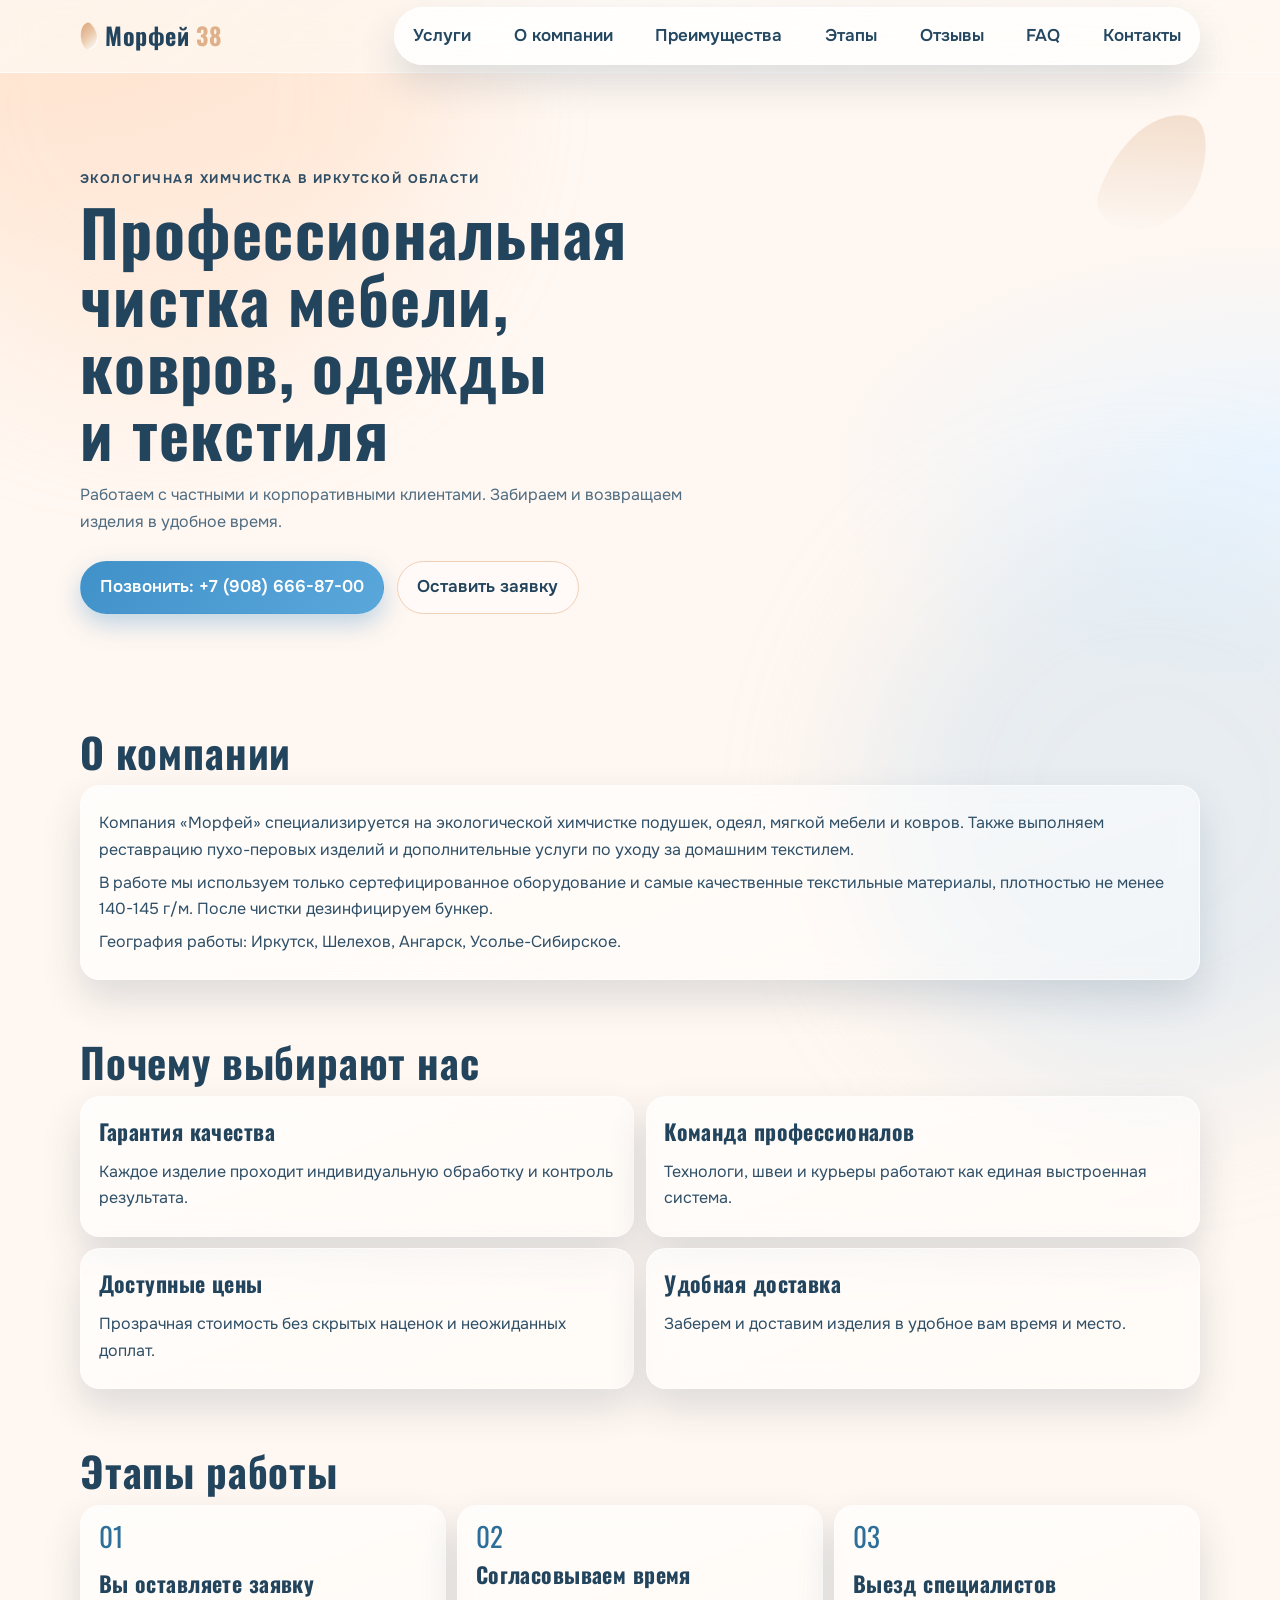
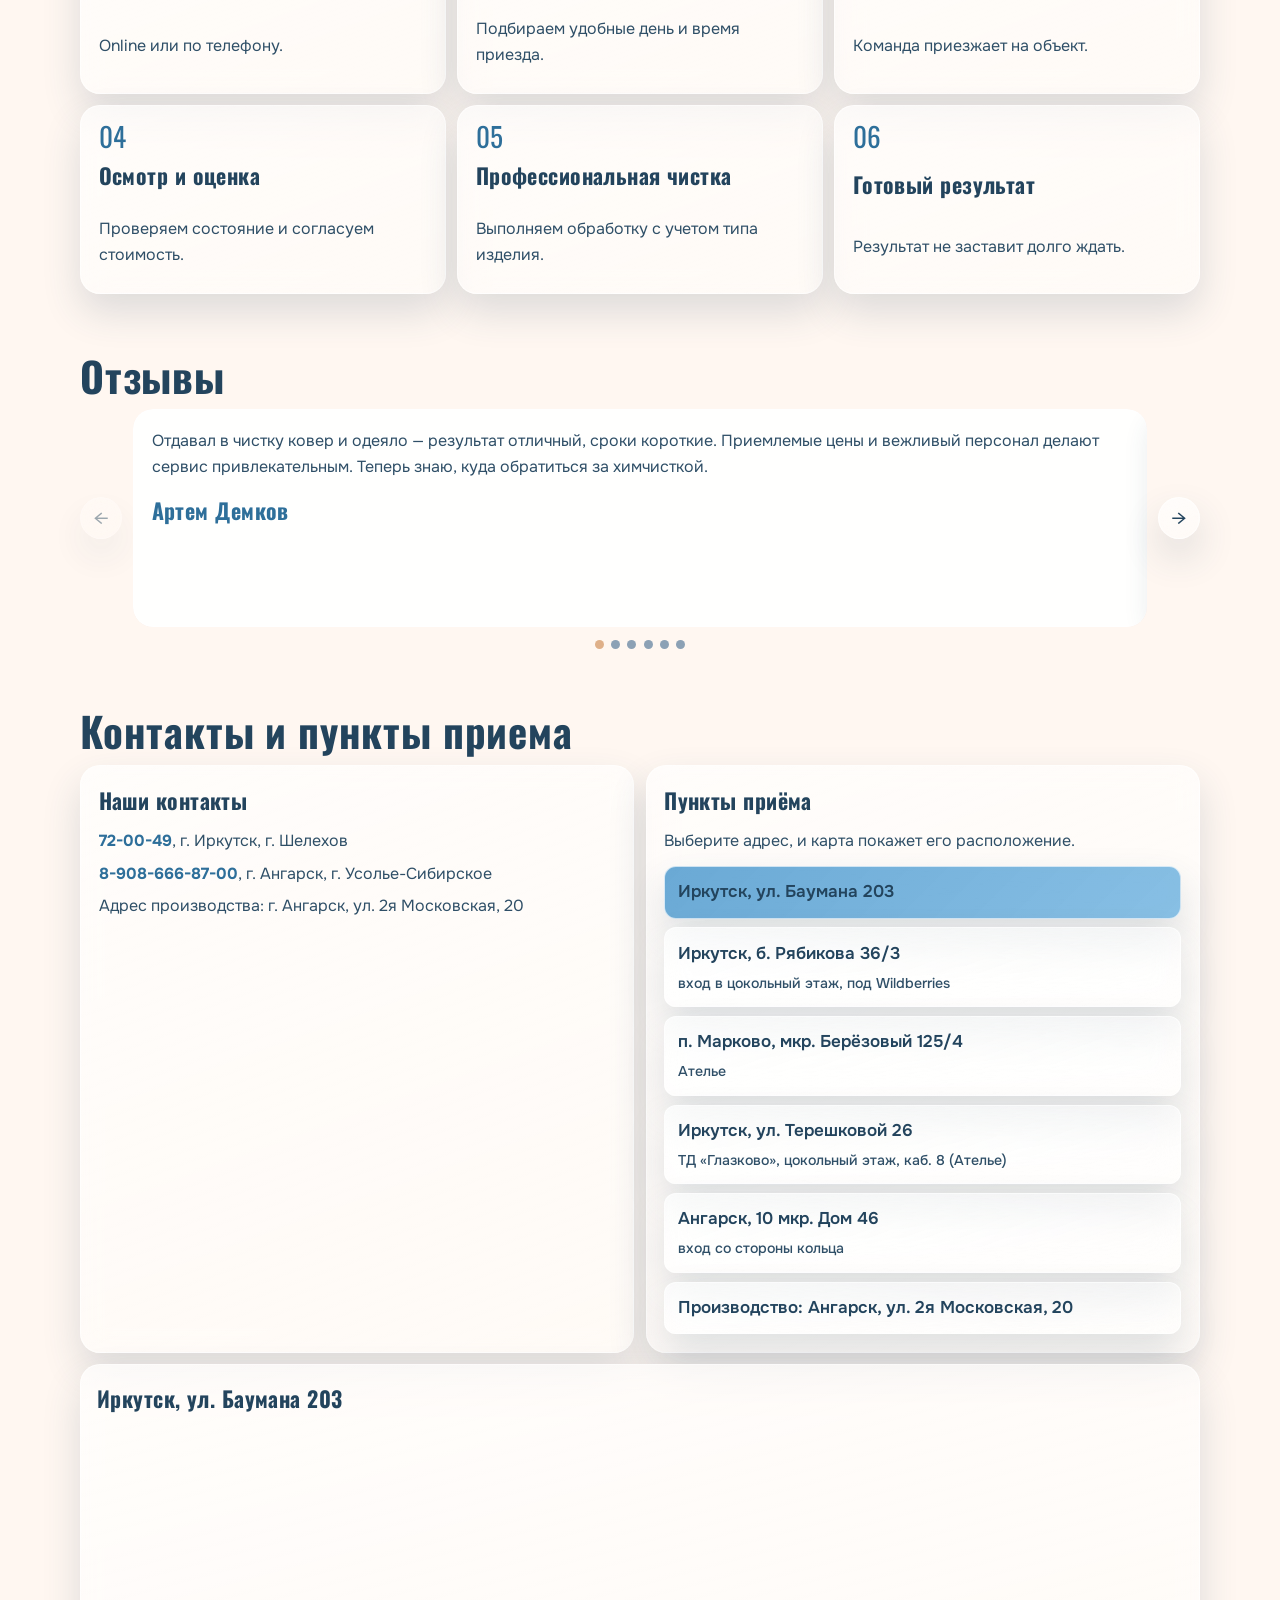
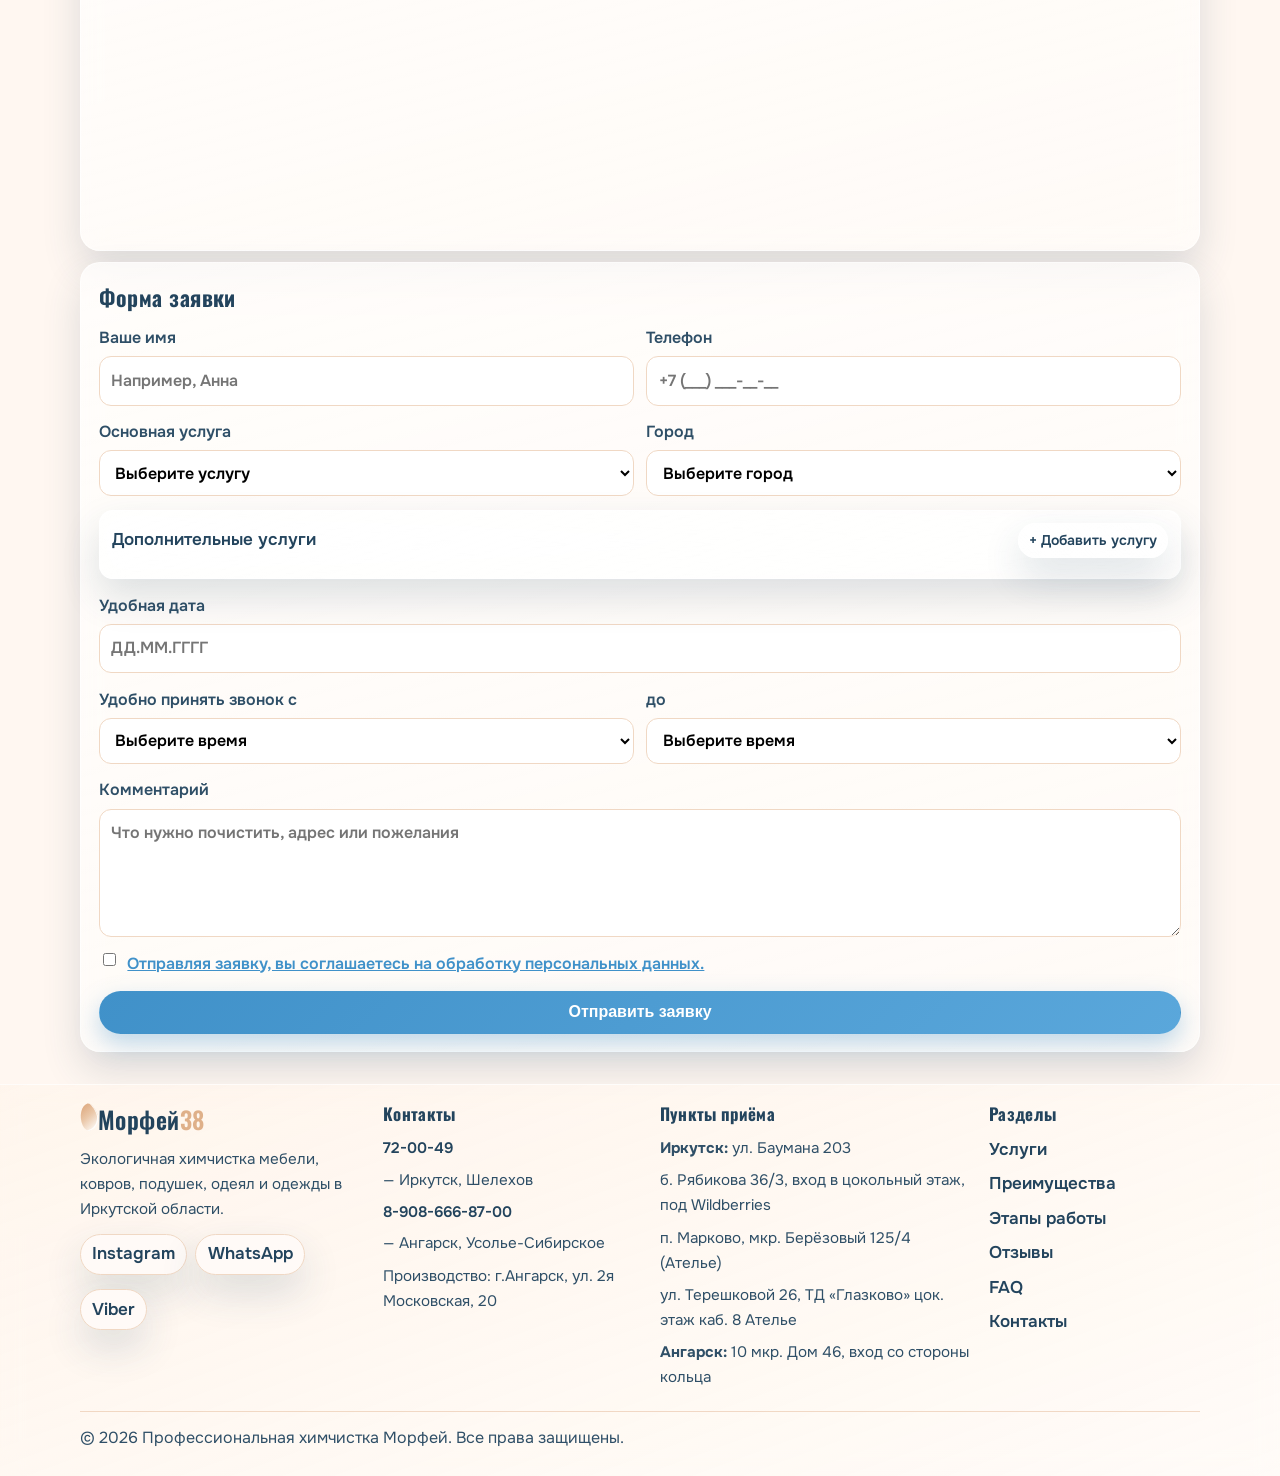
==== index.html @ 0c9a87d3 "Add files via upload" ====
﻿<!doctype html>
<html lang="ru">
<head>
  <meta charset="UTF-8">
  <meta name="viewport" content="width=device-width, initial-scale=1.0">
  <title>Морфей | Химчистка в Иркутской области</title>
  <link rel="icon" type="image/svg+xml" href="data:image/svg+xml,%3Csvg xmlns='http://www.w3.org/2000/svg' viewBox='0 0 64 64'%3E%3Crect width='64' height='64' rx='14' fill='%234091c9'/%3E%3Cpath d='M38 10c-8 4-16 18-16 30 0 7 4 12 10 12 9 0 14-11 14-24 0-5-1-11-8-18z' fill='%23f8e1cd'/%3E%3Cpath d='M31 21c2 7 2 18-2 25' stroke='%23ffffff' stroke-width='2' stroke-linecap='round'/%3E%3C/svg%3E">
  <meta name="description" content="Профессиональная химчистка мебели, ковров, одежды и текстиля. Пункты приема в Иркутске, Ангарске, Шелехове и Усолье-Сибирском.">
  <link rel="preconnect" href="https://fonts.googleapis.com">
  <link rel="preconnect" href="https://fonts.gstatic.com" crossorigin>
  <link href="https://fonts.googleapis.com/css2?family=Oswald:wght@400;500;700&family=Onest:wght@400;500;600;700&display=swap" rel="stylesheet">
  <link rel="stylesheet" href="styles.css">
</head>
<body>
  <div class="bg-layer bg-layer--one" aria-hidden="true"></div>
  <div class="bg-layer bg-layer--two" aria-hidden="true"></div>

  <header class="header" id="top">
    <div class="container nav-wrap">
      <a class="brand" href="#top"><span class="brand-feather" aria-hidden="true"></span>Морфей<span>38</span></a>
      <button class="nav-toggle" aria-expanded="false" aria-controls="menu" aria-label="Открыть меню">Меню</button>
      <nav class="menu" id="menu">
        <a href="services.html">Услуги</a>
        <a href="#about">О компании</a>
        <a href="#advantages">Преимущества</a>
        <a href="#stages">Этапы</a>
        <a href="#reviews">Отзывы</a>
        <a href="faq.html">FAQ</a>
        <a href="#contact">Контакты</a>
      </nav>
    </div>
  </header>

  <main>
    <section class="hero container reveal">
      <div class="feather-mark" aria-hidden="true"></div>
      <p class="kicker">Экологичная химчистка в Иркутской области</p>
      <h1>Профессиональная чистка мебели, ковров, одежды и текстиля</h1>
      <p class="lead">Работаем с частными и корпоративными клиентами. Забираем и возвращаем изделия в удобное время.</p>
      <div class="hero-actions">
        <a class="btn btn-primary" href="tel:+79086668700">Позвонить: +7 (908) 666-87-00</a>
        <a class="btn btn-light" href="#request">Оставить заявку</a>
      </div>
    </section><section class="section container reveal" id="about">
      <div class="section-head">
        <h2>О компании</h2>
      </div>
      <div class="about-box card">
        <p>Компания «Морфей» специализируется на экологической химчистке подушек, одеял, мягкой мебели и ковров. Также выполняем реставрацию пухо-перовых изделий и дополнительные услуги по уходу за домашним текстилем.</p>
        <p>В работе мы используем только сертефицированное оборудование и самые качественные текстильные материалы, плотностью не менее 140-145 г/м. После чистки дезинфицируем бункер.</p>
        <p>География работы: Иркутск, Шелехов, Ангарск, Усолье-Сибирское.</p>
      </div>
    </section>

    <section class="section container reveal" id="advantages">
      <div class="section-head">
        <h2>Почему выбирают нас</h2>
      </div>
      <div class="grid advantages-grid">
        <article class="card"><h3>Гарантия качества</h3><p>Каждое изделие проходит индивидуальную обработку и контроль результата.</p></article>
        <article class="card"><h3>Команда профессионалов</h3><p>Технологи, швеи и курьеры работают как единая выстроенная система.</p></article>
        <article class="card"><h3>Доступные цены</h3><p>Прозрачная стоимость без скрытых наценок и неожиданных доплат.</p></article>
        <article class="card"><h3>Удобная доставка</h3><p>Заберем и доставим изделия в удобное вам время и место.</p></article>
      </div>
    </section>

    <section class="section container reveal" id="stages">
      <div class="section-head">
        <h2>Этапы работы</h2>
      </div>
      <div class="grid stages-grid">
        <article class="card step-card"><span class="step-num">01</span><h3>Вы оставляете заявку</h3><p>Online или по телефону.</p></article>
        <article class="card step-card"><span class="step-num">02</span><h3>Согласовываем время</h3><p>Подбираем удобные день и время приезда.</p></article>
        <article class="card step-card"><span class="step-num">03</span><h3>Выезд специалистов</h3><p>Команда приезжает на объект.</p></article>
        <article class="card step-card"><span class="step-num">04</span><h3>Осмотр и оценка</h3><p>Проверяем состояние и согласуем стоимость.</p></article>
        <article class="card step-card"><span class="step-num">05</span><h3>Профессиональная чистка</h3><p>Выполняем обработку с учетом типа изделия.</p></article>
        <article class="card step-card"><span class="step-num">06</span><h3>Готовый результат</h3><p>Результат не заставит долго ждать.</p></article>
      </div>
    </section>

    <section class="section container reveal" id="reviews">
      <div class="section-head">
        <h2>Отзывы</h2>
      </div>
      <div class="reviews-slider" id="reviews-slider">
        <button class="reviews-arrow" type="button" id="reviews-prev" aria-label="Предыдущий отзыв">←</button>
        <div class="reviews-viewport">
          <div class="reviews-track" id="reviews-track">
            <article class="card testimonial-card">
              <p>Отдавал в чистку ковер и одеяло — результат отличный, сроки короткие. Приемлемые цены и вежливый персонал делают сервис привлекательным. Теперь знаю, куда обратиться за химчисткой.</p>
              <h3>Артем Демков</h3>
            </article>
            <article class="card testimonial-card">
              <p>Спасибо спасибо спасибо 🔥 таких ковровых покрытий, какие нам привезли после химчистки, мы не видели даже в магазине 😁 настоящее открытие, смотрели и не верили своим глазам. Цены по бюджету полностью устроили. Благодарим от всей души 🤝</p>
              <h3>Полина Лендинёва</h3>
            </article>
            <article class="card testimonial-card">
              <p>Отдавала ковер на чистку, отлично почистили, по приятной цене, также хочу отметить клиентоориентированность - произошло небольшое недопонимание по срокам, но очень быстро решили вопрос, плюс сделали скидку, спасибо 🙏</p>
              <h3>Арина Васильева</h3>
            </article>
            <article class="card testimonial-card">
              <p>Отдавала почистить утеплённое пальто, сделали в кратчайшие сроки и недорого (вышло 2000 рублей). Изначально говорили, что могут взять больше из-за степени загрязнения, но в итоге взяли минимум.
Претензий к чистоте изделия нет, всё выполнено аккуратно и профессионально.
Есть одно НО, пальто еще пару дней пахло каким-то машинными отходами, ночами приходилось вывешивать на балкон. Оценку за это снижать не буду.
В целом первый опыт обращения в химчистку положительный, заведение рекомендую 👍</p>
              <h3>Любовь Стельмах</h3>
            </article>
            <article class="card testimonial-card">
              <p>Офигенная чистка! Постоянно сдаю пуховики зимние, неделя ожидания и курочки как новые. Чистые и пышные.
Пиджак тоже хорошо почистили. Спасибо!</p>
              <h3>Маргарита Александрова</h3>
            </article>
            <article class="card testimonial-card">
              <p>Очень хорошо почистили ковролин, который лежал на кухне) забрали, привезли. Даже не ожидали, что будет такой чистый и мягкий как новый)) Благодарим за работу!</p>
              <h3>Николай Коваленко</h3>
            </article>
          </div>
        </div>
        <button class="reviews-arrow" type="button" id="reviews-next" aria-label="Следующий отзыв">→</button>
      </div>
      <div class="reviews-dots" id="reviews-dots" aria-label="Навигация по отзывам"></div>
    </section>

<section class="section container reveal" id="contact">
      <div class="section-head">
        <h2>Контакты и пункты приема</h2>
      </div>
      <div class="grid contact-grid">        <article class="card contact-main">
          <h3>Наши контакты</h3>
          <p><a href="tel:+73952720049">72-00-49</a>, г. Иркутск, г. Шелехов</p>
          <p><a href="tel:+79086668700">8-908-666-87-00</a>, г. Ангарск, г. Усолье-Сибирское</p>
          <p>Адрес производства: г. Ангарск, ул. 2я Московская, 20</p>
        </article>

        <article class="card contact-points">
          <h3>Пункты приёма</h3>
          <p class="contact-points__hint">Выберите адрес, и карта покажет его расположение.</p>
          <div class="pickup-list" id="pickup-list">
            <button type="button" class="pickup-item is-active" data-address="Иркутск, улица Баумана, 203" aria-pressed="true">
              Иркутск, ул. Баумана 203
            </button>
            <button type="button" class="pickup-item" data-address="Иркутск, бульвар Рябикова, 36/3" aria-pressed="false">
              Иркутск, б. Рябикова 36/3
              <small>вход в цокольный этаж, под Wildberries</small>
            </button>
            <button type="button" class="pickup-item" data-address="Иркутский район, Маркова, микрорайон Березовый, 125/4" aria-pressed="false">
              п. Марково, мкр. Берёзовый 125/4
              <small>Ателье</small>
            </button>
            <button type="button" class="pickup-item" data-address="Иркутск, улица Терешковой, 26" aria-pressed="false">
              Иркутск, ул. Терешковой 26
              <small>ТД «Глазково», цокольный этаж, каб. 8 (Ателье)</small>
            </button>
            <button type="button" class="pickup-item" data-address="Ангарск, 10-й микрорайон, 46" aria-pressed="false">
              Ангарск, 10 мкр. Дом 46
              <small>вход со стороны кольца</small>
            </button>
            <button type="button" class="pickup-item" data-address="Иркутск, 2-я Московская улица, 20" aria-pressed="false">
              Производство: Ангарск, ул. 2я Московская, 20
            </button>
          </div>
        </article>

        <article class="card map-card">
          <h3 id="map-title">Иркутск, ул. Баумана 203</h3>
          <iframe
            id="pickup-map"
            class="map-frame"
            title="Карта пунктов приёма"
            loading="lazy"
            referrerpolicy="no-referrer-when-downgrade"
            src="https://yandex.ru/map-widget/v1/?mode=search&text=%D0%98%D1%80%D0%BA%D1%83%D1%82%D1%81%D0%BA%2C%20%D1%83%D0%BB%D0%B8%D1%86%D0%B0%20%D0%91%D0%B0%D1%83%D0%BC%D0%B0%D0%BD%D0%B0%2C%20203">
          </iframe>
        </article>
<article class="card form-card" id="request">
          <h3>Форма заявки</h3>
          <form id="request-form" novalidate>
            <div class="form-row form-row--double">
              <label>
                Ваше имя
                <input type="text" name="name" placeholder="Например, Анна" autocomplete="name" maxlength="40" pattern="[A-Za-zА-Яа-яЁё\\s\\-]{2,40}" title="Только буквы, пробел и дефис (2-40 символов)" required>
              </label>
              <label>
                Телефон
                <input type="tel" name="phone" placeholder="+7 (___) ___-__-__" autocomplete="tel" inputmode="tel" maxlength="18" minlength="18" pattern="\+7 \(\d{3}\) \d{3}-\d{2}-\d{2}" title="Введите телефон в формате +7 (XXX) XXX-XX-XX" required>
              </label>
            </div>

            <div class="form-row form-row--double">
              <label>
                Основная услуга
                <select name="service" id="service-main" required>
                  <option value="">Выберите услугу</option>
                  <option>Чистка подушек</option>
                  <option>Чистка одеял и пледов</option>
                  <option>Чистка ковров</option>
                  <option>Химчистка мебели</option>
                  <option>Химчистка одежды</option>
                  <option>Реставрация одеял</option>
                </select>
              </label>
              <label>
                Город
                <select name="city" required>
                  <option value="">Выберите город</option>
                  <option>Иркутск</option>
                  <option>Ангарск</option>
                  <option>Шелехов</option>
                  <option>Усолье-Сибирское</option>
                </select>
              </label>
            </div>

            <div class="form-row">
              <div class="extra-services" id="extra-services">
                <div class="extra-services__head">
                  <span>Дополнительные услуги</span>
                  <button type="button" class="extra-services__add" id="add-service-btn">+ Добавить услугу</button>
                </div>
                <div class="extra-services__list" id="extra-services-list"></div>
              </div>
            </div>

            <div class="form-row">
              <label>
                Удобная дата
                <input type="text" name="date" placeholder="ДД.ММ.ГГГГ" inputmode="numeric" maxlength="10" pattern="\d{2}\.\d{2}\.\d{4}" title="Введите дату в формате ДД.ММ.ГГГГ" required>
              </label>
            </div>

            <div class="form-row form-row--double">
              <label>
                Удобно принять звонок с
                <select name="callTimeFrom" id="call-time-from" required>
                  <option value="">Выберите время</option>
                </select>
              </label>
              <label>
                до
                <select name="callTimeTo" id="call-time-to" required>
                  <option value="">Выберите время</option>
                </select>
              </label>
            </div>

            <label>
              Комментарий
              <textarea name="comment" rows="4" placeholder="Что нужно почистить, адрес или пожелания" maxlength="300"></textarea>
            </label>

            <label class="consent">
              <input type="checkbox" name="consent" required>
              <span><a href="privacy.html" target="_blank" rel="noopener noreferrer">Отправляя заявку, вы соглашаетесь на обработку персональных данных.</a></span>
            </label>
            <button type="submit" class="btn btn-primary">Отправить заявку</button>
          </form>
        </article>
      </div>
    </section>
  </main>

  <footer class="footer">
    <div class="container footer-shell">
      <div class="footer-top">
        <div class="footer-col footer-col--brand">
          <a class="brand footer-brand-logo" href="#top"><span class="brand-feather" aria-hidden="true"></span>Морфей<span>38</span></a>
          <p>Экологичная химчистка мебели, ковров, подушек, одеял и одежды в Иркутской области.</p>
          <div class="footer-social__list">
            <a class="social-link" href="https://instagram.com/morfey38?utm_medium=copy_link" target="_blank" rel="noopener noreferrer" aria-label="Instagram">
              <span>Instagram</span>
            </a>
            <a class="social-link" href="https://wa.me/+79086668700" target="_blank" rel="noopener noreferrer" aria-label="WhatsApp">
              <span>WhatsApp</span>
            </a>
            <a class="social-link" href="viber://add?number=79086668700" aria-label="Viber">
              <span>Viber</span>
            </a>
          </div>
        </div>

        <div class="footer-col">
          <h3>Контакты</h3>
          <p><a href="tel:+73952720049">72-00-49</a> — Иркутск, Шелехов</p>
          <p><a href="tel:+79086668700">8-908-666-87-00</a> — Ангарск, Усолье-Сибирское</p>
          <p>Производство: г.Ангарск, ул. 2я Московская, 20</p>
        </div>

        <div class="footer-col">
          <h3>Пункты приёма</h3>
          <p><strong>Иркутск:</strong> ул. Баумана 203</p>
          <p>б. Рябикова 36/3, вход в цокольный этаж, под Wildberries</p>
          <p>п. Марково, мкр. Берёзовый 125/4 (Ателье)</p>
          <p>ул. Терешковой 26, ТД «Глазково» цок. этаж каб. 8 Ателье</p>
          <p><strong>Ангарск:</strong> 10 мкр. Дом 46, вход со стороны кольца</p>
        </div>

        <div class="footer-col">
          <h3>Разделы</h3>
          <a href="services.html">Услуги</a>
          <a href="#advantages">Преимущества</a>
          <a href="#stages">Этапы работы</a>
          <a href="#reviews">Отзывы</a>
          <a href="faq.html">FAQ</a>
          <a href="#contact">Контакты</a>
        </div>
      </div>

      <div class="footer-bottom">
        <p>© <span id="year"></span> Профессиональная химчистка Морфей. Все права защищены.</p>
      </div>
    </div>
  </footer>

  <button class="back-to-top" id="back-to-top" type="button" aria-label="Наверх">↑</button>

  <script src="script.js" defer></script>
</body>
</html>
---- styles.css ----
﻿:root {
  --bg: #fff7f1;
  --surface: #ffffff;
  --text: #355f7e;
  --muted: #6f8ea3;
  --accent: #4091c9;
  --accent-dark: #2e6f9a;
  --accent-soft: #dfb089;
  --line: #f0d8c4;
  --shadow: 0 16px 38px rgba(82, 97, 116, 0.14);
}

* {
  box-sizing: border-box;
}

html,
body {
  margin: 0;
  padding: 0;
}

html {
  scroll-behavior: smooth;
}

body {
  font-family: "Onest", sans-serif;
  color: var(--text);
  background: radial-gradient(1100px 500px at 0% 0%, #ffe9d8 0%, rgba(255, 247, 241, 0) 55%), radial-gradient(800px 400px at 100% 10%, #eaf5ff 0%, rgba(255, 247, 241, 0) 60%), var(--bg);
  line-height: 1.55;
  overflow-x: hidden;
}

h1,
h2,
h3,
.brand {
  font-family: "Oswald", sans-serif;
  letter-spacing: 0.02em;
}

a {
  color: inherit;
  text-decoration: none;
}

.container {
  width: min(1120px, 92vw);
  margin: 0 auto;
}

.bg-layer {
  position: fixed;
  z-index: -2;
  width: 36rem;
  height: 36rem;
  border-radius: 50%;
  filter: blur(70px);
  opacity: 0.35;
}

.bg-layer--one {
  background: #ffd8bb;
  top: -12rem;
  left: -8rem;
}

.bg-layer--two {
  background: #bcd9ef;
  right: -10rem;
  bottom: -12rem;
}

.header {
  position: sticky;
  top: 0;
  z-index: 20;
  backdrop-filter: blur(14px);
  background: rgba(255, 247, 241, 0.88);
  border-bottom: 1px solid rgba(223, 176, 137, 0.45);
}

.nav-wrap {
  position: relative;
  display: flex;
  align-items: center;
  justify-content: space-between;
  gap: 1rem;
  min-height: 72px;
}

.brand {
  display: inline-flex;
  align-items: center;
  gap: 0.45rem;
  font-size: 1.5rem;
  font-weight: 700;
}

.brand span {
  color: var(--accent-soft, #dfb089);
}

.brand-feather {
  width: 18px;
  height: 26px;
  display: inline-block;
  border-radius: 70% 30% 70% 30% / 70% 50% 50% 30%;
  background: linear-gradient(160deg, #dca478 0%, #eac7a8 46%, #fff 100%);
  transform: rotate(-22deg);
  box-shadow: inset -1px -1px 0 rgba(255, 255, 255, 0.9);
}

.menu {
  display: flex;
  gap: 1.1rem;
  font-weight: 600;
}

.menu a {
  color: var(--muted);
}

.menu a:hover {
  color: var(--text);
}

.nav-toggle {
  display: none;
  border: 1px solid var(--line);
  background: #fff;
  color: var(--text);
  border-radius: 10px;
  padding: 0.45rem 0.8rem;
  font: inherit;
  font-weight: 600;
}

.hero {
  position: relative;
  padding: 6rem 0 3.5rem;
}

.feather-mark {
  position: absolute;
  right: 0;
  top: 2.2rem;
  width: 92px;
  height: 128px;
  border-radius: 72% 28% 68% 32% / 80% 44% 56% 20%;
  background: linear-gradient(165deg, rgba(223, 176, 137, 0.9), rgba(255, 255, 255, 0.9));
  opacity: 0.42;
  transform: rotate(18deg);
  pointer-events: none;
}

.kicker {
  margin: 0 0 0.5rem;
  text-transform: uppercase;
  letter-spacing: 0.12em;
  color: var(--accent-dark);
  font-weight: 700;
  font-size: 0.78rem;
}

h1 {
  margin: 0;
  font-size: clamp(2rem, 5vw, 4rem);
  line-height: 1.05;
  max-width: 14ch;
}

.lead {
  max-width: 60ch;
  margin: 1rem 0 0;
  color: var(--muted);
}

.hero-actions {
  display: flex;
  flex-wrap: wrap;
  gap: 0.8rem;
  margin: 1.6rem 0 2rem;
}

.btn {
  display: inline-flex;
  align-items: center;
  justify-content: center;
  border-radius: 999px;
  padding: 0.72rem 1.2rem;
  font-weight: 600;
  border: 1px solid transparent;
  cursor: pointer;
}

.btn-primary {
  background: linear-gradient(135deg, var(--accent), #5aa7db);
  color: #fff;
  box-shadow: 0 10px 24px rgba(64, 145, 201, 0.34);
}

.btn-primary:hover {
  background: var(--accent-dark);
}

.btn-light {
  background: #fffaf7;
  border-color: #efcfb6;
}

.metrics {
  display: grid;
  grid-template-columns: repeat(3, minmax(0, 1fr));
  gap: 0.8rem;
}

.metrics article {
  background: linear-gradient(180deg, #fff, #fff8f2);
  border: 1px solid #f2d9c5;
  border-radius: 16px;
  padding: 1rem;
}

.metrics strong {
  display: block;
  font-size: 1.15rem;
}

.metrics span {
  color: var(--muted);
  font-size: 0.92rem;
}

.section {
  padding: 1.5rem 0 3.2rem;
}

.section-head h2 {
  margin: 0;
  font-size: clamp(1.5rem, 3vw, 2.5rem);
}

.section-head p {
  margin: 0.45rem 0 1.2rem;
  color: var(--muted);
}

.grid {
  display: grid;
  gap: 0.9rem;
}

.services-grid,
.advantages-grid {
  grid-template-columns: repeat(2, minmax(0, 1fr));
}

.stages-grid {
  grid-template-columns: repeat(3, minmax(0, 1fr));
}

.reviews-grid {
  grid-template-columns: repeat(4, minmax(0, 1fr));
}

.contact-grid {
  grid-template-columns: 1fr 1fr;
}

.form-card {
  grid-column: 1 / -1;
}

.card {
  background: linear-gradient(180deg, #fff, #fffdfc);
  border: 1px solid #f1dbc8;
  border-radius: 20px;
  padding: 1.1rem;
  box-shadow: var(--shadow);
}

.card h3 {
  margin-top: 0;
  margin-bottom: 0.55rem;
  font-size: 1.28rem;
}

.card p {
  margin: 0.4rem 0;
}

.card ul {
  margin: 0.4rem 0 0;
  padding-left: 1.1rem;
}

.service-card {
  padding: 0;
  overflow: hidden;
}

.service-card img {
  width: 100%;
  aspect-ratio: 16 / 10;
  object-fit: cover;
  display: block;
}

.service-card__body {
  padding: 0.95rem 1.05rem 1.05rem;
}

.service-price-picker {
  margin-top: 1.2rem;
}

.service-price-picker h3 {
  margin: 0 0 0.75rem;
  font-size: 1.2rem;
}

.price-tabs {
  display: flex;
  flex-wrap: wrap;
  gap: 0.55rem;
  margin-bottom: 0.9rem;
}

.price-tab {
  border: 1px solid var(--line);
  background: #fff;
  color: var(--text);
  border-radius: 999px;
  padding: 0.5rem 0.8rem;
  font: inherit;
  font-weight: 600;
  cursor: pointer;
}

.price-tab.is-active {
  background: linear-gradient(135deg, var(--accent), #56a2d6);
  color: #fff;
  border-color: var(--accent);
}

.price-panels {
  position: relative;
}

.price-panel {
  opacity: 0;
  transform: translateY(8px);
  max-height: 0;
  overflow: hidden;
  padding-top: 0;
  padding-bottom: 0;
  transition: opacity 0.28s ease, transform 0.28s ease, max-height 0.32s ease, padding 0.22s ease;
}

.price-panel.is-visible {
  opacity: 1;
  transform: translateY(0);
  max-height: 540px;
  padding-top: 1.1rem;
  padding-bottom: 1.1rem;
}

.price-panel h4 {
  margin: 0 0 0.55rem;
  font-size: 1.1rem;
}

.step-card {
  display: grid;
  gap: 0.45rem;
}

.step-num {
  font-family: "Oswald", sans-serif;
  font-size: 1.7rem;
  line-height: 1;
  color: var(--accent-dark);
}

.review-card {
  padding: 0.55rem;
}

.review-card img {
  display: block;
  width: 100%;
  aspect-ratio: 4 / 7;
  border-radius: 12px;
  object-fit: cover;
}

.reviews-slider {
  display: grid;
  grid-template-columns: auto 1fr auto;
  align-items: center;
  gap: 0.7rem;
}

.reviews-viewport {
  overflow: hidden;
}

.reviews-track {
  display: flex;
  transition: transform 0.35s ease;
}

.testimonial-card {
  min-width: 100%;
  box-shadow: none;
  margin: 0;
}

.testimonial-card p {
  margin: 0 0 0.8rem;
  color: var(--text);
}

.testimonial-card h3 {
  margin: 0;
  font-size: 1.05rem;
  color: var(--accent-dark);
}

.reviews-arrow {
  width: 42px;
  height: 42px;
  border: 1px solid var(--line);
  border-radius: 999px;
  background: #fff;
  color: var(--text);
  font: inherit;
  font-size: 1.25rem;
  cursor: pointer;
}

.reviews-arrow:hover {
  background: #f7fbff;
}

.reviews-arrow:disabled {
  opacity: 0.45;
  cursor: not-allowed;
}

.reviews-dots {
  display: flex;
  justify-content: center;
  gap: 0.45rem;
  margin-top: 0.8rem;
}

.reviews-dot {
  width: 9px;
  height: 9px;
  border-radius: 999px;
  border: 0;
  background: #c8d4e7;
  padding: 0;
  cursor: pointer;
}

.reviews-dot.is-active {
  background: var(--accent-soft, #dfb089);
}

.faq-list {
  display: grid;
  gap: 0.8rem;
}

.faq-item {
  box-shadow: none;
}

.faq-item summary {
  cursor: pointer;
  font-weight: 700;
  list-style: none;
}

.faq-item summary::-webkit-details-marker {
  display: none;
}

.faq-item p {
  margin-top: 0.7rem;
  color: var(--muted);
}

.contact-main a {
  color: var(--accent-dark);
  font-weight: 700;
}

#request-form {
  display: grid;
  gap: 0.85rem;
}

.form-row {
  display: grid;
  gap: 0.75rem;
}

.form-row--double {
  grid-template-columns: repeat(2, minmax(0, 1fr));
}

.extra-services {
  border: 1px dashed var(--line);
  border-radius: 14px;
  padding: 0.75rem;
  background: #fff;
}

.extra-services__head {
  display: flex;
  align-items: center;
  justify-content: space-between;
  gap: 0.6rem;
  margin-bottom: 0.55rem;
  font-weight: 600;
}

.extra-services__add {
  border: 1px solid var(--line);
  background: #fffaf7;
  color: var(--text);
  border-radius: 999px;
  padding: 0.3rem 0.65rem;
  font: inherit;
  font-size: 0.88rem;
  cursor: pointer;
}

.extra-services__list {
  display: grid;
  gap: 0.55rem;
}

.extra-service-item {
  display: grid;
  grid-template-columns: 1fr auto;
  gap: 0.5rem;
  align-items: center;
}

.extra-service-remove {
  border: 1px solid #efcfb6;
  background: #fff6ef;
  color: var(--accent-dark);
  border-radius: 10px;
  padding: 0.55rem 0.65rem;
  font: inherit;
  cursor: pointer;
}

label {
  display: grid;
  gap: 0.3rem;
  font-size: 0.92rem;
  font-weight: 600;
}

input,
textarea,
select {
  width: 100%;
  border: 1px solid var(--line);
  border-radius: 12px;
  padding: 0.65rem 0.72rem;
  font: inherit;
  background: #fff;
}

input:focus,
textarea:focus,
select:focus {
  outline: 2px solid rgba(15, 157, 138, 0.3);
  border-color: var(--accent);
}

textarea {
  resize: vertical;
  min-height: 100px;
}

.consent {
  display: flex;
  align-items: flex-start;
  gap: 0.55rem;
}

.consent input {
  width: auto;
  margin-top: 0.15rem;
}

.consent a {
  color: var(--accent);
  text-decoration: underline;
}

.privacy-note {
  margin: 0;
  font-size: 0.9rem;
}

.privacy-note a {
  color: var(--accent);
}

.form-status {
  min-height: 1.4rem;
  margin: 0;
  font-size: 0.92rem;
  color: var(--accent-dark);
}

.footer {
  border-top: 1px solid rgba(223, 176, 137, 0.5);
  background: rgba(255, 245, 236, 0.9);
}

.footer-shell {
  padding: 1.1rem 0 0.9rem;
}

.footer-top {
  display: grid;
  grid-template-columns: 1.1fr 1fr 1.2fr 0.8fr;
  gap: 1rem;
  padding-bottom: 1rem;
  border-bottom: 1px solid rgba(223, 176, 137, 0.45);
}

.footer-col h3 {
  margin: 0 0 0.55rem;
  font-size: 1.05rem;
}

.footer-col p {
  margin: 0 0 0.45rem;
  color: var(--muted);
  font-size: 0.95rem;
}

.footer-col a {
  display: block;
  margin-bottom: 0.4rem;
  color: var(--text);
  font-weight: 600;
}

.footer-col--brand p {
  margin: 0.5rem 0 0.7rem;
}

.footer-social__list {
  display: flex;
  flex-wrap: wrap;
  justify-content: flex-start;
  gap: 0.5rem;
}

.footer-social__list a {
  font-weight: 600;
  border: 1px solid var(--line);
  border-radius: 999px;
  background: #fffaf7;
  padding: 0.35rem 0.7rem;
}

.social-link {
  display: inline-flex;
  align-items: center;
  gap: 0.4rem;
}

.social-link svg {
  width: 16px;
  height: 16px;
  fill: none;
  stroke: currentColor;
  stroke-width: 1.8;
  stroke-linecap: round;
  stroke-linejoin: round;
  flex: 0 0 auto;
}

.footer-bottom {
  min-height: 52px;
  display: flex;
  align-items: center;
  justify-content: space-between;
  gap: 0.8rem;
}

.footer-bottom p {
  margin: 0;
  color: var(--muted);
}

.footer-bottom a {
  font-weight: 600;
}

.back-to-top {
  position: fixed;
  right: 1.2rem;
  bottom: 1.2rem;
  z-index: 30;
  width: 48px;
  height: 48px;
  border: 0;
  border-radius: 999px;
  background: var(--accent);
  color: #fff;
  font-size: 1.45rem;
  line-height: 1;
  display: inline-flex;
  align-items: center;
  justify-content: center;
  box-shadow: 0 12px 30px rgba(15, 157, 138, 0.35);
  opacity: 0;
  visibility: hidden;
  transform: translateY(14px);
  transition: opacity 0.25s ease, transform 0.25s ease, visibility 0.25s ease, background-color 0.25s ease;
  cursor: pointer;
}

.back-to-top:hover {
  background: var(--accent-dark);
}

.back-to-top.is-visible {
  opacity: 1;
  visibility: visible;
  transform: translateY(0);
}

.reveal {
  opacity: 0;
  transform: translateY(18px);
  transition: opacity 0.6s ease, transform 0.6s ease;
}

.reveal.is-visible {
  opacity: 1;
  transform: translateY(0);
}

@media (max-width: 1100px) {
  .hero {
    padding-top: 5rem;
  }

  .container {
    width: min(1120px, 94vw);
  }
}

@media (max-width: 920px) {
  .contact-grid,
  .services-grid,
  .advantages-grid,
  .stages-grid,
  .metrics,
  .form-row--double {
    grid-template-columns: 1fr;
  }

  .reviews-grid {
    grid-template-columns: repeat(2, minmax(0, 1fr));
  }

  .menu {
    position: absolute;
    right: 0;
    top: 64px;
    width: min(280px, 92vw);
    display: none;
    flex-direction: column;
    background: #fff;
    border: 1px solid var(--line);
    border-radius: 14px;
    padding: 0.9rem;
    box-shadow: var(--shadow);
  }

  .menu.is-open {
    display: flex;
  }

  .nav-toggle {
    display: inline-flex;
  }

  .section {
    padding-bottom: 2.6rem;
  }

  .footer-top {
    grid-template-columns: repeat(2, minmax(0, 1fr));
  }
}

@media (max-width: 640px) {
  .header {
    backdrop-filter: none;
    background: rgba(255, 247, 241, 0.98);
  }

  .nav-wrap {
    min-height: 64px;
  }

  .hero {
    padding: 4.2rem 0 2.5rem;
  }

  .kicker {
    font-size: 0.72rem;
  }

  .hero-actions {
    flex-direction: column;
  }

  .hero-actions .btn {
    width: 100%;
  }

  .card {
    border-radius: 14px;
    padding: 0.95rem;
  }

  .footer-top {
    grid-template-columns: 1fr;
    gap: 0.8rem;
  }

  .footer-bottom {
    min-height: auto;
    padding-top: 0.8rem;
    flex-direction: column;
    align-items: flex-start;
  }

  .reviews-grid {
    grid-template-columns: 1fr;
  }

  .reviews-slider {
    grid-template-columns: 1fr;
    gap: 0.55rem;
  }

  .extra-services__head {
    align-items: flex-start;
    flex-direction: column;
  }

  .extra-services__add {
    width: 100%;
  }

  .extra-service-item {
    grid-template-columns: 1fr;
  }

  .price-tab {
    width: 100%;
    text-align: left;
  }

  .reviews-viewport {
    order: 1;
  }

  .reviews-arrow {
    width: 100%;
    border-radius: 12px;
    height: 40px;
  }

  .back-to-top {
    right: 0.9rem;
    bottom: calc(0.9rem + env(safe-area-inset-bottom));
    width: 44px;
    height: 44px;
    font-size: 1.25rem;
  }

  .feather-mark {
    width: 64px;
    height: 88px;
    right: 0.2rem;
    top: 1.1rem;
  }
}


.contact-points__hint {
  margin: 0;
  color: var(--muted);
}

.pickup-list {
  margin-top: 0.75rem;
  display: grid;
  gap: 0.55rem;
}

.pickup-item {
  width: 100%;
  text-align: left;
  border: 1px solid var(--line);
  background: #fff;
  color: var(--text);
  border-radius: 12px;
  padding: 0.7rem 0.8rem;
  font: inherit;
  font-weight: 600;
  cursor: pointer;
  transition: border-color 0.2s ease, background-color 0.2s ease;
}

.pickup-item small {
  display: block;
  margin-top: 0.25rem;
  font-weight: 500;
  color: var(--muted);
}

.pickup-item:hover {
  background: #f8fbff;
}

.pickup-item.is-active {
  border-color: var(--accent);
  background: #eef7ff;
}

.map-card {
  grid-column: 1 / -1;
  overflow: hidden;
  padding: 0;
}

.map-card h3 {
  padding: 1rem 1rem 0;
  margin: 0;
}

.map-frame {
  width: 100%;
  height: 420px;
  border: 0;
  display: block;
  margin-top: 0.8rem;
}

@media (max-width: 640px) {
  .map-frame {
    height: 320px;
  }
}
/* Final visual tuning (clean) */
:root {
  --text: #23445d;
  --muted: #4f6c81;
  --glass-bg: rgba(255, 255, 255, 0.58);
  --glass-strong: rgba(255, 255, 255, 0.72);
  --glass-border: rgba(255, 255, 255, 0.62);
  --glass-shadow: 0 18px 38px rgba(46, 74, 98, 0.16);
}

body {
  font-size: 17px;
  line-height: 1.65;
}

p,
li,
label,
input,
textarea,
select,
button {
  font-size: 1rem;
}

small,
.kicker,
.faq-item p,
.section-head p,
.card p,
label,
.footer-col p,
.footer-bottom p,
.contact-points__hint,
.pickup-item small,
.privacy-content,
.privacy-note {
  color: #2f4f67;
}

.section {
  padding: 1rem 0 2rem;
}

.section-head p {
  margin: 0.35rem 0 0.85rem;
}

.section-head h2 {
  font-size: clamp(1.65rem, 3.2vw, 2.7rem);
}

.grid {
  gap: 0.7rem;
}

.card h3 {
  font-size: 1.36rem;
}

.reviews-dot {
  background: #8ca1b5;
}

.header {
  background: linear-gradient(145deg, rgba(255,255,255,0.62), rgba(255,247,241,0.5));
  border-bottom: 1px solid var(--glass-border);
  backdrop-filter: blur(16px) saturate(130%);
  -webkit-backdrop-filter: blur(16px) saturate(130%);
}

.nav-wrap {
  padding: 0.45rem 0;
}

.menu {
  background: var(--glass-strong);
  border: 1px solid var(--glass-border);
  box-shadow: var(--glass-shadow);
  backdrop-filter: blur(14px) saturate(130%);
  -webkit-backdrop-filter: blur(14px) saturate(130%);
  padding: 0.35rem;
  border-radius: 999px;
}

.menu a {
  color: #244861;
  padding: 0.45rem 0.72rem;
  border-radius: 999px;
  border: 1px solid transparent;
  transition: background-color 0.2s ease, border-color 0.2s ease, color 0.2s ease;
}

.menu a:hover,
.menu a:focus-visible {
  background: rgba(255, 255, 255, 0.62);
  border-color: rgba(255, 255, 255, 0.68);
  color: #17374e;
}

.card,
.metrics article,
.price-tab,
.extra-services,
.extra-services__add,
.extra-service-remove,
.reviews-arrow,
.social-link,
.pickup-item {
  background: linear-gradient(160deg, rgba(255,255,255,0.7), rgba(255,255,255,0.45));
  border: 1px solid var(--glass-border);
  box-shadow: var(--glass-shadow);
  backdrop-filter: blur(14px) saturate(130%);
  -webkit-backdrop-filter: blur(14px) saturate(130%);
}

.price-tab.is-active,
.pickup-item.is-active {
  background: linear-gradient(135deg, rgba(64,145,201,0.78), rgba(90,167,219,0.72));
  border-color: rgba(255, 255, 255, 0.66);
}

.footer {
  background: linear-gradient(160deg, rgba(255,245,236,0.7), rgba(255,255,255,0.52));
  border-top: 1px solid var(--glass-border);
  backdrop-filter: blur(12px) saturate(125%);
  -webkit-backdrop-filter: blur(12px) saturate(125%);
}

.footer-top {
  gap: 0.8rem;
  padding-bottom: 0.85rem;
}

.footer-shell {
  padding: 0.9rem 0 0.75rem;
}

.map-card,
.form-card {
  background: linear-gradient(165deg, rgba(255,255,255,0.72), rgba(255,255,255,0.5));
}

@media (max-width: 920px) {
  .section {
    padding-bottom: 1.8rem;
  }

  .menu {
    border-radius: 16px;
    padding: 0.75rem;
  }

  .menu a {
    border-radius: 10px;
    padding: 0.55rem 0.7rem;
  }

  .bg-layer {
    display: none;
  }

  .header,
  .footer,
  .card,
  .menu,
  .metrics article,
  .price-tab,
  .extra-services,
  .extra-services__add,
  .extra-service-remove,
  .reviews-arrow,
  .social-link,
  .pickup-item {
    backdrop-filter: none;
    -webkit-backdrop-filter: none;
  }
}

@media (max-width: 640px) {
  body {
    font-size: 16px;
  }

  .section {
    padding: 0.8rem 0 1.4rem;
  }

  .card {
    padding: 0.85rem;
  }

  .header,
  .card,
  .footer,
  .menu {
    backdrop-filter: blur(10px) saturate(120%);
    -webkit-backdrop-filter: blur(10px) saturate(120%);
  }
}

@media (prefers-reduced-motion: reduce) {
  .reveal,
  .reviews-track,
  .back-to-top,
  .price-panel {
    transition: none !important;
  }

  html {
    scroll-behavior: auto;
  }
}


/* Reviews corner artifact fix (glass) */
.reviews-viewport {
  border-radius: 20px;
  overflow: hidden;
  isolation: isolate;
}

.testimonial-card {
  border-radius: 20px;
  overflow: hidden;
  background: rgba(255, 255, 255, 0.92);
  border: 1px solid rgba(255, 255, 255, 0.72);
  box-shadow: 0 10px 24px rgba(46, 74, 98, 0.1);
  backdrop-filter: none !important;
  -webkit-backdrop-filter: none !important;
}

.reviews-track {
  will-change: transform;
}

/* Mobile menu readability */
@media (max-width: 920px) {
  .menu {
    background: rgba(255, 248, 241, 0.97);
    border-color: rgba(214, 187, 164, 0.9);
    box-shadow: 0 14px 30px rgba(41, 66, 88, 0.18);
  }

  .menu a {
    background: rgba(255, 255, 255, 0.88);
  }

  .menu a:hover,
  .menu a:focus-visible {
    background: rgba(255, 255, 255, 0.98);
  }
}
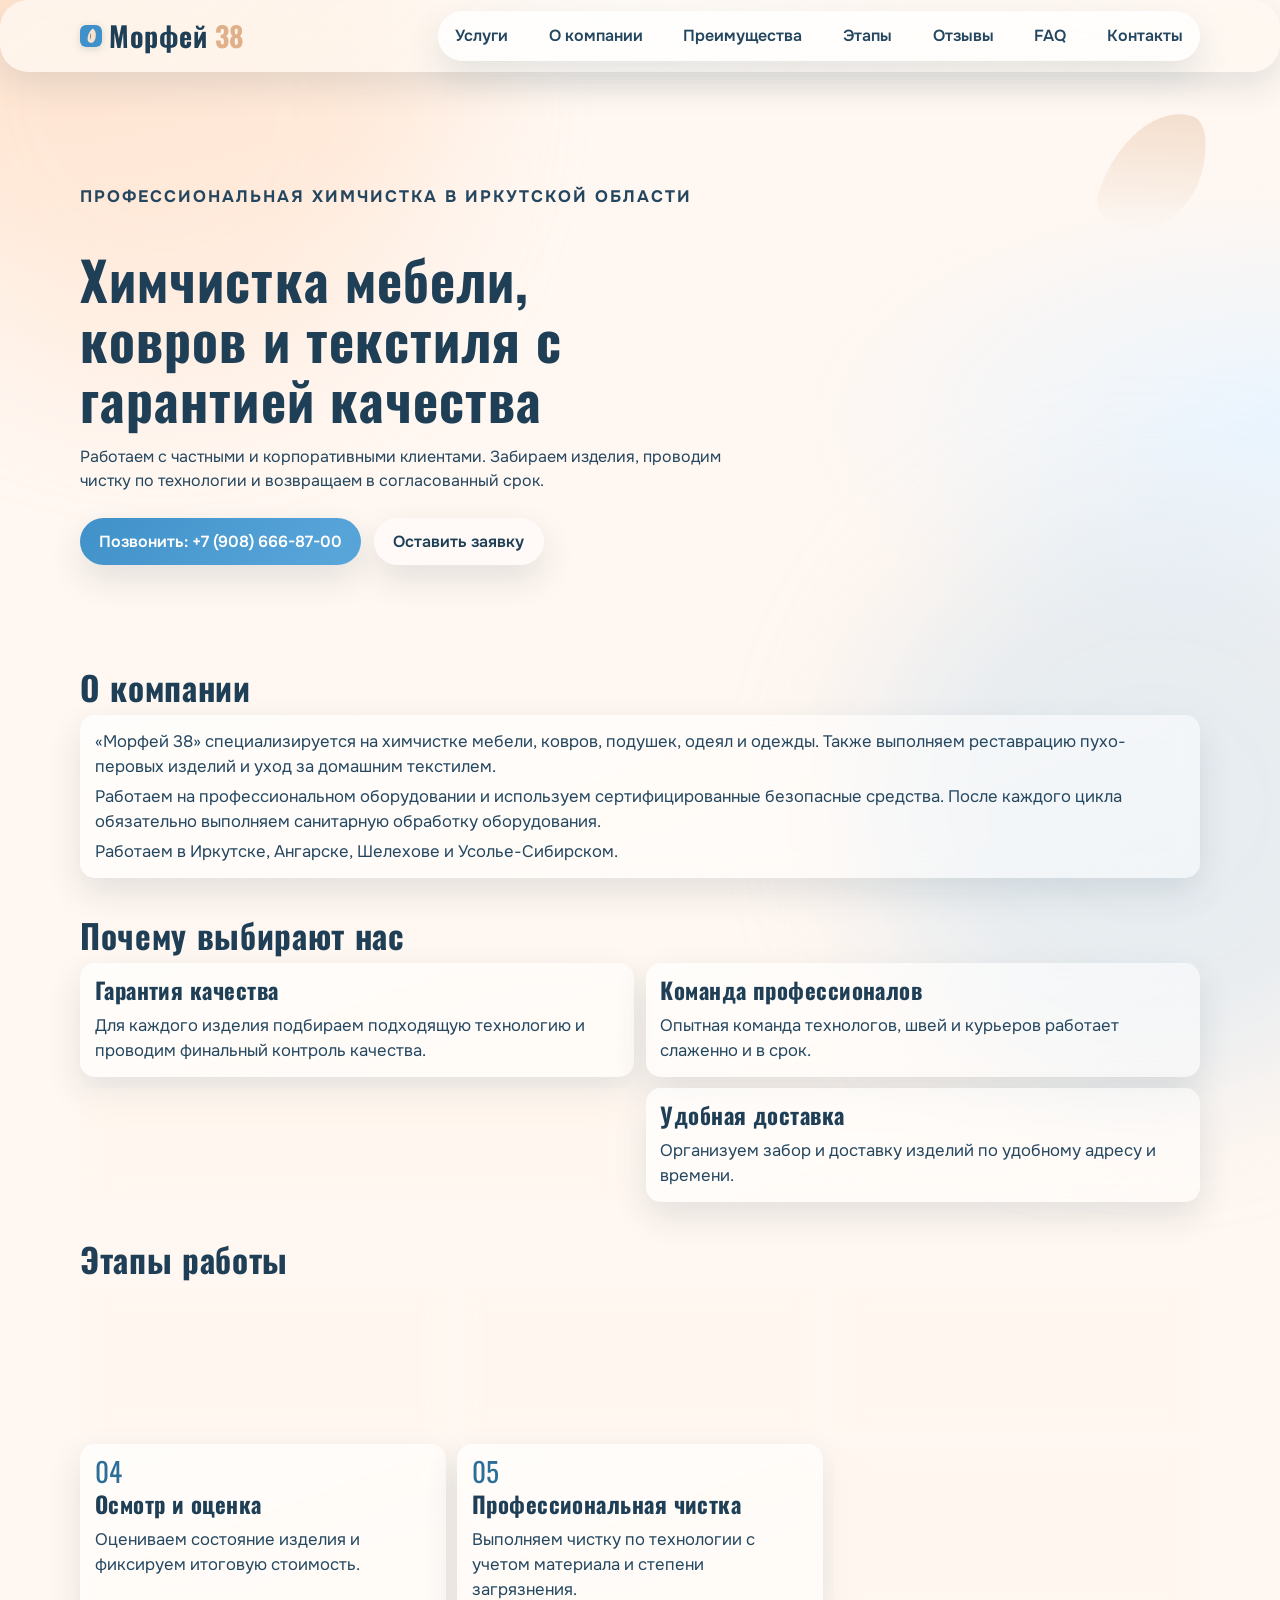
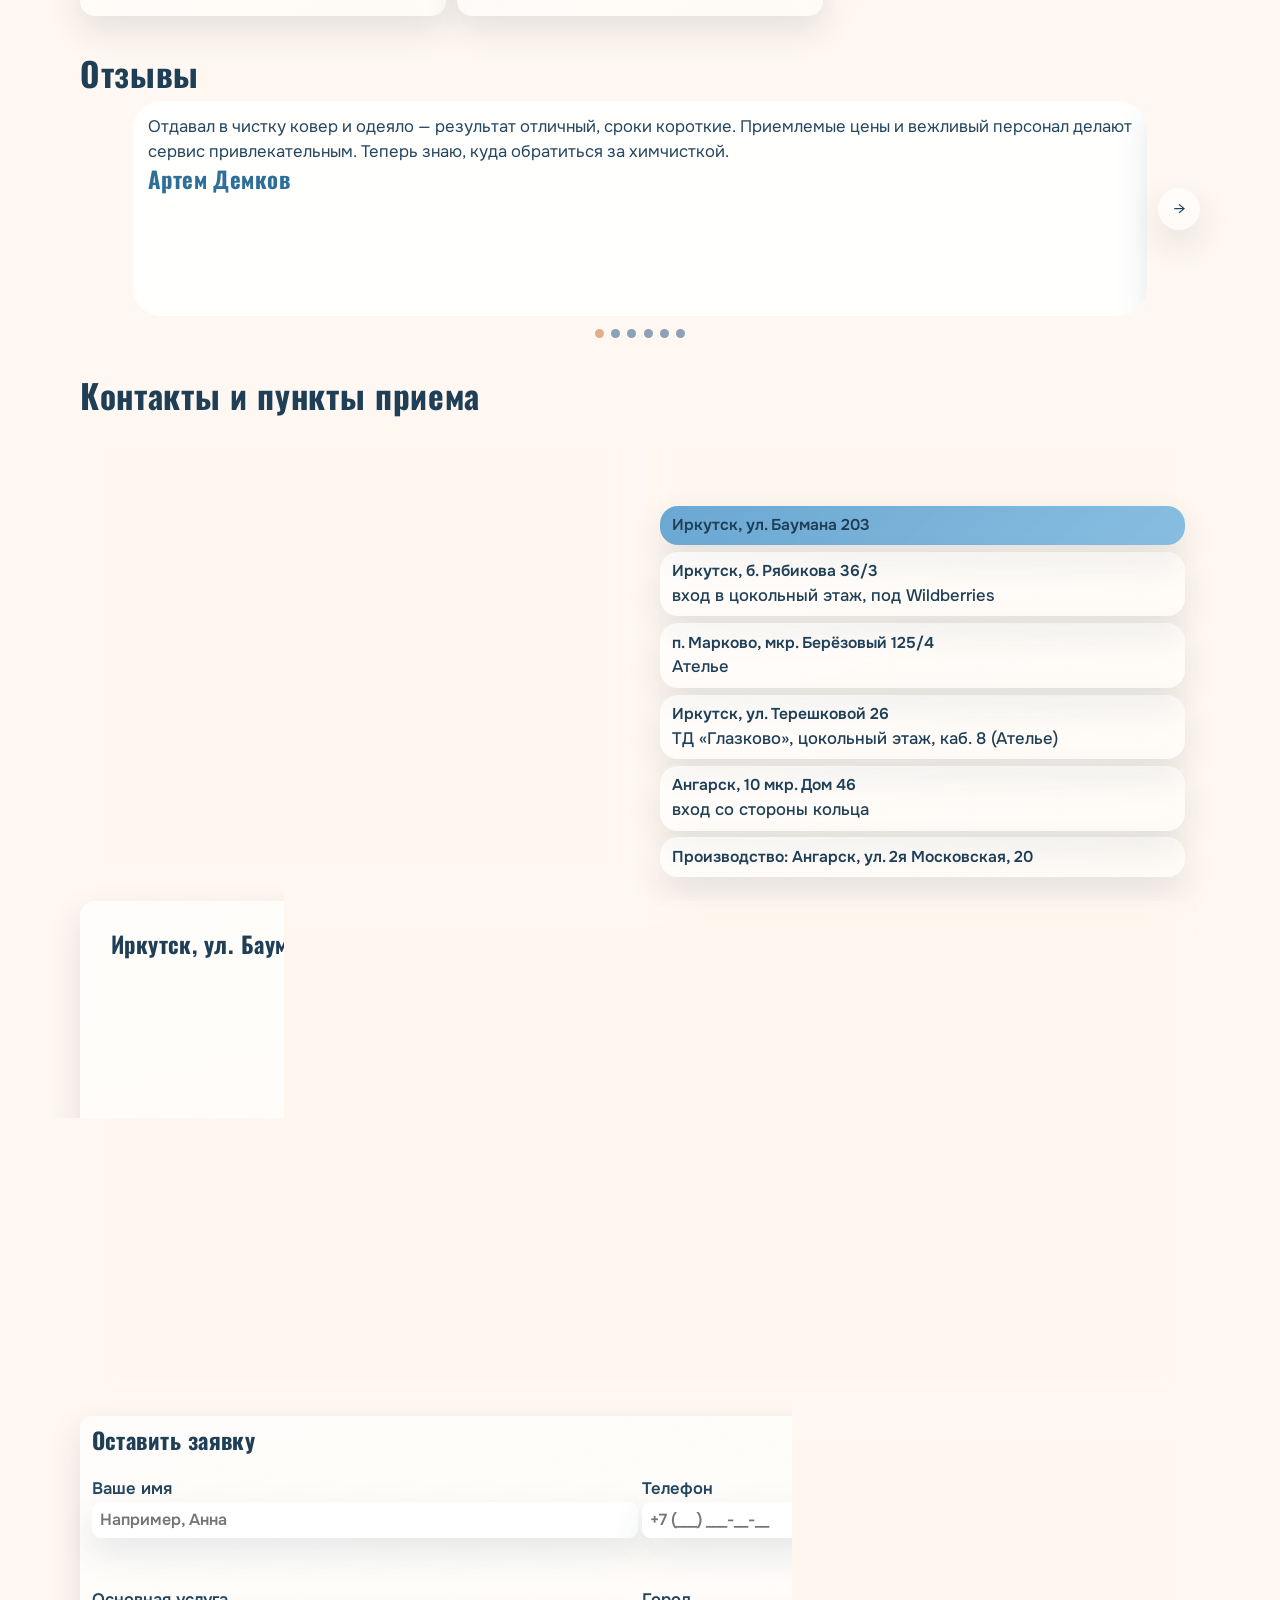
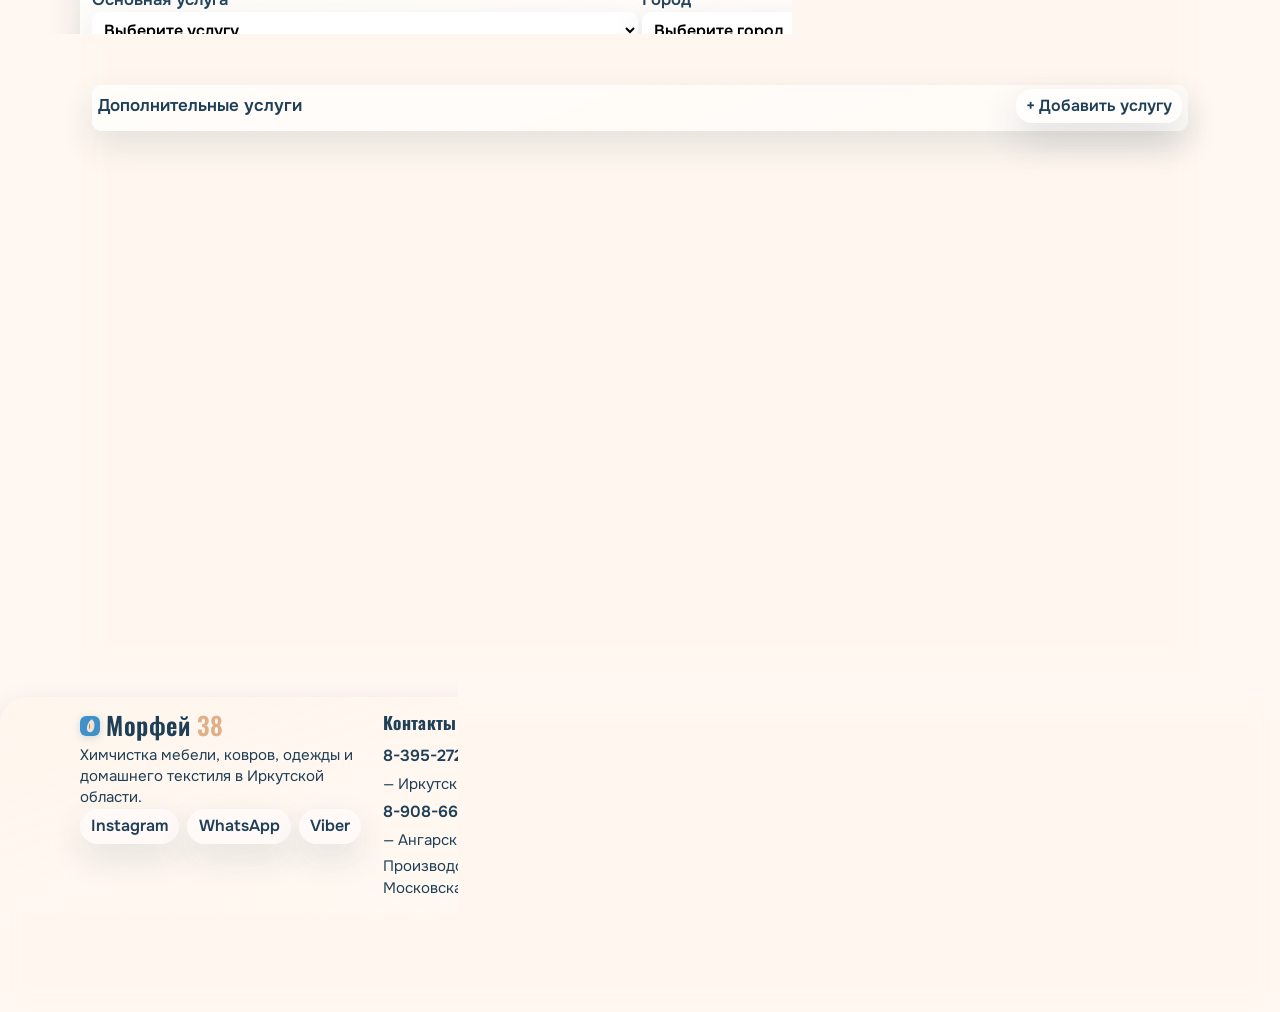
==== commit 016c88b4: "Add files via upload" ====
--- a/index.html
+++ b/index.html
@@ -4,7 +4,11 @@
   <meta charset="UTF-8">
   <meta name="viewport" content="width=device-width, initial-scale=1.0">
   <title>Морфей | Химчистка в Иркутской области</title>
-  <link rel="icon" type="image/svg+xml" href="data:image/svg+xml,%3Csvg xmlns='http://www.w3.org/2000/svg' viewBox='0 0 64 64'%3E%3Crect width='64' height='64' rx='14' fill='%234091c9'/%3E%3Cpath d='M38 10c-8 4-16 18-16 30 0 7 4 12 10 12 9 0 14-11 14-24 0-5-1-11-8-18z' fill='%23f8e1cd'/%3E%3Cpath d='M31 21c2 7 2 18-2 25' stroke='%23ffffff' stroke-width='2' stroke-linecap='round'/%3E%3C/svg%3E">
+    <link rel="icon" href="logo.svg" type="image/svg+xml" sizes="any">
+  <link rel="icon" href="apple-touch-icon.png" type="image/png" sizes="180x180">
+  <link rel="shortcut icon" href="logo.svg" type="image/svg+xml">
+  <link rel="apple-touch-icon" sizes="180x180" href="apple-touch-icon.png">
+  <meta name="theme-color" content="#4091c9">
   <meta name="description" content="Профессиональная химчистка мебели, ковров, одежды и текстиля. Пункты приема в Иркутске, Ангарске, Шелехове и Усолье-Сибирском.">
   <link rel="preconnect" href="https://fonts.googleapis.com">
   <link rel="preconnect" href="https://fonts.gstatic.com" crossorigin>
@@ -17,7 +21,7 @@
 
   <header class="header" id="top">
     <div class="container nav-wrap">
-      <a class="brand" href="#top"><span class="brand-feather" aria-hidden="true"></span>Морфей<span>38</span></a>
+      <a class="brand" href="#top"><img class="brand-mark" src="logo.svg" alt="" aria-hidden="true">Морфей<span>38</span></a>
       <button class="nav-toggle" aria-expanded="false" aria-controls="menu" aria-label="Открыть меню">Меню</button>
       <nav class="menu" id="menu">
         <a href="services.html">Услуги</a>
@@ -34,21 +38,23 @@
   <main>
     <section class="hero container reveal">
       <div class="feather-mark" aria-hidden="true"></div>
-      <p class="kicker">Экологичная химчистка в Иркутской области</p>
-      <h1>Профессиональная чистка мебели, ковров, одежды и текстиля</h1>
-      <p class="lead">Работаем с частными и корпоративными клиентами. Забираем и возвращаем изделия в удобное время.</p>
+      <p class="kicker">Профессиональная химчистка в Иркутской области</p>
+      <h1>Химчистка мебели, ковров и текстиля с гарантией качества</h1>
+      <p class="lead">Работаем с частными и корпоративными клиентами. Забираем изделия, проводим чистку по технологии и возвращаем в согласованный срок.</p>
       <div class="hero-actions">
         <a class="btn btn-primary" href="tel:+79086668700">Позвонить: +7 (908) 666-87-00</a>
         <a class="btn btn-light" href="#request">Оставить заявку</a>
       </div>
-    </section><section class="section container reveal" id="about">
+    </section>
+
+    <section class="section container reveal" id="about">
       <div class="section-head">
         <h2>О компании</h2>
       </div>
       <div class="about-box card">
-        <p>Компания «Морфей» специализируется на экологической химчистке подушек, одеял, мягкой мебели и ковров. Также выполняем реставрацию пухо-перовых изделий и дополнительные услуги по уходу за домашним текстилем.</p>
-        <p>В работе мы используем только сертефицированное оборудование и самые качественные текстильные материалы, плотностью не менее 140-145 г/м. После чистки дезинфицируем бункер.</p>
-        <p>География работы: Иркутск, Шелехов, Ангарск, Усолье-Сибирское.</p>
+        <p>«Морфей 38» специализируется на химчистке мебели, ковров, подушек, одеял и одежды. Также выполняем реставрацию пухо-перовых изделий и уход за домашним текстилем.</p>
+        <p>Работаем на профессиональном оборудовании и используем сертифицированные безопасные средства. После каждого цикла обязательно выполняем санитарную обработку оборудования.</p>
+        <p>Работаем в Иркутске, Ангарске, Шелехове и Усолье-Сибирском.</p>
       </div>
     </section>
 
@@ -57,10 +63,10 @@
         <h2>Почему выбирают нас</h2>
       </div>
       <div class="grid advantages-grid">
-        <article class="card"><h3>Гарантия качества</h3><p>Каждое изделие проходит индивидуальную обработку и контроль результата.</p></article>
-        <article class="card"><h3>Команда профессионалов</h3><p>Технологи, швеи и курьеры работают как единая выстроенная система.</p></article>
-        <article class="card"><h3>Доступные цены</h3><p>Прозрачная стоимость без скрытых наценок и неожиданных доплат.</p></article>
-        <article class="card"><h3>Удобная доставка</h3><p>Заберем и доставим изделия в удобное вам время и место.</p></article>
+        <article class="card"><h3>Гарантия качества</h3><p>Для каждого изделия подбираем подходящую технологию и проводим финальный контроль качества.</p></article>
+        <article class="card"><h3>Команда профессионалов</h3><p>Опытная команда технологов, швей и курьеров работает слаженно и в срок.</p></article>
+        <article class="card"><h3>Доступные цены</h3><p>Понятный прайс без скрытых платежей: стоимость согласуется до начала работ.</p></article>
+        <article class="card"><h3>Удобная доставка</h3><p>Организуем забор и доставку изделий по удобному адресу и времени.</p></article>
       </div>
     </section>
 
@@ -69,12 +75,12 @@
         <h2>Этапы работы</h2>
       </div>
       <div class="grid stages-grid">
-        <article class="card step-card"><span class="step-num">01</span><h3>Вы оставляете заявку</h3><p>Online или по телефону.</p></article>
-        <article class="card step-card"><span class="step-num">02</span><h3>Согласовываем время</h3><p>Подбираем удобные день и время приезда.</p></article>
-        <article class="card step-card"><span class="step-num">03</span><h3>Выезд специалистов</h3><p>Команда приезжает на объект.</p></article>
-        <article class="card step-card"><span class="step-num">04</span><h3>Осмотр и оценка</h3><p>Проверяем состояние и согласуем стоимость.</p></article>
-        <article class="card step-card"><span class="step-num">05</span><h3>Профессиональная чистка</h3><p>Выполняем обработку с учетом типа изделия.</p></article>
-        <article class="card step-card"><span class="step-num">06</span><h3>Готовый результат</h3><p>Результат не заставит долго ждать.</p></article>
+        <article class="card step-card"><span class="step-num">01</span><h3>Вы оставляете заявку</h3><p>На сайте или по телефону.</p></article>
+        <article class="card step-card"><span class="step-num">02</span><h3>Согласовываем время</h3><p>Уточняем детали и согласовываем дату.</p></article>
+        <article class="card step-card"><span class="step-num">03</span><h3>Выезд специалистов</h3><p>Специалисты выезжают на адрес или забирают изделие в пункте приема.</p></article>
+        <article class="card step-card"><span class="step-num">04</span><h3>Осмотр и оценка</h3><p>Оцениваем состояние изделия и фиксируем итоговую стоимость.</p></article>
+        <article class="card step-card"><span class="step-num">05</span><h3>Профессиональная чистка</h3><p>Выполняем чистку по технологии с учетом материала и степени загрязнения.</p></article>
+        <article class="card step-card"><span class="step-num">06</span><h3>Готовый результат</h3><p>Вы получаете чистое изделие в согласованный срок.</p></article>
       </div>
     </section>
 
@@ -99,15 +105,11 @@
               <h3>Арина Васильева</h3>
             </article>
             <article class="card testimonial-card">
-              <p>Отдавала почистить утеплённое пальто, сделали в кратчайшие сроки и недорого (вышло 2000 рублей). Изначально говорили, что могут взять больше из-за степени загрязнения, но в итоге взяли минимум.
-Претензий к чистоте изделия нет, всё выполнено аккуратно и профессионально.
-Есть одно НО, пальто еще пару дней пахло каким-то машинными отходами, ночами приходилось вывешивать на балкон. Оценку за это снижать не буду.
-В целом первый опыт обращения в химчистку положительный, заведение рекомендую 👍</p>
+              <p>Отдавала почистить утеплённое пальто, сделали в кратчайшие сроки и недорого (вышло 2000 рублей). Изначально говорили, что могут взять больше из-за степени загрязнения, но в итоге взяли минимум.<br>Претензий к чистоте изделия нет, всё выполнено аккуратно и профессионально.<br>Есть одно НО, пальто еще пару дней пахло каким-то машинными отходами, ночами приходилось вывешивать на балкон. Оценку за это снижать не буду.<br>В целом первый опыт обращения в химчистку положительный, заведение рекомендую 👍</p>
               <h3>Любовь Стельмах</h3>
             </article>
             <article class="card testimonial-card">
-              <p>Офигенная чистка! Постоянно сдаю пуховики зимние, неделя ожидания и курочки как новые. Чистые и пышные.
-Пиджак тоже хорошо почистили. Спасибо!</p>
+              <p>Офигенная чистка! Постоянно сдаю пуховики зимние, неделя ожидания и курточки как новые. Чистые и пышные.<br>Пиджак тоже хорошо почистили. Спасибо!</p>
               <h3>Маргарита Александрова</h3>
             </article>
             <article class="card testimonial-card">
@@ -125,16 +127,17 @@
       <div class="section-head">
         <h2>Контакты и пункты приема</h2>
       </div>
-      <div class="grid contact-grid">        <article class="card contact-main">
+      <div class="grid contact-grid">
+        <article class="card contact-main">
           <h3>Наши контакты</h3>
-          <p><a href="tel:+73952720049">72-00-49</a>, г. Иркутск, г. Шелехов</p>
+          <p><a href="tel:+73952720049">8-395-272-00-49</a>, г. Иркутск, г. Шелехов</p>
           <p><a href="tel:+79086668700">8-908-666-87-00</a>, г. Ангарск, г. Усолье-Сибирское</p>
           <p>Адрес производства: г. Ангарск, ул. 2я Московская, 20</p>
         </article>
 
         <article class="card contact-points">
           <h3>Пункты приёма</h3>
-          <p class="contact-points__hint">Выберите адрес, и карта покажет его расположение.</p>
+          <p class="contact-points__hint">Выберите адрес, и карта сразу покажет нужный пункт приема.</p>
           <div class="pickup-list" id="pickup-list">
             <button type="button" class="pickup-item is-active" data-address="Иркутск, улица Баумана, 203" aria-pressed="true">
               Иркутск, ул. Баумана 203
@@ -155,7 +158,7 @@
               Ангарск, 10 мкр. Дом 46
               <small>вход со стороны кольца</small>
             </button>
-            <button type="button" class="pickup-item" data-address="Иркутск, 2-я Московская улица, 20" aria-pressed="false">
+            <button type="button" class="pickup-item" data-address="Ангарск, 2-я Московская улица, 20" aria-pressed="false">
               Производство: Ангарск, ул. 2я Московская, 20
             </button>
           </div>
@@ -173,7 +176,7 @@
           </iframe>
         </article>
 <article class="card form-card" id="request">
-          <h3>Форма заявки</h3>
+          <h3>Оставить заявку</h3>
           <form id="request-form" novalidate>
             <div class="form-row form-row--double">
               <label>
@@ -230,7 +233,7 @@
 
             <div class="form-row form-row--double">
               <label>
-                Удобно принять звонок с
+                Когда удобно принять звонок: с
                 <select name="callTimeFrom" id="call-time-from" required>
                   <option value="">Выберите время</option>
                 </select>
@@ -244,13 +247,13 @@
             </div>
 
             <label>
-              Комментарий
-              <textarea name="comment" rows="4" placeholder="Что нужно почистить, адрес или пожелания" maxlength="300"></textarea>
+              Комментарий к заявке
+              <textarea name="comment" rows="4" placeholder="Укажите детали: что нужно почистить, адрес или пожелания" maxlength="300"></textarea>
             </label>
 
             <label class="consent">
               <input type="checkbox" name="consent" required>
-              <span><a href="privacy.html" target="_blank" rel="noopener noreferrer">Отправляя заявку, вы соглашаетесь на обработку персональных данных.</a></span>
+              <span><a href="privacy.html" target="_blank" rel="noopener noreferrer">Нажимая «Отправить заявку», вы соглашаетесь на обработку персональных данных.</a></span>
             </label>
             <button type="submit" class="btn btn-primary">Отправить заявку</button>
           </form>
@@ -263,8 +266,8 @@
     <div class="container footer-shell">
       <div class="footer-top">
         <div class="footer-col footer-col--brand">
-          <a class="brand footer-brand-logo" href="#top"><span class="brand-feather" aria-hidden="true"></span>Морфей<span>38</span></a>
-          <p>Экологичная химчистка мебели, ковров, подушек, одеял и одежды в Иркутской области.</p>
+          <a class="brand footer-brand-logo" href="#top"><img class="brand-mark" src="logo.svg" alt="" aria-hidden="true"> Морфей <span>38</span></a>
+          <p>Химчистка мебели, ковров, одежды и домашнего текстиля в Иркутской области.</p>
           <div class="footer-social__list">
             <a class="social-link" href="https://instagram.com/morfey38?utm_medium=copy_link" target="_blank" rel="noopener noreferrer" aria-label="Instagram">
               <span>Instagram</span>
@@ -280,9 +283,9 @@
 
         <div class="footer-col">
           <h3>Контакты</h3>
-          <p><a href="tel:+73952720049">72-00-49</a> — Иркутск, Шелехов</p>
+          <p><a href="tel:+73952720049">8-395-272-00-49</a> — Иркутск, Шелехов</p>
           <p><a href="tel:+79086668700">8-908-666-87-00</a> — Ангарск, Усолье-Сибирское</p>
-          <p>Производство: г.Ангарск, ул. 2я Московская, 20</p>
+          <p>Производство: Ангарск, ул. 2я Московская, 20</p>
         </div>
 
         <div class="footer-col">
@@ -322,3 +325,12 @@
 
 
 
+
+
+
+
+
+
+
+
+
--- a/styles.css
+++ b/styles.css
@@ -102,15 +102,6 @@
   color: var(--accent-soft, #dfb089);
 }
 
-.brand-feather {
-  width: 18px;
-  height: 26px;
-  display: inline-block;
-  border-radius: 70% 30% 70% 30% / 70% 50% 50% 30%;
-  background: linear-gradient(160deg, #dca478 0%, #eac7a8 46%, #fff 100%);
-  transform: rotate(-22deg);
-  box-shadow: inset -1px -1px 0 rgba(255, 255, 255, 0.9);
-}
 
 .menu {
   display: flex;
@@ -261,9 +252,6 @@
   grid-template-columns: repeat(3, minmax(0, 1fr));
 }
 
-.reviews-grid {
-  grid-template-columns: repeat(4, minmax(0, 1fr));
-}
 
 .contact-grid {
   grid-template-columns: 1fr 1fr;
@@ -312,65 +300,14 @@
   padding: 0.95rem 1.05rem 1.05rem;
 }
 
-.service-price-picker {
-  margin-top: 1.2rem;
-}
-
-.service-price-picker h3 {
-  margin: 0 0 0.75rem;
-  font-size: 1.2rem;
-}
-
-.price-tabs {
-  display: flex;
-  flex-wrap: wrap;
-  gap: 0.55rem;
-  margin-bottom: 0.9rem;
-}
-
-.price-tab {
-  border: 1px solid var(--line);
-  background: #fff;
-  color: var(--text);
-  border-radius: 999px;
-  padding: 0.5rem 0.8rem;
-  font: inherit;
-  font-weight: 600;
-  cursor: pointer;
-}
-
-.price-tab.is-active {
-  background: linear-gradient(135deg, var(--accent), #56a2d6);
-  color: #fff;
-  border-color: var(--accent);
-}
-
-.price-panels {
-  position: relative;
-}
-
-.price-panel {
-  opacity: 0;
-  transform: translateY(8px);
-  max-height: 0;
-  overflow: hidden;
-  padding-top: 0;
-  padding-bottom: 0;
-  transition: opacity 0.28s ease, transform 0.28s ease, max-height 0.32s ease, padding 0.22s ease;
-}
-
-.price-panel.is-visible {
-  opacity: 1;
-  transform: translateY(0);
-  max-height: 540px;
-  padding-top: 1.1rem;
-  padding-bottom: 1.1rem;
-}
-
-.price-panel h4 {
-  margin: 0 0 0.55rem;
-  font-size: 1.1rem;
-}
+
+
+
+
+
+
+
+
 
 .step-card {
   display: grid;
@@ -384,17 +321,7 @@
   color: var(--accent-dark);
 }
 
-.review-card {
-  padding: 0.55rem;
-}
-
-.review-card img {
-  display: block;
-  width: 100%;
-  aspect-ratio: 4 / 7;
-  border-radius: 12px;
-  object-fit: cover;
-}
+
 
 .reviews-slider {
   display: grid;
@@ -609,21 +536,8 @@
   text-decoration: underline;
 }
 
-.privacy-note {
-  margin: 0;
-  font-size: 0.9rem;
-}
-
-.privacy-note a {
-  color: var(--accent);
-}
-
-.form-status {
-  min-height: 1.4rem;
-  margin: 0;
-  font-size: 0.92rem;
-  color: var(--accent-dark);
-}
+
+
 
 .footer {
   border-top: 1px solid rgba(223, 176, 137, 0.5);
@@ -778,10 +692,7 @@
     grid-template-columns: 1fr;
   }
 
-  .reviews-grid {
-    grid-template-columns: repeat(2, minmax(0, 1fr));
-  }
-
+  
   .menu {
     position: absolute;
     right: 0;
@@ -856,10 +767,7 @@
     align-items: flex-start;
   }
 
-  .reviews-grid {
-    grid-template-columns: 1fr;
-  }
-
+  
   .reviews-slider {
     grid-template-columns: 1fr;
     gap: 0.55rem;
@@ -878,11 +786,7 @@
     grid-template-columns: 1fr;
   }
 
-  .price-tab {
-    width: 100%;
-    text-align: left;
-  }
-
+  
   .reviews-viewport {
     order: 1;
   }
@@ -1011,9 +915,6 @@
 .contact-points__hint,
 .pickup-item small,
 .privacy-content,
-.privacy-note {
-  color: #2f4f67;
-}
 
 .section {
   padding: 1rem 0 2rem;
@@ -1077,7 +978,6 @@
 
 .card,
 .metrics article,
-.price-tab,
 .extra-services,
 .extra-services__add,
 .extra-service-remove,
@@ -1091,7 +991,6 @@
   -webkit-backdrop-filter: blur(14px) saturate(130%);
 }
 
-.price-tab.is-active,
 .pickup-item.is-active {
   background: linear-gradient(135deg, rgba(64,145,201,0.78), rgba(90,167,219,0.72));
   border-color: rgba(255, 255, 255, 0.66);
@@ -1142,7 +1041,6 @@
   .card,
   .menu,
   .metrics article,
-  .price-tab,
   .extra-services,
   .extra-services__add,
   .extra-service-remove,
@@ -1179,16 +1077,14 @@
 @media (prefers-reduced-motion: reduce) {
   .reveal,
   .reviews-track,
-  .back-to-top,
-  .price-panel {
+  .back-to-top {
     transition: none !important;
   }
 
   html {
     scroll-behavior: auto;
   }
-}
-
+}
 
 /* Reviews corner artifact fix (glass) */
 .reviews-viewport {
@@ -1228,3 +1124,1769 @@
     background: rgba(255, 255, 255, 0.98);
   }
 }
+
+.brand-mark {
+  width: 22px;
+  height: 22px;
+  border-radius: 6px;
+  flex: 0 0 auto;
+  box-shadow: 0 2px 8px rgba(31, 72, 101, 0.18);
+}
+
+.footer-brand-logo .brand-mark {
+  width: 20px;
+  height: 20px;
+}
+
+/* Soft borderless UI */
+:root {
+  --soft-radius-xl: 28px;
+  --soft-radius-lg: 22px;
+  --soft-radius-md: 16px;
+  --soft-radius-sm: 12px;
+  --soft-shadow: 0 14px 34px rgba(34, 64, 86, 0.12);
+}
+
+.header,
+.footer,
+.menu,
+.card,
+.metrics article,
+.map-card,
+.form-card,
+.extra-services,
+.pickup-item,
+.reviews-arrow,
+.social-link,
+.extra-services__add,
+.extra-service-remove,
+.btn,
+input,
+select,
+textarea {
+  border: none !important;
+}
+
+.header,
+.footer,
+.menu,
+.card,
+.metrics article,
+.map-card,
+.form-card,
+.extra-services,
+.pickup-item,
+.reviews-arrow,
+.social-link,
+.btn,
+input,
+select,
+textarea {
+  box-shadow: var(--soft-shadow);
+}
+
+.header,
+.footer,
+.menu,
+.card,
+.metrics article,
+.map-card,
+.form-card,
+.extra-services {
+  border-radius: var(--soft-radius-xl);
+}
+
+.btn,
+.pickup-item,
+.reviews-arrow,
+.social-link {
+  border-radius: 999px;
+}
+
+input,
+select,
+textarea,
+.extra-service-remove,
+.extra-services__add {
+  border-radius: var(--soft-radius-md);
+}
+
+.reviews-viewport,
+.testimonial-card,
+.map-frame {
+  border-radius: var(--soft-radius-xl);
+}
+
+.btn,
+.pickup-item,
+.reviews-arrow,
+.extra-services__add,
+.extra-service-remove,
+.social-link {
+  transition: transform 0.2s ease, box-shadow 0.2s ease, background-color 0.2s ease;
+}
+
+.btn:hover,
+.pickup-item:hover,
+.reviews-arrow:hover,
+.extra-services__add:hover,
+.extra-service-remove:hover,
+.social-link:hover {
+  transform: translateY(-1px);
+  box-shadow: 0 16px 30px rgba(34, 64, 86, 0.16);
+}
+
+.menu a {
+  border: none !important;
+  border-radius: 999px;
+}
+
+.menu a:hover,
+.menu a:focus-visible {
+  box-shadow: 0 10px 20px rgba(34, 64, 86, 0.12);
+}
+
+input:focus,
+textarea:focus,
+select:focus,
+.btn:focus-visible,
+.pickup-item:focus-visible,
+.reviews-arrow:focus-visible,
+.menu a:focus-visible {
+  outline: 2px solid rgba(64, 145, 201, 0.55);
+  outline-offset: 2px;
+}
+
+@media (max-width: 640px) {
+  .header,
+  .footer,
+  .menu,
+  .card,
+  .metrics article,
+  .map-card,
+  .form-card,
+  .extra-services,
+  .reviews-viewport,
+  .testimonial-card,
+  .map-frame {
+    border-radius: var(--soft-radius-lg);
+  }
+
+  .btn,
+  .pickup-item,
+  .reviews-arrow,
+  .social-link,
+  .menu a {
+    border-radius: 999px;
+  }
+}
+
+
+
+
+/* Fix text blocks + compact spacing */
+.section {
+  padding: 0.8rem 0 1.4rem;
+}
+
+.card {
+  padding: 0.85rem 0.95rem;
+  border-radius: 20px;
+}
+
+.card p,
+.faq-item p,
+.service-card__body p,
+.about-box p {
+  margin: 0.25rem 0;
+  line-height: 1.5;
+}
+
+.section-head p {
+  margin: 0.25rem 0 0.65rem;
+}
+
+.grid > .card,
+.advantages-grid .card,
+.stages-grid .card,
+.services-grid .card,
+.contact-grid .card {
+  height: 100%;
+}
+
+/* Mobile: menu button without outline/border */
+@media (max-width: 920px) {
+  .nav-toggle {
+    border: none;
+    outline: none;
+    box-shadow: 0 10px 22px rgba(34, 64, 86, 0.14);
+    background: rgba(255, 255, 255, 0.92);
+    border-radius: 999px;
+    padding: 0.5rem 0.9rem;
+  }
+
+  .nav-toggle:focus-visible {
+    outline: 2px solid rgba(64, 145, 201, 0.55);
+    outline-offset: 2px;
+  }
+}
+
+@media (max-width: 640px) {
+  .card {
+    padding: 0.78rem 0.84rem;
+    border-radius: 16px;
+  }
+}
+
+/* Contact list compact spacing */
+.contact-points h3 {
+  margin-bottom: 0.35rem;
+}
+
+.contact-points__hint {
+  margin: 0 0 0.45rem;
+  line-height: 1.35;
+}
+
+.pickup-list {
+  margin-top: 0.45rem;
+  gap: 0.42rem;
+}
+
+.pickup-item {
+  display: block;
+  padding: 0.52rem 0.72rem;
+  line-height: 1.3;
+  border-radius: 18px;
+}
+
+.pickup-item small {
+  margin-top: 0.12rem;
+  line-height: 1.3;
+}
+
+/* Global compact typography */
+body {
+  line-height: 1.45;
+}
+
+p {
+  margin: 0;
+  line-height: 1.4;
+}
+
+p + p {
+  margin-top: 0;
+}
+
+.section-head p,
+.card p,
+.faq-item p,
+.testimonial-card p,
+.footer-col p,
+.footer-bottom p,
+.contact-points__hint,
+.pickup-item small,
+.privacy-content p,
+.privacy-content li {
+  margin: 0;
+  line-height: 1.35;
+}
+
+h1,
+h2,
+h3,
+h4,
+h5,
+h6 {
+  margin-top: 0;
+  margin-bottom: 0.35rem;
+  line-height: 1.18;
+}
+
+ul,
+ol {
+  margin-top: 0.3rem;
+  margin-bottom: 0;
+}
+
+/* Global compact blocks */
+.card,
+.faq-item,
+.testimonial-card,
+.contact-main,
+.contact-points,
+.map-card,
+.form-card,
+.extra-services,
+.metrics article,
+.privacy-content {
+  padding: 0.65rem 0.78rem !important;
+  border-radius: 14px !important;
+}
+
+.section {
+  padding: 0.65rem 0 1.1rem !important;
+}
+
+.grid {
+  gap: 0.5rem !important;
+}
+
+@media (max-width: 640px) {
+  .card,
+  .faq-item,
+  .testimonial-card,
+  .contact-main,
+  .contact-points,
+  .map-card,
+  .form-card,
+  .extra-services,
+  .metrics article,
+  .privacy-content {
+    padding: 0.56rem 0.68rem !important;
+    border-radius: 12px !important;
+  }
+
+  .section {
+    padding: 0.55rem 0 0.95rem !important;
+  }
+}
+
+/* Hard fix: remove large paragraph gaps everywhere */
+.about-box,
+.card,
+.faq-item,
+.testimonial-card,
+.privacy-content,
+.footer-col,
+.footer-bottom,
+.contact-main,
+.contact-points {
+  display: block !important;
+}
+
+.about-box p,
+.card p,
+.faq-item p,
+.testimonial-card p,
+.privacy-content p,
+.footer-col p,
+.footer-bottom p,
+.contact-main p,
+.contact-points p,
+.contact-points__hint,
+.pickup-item small {
+  margin: 0 !important;
+  padding: 0 !important;
+  line-height: 1.32 !important;
+}
+
+.about-box p + p,
+.card p + p,
+.faq-item p + p,
+.testimonial-card p + p,
+.privacy-content p + p,
+.footer-col p + p,
+.footer-bottom p + p,
+.contact-main p + p,
+.contact-points p + p {
+  margin-top: 0.22rem !important;
+}
+
+/* Compact request form spacing */
+#request-form {
+  gap: 0.45rem !important;
+}
+
+#request-form .form-row {
+  gap: 0.42rem !important;
+  margin: 0 !important;
+}
+
+#request-form .form-row--double {
+  gap: 0.42rem !important;
+}
+
+#request-form label {
+  gap: 0.18rem !important;
+  margin: 0 !important;
+  line-height: 1.25 !important;
+}
+
+#request-form input,
+#request-form select,
+#request-form textarea {
+  margin: 0 !important;
+  padding: 0.5rem 0.62rem !important;
+}
+
+#request-form textarea {
+  min-height: 76px !important;
+}
+
+#request-form .extra-services {
+  padding: 0.48rem 0.56rem !important;
+}
+
+#request-form .extra-services__head {
+  margin-bottom: 0.35rem !important;
+}
+
+#request-form .extra-services__list {
+  gap: 0.35rem !important;
+}
+
+#request-form .consent {
+  gap: 0.35rem !important;
+  margin: 0 !important;
+}
+
+#request-form .btn {
+  margin-top: 0.2rem !important;
+  padding-top: 0.58rem !important;
+  padding-bottom: 0.58rem !important;
+}
+
+@media (max-width: 640px) {
+  #request-form {
+    gap: 0.38rem !important;
+  }
+
+  #request-form .form-row,
+  #request-form .form-row--double {
+    gap: 0.34rem !important;
+  }
+
+  #request-form input,
+  #request-form select,
+  #request-form textarea {
+    padding: 0.46rem 0.56rem !important;
+  }
+}
+
+/* Typography boost + stronger FAQ contrast */
+:root {
+  --text: #183a52;
+  --muted: #355972;
+}
+
+body {
+  font-size: 19px !important;
+  line-height: 1.5 !important;
+  color: var(--text) !important;
+}
+
+p,
+li,
+label,
+input,
+textarea,
+select,
+button {
+  font-size: 1.03rem !important;
+}
+
+small,
+.kicker,
+.section-head p,
+.card p,
+.footer-col p,
+.footer-bottom p,
+.contact-points__hint,
+.pickup-item small,
+.privacy-content {
+  font-size: 0.98rem !important;
+  color: var(--muted) !important;
+}
+
+.faq-item {
+  background: rgba(255, 255, 255, 0.94) !important;
+}
+
+.faq-item summary {
+  color: #173c56 !important;
+  font-size: 1.08rem !important;
+  line-height: 1.34 !important;
+  font-weight: 700 !important;
+}
+
+.faq-item[open] summary {
+  color: #0f3048 !important;
+}
+
+.faq-item p {
+  color: #2b5069 !important;
+  font-size: 1rem !important;
+  line-height: 1.4 !important;
+}
+
+@media (max-width: 920px) {
+  body {
+    font-size: 18px !important;
+  }
+
+  p,
+  li,
+  label,
+  input,
+  textarea,
+  select,
+  button {
+    font-size: 1rem !important;
+  }
+
+  small,
+  .kicker,
+  .section-head p,
+  .card p,
+  .footer-col p,
+  .footer-bottom p,
+  .contact-points__hint,
+  .pickup-item small,
+  .privacy-content {
+    font-size: 0.95rem !important;
+  }
+}
+
+/* FINAL readability override: larger blocks and text */
+body {
+  font-size: 20px !important;
+  line-height: 1.6 !important;
+}
+
+p,
+li,
+label,
+input,
+textarea,
+select,
+button,
+a {
+  font-size: 1.06rem !important;
+  line-height: 1.55 !important;
+}
+
+small,
+.kicker,
+.section-head p,
+.card p,
+.footer-col p,
+.footer-bottom p,
+.contact-points__hint,
+.pickup-item small,
+.privacy-content,
+.faq-item p {
+  font-size: 1rem !important;
+  line-height: 1.52 !important;
+}
+
+.card,
+.faq-item,
+.testimonial-card,
+.contact-main,
+.contact-points,
+.map-card,
+.form-card,
+.extra-services,
+.metrics article,
+.privacy-content {
+  padding: 1rem 1.1rem !important;
+  border-radius: 18px !important;
+}
+
+.section {
+  padding: 1rem 0 1.8rem !important;
+}
+
+.grid {
+  gap: 0.9rem !important;
+}
+
+.about-box p,
+.card p,
+.faq-item p,
+.testimonial-card p,
+.privacy-content p,
+.footer-col p,
+.footer-bottom p,
+.contact-main p,
+.contact-points p {
+  margin: 0 !important;
+}
+
+.about-box p + p,
+.card p + p,
+.faq-item p + p,
+.testimonial-card p + p,
+.privacy-content p + p,
+.footer-col p + p,
+.footer-bottom p + p,
+.contact-main p + p,
+.contact-points p + p {
+  margin-top: 0.5rem !important;
+}
+
+.faq-item {
+  background: rgba(255, 255, 255, 0.98) !important;
+}
+
+.faq-item summary {
+  font-size: 1.14rem !important;
+  line-height: 1.45 !important;
+  color: #102f45 !important;
+}
+
+.faq-item p {
+  color: #20475f !important;
+}
+
+@media (max-width: 920px) {
+  body {
+    font-size: 18px !important;
+  }
+
+  p,
+  li,
+  label,
+  input,
+  textarea,
+  select,
+  button,
+  a {
+    font-size: 1rem !important;
+  }
+
+  .card,
+  .faq-item,
+  .testimonial-card,
+  .contact-main,
+  .contact-points,
+  .map-card,
+  .form-card,
+  .extra-services,
+  .metrics article,
+  .privacy-content {
+    padding: 0.88rem 0.92rem !important;
+    border-radius: 16px !important;
+  }
+
+  .grid {
+    gap: 0.7rem !important;
+  }
+}
+
+/* FINAL++ readability override */
+body {
+  font-size: 22px !important;
+  line-height: 1.68 !important;
+}
+
+p,
+li,
+label,
+input,
+textarea,
+select,
+button,
+a {
+  font-size: 1.12rem !important;
+  line-height: 1.62 !important;
+}
+
+small,
+.kicker,
+.section-head p,
+.card p,
+.footer-col p,
+.footer-bottom p,
+.contact-points__hint,
+.pickup-item small,
+.privacy-content,
+.faq-item p {
+  font-size: 1.06rem !important;
+  line-height: 1.58 !important;
+}
+
+h1 { font-size: clamp(2.4rem, 5.2vw, 4.4rem) !important; }
+h2 { font-size: clamp(2rem, 3.8vw, 3rem) !important; }
+h3,
+.faq-item summary {
+  font-size: 1.24rem !important;
+  line-height: 1.5 !important;
+}
+
+.card,
+.faq-item,
+.testimonial-card,
+.contact-main,
+.contact-points,
+.map-card,
+.form-card,
+.extra-services,
+.metrics article,
+.privacy-content {
+  padding: 1.18rem 1.28rem !important;
+  border-radius: 20px !important;
+}
+
+.section {
+  padding: 1.2rem 0 2.2rem !important;
+}
+
+.grid {
+  gap: 1rem !important;
+}
+
+.about-box p + p,
+.card p + p,
+.faq-item p + p,
+.testimonial-card p + p,
+.privacy-content p + p,
+.footer-col p + p,
+.footer-bottom p + p,
+.contact-main p + p,
+.contact-points p + p {
+  margin-top: 0.62rem !important;
+}
+
+.faq-item {
+  background: rgba(255,255,255,0.99) !important;
+}
+
+.faq-item summary {
+  color: #0d2e45 !important;
+  font-weight: 700 !important;
+}
+
+.faq-item p {
+  color: #1d465f !important;
+}
+
+@media (max-width: 920px) {
+  body { font-size: 19px !important; }
+
+  p,
+  li,
+  label,
+  input,
+  textarea,
+  select,
+  button,
+  a { font-size: 1.04rem !important; }
+
+  small,
+  .kicker,
+  .section-head p,
+  .card p,
+  .footer-col p,
+  .footer-bottom p,
+  .contact-points__hint,
+  .pickup-item small,
+  .privacy-content,
+  .faq-item p { font-size: 1rem !important; }
+
+  .card,
+  .faq-item,
+  .testimonial-card,
+  .contact-main,
+  .contact-points,
+  .map-card,
+  .form-card,
+  .extra-services,
+  .metrics article,
+  .privacy-content {
+    padding: 1rem 1.02rem !important;
+    border-radius: 16px !important;
+  }
+}
+
+/* Balance override: reduce oversized text/blocks */
+body {
+  font-size: 18px !important;
+  line-height: 1.52 !important;
+}
+
+p,
+li,
+label,
+input,
+textarea,
+select,
+button,
+a {
+  font-size: 1rem !important;
+  line-height: 1.48 !important;
+}
+
+small,
+.kicker,
+.section-head p,
+.card p,
+.footer-col p,
+.footer-bottom p,
+.contact-points__hint,
+.pickup-item small,
+.privacy-content,
+.faq-item p {
+  font-size: 0.94rem !important;
+  line-height: 1.42 !important;
+}
+
+h1 { font-size: clamp(2rem, 4.6vw, 3.8rem) !important; }
+h2 { font-size: clamp(1.7rem, 3.2vw, 2.5rem) !important; }
+h3,
+.faq-item summary {
+  font-size: 1.08rem !important;
+  line-height: 1.38 !important;
+}
+
+.card,
+.faq-item,
+.testimonial-card,
+.contact-main,
+.contact-points,
+.map-card,
+.form-card,
+.extra-services,
+.metrics article,
+.privacy-content {
+  padding: 0.8rem 0.9rem !important;
+  border-radius: 16px !important;
+}
+
+.section {
+  padding: 0.85rem 0 1.45rem !important;
+}
+
+.grid {
+  gap: 0.62rem !important;
+}
+
+.about-box p + p,
+.card p + p,
+.faq-item p + p,
+.testimonial-card p + p,
+.privacy-content p + p,
+.footer-col p + p,
+.footer-bottom p + p,
+.contact-main p + p,
+.contact-points p + p {
+  margin-top: 0.3rem !important;
+}
+
+@media (max-width: 920px) {
+  body { font-size: 16px !important; }
+
+  p,
+  li,
+  label,
+  input,
+  textarea,
+  select,
+  button,
+  a { font-size: 0.96rem !important; }
+
+  small,
+  .kicker,
+  .section-head p,
+  .card p,
+  .footer-col p,
+  .footer-bottom p,
+  .contact-points__hint,
+  .pickup-item small,
+  .privacy-content,
+  .faq-item p { font-size: 0.9rem !important; }
+
+  .card,
+  .faq-item,
+  .testimonial-card,
+  .contact-main,
+  .contact-points,
+  .map-card,
+  .form-card,
+  .extra-services,
+  .metrics article,
+  .privacy-content {
+    padding: 0.72rem 0.76rem !important;
+    border-radius: 14px !important;
+  }
+}
+
+/* Brand text bigger in header and footer */
+.header .brand {
+  font-size: 1.75rem !important;
+  line-height: 1.1 !important;
+}
+
+.footer-brand-logo {
+  font-size: 1.55rem !important;
+  line-height: 1.1 !important;
+}
+
+@media (max-width: 920px) {
+  .header .brand {
+    font-size: 1.58rem !important;
+  }
+
+  .footer-brand-logo {
+    font-size: 1.42rem !important;
+  }
+}
+
+/* Main only: bigger small text + smaller blocks (header/footer untouched) */
+main small,
+main .kicker,
+main .section-head p,
+main .card p,
+main .faq-item p,
+main .contact-points__hint,
+main .pickup-item small,
+main label {
+  font-size: 1rem !important;
+  line-height: 1.45 !important;
+}
+
+main .card,
+main .faq-item,
+main .testimonial-card,
+main .contact-main,
+main .contact-points,
+main .map-card,
+main .form-card,
+main .extra-services,
+main .metrics article,
+main .privacy-content {
+  padding: 0.66rem 0.76rem !important;
+  border-radius: 14px !important;
+}
+
+main .section {
+  padding: 0.72rem 0 1.18rem !important;
+}
+
+main .grid {
+  gap: 0.52rem !important;
+}
+
+@media (max-width: 920px) {
+  main small,
+  main .kicker,
+  main .section-head p,
+  main .card p,
+  main .faq-item p,
+  main .contact-points__hint,
+  main .pickup-item small,
+  main label {
+    font-size: 0.96rem !important;
+  }
+
+  main .card,
+  main .faq-item,
+  main .testimonial-card,
+  main .contact-main,
+  main .contact-points,
+  main .map-card,
+  main .form-card,
+  main .extra-services,
+  main .metrics article,
+  main .privacy-content {
+    padding: 0.6rem 0.68rem !important;
+    border-radius: 12px !important;
+  }
+}
+
+/* Tighter gap between section heading and blocks */
+main .section-head {
+  margin-bottom: 0.32rem !important;
+}
+
+main .section-head h2,
+main .section-head h1 {
+  margin-bottom: 0.18rem !important;
+}
+
+main .section-head p {
+  margin-bottom: 0.22rem !important;
+}
+
+main .section-head + .grid,
+main .section-head + .faq-list,
+main .section-head + .about-box {
+  margin-top: 0.08rem !important;
+}
+
+/* Reviews swipe support on mobile */
+.reviews-slider,
+.reviews-viewport {
+  touch-action: pan-y;
+}
+
+/* Bigger block subheadings */
+main .card h3,
+main .map-card h3,
+main .service-card__body h3,
+main .testimonial-card h3,
+main .step-card h3,
+main .contact-main h3,
+main .contact-points h3,
+main .form-card h3 {
+  font-size: 1.28rem !important;
+  line-height: 1.3 !important;
+  margin-bottom: 0.42rem !important;
+}
+
+main .faq-item summary {
+  font-size: 1.2rem !important;
+  line-height: 1.36 !important;
+}
+
+@media (max-width: 920px) {
+  main .card h3,
+  main .map-card h3,
+  main .service-card__body h3,
+  main .testimonial-card h3,
+  main .step-card h3,
+  main .contact-main h3,
+  main .contact-points h3,
+  main .form-card h3 {
+    font-size: 1.18rem !important;
+  }
+
+  main .faq-item summary {
+    font-size: 1.12rem !important;
+  }
+}
+
+/* Internal block titles only */
+main .card > h3,
+main .card > h4,
+main .faq-item > summary,
+main .service-card__body > h3,
+main .form-card > h3,
+main .contact-main > h3,
+main .contact-points > h3,
+main .map-card > h3,
+main .testimonial-card > h3,
+main .step-card > h3 {
+  font-size: 1.34rem !important;
+  line-height: 1.28 !important;
+  font-weight: 700 !important;
+  margin: 0 0 0.5rem !important;
+}
+
+@media (max-width: 920px) {
+  main .card > h3,
+  main .card > h4,
+  main .faq-item > summary,
+  main .service-card__body > h3,
+  main .form-card > h3,
+  main .contact-main > h3,
+  main .contact-points > h3,
+  main .map-card > h3,
+  main .testimonial-card > h3,
+  main .step-card > h3 {
+    font-size: 1.2rem !important;
+    margin-bottom: 0.42rem !important;
+  }
+}
+
+/* Bigger body text inside blocks */
+main .card p,
+main .card li,
+main .faq-item p,
+main .service-card__body p,
+main .testimonial-card p,
+main .contact-main p,
+main .contact-points p,
+main .privacy-content p,
+main .privacy-content li,
+main .pickup-item,
+main .pickup-item small {
+  font-size: 1.08rem !important;
+  line-height: 1.56 !important;
+}
+
+@media (max-width: 920px) {
+  main .card p,
+  main .card li,
+  main .faq-item p,
+  main .service-card__body p,
+  main .testimonial-card p,
+  main .contact-main p,
+  main .contact-points p,
+  main .privacy-content p,
+  main .privacy-content li,
+  main .pickup-item,
+  main .pickup-item small {
+    font-size: 1rem !important;
+    line-height: 1.5 !important;
+  }
+}
+
+/* Larger internal block titles (extra) */
+main .card > h3,
+main .card > h4,
+main .faq-item > summary,
+main .service-card__body > h3,
+main .form-card > h3,
+main .contact-main > h3,
+main .contact-points > h3,
+main .map-card > h3,
+main .testimonial-card > h3,
+main .step-card > h3 {
+  font-size: 1.48rem !important;
+  line-height: 1.26 !important;
+  margin-bottom: 0.56rem !important;
+}
+
+@media (max-width: 920px) {
+  main .card > h3,
+  main .card > h4,
+  main .faq-item > summary,
+  main .service-card__body > h3,
+  main .form-card > h3,
+  main .contact-main > h3,
+  main .contact-points > h3,
+  main .map-card > h3,
+  main .testimonial-card > h3,
+  main .step-card > h3 {
+    font-size: 1.3rem !important;
+    line-height: 1.28 !important;
+  }
+}
+
+/* Compact request form design (no typography changes) */
+main .form-card#request {
+  max-width: 920px !important;
+  margin-inline: auto !important;
+  padding: 0.72rem 0.78rem !important;
+  border-radius: 14px !important;
+}
+
+main #request-form {
+  gap: 0.34rem !important;
+}
+
+main #request-form .form-row,
+main #request-form .form-row--double {
+  gap: 0.3rem !important;
+  margin: 0 !important;
+}
+
+main #request-form label {
+  margin: 0 !important;
+}
+
+main #request-form input,
+main #request-form select,
+main #request-form textarea {
+  min-height: 40px !important;
+  padding: 0.42rem 0.56rem !important;
+  border-radius: 10px !important;
+}
+
+main #request-form textarea {
+  min-height: 72px !important;
+}
+
+main #request-form .extra-services {
+  padding: 0.4rem 0.48rem !important;
+  border-radius: 10px !important;
+}
+
+main #request-form .extra-services__head {
+  margin-bottom: 0.24rem !important;
+}
+
+main #request-form .extra-services__list {
+  gap: 0.26rem !important;
+}
+
+main #request-form .extra-service-item {
+  gap: 0.3rem !important;
+}
+
+main #request-form .consent {
+  gap: 0.3rem !important;
+  margin: 0 !important;
+}
+
+main #request-form .btn {
+  margin-top: 0.14rem !important;
+  min-height: 40px !important;
+  padding: 0.42rem 0.62rem !important;
+}
+
+@media (max-width: 920px) {
+  main .form-card#request {
+    max-width: 100% !important;
+    padding: 0.62rem 0.66rem !important;
+    border-radius: 12px !important;
+  }
+
+  main #request-form {
+    gap: 0.28rem !important;
+  }
+
+  main #request-form .form-row,
+  main #request-form .form-row--double {
+    gap: 0.24rem !important;
+  }
+
+  main #request-form input,
+  main #request-form select,
+  main #request-form textarea {
+    min-height: 38px !important;
+    padding: 0.38rem 0.5rem !important;
+    border-radius: 9px !important;
+  }
+
+  main #request-form textarea {
+    min-height: 64px !important;
+  }
+}
+
+/* Fix: keep normal width, compact only by height */
+main .form-card#request {
+  max-width: none !important;
+  width: 100% !important;
+  margin-inline: 0 !important;
+  padding-top: 0.56rem !important;
+  padding-bottom: 0.56rem !important;
+  padding-left: 0.78rem !important;
+  padding-right: 0.78rem !important;
+}
+
+main #request-form {
+  gap: 0.24rem !important;
+}
+
+main #request-form .form-row,
+main #request-form .form-row--double {
+  gap: 0.2rem !important;
+}
+
+main #request-form label {
+  gap: 0.12rem !important;
+}
+
+main #request-form input,
+main #request-form select {
+  min-height: 36px !important;
+  padding-top: 0.32rem !important;
+  padding-bottom: 0.32rem !important;
+}
+
+main #request-form textarea {
+  min-height: 58px !important;
+  padding-top: 0.34rem !important;
+  padding-bottom: 0.34rem !important;
+}
+
+main #request-form .extra-services {
+  padding-top: 0.3rem !important;
+  padding-bottom: 0.3rem !important;
+}
+
+main #request-form .btn {
+  min-height: 36px !important;
+  padding-top: 0.34rem !important;
+  padding-bottom: 0.34rem !important;
+}
+
+@media (max-width: 920px) {
+  main .form-card#request {
+    width: 100% !important;
+    max-width: none !important;
+    padding-top: 0.5rem !important;
+    padding-bottom: 0.5rem !important;
+  }
+}
+
+/* === Final adaptive baseline (desktop + mobile) === */
+:root {
+  --text: #1f3f57;
+  --muted: #4a667a;
+}
+
+body {
+  font-size: 17px !important;
+  line-height: 1.5 !important;
+  color: var(--text) !important;
+}
+
+main .section {
+  padding: 0.95rem 0 1.45rem !important;
+}
+
+main .section-head {
+  margin-bottom: 0.5rem !important;
+}
+
+main .section-head h2 {
+  font-size: clamp(1.55rem, 2.6vw, 2.25rem) !important;
+  line-height: 1.18 !important;
+  margin-bottom: 0.3rem !important;
+}
+
+main .section-head p {
+  margin: 0 !important;
+  font-size: 0.98rem !important;
+  color: var(--muted) !important;
+}
+
+main .grid {
+  gap: 0.7rem !important;
+}
+
+main .card,
+main .faq-item,
+main .testimonial-card,
+main .form-card,
+main .map-card,
+main .contact-main,
+main .contact-points,
+main .extra-services,
+main .privacy-content {
+  padding: 0.82rem 0.92rem !important;
+  border-radius: 15px !important;
+}
+
+main .card > h3,
+main .faq-item > summary,
+main .service-card__body > h3,
+main .form-card > h3,
+main .map-card > h3,
+main .contact-main > h3,
+main .contact-points > h3,
+main .testimonial-card > h3,
+main .step-card > h3 {
+  font-size: 1.18rem !important;
+  line-height: 1.3 !important;
+  margin: 0 0 0.38rem !important;
+}
+
+main .card p,
+main .card li,
+main .faq-item p,
+main .service-card__body p,
+main .testimonial-card p,
+main .contact-main p,
+main .contact-points p,
+main .privacy-content p,
+main .privacy-content li,
+main .pickup-item,
+main .pickup-item small,
+main label {
+  font-size: 0.98rem !important;
+  line-height: 1.45 !important;
+}
+
+main .card p + p,
+main .faq-item p + p,
+main .contact-main p + p,
+main .contact-points p + p,
+main .privacy-content p + p {
+  margin-top: 0.3rem !important;
+}
+
+main .form-card#request {
+  width: 100% !important;
+  max-width: none !important;
+  margin-inline: 0 !important;
+}
+
+main #request-form {
+  gap: 0.4rem !important;
+}
+
+main #request-form .form-row,
+main #request-form .form-row--double {
+  gap: 0.34rem !important;
+}
+
+main #request-form input,
+main #request-form select,
+main #request-form textarea {
+  min-height: 40px !important;
+  padding: 0.44rem 0.58rem !important;
+  border-radius: 10px !important;
+}
+
+main #request-form textarea {
+  min-height: 76px !important;
+}
+
+@media (max-width: 920px) {
+  body {
+    font-size: 16px !important;
+  }
+
+  main .section {
+    padding: 0.75rem 0 1.2rem !important;
+  }
+
+  main .section-head h2 {
+    font-size: clamp(1.4rem, 5.2vw, 1.9rem) !important;
+  }
+
+  main .grid {
+    gap: 0.55rem !important;
+  }
+
+  main .card,
+  main .faq-item,
+  main .testimonial-card,
+  main .form-card,
+  main .map-card,
+  main .contact-main,
+  main .contact-points,
+  main .extra-services,
+  main .privacy-content {
+    padding: 0.68rem 0.74rem !important;
+    border-radius: 12px !important;
+  }
+
+  main .card > h3,
+  main .faq-item > summary,
+  main .service-card__body > h3,
+  main .form-card > h3,
+  main .map-card > h3,
+  main .contact-main > h3,
+  main .contact-points > h3,
+  main .testimonial-card > h3,
+  main .step-card > h3 {
+    font-size: 1.08rem !important;
+    margin-bottom: 0.3rem !important;
+  }
+
+  main .card p,
+  main .card li,
+  main .faq-item p,
+  main .service-card__body p,
+  main .testimonial-card p,
+  main .contact-main p,
+  main .contact-points p,
+  main .privacy-content p,
+  main .privacy-content li,
+  main .pickup-item,
+  main .pickup-item small,
+  main label {
+    font-size: 0.94rem !important;
+    line-height: 1.4 !important;
+  }
+
+  main #request-form {
+    gap: 0.32rem !important;
+  }
+
+  main #request-form .form-row,
+  main #request-form .form-row--double {
+    gap: 0.26rem !important;
+  }
+
+  main #request-form input,
+  main #request-form select,
+  main #request-form textarea {
+    min-height: 38px !important;
+    padding: 0.4rem 0.52rem !important;
+  }
+
+  main #request-form textarea {
+    min-height: 66px !important;
+  }
+}
+
+/* Higher contrast for small text everywhere */
+:root {
+  --muted: #2f4f66;
+}
+
+small,
+.kicker,
+.section-head p,
+.card p,
+.faq-item p,
+.footer-col p,
+.footer-bottom p,
+.contact-points__hint,
+.pickup-item small,
+.privacy-content,
+.privacy-content p,
+.privacy-content li,
+label {
+  color: #2f4f66 !important;
+}
+
+.faq-item p,
+.contact-points__hint,
+.pickup-item small,
+.footer-col p,
+.footer-bottom p {
+  color: #2b4a61 !important;
+}
+
+/* Compact hero H1 */
+.hero h1 {
+  font-size: clamp(1.7rem, 3.6vw, 2.85rem) !important;
+  line-height: 1.12 !important;
+  max-width: 18ch !important;
+  margin-bottom: 0.45rem !important;
+}
+
+@media (max-width: 920px) {
+  .hero h1 {
+    font-size: clamp(1.45rem, 6vw, 2.05rem) !important;
+    max-width: 15ch !important;
+    margin-bottom: 0.35rem !important;
+  }
+}
+
+/* Hero H1 slightly larger */
+.hero h1 {
+  font-size: clamp(1.82rem, 3.9vw, 3.05rem) !important;
+}
+
+@media (max-width: 920px) {
+  .hero h1 {
+    font-size: clamp(1.56rem, 6.3vw, 2.2rem) !important;
+  }
+}
+
+/* Hero H1 one more step larger */
+.hero h1 {
+  font-size: clamp(1.95rem, 4.2vw, 3.2rem) !important;
+}
+
+@media (max-width: 920px) {
+  .hero h1 {
+    font-size: clamp(1.66rem, 6.7vw, 2.35rem) !important;
+  }
+}
+
+/* Hero H1 larger again */
+.hero h1 {
+  font-size: clamp(2.08rem, 4.5vw, 3.35rem) !important;
+}
+
+@media (max-width: 920px) {
+  .hero h1 {
+    font-size: clamp(1.76rem, 7.1vw, 2.5rem) !important;
+  }
+}
+
+/* Main-only: bigger small text on all pages (header/footer untouched) */
+main small,
+main .kicker,
+main .section-head p,
+main .card p,
+main .card li,
+main .faq-item p,
+main .service-card__body p,
+main .testimonial-card p,
+main .contact-points__hint,
+main .pickup-item small,
+main .privacy-content,
+main .privacy-content p,
+main .privacy-content li,
+main label {
+  font-size: 1.04rem !important;
+  line-height: 1.52 !important;
+}
+
+@media (max-width: 920px) {
+  main small,
+  main .kicker,
+  main .section-head p,
+  main .card p,
+  main .card li,
+  main .faq-item p,
+  main .service-card__body p,
+  main .testimonial-card p,
+  main .contact-points__hint,
+  main .pickup-item small,
+  main .privacy-content,
+  main .privacy-content p,
+  main .privacy-content li,
+  main label {
+    font-size: 0.98rem !important;
+    line-height: 1.48 !important;
+  }
+}
+
+/* Final: higher contrast for all small/supporting text */
+:root {
+  --muted: #24465f;
+}
+
+small,
+.kicker,
+.section-head p,
+.card p,
+.card li,
+.faq-item p,
+.footer-col p,
+.footer-bottom p,
+.contact-points__hint,
+.pickup-item small,
+.privacy-content,
+.privacy-content p,
+.privacy-content li,
+label,
+.menu a {
+  color: #24465f !important;
+}
+
+.faq-item p,
+.contact-points__hint,
+.pickup-item small,
+.footer-col p,
+.footer-bottom p {
+  color: #1f3f56 !important;
+}
+
+/* Larger internal block titles */
+main .card > h3,
+main .card > h4,
+main .service-card__body > h3,
+main .form-card > h3,
+main .contact-main > h3,
+main .contact-points > h3,
+main .map-card > h3,
+main .testimonial-card > h3,
+main .step-card > h3,
+main .faq-item > summary {
+  font-size: 1.42rem !important;
+  line-height: 1.28 !important;
+  margin-bottom: 0.48rem !important;
+}
+
+@media (max-width: 920px) {
+  main .card > h3,
+  main .card > h4,
+  main .service-card__body > h3,
+  main .form-card > h3,
+  main .contact-main > h3,
+  main .contact-points > h3,
+  main .map-card > h3,
+  main .testimonial-card > h3,
+  main .step-card > h3,
+  main .faq-item > summary {
+    font-size: 1.24rem !important;
+    margin-bottom: 0.4rem !important;
+  }
+}
+
+/* Request form compact layout only (no typography changes) */
+main .form-card#request {
+  padding: 0.62rem 0.72rem !important;
+  border-radius: 12px !important;
+}
+
+main #request-form {
+  gap: 0.26rem !important;
+}
+
+main #request-form .form-row,
+main #request-form .form-row--double {
+  gap: 0.22rem !important;
+  margin: 0 !important;
+}
+
+main #request-form label {
+  margin: 0 !important;
+}
+
+main #request-form input,
+main #request-form select {
+  min-height: 36px !important;
+  padding: 0.34rem 0.5rem !important;
+  border-radius: 9px !important;
+}
+
+main #request-form textarea {
+  min-height: 60px !important;
+  padding: 0.36rem 0.5rem !important;
+  border-radius: 9px !important;
+}
+
+main #request-form .extra-services {
+  padding: 0.3rem 0.38rem !important;
+  border-radius: 9px !important;
+}
+
+main #request-form .extra-services__head {
+  margin-bottom: 0.2rem !important;
+}
+
+main #request-form .extra-services__list {
+  gap: 0.2rem !important;
+}
+
+main #request-form .extra-service-item {
+  gap: 0.22rem !important;
+}
+
+main #request-form .consent {
+  gap: 0.24rem !important;
+  margin: 0 !important;
+}
+
+main #request-form .btn {
+  min-height: 36px !important;
+  margin-top: 0.12rem !important;
+  padding: 0.34rem 0.56rem !important;
+}
+
+@media (max-width: 920px) {
+  main .form-card#request {
+    padding: 0.56rem 0.62rem !important;
+  }
+
+  main #request-form {
+    gap: 0.22rem !important;
+  }
+
+  main #request-form .form-row,
+  main #request-form .form-row--double {
+    gap: 0.18rem !important;
+  }
+
+  main #request-form input,
+  main #request-form select {
+    min-height: 34px !important;
+    padding: 0.3rem 0.46rem !important;
+  }
+
+  main #request-form textarea {
+    min-height: 56px !important;
+    padding: 0.32rem 0.46rem !important;
+  }
+
+  main #request-form .btn {
+    min-height: 34px !important;
+    padding: 0.3rem 0.5rem !important;
+  }
+}
+
+/* FAQ smaller text */
+#faq .faq-item > summary {
+  font-size: 1.08rem !important;
+  line-height: 1.32 !important;
+}
+
+#faq .faq-item p {
+  font-size: 0.92rem !important;
+  line-height: 1.4 !important;
+}
+
+@media (max-width: 920px) {
+  #faq .faq-item > summary {
+    font-size: 1rem !important;
+  }
+
+  #faq .faq-item p {
+    font-size: 0.88rem !important;
+  }
+}
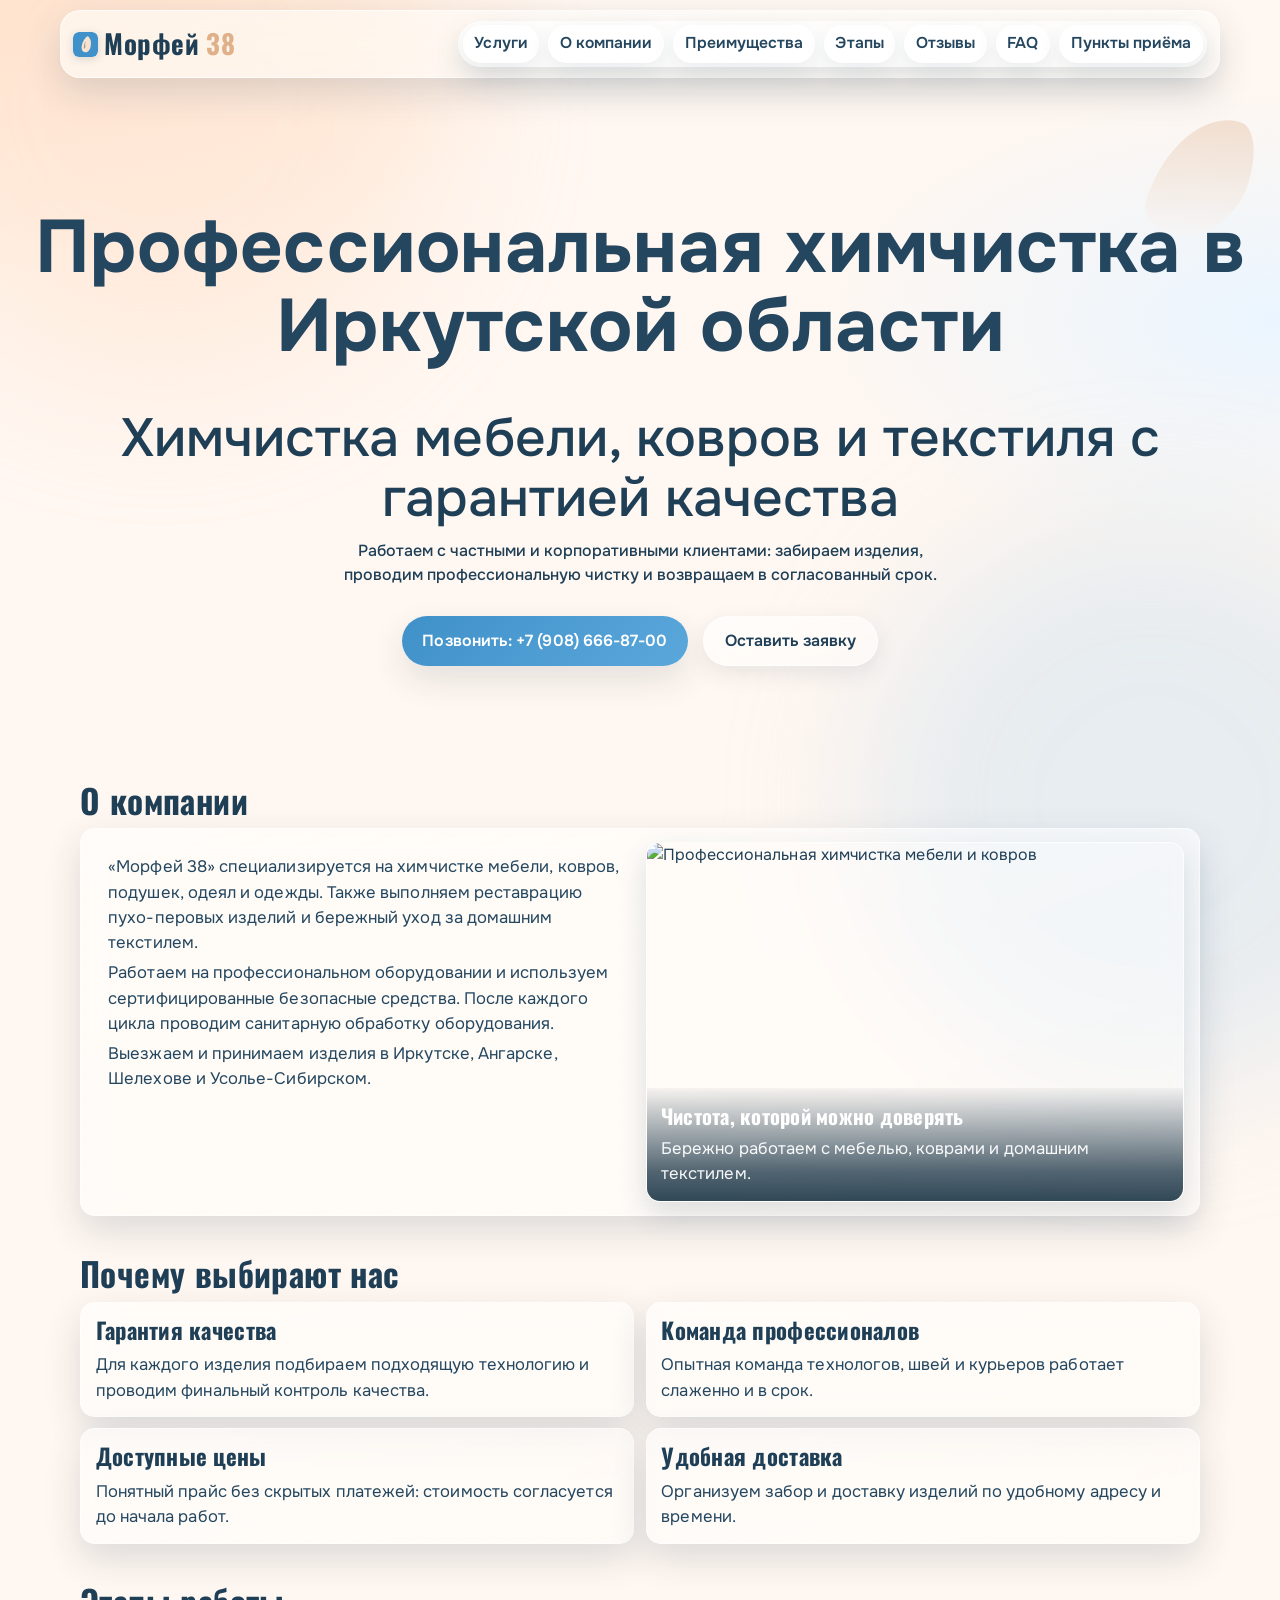
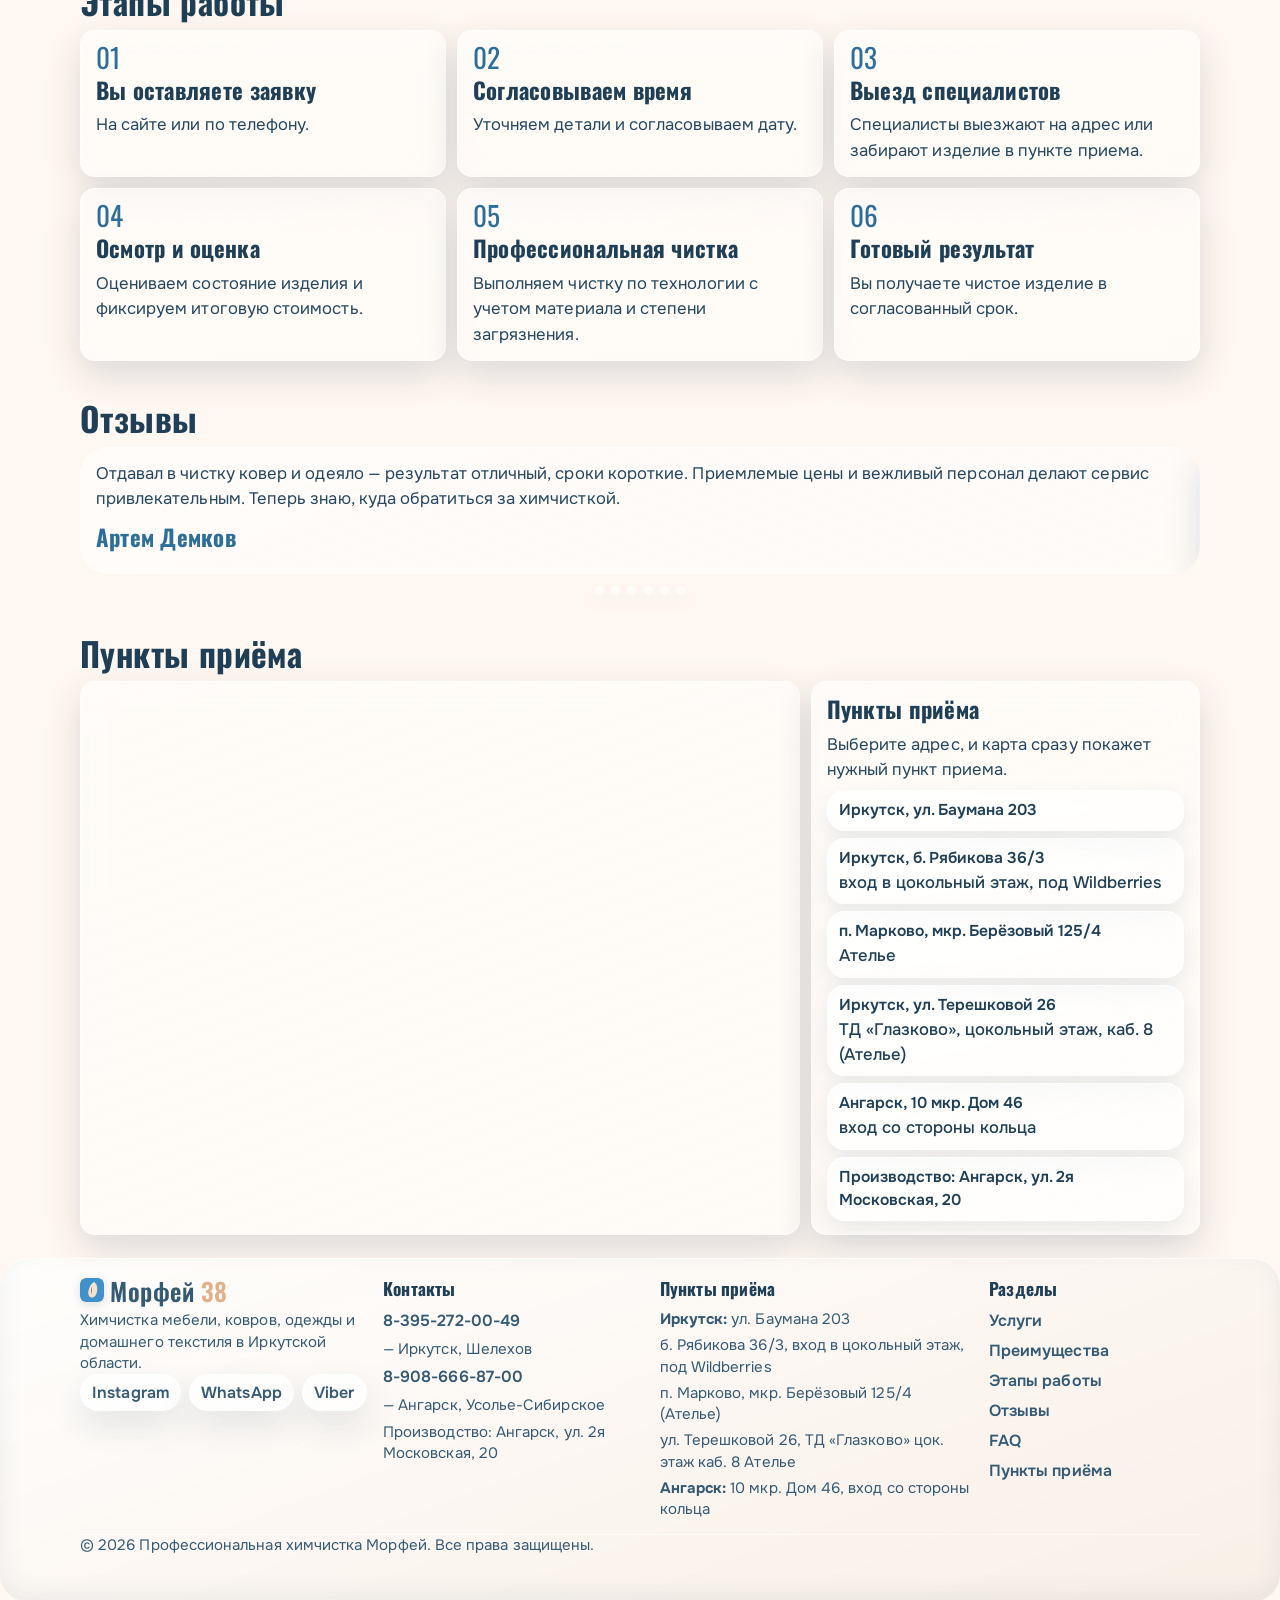
==== commit 79b69e6f: "Add files via upload" ====
--- a/index.html
+++ b/index.html
@@ -12,6 +12,7 @@
   <meta name="description" content="Профессиональная химчистка мебели, ковров, одежды и текстиля. Пункты приема в Иркутске, Ангарске, Шелехове и Усолье-Сибирском.">
   <link rel="preconnect" href="https://fonts.googleapis.com">
   <link rel="preconnect" href="https://fonts.gstatic.com" crossorigin>
+  <link rel="preconnect" href="https://images.unsplash.com" crossorigin>
   <link href="https://fonts.googleapis.com/css2?family=Oswald:wght@400;500;700&family=Onest:wght@400;500;600;700&display=swap" rel="stylesheet">
   <link rel="stylesheet" href="styles.css">
 </head>
@@ -30,7 +31,7 @@
         <a href="#stages">Этапы</a>
         <a href="#reviews">Отзывы</a>
         <a href="faq.html">FAQ</a>
-        <a href="#contact">Контакты</a>
+        <a href="#contact">Пункты приёма</a>
       </nav>
     </div>
   </header>
@@ -38,12 +39,14 @@
   <main>
     <section class="hero container reveal">
       <div class="feather-mark" aria-hidden="true"></div>
-      <p class="kicker">Профессиональная химчистка в Иркутской области</p>
-      <h1>Химчистка мебели, ковров и текстиля с гарантией качества</h1>
-      <p class="lead">Работаем с частными и корпоративными клиентами. Забираем изделия, проводим чистку по технологии и возвращаем в согласованный срок.</p>
+      <div class="hero-heading">
+        <p class="kicker">Профессиональная химчистка в Иркутской области</p>
+        <h1>Химчистка мебели, ковров и текстиля с гарантией качества</h1>
+      </div>
+      <p class="lead">Работаем с частными и корпоративными клиентами: забираем изделия, проводим профессиональную чистку и возвращаем в согласованный срок.</p>
       <div class="hero-actions">
         <a class="btn btn-primary" href="tel:+79086668700">Позвонить: +7 (908) 666-87-00</a>
-        <a class="btn btn-light" href="#request">Оставить заявку</a>
+        <a class="btn btn-light" href="request.html">Оставить заявку</a>
       </div>
     </section>
 
@@ -51,14 +54,31 @@
       <div class="section-head">
         <h2>О компании</h2>
       </div>
-      <div class="about-box card">
-        <p>«Морфей 38» специализируется на химчистке мебели, ковров, подушек, одеял и одежды. Также выполняем реставрацию пухо-перовых изделий и уход за домашним текстилем.</p>
-        <p>Работаем на профессиональном оборудовании и используем сертифицированные безопасные средства. После каждого цикла обязательно выполняем санитарную обработку оборудования.</p>
-        <p>Работаем в Иркутске, Ангарске, Шелехове и Усолье-Сибирском.</p>
-      </div>
-    </section>
-
-    <section class="section container reveal" id="advantages">
+      <div class="card about-shell">
+        <div class="grid about-request-grid">
+          <article class="about-col" id="about-info">
+            <div class="about-box">
+              <p>«Морфей 38» специализируется на химчистке мебели, ковров, подушек, одеял и одежды. Также выполняем реставрацию пухо-перовых изделий и бережный уход за домашним текстилем.</p>
+              <p>Работаем на профессиональном оборудовании и используем сертифицированные безопасные средства. После каждого цикла проводим санитарную обработку оборудования.</p>
+              <p>Выезжаем и принимаем изделия в Иркутске, Ангарске, Шелехове и Усолье-Сибирском.</p>
+            </div>
+          </article>
+          <article class="about-visual" aria-label="Профессиональная химчистка">
+            <img
+              src="https://images.unsplash.com/photo-1563453392212-326f5e854473?auto=format&fit=crop&w=1400&q=80"
+              alt="Профессиональная химчистка мебели и ковров"
+              loading="lazy"
+              decoding="async">
+            <div class="about-visual__overlay">
+              <h3>Чистота, которой можно доверять</h3>
+              <p>Бережно работаем с мебелью, коврами и домашним текстилем.</p>
+            </div>
+          </article>
+        </div>
+      </div>
+    </section>
+
+            <section class="section container reveal" id="advantages">
       <div class="section-head">
         <h2>Почему выбирают нас</h2>
       </div>
@@ -83,13 +103,12 @@
         <article class="card step-card"><span class="step-num">06</span><h3>Готовый результат</h3><p>Вы получаете чистое изделие в согласованный срок.</p></article>
       </div>
     </section>
-
     <section class="section container reveal" id="reviews">
       <div class="section-head">
         <h2>Отзывы</h2>
       </div>
       <div class="reviews-slider" id="reviews-slider">
-        <button class="reviews-arrow" type="button" id="reviews-prev" aria-label="Предыдущий отзыв">←</button>
+        
         <div class="reviews-viewport">
           <div class="reviews-track" id="reviews-track">
             <article class="card testimonial-card">
@@ -109,7 +128,7 @@
               <h3>Любовь Стельмах</h3>
             </article>
             <article class="card testimonial-card">
-              <p>Офигенная чистка! Постоянно сдаю пуховики зимние, неделя ожидания и курточки как новые. Чистые и пышные.<br>Пиджак тоже хорошо почистили. Спасибо!</p>
+              <p>Отличная чистка! Регулярно сдаю зимние пуховики: через неделю забираю вещи чистыми и объемными, как новые.<br>Пиджак тоже почистили очень хорошо. Спасибо!</p>
               <h3>Маргарита Александрова</h3>
             </article>
             <article class="card testimonial-card">
@@ -118,54 +137,17 @@
             </article>
           </div>
         </div>
-        <button class="reviews-arrow" type="button" id="reviews-next" aria-label="Следующий отзыв">→</button>
+        
       </div>
       <div class="reviews-dots" id="reviews-dots" aria-label="Навигация по отзывам"></div>
     </section>
 
 <section class="section container reveal" id="contact">
       <div class="section-head">
-        <h2>Контакты и пункты приема</h2>
+        <h2>Пункты приёма</h2>
       </div>
       <div class="grid contact-grid">
-        <article class="card contact-main">
-          <h3>Наши контакты</h3>
-          <p><a href="tel:+73952720049">8-395-272-00-49</a>, г. Иркутск, г. Шелехов</p>
-          <p><a href="tel:+79086668700">8-908-666-87-00</a>, г. Ангарск, г. Усолье-Сибирское</p>
-          <p>Адрес производства: г. Ангарск, ул. 2я Московская, 20</p>
-        </article>
-
-        <article class="card contact-points">
-          <h3>Пункты приёма</h3>
-          <p class="contact-points__hint">Выберите адрес, и карта сразу покажет нужный пункт приема.</p>
-          <div class="pickup-list" id="pickup-list">
-            <button type="button" class="pickup-item is-active" data-address="Иркутск, улица Баумана, 203" aria-pressed="true">
-              Иркутск, ул. Баумана 203
-            </button>
-            <button type="button" class="pickup-item" data-address="Иркутск, бульвар Рябикова, 36/3" aria-pressed="false">
-              Иркутск, б. Рябикова 36/3
-              <small>вход в цокольный этаж, под Wildberries</small>
-            </button>
-            <button type="button" class="pickup-item" data-address="Иркутский район, Маркова, микрорайон Березовый, 125/4" aria-pressed="false">
-              п. Марково, мкр. Берёзовый 125/4
-              <small>Ателье</small>
-            </button>
-            <button type="button" class="pickup-item" data-address="Иркутск, улица Терешковой, 26" aria-pressed="false">
-              Иркутск, ул. Терешковой 26
-              <small>ТД «Глазково», цокольный этаж, каб. 8 (Ателье)</small>
-            </button>
-            <button type="button" class="pickup-item" data-address="Ангарск, 10-й микрорайон, 46" aria-pressed="false">
-              Ангарск, 10 мкр. Дом 46
-              <small>вход со стороны кольца</small>
-            </button>
-            <button type="button" class="pickup-item" data-address="Ангарск, 2-я Московская улица, 20" aria-pressed="false">
-              Производство: Ангарск, ул. 2я Московская, 20
-            </button>
-          </div>
-        </article>
-
         <article class="card map-card">
-          <h3 id="map-title">Иркутск, ул. Баумана 203</h3>
           <iframe
             id="pickup-map"
             class="map-frame"
@@ -175,90 +157,35 @@
             src="https://yandex.ru/map-widget/v1/?mode=search&text=%D0%98%D1%80%D0%BA%D1%83%D1%82%D1%81%D0%BA%2C%20%D1%83%D0%BB%D0%B8%D1%86%D0%B0%20%D0%91%D0%B0%D1%83%D0%BC%D0%B0%D0%BD%D0%B0%2C%20203">
           </iframe>
         </article>
-<article class="card form-card" id="request">
-          <h3>Оставить заявку</h3>
-          <form id="request-form" novalidate>
-            <div class="form-row form-row--double">
-              <label>
-                Ваше имя
-                <input type="text" name="name" placeholder="Например, Анна" autocomplete="name" maxlength="40" pattern="[A-Za-zА-Яа-яЁё\\s\\-]{2,40}" title="Только буквы, пробел и дефис (2-40 символов)" required>
-              </label>
-              <label>
-                Телефон
-                <input type="tel" name="phone" placeholder="+7 (___) ___-__-__" autocomplete="tel" inputmode="tel" maxlength="18" minlength="18" pattern="\+7 \(\d{3}\) \d{3}-\d{2}-\d{2}" title="Введите телефон в формате +7 (XXX) XXX-XX-XX" required>
-              </label>
-            </div>
-
-            <div class="form-row form-row--double">
-              <label>
-                Основная услуга
-                <select name="service" id="service-main" required>
-                  <option value="">Выберите услугу</option>
-                  <option>Чистка подушек</option>
-                  <option>Чистка одеял и пледов</option>
-                  <option>Чистка ковров</option>
-                  <option>Химчистка мебели</option>
-                  <option>Химчистка одежды</option>
-                  <option>Реставрация одеял</option>
-                </select>
-              </label>
-              <label>
-                Город
-                <select name="city" required>
-                  <option value="">Выберите город</option>
-                  <option>Иркутск</option>
-                  <option>Ангарск</option>
-                  <option>Шелехов</option>
-                  <option>Усолье-Сибирское</option>
-                </select>
-              </label>
-            </div>
-
-            <div class="form-row">
-              <div class="extra-services" id="extra-services">
-                <div class="extra-services__head">
-                  <span>Дополнительные услуги</span>
-                  <button type="button" class="extra-services__add" id="add-service-btn">+ Добавить услугу</button>
-                </div>
-                <div class="extra-services__list" id="extra-services-list"></div>
-              </div>
-            </div>
-
-            <div class="form-row">
-              <label>
-                Удобная дата
-                <input type="text" name="date" placeholder="ДД.ММ.ГГГГ" inputmode="numeric" maxlength="10" pattern="\d{2}\.\d{2}\.\d{4}" title="Введите дату в формате ДД.ММ.ГГГГ" required>
-              </label>
-            </div>
-
-            <div class="form-row form-row--double">
-              <label>
-                Когда удобно принять звонок: с
-                <select name="callTimeFrom" id="call-time-from" required>
-                  <option value="">Выберите время</option>
-                </select>
-              </label>
-              <label>
-                до
-                <select name="callTimeTo" id="call-time-to" required>
-                  <option value="">Выберите время</option>
-                </select>
-              </label>
-            </div>
-
-            <label>
-              Комментарий к заявке
-              <textarea name="comment" rows="4" placeholder="Укажите детали: что нужно почистить, адрес или пожелания" maxlength="300"></textarea>
-            </label>
-
-            <label class="consent">
-              <input type="checkbox" name="consent" required>
-              <span><a href="privacy.html" target="_blank" rel="noopener noreferrer">Нажимая «Отправить заявку», вы соглашаетесь на обработку персональных данных.</a></span>
-            </label>
-            <button type="submit" class="btn btn-primary">Отправить заявку</button>
-          </form>
-        </article>
-      </div>
+
+        <article class="card contact-points">
+          <h3>Пункты приёма</h3>
+          <p class="contact-points__hint">Выберите адрес, и карта сразу покажет нужный пункт приема.</p>
+          <div class="pickup-list" id="pickup-list">
+            <button type="button" class="pickup-item is-active" data-address="Иркутск, улица Баумана, 203" aria-pressed="true">
+              Иркутск, ул. Баумана 203
+            </button>
+            <button type="button" class="pickup-item" data-address="Иркутск, бульвар Рябикова, 36/3" aria-pressed="false">
+              Иркутск, б. Рябикова 36/3
+              <small>вход в цокольный этаж, под Wildberries</small>
+            </button>
+            <button type="button" class="pickup-item" data-address="Иркутский район, Маркова, микрорайон Березовый, 125/4" aria-pressed="false">
+              п. Марково, мкр. Берёзовый 125/4
+              <small>Ателье</small>
+            </button>
+            <button type="button" class="pickup-item" data-address="Иркутск, улица Терешковой, 26" aria-pressed="false">
+              Иркутск, ул. Терешковой 26
+              <small>ТД «Глазково», цокольный этаж, каб. 8 (Ателье)</small>
+            </button>
+            <button type="button" class="pickup-item" data-address="Ангарск, 10-й микрорайон, 46" aria-pressed="false">
+              Ангарск, 10 мкр. Дом 46
+              <small>вход со стороны кольца</small>
+            </button>
+            <button type="button" class="pickup-item" data-address="Ангарск, 2-я Московская улица, 20" aria-pressed="false">
+              Производство: Ангарск, ул. 2я Московская, 20
+            </button>
+          </div>
+        </article></div>
     </section>
   </main>
 
@@ -304,7 +231,7 @@
           <a href="#stages">Этапы работы</a>
           <a href="#reviews">Отзывы</a>
           <a href="faq.html">FAQ</a>
-          <a href="#contact">Контакты</a>
+          <a href="#contact">Пункты приёма</a>
         </div>
       </div>
 
@@ -328,9 +255,30 @@
 
 
 
+
+
+
+
+
+
+
+
+
+
+
+
+
+
+
+
+
+
+
+
+
+
+
+
+
+
 
-
-
-
-
-
--- a/styles.css
+++ b/styles.css
@@ -812,7 +812,7 @@
     top: 1.1rem;
   }
 }
-
+
 
 .contact-points__hint {
   margin: 0;
@@ -1105,7 +1105,7 @@
 
 .reviews-track {
   will-change: transform;
-}
+}
 
 /* Mobile menu readability */
 @media (max-width: 920px) {
@@ -1123,7 +1123,7 @@
   .menu a:focus-visible {
     background: rgba(255, 255, 255, 0.98);
   }
-}
+}
 
 .brand-mark {
   width: 22px;
@@ -1136,7 +1136,7 @@
 .footer-brand-logo .brand-mark {
   width: 20px;
   height: 20px;
-}
+}
 
 /* Soft borderless UI */
 :root {
@@ -1279,10 +1279,10 @@
   .menu a {
     border-radius: 999px;
   }
-}
-
-
-
+}
+
+
+
 
 /* Fix text blocks + compact spacing */
 .section {
@@ -1336,7 +1336,7 @@
     padding: 0.78rem 0.84rem;
     border-radius: 16px;
   }
-}
+}
 
 /* Contact list compact spacing */
 .contact-points h3 {
@@ -1363,7 +1363,7 @@
 .pickup-item small {
   margin-top: 0.12rem;
   line-height: 1.3;
-}
+}
 
 /* Global compact typography */
 body {
@@ -1408,7 +1408,7 @@
 ol {
   margin-top: 0.3rem;
   margin-bottom: 0;
-}
+}
 
 /* Global compact blocks */
 .card,
@@ -1451,7 +1451,7 @@
   .section {
     padding: 0.55rem 0 0.95rem !important;
   }
-}
+}
 
 /* Hard fix: remove large paragraph gaps everywhere */
 .about-box,
@@ -1492,7 +1492,7 @@
 .contact-main p + p,
 .contact-points p + p {
   margin-top: 0.22rem !important;
-}
+}
 
 /* Compact request form spacing */
 #request-form {
@@ -1563,7 +1563,7 @@
   #request-form textarea {
     padding: 0.46rem 0.56rem !important;
   }
-}
+}
 
 /* Typography boost + stronger FAQ contrast */
 :root {
@@ -1647,7 +1647,7 @@
   .privacy-content {
     font-size: 0.95rem !important;
   }
-}
+}
 
 /* FINAL readability override: larger blocks and text */
 body {
@@ -1774,7 +1774,7 @@
   .grid {
     gap: 0.7rem !important;
   }
-}
+}
 
 /* FINAL++ readability override */
 body {
@@ -1899,7 +1899,7 @@
     padding: 1rem 1.02rem !important;
     border-radius: 16px !important;
   }
-}
+}
 
 /* Balance override: reduce oversized text/blocks */
 body {
@@ -2011,7 +2011,7 @@
     padding: 0.72rem 0.76rem !important;
     border-radius: 14px !important;
   }
-}
+}
 
 /* Brand text bigger in header and footer */
 .header .brand {
@@ -2032,7 +2032,7 @@
   .footer-brand-logo {
     font-size: 1.42rem !important;
   }
-}
+}
 
 /* Main only: bigger small text + smaller blocks (header/footer untouched) */
 main small,
@@ -2094,7 +2094,7 @@
     padding: 0.6rem 0.68rem !important;
     border-radius: 12px !important;
   }
-}
+}
 
 /* Tighter gap between section heading and blocks */
 main .section-head {
@@ -2114,13 +2114,13 @@
 main .section-head + .faq-list,
 main .section-head + .about-box {
   margin-top: 0.08rem !important;
-}
+}
 
 /* Reviews swipe support on mobile */
 .reviews-slider,
 .reviews-viewport {
   touch-action: pan-y;
-}
+}
 
 /* Bigger block subheadings */
 main .card h3,
@@ -2156,7 +2156,7 @@
   main .faq-item summary {
     font-size: 1.12rem !important;
   }
-}
+}
 
 /* Internal block titles only */
 main .card > h3,
@@ -2189,7 +2189,7 @@
     font-size: 1.2rem !important;
     margin-bottom: 0.42rem !important;
   }
-}
+}
 
 /* Bigger body text inside blocks */
 main .card p,
@@ -2222,7 +2222,7 @@
     font-size: 1rem !important;
     line-height: 1.5 !important;
   }
-}
+}
 
 /* Larger internal block titles (extra) */
 main .card > h3,
@@ -2254,7 +2254,7 @@
     font-size: 1.3rem !important;
     line-height: 1.28 !important;
   }
-}
+}
 
 /* Compact request form design (no typography changes) */
 main .form-card#request {
@@ -2345,7 +2345,7 @@
   main #request-form textarea {
     min-height: 64px !important;
   }
-}
+}
 
 /* Fix: keep normal width, compact only by height */
 main .form-card#request {
@@ -2402,7 +2402,7 @@
     padding-top: 0.5rem !important;
     padding-bottom: 0.5rem !important;
   }
-}
+}
 
 /* === Final adaptive baseline (desktop + mobile) === */
 :root {
@@ -2596,7 +2596,7 @@
   main #request-form textarea {
     min-height: 66px !important;
   }
-}
+}
 
 /* Higher contrast for small text everywhere */
 :root {
@@ -2625,7 +2625,7 @@
 .footer-col p,
 .footer-bottom p {
   color: #2b4a61 !important;
-}
+}
 
 /* Compact hero H1 */
 .hero h1 {
@@ -2641,7 +2641,7 @@
     max-width: 15ch !important;
     margin-bottom: 0.35rem !important;
   }
-}
+}
 
 /* Hero H1 slightly larger */
 .hero h1 {
@@ -2652,7 +2652,7 @@
   .hero h1 {
     font-size: clamp(1.56rem, 6.3vw, 2.2rem) !important;
   }
-}
+}
 
 /* Hero H1 one more step larger */
 .hero h1 {
@@ -2663,7 +2663,7 @@
   .hero h1 {
     font-size: clamp(1.66rem, 6.7vw, 2.35rem) !important;
   }
-}
+}
 
 /* Hero H1 larger again */
 .hero h1 {
@@ -2674,7 +2674,7 @@
   .hero h1 {
     font-size: clamp(1.76rem, 7.1vw, 2.5rem) !important;
   }
-}
+}
 
 /* Main-only: bigger small text on all pages (header/footer untouched) */
 main small,
@@ -2713,7 +2713,7 @@
     font-size: 0.98rem !important;
     line-height: 1.48 !important;
   }
-}
+}
 
 /* Final: higher contrast for all small/supporting text */
 :root {
@@ -2744,7 +2744,7 @@
 .footer-col p,
 .footer-bottom p {
   color: #1f3f56 !important;
-}
+}
 
 /* Larger internal block titles */
 main .card > h3,
@@ -2776,7 +2776,7 @@
     font-size: 1.24rem !important;
     margin-bottom: 0.4rem !important;
   }
-}
+}
 
 /* Request form compact layout only (no typography changes) */
 main .form-card#request {
@@ -2868,7 +2868,7 @@
     min-height: 34px !important;
     padding: 0.3rem 0.5rem !important;
   }
-}
+}
 
 /* FAQ smaller text */
 #faq .faq-item > summary {
@@ -2889,4 +2889,2010 @@
   #faq .faq-item p {
     font-size: 0.88rem !important;
   }
+}
+
+/* Reviews: arrows inside cards + auto height */
+.reviews-slider {
+  grid-template-columns: 1fr !important;
+}
+
+#reviews-prev,
+#reviews-next {
+  display: none !important;
+}
+
+.reviews-viewport {
+  transition: height 0.35s ease;
+}
+
+.reviews-track {
+  align-items: flex-start;
+}
+
+.testimonial-card {
+  height: auto !important;
+  display: flex;
+  flex-direction: column;
+  align-items: flex-start;
+}
+
+.review-card-controls {
+  margin-top: 0.55rem;
+  display: inline-flex;
+  gap: 0.38rem;
+}
+
+.review-card-arrow {
+  width: 36px;
+  height: 36px;
+  border: 1px solid rgba(36, 70, 95, 0.22);
+  border-radius: 999px;
+  background: rgba(255, 255, 255, 0.88);
+  color: #1f4259;
+  font: inherit;
+  font-size: 1rem;
+  line-height: 1;
+  cursor: pointer;
+}
+
+.review-card-arrow:hover {
+  background: rgba(255, 255, 255, 0.98);
+}
+
+.review-card-arrow:focus-visible {
+  outline: 2px solid rgba(64, 145, 201, 0.55);
+  outline-offset: 2px;
+}
+
+@media (max-width: 920px) {
+  .review-card-arrow {
+    width: 34px;
+    height: 34px;
+  }
+}
+
+/* Contact section layout: map left, pickup points right */
+#contact .contact-grid {
+  grid-template-columns: 1.7fr 0.85fr !important;
+  align-items: start;
+}
+
+#contact .contact-grid .map-card {
+  grid-column: auto !important;
+  order: 1;
+}
+
+#contact .contact-grid .contact-points {
+  order: 2;
+}
+
+#contact .contact-grid .form-card {
+  grid-column: 1 / -1;
+  order: 3;
+}
+
+@media (max-width: 920px) {
+  #contact .contact-grid {
+    grid-template-columns: 1fr !important;
+  }
+#contact .contact-grid .contact-points {
+    order: 1;
+  }
+
+  #contact .contact-grid .map-card {
+    order: 2;
+  }
+
+  #contact .contact-grid .form-card {
+    order: 3;
+  }
+}
+
+/* Compact header width */
+.header .nav-wrap {
+  width: min(980px, 92vw) !important;
+  margin-inline: auto !important;
+}
+
+@media (max-width: 920px) {
+  .header .nav-wrap {
+    width: min(680px, 94vw) !important;
+  }
+}
+
+/* Larger brand in header and footer */
+.header .brand {
+  font-size: 2rem !important;
+}
+
+.header .brand .brand-mark {
+  width: 28px !important;
+  height: 28px !important;
+}
+
+.footer-brand-logo {
+  font-size: 1.8rem !important;
+}
+
+.footer-brand-logo .brand-mark {
+  width: 24px !important;
+  height: 24px !important;
+}
+
+@media (max-width: 920px) {
+  .header .brand {
+    font-size: 1.75rem !important;
+  }
+
+  .header .brand .brand-mark {
+    width: 24px !important;
+    height: 24px !important;
+  }
+
+  .footer-brand-logo {
+    font-size: 1.56rem !important;
+  }
+
+  .footer-brand-logo .brand-mark {
+    width: 21px !important;
+    height: 21px !important;
+  }
+}
+
+/* Revert brand text size, keep enlarged logo icon */
+.header .brand {
+  font-size: 1.75rem !important;
+}
+
+.footer-brand-logo {
+  font-size: 1.55rem !important;
+}
+
+@media (max-width: 920px) {
+  .header .brand {
+    font-size: 1.58rem !important;
+  }
+
+  .footer-brand-logo {
+    font-size: 1.42rem !important;
+  }
+}
+
+/* Reviews arrows: styled and placed in card corners */
+.testimonial-card {
+  position: relative;
+  padding-bottom: 3rem !important;
+}
+
+.review-card-controls {
+  position: absolute;
+  inset: 0;
+  pointer-events: none;
+  margin: 0;
+  display: block;
+}
+
+.review-card-arrow {
+  position: absolute;
+  pointer-events: auto;
+  width: 40px;
+  height: 40px;
+  border: 0;
+  border-radius: 999px;
+  background: linear-gradient(145deg, #4ba0d8, #2f7cb4);
+  color: #fff;
+  font: inherit;
+  font-size: 1.08rem;
+  line-height: 1;
+  box-shadow: 0 10px 20px rgba(30, 84, 122, 0.3);
+  cursor: pointer;
+  transition: transform 0.2s ease, box-shadow 0.2s ease, filter 0.2s ease;
+}
+
+.review-card-arrow--prev {
+  left: 0.72rem;
+  bottom: 0.72rem;
+}
+
+.review-card-arrow--next {
+  right: 0.72rem;
+  bottom: 0.72rem;
+}
+
+.review-card-arrow:hover {
+  transform: translateY(-2px) scale(1.03);
+  filter: brightness(1.06);
+  box-shadow: 0 14px 28px rgba(30, 84, 122, 0.36);
+}
+
+.review-card-arrow:active {
+  transform: translateY(0) scale(0.98);
+}
+
+@media (max-width: 920px) {
+  .testimonial-card {
+    padding-bottom: 2.8rem !important;
+  }
+
+  .review-card-arrow {
+    width: 36px;
+    height: 36px;
+    font-size: 1rem;
+  }
+
+  .review-card-arrow--prev {
+    left: 0.62rem;
+    bottom: 0.62rem;
+  }
+
+  .review-card-arrow--next {
+    right: 0.62rem;
+    bottom: 0.62rem;
+  }
+}
+
+/* Fix review arrows overlap */
+.testimonial-card {
+  padding-bottom: 4.2rem !important;
+}
+
+.testimonial-card p {
+  margin-bottom: 0.7rem !important;
+}
+
+.testimonial-card h3 {
+  margin-bottom: 0 !important;
+}
+
+.review-card-controls {
+  inset: auto 0 0 0;
+  height: 0;
+}
+
+.review-card-arrow--prev {
+  left: 0.9rem;
+  bottom: 0.9rem;
+}
+
+.review-card-arrow--next {
+  right: 0.9rem;
+  bottom: 0.9rem;
+}
+
+@media (max-width: 920px) {
+  .testimonial-card {
+    padding-bottom: 3.6rem !important;
+  }
+
+  .review-card-arrow--prev {
+    left: 0.62rem;
+    bottom: 0.62rem;
+  }
+
+  .review-card-arrow--next {
+    right: 0.62rem;
+    bottom: 0.62rem;
+  }
+}
+
+/* Hard fix: review controls without overlap */
+.testimonial-card {
+  position: relative;
+  display: flex;
+  flex-direction: column;
+  align-items: stretch;
+  padding-bottom: 0.9rem !important;
+}
+
+.review-card-controls {
+  position: static !important;
+  inset: auto !important;
+  height: auto !important;
+  width: 100%;
+  margin-top: 0.8rem !important;
+  display: flex !important;
+  justify-content: space-between !important;
+  align-items: center;
+  pointer-events: auto;
+}
+
+.review-card-arrow {
+  position: static !important;
+}
+
+.review-card-arrow--prev,
+.review-card-arrow--next {
+  left: auto !important;
+  right: auto !important;
+  bottom: auto !important;
+}
+
+/* Reviews controls: hover-reveal on desktop, hidden on mobile */
+@media (min-width: 921px) {
+  .testimonial-card {
+    position: relative;
+    padding-bottom: 4.2rem !important;
+  }
+
+  .review-card-controls {
+    position: absolute !important;
+    left: 0;
+    right: 0;
+    bottom: 0.8rem;
+    width: 100%;
+    padding: 0 0.9rem;
+    margin: 0 !important;
+    display: flex !important;
+    justify-content: space-between !important;
+    align-items: center;
+    opacity: 0;
+    transform: translateY(10px) scale(0.98);
+    transition: opacity 0.22s ease, transform 0.22s ease;
+    pointer-events: none;
+  }
+
+  .testimonial-card:hover .review-card-controls,
+  .testimonial-card:focus-within .review-card-controls {
+    opacity: 1;
+    transform: translateY(0) scale(1);
+    pointer-events: auto;
+  }
+
+  .review-card-arrow {
+    width: 40px;
+    height: 40px;
+  }
+}
+
+@media (max-width: 920px) {
+  .review-card-controls {
+    display: none !important;
+  }
+
+  .testimonial-card {
+    padding-bottom: 0.9rem !important;
+  }
+}
+
+/* Reviews arrows: slide from side walls, flat and compact */
+@media (min-width: 921px) {
+  .testimonial-card {
+    position: relative;
+    overflow: hidden;
+    padding-bottom: 1rem !important;
+  }
+
+  .review-card-controls {
+    position: absolute !important;
+    inset: 0 !important;
+    margin: 0 !important;
+    padding: 0 !important;
+    pointer-events: none;
+    opacity: 1 !important;
+    transform: none !important;
+  }
+
+  .review-card-arrow {
+    position: absolute !important;
+    top: 50%;
+    width: 28px;
+    height: 64px;
+    border: 0;
+    border-radius: 6px;
+    background: rgba(47, 124, 180, 0.92);
+    color: #fff;
+    box-shadow: none;
+    font-size: 1rem;
+    line-height: 1;
+    padding: 0;
+    opacity: 0;
+    pointer-events: auto;
+    transition: transform 0.2s ease, opacity 0.2s ease, background-color 0.2s ease;
+  }
+
+  .review-card-arrow--prev {
+    left: -1px !important;
+    transform: translate(-14px, -50%);
+  }
+
+  .review-card-arrow--next {
+    right: -1px !important;
+    transform: translate(14px, -50%);
+  }
+
+  .testimonial-card:hover .review-card-arrow,
+  .testimonial-card:focus-within .review-card-arrow {
+    opacity: 1;
+  }
+
+  .testimonial-card:hover .review-card-arrow--prev,
+  .testimonial-card:focus-within .review-card-arrow--prev {
+    transform: translate(0, -50%);
+  }
+
+  .testimonial-card:hover .review-card-arrow--next,
+  .testimonial-card:focus-within .review-card-arrow--next {
+    transform: translate(0, -50%);
+  }
+
+  .review-card-arrow:hover {
+    background: #256996;
+    filter: none;
+  }
+}
+
+@media (max-width: 920px) {
+  .review-card-controls,
+  .review-card-arrow {
+    display: none !important;
+  }
+}
+
+/* Review side arrows: glass style and narrower */
+@media (min-width: 921px) {
+  .review-card-arrow {
+    width: 20px !important;
+    height: 58px !important;
+    border-radius: 5px !important;
+    background: linear-gradient(165deg, rgba(255,255,255,0.62), rgba(255,255,255,0.38)) !important;
+    border: 1px solid rgba(255,255,255,0.68) !important;
+    color: #1f4a64 !important;
+    box-shadow: 0 10px 20px rgba(46, 74, 98, 0.18) !important;
+    backdrop-filter: blur(10px) saturate(130%);
+    -webkit-backdrop-filter: blur(10px) saturate(130%);
+    font-size: 0.92rem !important;
+  }
+
+  .review-card-arrow:hover {
+    background: linear-gradient(165deg, rgba(255,255,255,0.76), rgba(255,255,255,0.52)) !important;
+    border-color: rgba(255,255,255,0.82) !important;
+    color: #163f58 !important;
+    box-shadow: 0 12px 24px rgba(46, 74, 98, 0.22) !important;
+  }
+}
+
+/* Header case narrower */
+.header .nav-wrap {
+  width: min(860px, 90vw) !important;
+}
+
+@media (max-width: 920px) {
+  .header .nav-wrap {
+    width: min(620px, 92vw) !important;
+  }
+}
+
+/* Revert header case width to previous */
+.header .nav-wrap {
+  width: min(980px, 92vw) !important;
+}
+
+@media (max-width: 920px) {
+  .header .nav-wrap {
+    width: min(680px, 94vw) !important;
+  }
+}
+
+/* Header edges (corners) only */
+.header {
+  border-radius: 18px !important;
+}
+
+@media (max-width: 920px) {
+  .header {
+    border-radius: 14px !important;
+  }
+}
+
+/* Header with side offsets (not full screen width) */
+.header {
+  width: min(1120px, calc(100% - 28px)) !important;
+  margin: 8px auto 0 !important;
+  top: 8px !important;
+  border-radius: 18px !important;
+}
+
+.header .nav-wrap {
+  width: 100% !important;
+}
+
+@media (max-width: 920px) {
+  .header {
+    width: calc(100% - 16px) !important;
+    margin-top: 6px !important;
+    top: 6px !important;
+    border-radius: 14px !important;
+  }
+}
+
+/* Header inner sizing tuned for narrower header */
+.header .nav-wrap {
+  min-height: 62px !important;
+  padding: 0.36rem 0.62rem !important;
+  gap: 0.65rem !important;
+}
+
+.header .brand {
+  font-size: 1.56rem !important;
+  gap: 0.36rem !important;
+}
+
+.header .brand .brand-mark {
+  width: 23px !important;
+  height: 23px !important;
+}
+
+.header .menu {
+  gap: 0.48rem !important;
+  padding: 0.24rem !important;
+}
+
+.header .menu a {
+  font-size: 0.92rem !important;
+  padding: 0.34rem 0.56rem !important;
+}
+
+.header .nav-toggle {
+  font-size: 0.9rem !important;
+  padding: 0.4rem 0.72rem !important;
+}
+
+@media (max-width: 920px) {
+  .header .nav-wrap {
+    min-height: 58px !important;
+    padding: 0.28rem 0.5rem !important;
+    gap: 0.5rem !important;
+  }
+
+  .header .brand {
+    font-size: 1.36rem !important;
+    gap: 0.32rem !important;
+  }
+
+  .header .brand .brand-mark {
+    width: 20px !important;
+    height: 20px !important;
+  }
+
+  .header .menu {
+    width: min(250px, 90vw) !important;
+    padding: 0.56rem !important;
+    gap: 0.28rem !important;
+  }
+
+  .header .menu a {
+    font-size: 0.92rem !important;
+    padding: 0.48rem 0.6rem !important;
+  }
+
+  .header .nav-toggle {
+    font-size: 0.86rem !important;
+    padding: 0.34rem 0.62rem !important;
+  }
+}
+
+/* Header slightly larger + container adjusted to content */
+.header {
+  width: min(1160px, calc(100% - 24px)) !important;
+  margin-top: 10px !important;
+  top: 10px !important;
+  border-radius: 20px !important;
+}
+
+.header .nav-wrap {
+  min-height: 66px !important;
+  padding: 0.42rem 0.72rem !important;
+  gap: 0.78rem !important;
+}
+
+.header .brand {
+  font-size: 1.68rem !important;
+  gap: 0.42rem !important;
+}
+
+.header .brand .brand-mark {
+  width: 25px !important;
+  height: 25px !important;
+}
+
+.header .menu {
+  gap: 0.56rem !important;
+  padding: 0.28rem !important;
+}
+
+.header .menu a {
+  font-size: 0.98rem !important;
+  padding: 0.4rem 0.66rem !important;
+}
+
+.header .nav-toggle {
+  font-size: 0.94rem !important;
+  padding: 0.42rem 0.76rem !important;
+}
+
+@media (max-width: 920px) {
+  .header {
+    width: calc(100% - 14px) !important;
+    margin-top: 6px !important;
+    top: 6px !important;
+    border-radius: 15px !important;
+  }
+
+  .header .nav-wrap {
+    min-height: 60px !important;
+    padding: 0.32rem 0.56rem !important;
+    gap: 0.56rem !important;
+  }
+
+  .header .brand {
+    font-size: 1.44rem !important;
+  }
+
+  .header .brand .brand-mark {
+    width: 21px !important;
+    height: 21px !important;
+  }
+
+  .header .menu {
+    width: min(270px, 92vw) !important;
+    padding: 0.62rem !important;
+  }
+
+  .header .menu a {
+    font-size: 0.94rem !important;
+    padding: 0.5rem 0.64rem !important;
+  }
+
+  .header .nav-toggle {
+    font-size: 0.9rem !important;
+    padding: 0.36rem 0.66rem !important;
+  }
+}
+
+/* Request form: compact + richer inner UI, card height by content */
+#contact .form-card#request {
+  height: auto !important;
+  min-height: 0 !important;
+  align-self: start;
+  padding: 0.72rem 0.78rem !important;
+}
+
+#contact .contact-grid .form-card {
+  height: auto !important;
+}
+
+#request-form {
+  gap: 0.34rem !important;
+}
+
+#request-form .form-row,
+#request-form .form-row--double {
+  gap: 0.28rem !important;
+  margin: 0 !important;
+}
+
+#request-form .form-row {
+  background: linear-gradient(165deg, rgba(255,255,255,0.56), rgba(255,255,255,0.34));
+  border: 1px solid rgba(255,255,255,0.58);
+  border-radius: 12px;
+  padding: 0.36rem;
+}
+
+#request-form .form-row.form-row--double {
+  grid-template-columns: repeat(2, minmax(0, 1fr));
+}
+
+#request-form label {
+  gap: 0.14rem !important;
+}
+
+#request-form input,
+#request-form select,
+#request-form textarea {
+  min-height: 36px !important;
+  padding: 0.36rem 0.52rem !important;
+  border-radius: 10px !important;
+  background: rgba(255,255,255,0.9) !important;
+  box-shadow: inset 0 1px 0 rgba(255,255,255,0.85);
+}
+
+#request-form textarea {
+  min-height: 64px !important;
+}
+
+#request-form .extra-services {
+  padding: 0.34rem 0.4rem !important;
+  border-radius: 10px !important;
+}
+
+#request-form .extra-services__head {
+  margin-bottom: 0.18rem !important;
+}
+
+#request-form .extra-services__list {
+  gap: 0.2rem !important;
+}
+
+#request-form .extra-service-item {
+  gap: 0.22rem !important;
+}
+
+#request-form .consent {
+  gap: 0.24rem !important;
+  margin: 0 !important;
+}
+
+#request-form .btn {
+  width: 100%;
+  min-height: 38px !important;
+  margin-top: 0.12rem !important;
+  padding: 0.42rem 0.64rem !important;
+}
+
+@media (max-width: 920px) {
+  #contact .form-card#request {
+    padding: 0.62rem 0.66rem !important;
+  }
+
+  #request-form {
+    gap: 0.26rem !important;
+  }
+
+  #request-form .form-row,
+  #request-form .form-row--double {
+    gap: 0.22rem !important;
+    padding: 0.3rem;
+  }
+
+  #request-form .form-row.form-row--double {
+    grid-template-columns: 1fr;
+  }
+
+  #request-form input,
+  #request-form select {
+    min-height: 34px !important;
+    padding: 0.32rem 0.46rem !important;
+  }
+
+  #request-form textarea {
+    min-height: 58px !important;
+    padding: 0.34rem 0.46rem !important;
+  }
+}
+
+/* Request form ultra-compact fix */
+#contact .form-card#request {
+  padding: 0.5rem 0.56rem !important;
+}
+
+#request-form {
+  gap: 0.16rem !important;
+}
+
+#request-form .form-row,
+#request-form .form-row--double {
+  gap: 0.14rem !important;
+  margin: 0 !important;
+  padding: 0 !important;
+  background: transparent !important;
+  border: 0 !important;
+}
+
+#request-form label {
+  gap: 0.08rem !important;
+  margin: 0 !important;
+}
+
+#request-form input,
+#request-form select {
+  min-height: 30px !important;
+  height: 30px !important;
+  padding: 0.22rem 0.42rem !important;
+  border-radius: 8px !important;
+}
+
+#request-form textarea {
+  min-height: 48px !important;
+  padding: 0.24rem 0.42rem !important;
+  border-radius: 8px !important;
+}
+
+#request-form .extra-services {
+  padding: 0.22rem 0.28rem !important;
+  border-radius: 8px !important;
+}
+
+#request-form .extra-services__head {
+  margin-bottom: 0.08rem !important;
+}
+
+#request-form .extra-services__list,
+#request-form .extra-service-item {
+  gap: 0.14rem !important;
+}
+
+#request-form .consent {
+  gap: 0.16rem !important;
+}
+
+#request-form .btn {
+  min-height: 32px !important;
+  height: 32px !important;
+  margin-top: 0.06rem !important;
+  padding: 0.2rem 0.5rem !important;
+}
+
+@media (max-width: 920px) {
+  #contact .form-card#request {
+    padding: 0.44rem 0.48rem !important;
+  }
+
+  #request-form {
+    gap: 0.12rem !important;
+  }
+
+  #request-form .form-row,
+  #request-form .form-row--double {
+    gap: 0.1rem !important;
+  }
+
+  #request-form input,
+  #request-form select {
+    min-height: 28px !important;
+    height: 28px !important;
+    padding: 0.18rem 0.38rem !important;
+  }
+
+  #request-form textarea {
+    min-height: 44px !important;
+    padding: 0.2rem 0.38rem !important;
+  }
+
+  #request-form .btn {
+    min-height: 30px !important;
+    height: 30px !important;
+  }
+}
+
+/* Request form MAX compact (final priority) */
+#contact .form-card#request {
+  max-width: 860px !important;
+  width: 100% !important;
+  margin: 0 auto !important;
+  padding: 0.38rem 0.44rem !important;
+  border-radius: 10px !important;
+}
+
+#contact #request-form {
+  gap: 0.08rem !important;
+}
+
+#contact #request-form .form-row,
+#contact #request-form .form-row--double {
+  display: grid;
+  gap: 0.08rem !important;
+  margin: 0 !important;
+  padding: 0 !important;
+  background: transparent !important;
+  border: 0 !important;
+}
+
+#contact #request-form .form-row--double {
+  grid-template-columns: repeat(2, minmax(0, 1fr));
+}
+
+#contact #request-form label {
+  gap: 0.04rem !important;
+  margin: 0 !important;
+}
+
+#contact #request-form input,
+#contact #request-form select {
+  min-height: 26px !important;
+  height: 26px !important;
+  padding: 0.1rem 0.34rem !important;
+  border-radius: 7px !important;
+  line-height: 1.1 !important;
+}
+
+#contact #request-form textarea {
+  min-height: 40px !important;
+  height: auto !important;
+  padding: 0.12rem 0.34rem !important;
+  border-radius: 7px !important;
+  line-height: 1.15 !important;
+}
+
+#contact #request-form .extra-services {
+  padding: 0.14rem 0.2rem !important;
+  border-radius: 7px !important;
+}
+
+#contact #request-form .extra-services__head {
+  margin-bottom: 0.04rem !important;
+}
+
+#contact #request-form .extra-services__list,
+#contact #request-form .extra-service-item {
+  gap: 0.08rem !important;
+}
+
+#contact #request-form .extra-services__add,
+#contact #request-form .extra-service-remove {
+  min-height: 24px !important;
+  height: 24px !important;
+  padding: 0.08rem 0.34rem !important;
+}
+
+#contact #request-form .consent {
+  gap: 0.1rem !important;
+  margin: 0 !important;
+}
+
+#contact #request-form .consent input {
+  margin-top: 0 !important;
+}
+
+#contact #request-form .btn {
+  min-height: 28px !important;
+  height: 28px !important;
+  margin-top: 0.04rem !important;
+  padding: 0.1rem 0.44rem !important;
+}
+
+@media (max-width: 920px) {
+  #contact .form-card#request {
+    max-width: 100% !important;
+    padding: 0.34rem 0.38rem !important;
+  }
+
+  #contact #request-form .form-row--double {
+    grid-template-columns: 1fr;
+  }
+
+  #contact #request-form {
+    gap: 0.06rem !important;
+  }
+
+  #contact #request-form .form-row,
+  #contact #request-form .form-row--double {
+    gap: 0.06rem !important;
+  }
+
+  #contact #request-form input,
+  #contact #request-form select {
+    min-height: 24px !important;
+    height: 24px !important;
+  }
+
+  #contact #request-form textarea {
+    min-height: 36px !important;
+  }
+
+  #contact #request-form .btn {
+    min-height: 26px !important;
+    height: 26px !important;
+  }
+}
+
+/* Request form ultra-compact hard override */
+#contact .form-card#request {
+  max-width: 760px !important;
+  width: 100% !important;
+  margin: 0 auto !important;
+  padding: 0.24rem 0.3rem !important;
+  border-radius: 8px !important;
+}
+
+#contact .form-card#request > h3 {
+  margin: 0 0 0.16rem !important;
+}
+
+#contact .form-card#request #request-form {
+  gap: 0.04rem !important;
+}
+
+#contact .form-card#request #request-form .form-row,
+#contact .form-card#request #request-form .form-row--double {
+  gap: 0.04rem !important;
+  margin: 0 !important;
+  padding: 0 !important;
+  border: 0 !important;
+  background: transparent !important;
+}
+
+#contact .form-card#request #request-form label {
+  gap: 0.02rem !important;
+  margin: 0 !important;
+  line-height: 1.1 !important;
+}
+
+#contact .form-card#request #request-form input,
+#contact .form-card#request #request-form select {
+  min-height: 22px !important;
+  height: 22px !important;
+  padding: 0.04rem 0.28rem !important;
+  border-radius: 6px !important;
+  line-height: 1.05 !important;
+}
+
+#contact .form-card#request #request-form textarea {
+  min-height: 32px !important;
+  padding: 0.06rem 0.28rem !important;
+  border-radius: 6px !important;
+  line-height: 1.1 !important;
+}
+
+#contact .form-card#request #request-form .extra-services {
+  padding: 0.08rem 0.12rem !important;
+  border-radius: 6px !important;
+}
+
+#contact .form-card#request #request-form .extra-services__head {
+  margin: 0 0 0.02rem !important;
+}
+
+#contact .form-card#request #request-form .extra-services__list,
+#contact .form-card#request #request-form .extra-service-item {
+  gap: 0.04rem !important;
+}
+
+#contact .form-card#request #request-form .extra-services__add,
+#contact .form-card#request #request-form .extra-service-remove {
+  min-height: 20px !important;
+  height: 20px !important;
+  padding: 0 0.26rem !important;
+}
+
+#contact .form-card#request #request-form .consent {
+  gap: 0.06rem !important;
+  margin: 0 !important;
+}
+
+#contact .form-card#request #request-form .consent input {
+  margin-top: 0 !important;
+}
+
+#contact .form-card#request #request-form .btn {
+  min-height: 24px !important;
+  height: 24px !important;
+  margin-top: 0.02rem !important;
+  padding: 0.02rem 0.36rem !important;
+}
+
+@media (max-width: 920px) {
+  #contact .form-card#request {
+    max-width: 100% !important;
+    padding: 0.2rem 0.24rem !important;
+  }
+
+  #contact .form-card#request #request-form .form-row--double {
+    grid-template-columns: 1fr !important;
+  }
+
+  #contact .form-card#request #request-form input,
+  #contact .form-card#request #request-form select {
+    min-height: 20px !important;
+    height: 20px !important;
+  }
+
+  #contact .form-card#request #request-form textarea {
+    min-height: 30px !important;
+  }
+
+  #contact .form-card#request #request-form .btn {
+    min-height: 22px !important;
+    height: 22px !important;
+  }
+}
+
+/* New two-column layout blocks */
+.about-request-grid {
+  grid-template-columns: 1fr 1fr;
+  align-items: start;
+  gap: 0.8rem !important;
+}
+
+.about-request-grid .about-col {
+  height: auto !important;
+}
+
+.about-request-grid .about-col .about-box {
+  border: 0;
+  background: transparent;
+  box-shadow: none;
+  padding: 0;
+  margin: 0;
+}
+
+.about-request-grid .form-card {
+  height: auto !important;
+  align-self: start;
+}
+
+.process-grid {
+  grid-template-columns: 1fr 1fr;
+  align-items: start;
+  gap: 0.8rem !important;
+}
+
+.process-col {
+  height: 100%;
+}
+
+.process-inner-grid {
+  margin-top: 0.4rem;
+  gap: 0.5rem !important;
+}
+
+.process-inner-grid .card {
+  height: auto;
+}
+
+.stages-inner-grid .step-card {
+  gap: 0.3rem;
+}
+
+@media (max-width: 920px) {
+  .about-request-grid,
+  .process-grid {
+    grid-template-columns: 1fr;
+    gap: 0.6rem !important;
+  }
+
+  .process-inner-grid {
+    gap: 0.42rem !important;
+  }
+}
+
+
+
+
+
+
+
+
+
+/* Contact map larger and balanced with pickup list */
+#contact .contact-grid {
+  grid-template-columns: 1.85fr 1fr !important;
+  align-items: stretch !important;
+}
+
+#contact .map-card,
+#contact .contact-points {
+  height: 100%;
+}
+
+#contact .map-card {
+  display: flex;
+  flex-direction: column;
+}
+
+#contact .map-card h3 {
+  padding-bottom: 0.5rem;
+}
+
+#contact .map-frame {
+  flex: 1;
+  width: 100%;
+  min-height: 520px !important;
+  height: 520px !important;
+  margin-top: 0 !important;
+}
+
+@media (max-width: 920px) {
+  #contact .contact-grid {
+    grid-template-columns: 1fr !important;
+    align-items: start !important;
+  }
+
+  #contact .map-frame {
+    min-height: 360px !important;
+    height: 360px !important;
+  }
+}
+
+/* Request page layout: image left, form right */
+.request-page #contact .request-layout {
+  grid-template-columns: 1.15fr 1fr;
+  align-items: stretch;
+  gap: 0.75rem !important;
+}
+
+.request-page #contact .request-visual {
+  position: relative;
+  overflow: hidden;
+  min-height: 560px;
+  padding: 0 !important;
+  border-radius: 16px !important;
+}
+
+.request-page #contact .request-visual img {
+  width: 100%;
+  height: 100%;
+  object-fit: cover;
+  display: block;
+}
+
+.request-page #contact .request-visual__overlay {
+  position: absolute;
+  left: 0;
+  right: 0;
+  bottom: 0;
+  padding: 0.9rem;
+  background: linear-gradient(180deg, rgba(16, 44, 65, 0) 0%, rgba(16, 44, 65, 0.72) 76%, rgba(16, 44, 65, 0.84) 100%);
+  color: #fff;
+}
+
+.request-page #contact .request-visual__overlay h3 {
+  margin: 0 0 0.24rem !important;
+  font-size: 1.28rem !important;
+  line-height: 1.2 !important;
+  color: #fff !important;
+}
+
+.request-page #contact .request-visual__overlay p {
+  margin: 0 !important;
+  color: rgba(255,255,255,0.95) !important;
+}
+
+/* Restore comfortable form sizing on request page */
+.request-page #contact .form-card#request {
+  max-width: none !important;
+  margin: 0 !important;
+  padding: 0.78rem 0.84rem !important;
+  border-radius: 14px !important;
+  align-self: stretch;
+}
+
+.request-page #contact .form-card#request > h3 {
+  margin: 0 0 0.46rem !important;
+}
+
+.request-page #contact #request-form {
+  gap: 0.44rem !important;
+}
+
+.request-page #contact #request-form .form-row,
+.request-page #contact #request-form .form-row--double {
+  gap: 0.34rem !important;
+  padding: 0 !important;
+  border: 0 !important;
+  background: transparent !important;
+}
+
+.request-page #contact #request-form label {
+  gap: 0.14rem !important;
+}
+
+.request-page #contact #request-form input,
+.request-page #contact #request-form select {
+  min-height: 38px !important;
+  height: 38px !important;
+  padding: 0.34rem 0.56rem !important;
+  border-radius: 10px !important;
+}
+
+.request-page #contact #request-form textarea {
+  min-height: 82px !important;
+  padding: 0.4rem 0.56rem !important;
+  border-radius: 10px !important;
+}
+
+.request-page #contact #request-form .extra-services {
+  padding: 0.38rem 0.46rem !important;
+  border-radius: 10px !important;
+}
+
+.request-page #contact #request-form .extra-services__head {
+  margin-bottom: 0.2rem !important;
+}
+
+.request-page #contact #request-form .extra-services__list,
+.request-page #contact #request-form .extra-service-item {
+  gap: 0.26rem !important;
+}
+
+.request-page #contact #request-form .extra-services__add,
+.request-page #contact #request-form .extra-service-remove {
+  min-height: 30px !important;
+  height: 30px !important;
+}
+
+.request-page #contact #request-form .consent {
+  gap: 0.32rem !important;
+}
+
+.request-page #contact #request-form .btn {
+  min-height: 40px !important;
+  height: 40px !important;
+  margin-top: 0.2rem !important;
+}
+
+@media (max-width: 1024px) {
+  .request-page #contact .request-layout {
+    grid-template-columns: 1fr;
+  }
+
+  .request-page #contact .request-visual {
+    min-height: 300px;
+  }
+}
+
+@media (max-width: 920px) {
+  .request-page #contact .request-visual {
+    min-height: 240px;
+  }
+
+  .request-page #contact .form-card#request {
+    padding: 0.66rem 0.72rem !important;
+  }
+
+  .request-page #contact #request-form {
+    gap: 0.34rem !important;
+  }
+
+  .request-page #contact #request-form .form-row,
+  .request-page #contact #request-form .form-row--double {
+    gap: 0.24rem !important;
+  }
+
+  .request-page #contact #request-form .form-row--double {
+    grid-template-columns: 1fr !important;
+  }
+
+  .request-page #contact #request-form input,
+  .request-page #contact #request-form select {
+    min-height: 36px !important;
+    height: 36px !important;
+  }
+
+  .request-page #contact #request-form textarea {
+    min-height: 72px !important;
+  }
+}
+
+/* Request page polish */
+.request-page #contact .section-head {
+  margin-bottom: 0.2rem;
+}
+
+.request-page #contact .section-head h2 {
+  margin-bottom: 0.2rem;
+}
+
+.request-page #contact .section-head p {
+  margin: 0.15rem 0 0.7rem;
+}
+
+.request-page #contact .form-intro {
+  margin: 0 0 0.55rem;
+  color: var(--muted);
+  font-size: 0.96rem;
+  line-height: 1.35;
+}
+
+.request-page #contact .request-benefits {
+  display: flex;
+  flex-wrap: wrap;
+  gap: 0.36rem;
+  margin: 0 0 0.6rem;
+}
+
+.request-page #contact .request-benefits span {
+  display: inline-flex;
+  align-items: center;
+  min-height: 28px;
+  padding: 0.1rem 0.62rem;
+  border-radius: 999px;
+  font-size: 0.83rem;
+  font-weight: 600;
+  color: var(--accent-dark);
+  background: linear-gradient(180deg, rgba(255,255,255,0.95), rgba(255,247,241,0.85));
+  border: 1px solid rgba(223, 176, 137, 0.55);
+}
+
+.request-page #contact .form-card#request > h3 {
+  margin-bottom: 0.28rem !important;
+}
+
+.request-page #contact #request-form {
+  gap: 0.5rem !important;
+}
+
+.request-page #contact #request-form input,
+.request-page #contact #request-form select {
+  min-height: 40px !important;
+  height: 40px !important;
+}
+
+.request-page #contact #request-form .btn {
+  min-height: 42px !important;
+  height: 42px !important;
+}
+
+@media (max-width: 920px) {
+  .request-page #contact .request-benefits {
+    margin-bottom: 0.45rem;
+    gap: 0.28rem;
+  }
+
+  .request-page #contact .request-benefits span {
+    min-height: 26px;
+    font-size: 0.8rem;
+  }
+
+  .request-page #contact .form-intro {
+    font-size: 0.92rem;
+  }
+}
+
+/* Request section as single unified block */
+.request-page #contact .request-shell {
+  padding: 0.72rem !important;
+  border-radius: 20px !important;
+}
+
+.request-page #contact .request-shell .request-layout {
+  gap: 0.62rem !important;
+}
+
+.request-page #contact .request-layout .form-card {
+  grid-column: auto !important;
+}
+
+.request-page #contact .request-shell .request-visual {
+  border: 1px solid rgba(241, 219, 200, 0.9);
+  border-radius: 14px !important;
+}
+
+.request-page #contact .request-shell .form-card {
+  background: transparent !important;
+  border: 0 !important;
+  box-shadow: none !important;
+}
+
+@media (max-width: 1024px) {
+  .request-page #contact .request-shell {
+    padding: 0.62rem !important;
+  }
+}
+
+/* About section visual block */
+.about-request-grid .about-visual {
+  position: relative;
+  overflow: hidden;
+  min-height: 360px;
+  padding: 0 !important;
+  border-radius: 16px !important;
+}
+
+.about-request-grid .about-visual img {
+  width: 100%;
+  height: 100%;
+  object-fit: cover;
+  display: block;
+}
+
+.about-request-grid .about-visual__overlay {
+  position: absolute;
+  left: 0;
+  right: 0;
+  bottom: 0;
+  padding: 0.9rem;
+  background: linear-gradient(180deg, rgba(15, 42, 61, 0.04) 0%, rgba(15, 42, 61, 0.72) 74%, rgba(15, 42, 61, 0.86) 100%);
+  color: #fff;
+}
+
+.about-request-grid .about-visual__overlay h3 {
+  margin: 0 0 0.2rem;
+  color: #fff !important;
+  font-size: 1.28rem;
+  line-height: 1.15;
+}
+
+.about-request-grid .about-visual__overlay p {
+  margin: 0;
+  color: rgba(255, 255, 255, 0.96) !important;
+}
+
+@media (max-width: 920px) {
+  .about-request-grid .about-visual {
+    min-height: 240px;
+  }
+}
+
+/* About shell aligned with request section style */
+.about-shell .about-col {
+  background: transparent !important;
+  border: 0 !important;
+  box-shadow: none !important;
+  padding: 0.78rem !important;
+}
+
+.about-shell .about-col .about-box {
+  background: transparent !important;
+  border: 0 !important;
+  box-shadow: none !important;
+  padding: 0 !important;
+  margin: 0 !important;
+}
+
+.about-shell .about-visual {
+  border: 1px solid rgba(241, 219, 200, 0.9);
+  border-radius: 14px !important;
+}
+
+
+
+/* Hero optimized (single source of truth) */
+.hero.container.reveal {
+  width: min(1240px, 95vw);
+  padding-top: 7.2rem;
+  padding-bottom: 4.2rem;
+  text-align: center;
+}
+
+.hero.container.reveal .hero-heading {
+  text-align: center;
+}
+
+.hero.container.reveal .hero-heading .kicker {
+  font-size: clamp(2.3rem, 3.9vw, 3.2rem);
+  font-weight: 700;
+  line-height: 1.12;
+  letter-spacing: 0.01em;
+  text-transform: none;
+  margin: 0 auto 0.62rem;
+  max-width: 32ch;
+}
+
+.hero.container.reveal .hero-heading h1,
+.hero.container.reveal .lead {
+  font-family: "Onest", sans-serif;
+  color: var(--text);
+  font-size: clamp(0.96rem, 1.25vw, 1.08rem);
+  font-weight: 500;
+  line-height: 1.46;
+  letter-spacing: 0;
+  text-align: center;
+  margin-left: auto;
+  margin-right: auto;
+  max-width: 58ch;
+}
+
+.hero.container.reveal .hero-heading h1 {
+  margin-top: 0;
+  margin-bottom: 0.46rem;
+}
+
+.hero.container.reveal .lead {
+  margin-top: 0.68rem;
+}
+
+.hero.container.reveal .hero-actions {
+  justify-content: center;
+  gap: 0.95rem;
+  margin-top: 1.8rem;
+}
+
+.hero.container.reveal .hero-actions .btn {
+  min-height: 46px;
+  padding: 0.78rem 1.28rem;
+}
+
+@media (max-width: 920px) {
+  .hero.container.reveal {
+    width: min(1120px, 94vw);
+    padding-top: 5.2rem;
+    padding-bottom: 3.2rem;
+  }
+
+  .hero.container.reveal .hero-heading .kicker {
+    max-width: 24ch;
+  }
+
+  .hero.container.reveal .hero-heading h1 {
+    max-width: 19ch;
+  }
+
+  .hero.container.reveal .lead {
+    max-width: 44ch;
+  }
 }
+
+/* Final typography tuning */
+main {
+  font-size: 16px;
+}
+
+main .section-head h2 {
+  font-size: clamp(1.85rem, 2.7vw, 2.45rem);
+  line-height: 1.16;
+}
+
+main .section-head p {
+  font-size: clamp(1rem, 1.2vw, 1.08rem);
+  line-height: 1.5;
+  color: var(--muted);
+}
+
+main .card h3,
+main .faq-item summary {
+  font-size: clamp(1.2rem, 1.7vw, 1.38rem);
+  line-height: 1.24;
+}
+
+main .card p,
+main .card li,
+main .pickup-item,
+main .pickup-item small {
+  font-size: clamp(0.98rem, 1.15vw, 1.06rem);
+  line-height: 1.52;
+}
+
+main .lead {
+  font-size: clamp(1rem, 1.2vw, 1.1rem);
+  line-height: 1.52;
+}
+
+main label,
+main input,
+main select,
+main textarea,
+main button {
+  font-size: 0.98rem;
+  line-height: 1.35;
+}
+
+@media (max-width: 920px) {
+  main .section-head h2 {
+    font-size: clamp(1.6rem, 7vw, 2rem);
+  }
+
+  main .card h3,
+  main .faq-item summary {
+    font-size: clamp(1.08rem, 5.2vw, 1.24rem);
+  }
+
+  main .card p,
+  main .card li,
+  main .pickup-item,
+  main .pickup-item small,
+  main .lead {
+    font-size: clamp(0.95rem, 4vw, 1.02rem);
+  }
+}
+
+/* Hero kicker very large */
+.hero.container.reveal .hero-heading .kicker {
+  font-size: clamp(2.9rem, 5.4vw, 4.4rem) !important;
+  line-height: 1.08 !important;
+}
+
+/* Hero kicker desktop/mobile split */
+.hero.container.reveal .hero-heading .kicker {
+  font-size: clamp(3.2rem, 5.8vw, 4.8rem) !important;
+  line-height: 1.06 !important;
+}
+
+@media (max-width: 920px) {
+  .hero.container.reveal .hero-heading .kicker {
+    font-size: clamp(2rem, 8.2vw, 2.8rem) !important;
+    line-height: 1.1 !important;
+  }
+}
+
+/* Hero title wider */
+.hero.container.reveal .hero-heading h1 {
+  max-width: 34ch !important;
+}
+
+/* Airy typography across the site */
+html {
+  text-rendering: optimizeLegibility;
+  -webkit-font-smoothing: antialiased;
+}
+
+body {
+  line-height: 1.64;
+  letter-spacing: 0.004em;
+}
+
+h1, h2, h3 {
+  line-height: 1.2;
+  letter-spacing: 0.012em;
+}
+
+main .section {
+  padding-top: 2rem;
+  padding-bottom: 3.6rem;
+}
+
+main .section-head h2 {
+  margin-bottom: 0.5rem;
+}
+
+main .section-head p {
+  margin-top: 0.5rem;
+  margin-bottom: 1.35rem;
+}
+
+main .card {
+  padding: 1.25rem;
+}
+
+main .card h3 {
+  margin-bottom: 0.72rem;
+}
+
+main p + p {
+  margin-top: 0.8rem;
+}
+
+main .card ul {
+  margin-top: 0.7rem;
+}
+
+main .card li + li {
+  margin-top: 0.24rem;
+}
+
+main label {
+  line-height: 1.4;
+}
+
+main input,
+main select,
+main textarea {
+  line-height: 1.4;
+}
+
+main .faq-item summary {
+  line-height: 1.34;
+  padding-top: 0.12rem;
+  padding-bottom: 0.12rem;
+}
+
+footer p,
+footer a {
+  line-height: 1.55;
+}
+
+@media (max-width: 920px) {
+  body {
+    line-height: 1.6;
+  }
+
+  main .section {
+    padding-top: 1.5rem;
+    padding-bottom: 2.7rem;
+  }
+
+  main .card {
+    padding: 1.05rem;
+  }
+
+  main p + p {
+    margin-top: 0.66rem;
+  }
+}
+
+/* Global glass effect theme */
+:root {
+  --glass-bg: rgba(255, 255, 255, 0.46);
+  --glass-strong: rgba(255, 255, 255, 0.6);
+  --glass-line: rgba(255, 255, 255, 0.62);
+  --glass-shadow: 0 14px 36px rgba(39, 70, 95, 0.16);
+}
+
+.header,
+.footer-shell,
+.card,
+.map-card,
+.contact-points,
+.request-shell,
+.about-shell {
+  background: linear-gradient(160deg, var(--glass-strong), var(--glass-bg)) !important;
+  backdrop-filter: blur(16px) saturate(135%);
+  -webkit-backdrop-filter: blur(16px) saturate(135%);
+  border: 1px solid var(--glass-line) !important;
+  box-shadow: var(--glass-shadow) !important;
+}
+
+.menu a,
+.nav-toggle,
+.btn-light,
+.pickup-item,
+.reviews-dot,
+.reviews-arrow,
+.review-card-arrow,
+.extra-services,
+.extra-services__add,
+.extra-service-remove,
+input,
+select,
+textarea {
+  background: linear-gradient(160deg, rgba(255,255,255,0.7), rgba(255,255,255,0.42)) !important;
+  border: 1px solid rgba(255,255,255,0.7) !important;
+  backdrop-filter: blur(12px) saturate(135%);
+  -webkit-backdrop-filter: blur(12px) saturate(135%);
+  box-shadow: 0 8px 22px rgba(41, 73, 99, 0.1);
+}
+
+.menu a:hover,
+.btn-light:hover,
+.pickup-item:hover,
+.review-card-arrow:hover,
+.nav-toggle:hover {
+  background: linear-gradient(160deg, rgba(255,255,255,0.86), rgba(255,255,255,0.58)) !important;
+}
+
+.about-visual,
+.request-visual,
+.service-card {
+  border: 1px solid rgba(255, 255, 255, 0.72) !important;
+  box-shadow: 0 12px 28px rgba(36, 68, 93, 0.16) !important;
+}
+
+@media (max-width: 920px) {
+  .menu {
+    background: linear-gradient(165deg, rgba(255,255,255,0.92), rgba(246,252,255,0.82)) !important;
+    border: 1px solid rgba(255,255,255,0.8) !important;
+    backdrop-filter: blur(14px) saturate(130%);
+    -webkit-backdrop-filter: blur(14px) saturate(130%);
+  }
+}
+
+/* Footer fix after global glass theme */
+.footer {
+  background: linear-gradient(180deg, rgba(255, 245, 236, 0.9), rgba(255, 240, 229, 0.95)) !important;
+  border-top: 1px solid rgba(223, 176, 137, 0.5) !important;
+}
+
+.footer-shell {
+  background: transparent !important;
+  border: 0 !important;
+  box-shadow: none !important;
+  backdrop-filter: none !important;
+  -webkit-backdrop-filter: none !important;
+  padding-top: 1.1rem !important;
+  padding-bottom: 0.9rem !important;
+}
+
+.footer-top,
+.footer-bottom {
+  background: transparent !important;
+}
+
+.footer-social__list a {
+  background: rgba(255, 255, 255, 0.76) !important;
+  border: 1px solid rgba(255, 255, 255, 0.85) !important;
+}
+
+@media (max-width: 920px) {
+  .footer-shell {
+    padding-top: 0.9rem !important;
+    padding-bottom: 0.8rem !important;
+  }
+}
+
+/* Footer dense glass variant */
+.footer {
+  background: linear-gradient(160deg, rgba(255,255,255,0.82), rgba(248,238,230,0.88)) !important;
+  backdrop-filter: blur(14px) saturate(125%);
+  -webkit-backdrop-filter: blur(14px) saturate(125%);
+  border-top: 1px solid rgba(255,255,255,0.72) !important;
+  box-shadow: 0 -8px 24px rgba(43, 71, 94, 0.08) inset;
+}
+
+.footer-shell {
+  background: transparent !important;
+  border: 0 !important;
+  box-shadow: none !important;
+}
+
+.footer-top {
+  border-bottom: 1px solid rgba(255,255,255,0.62) !important;
+}
+
+.footer-col p,
+.footer-bottom p,
+.footer-col a {
+  color: #355a74 !important;
+}
+
+/* Mobile portrait + landscape hardening */
+@media (max-width: 920px) {
+  .container {
+    width: min(1120px, calc(100% - 20px)) !important;
+  }
+
+  .hero.container.reveal {
+    width: calc(100% - 20px) !important;
+    padding-top: 4.6rem !important;
+    padding-bottom: 2.3rem !important;
+  }
+
+  .hero.container.reveal .hero-actions {
+    width: 100%;
+    gap: 0.62rem !important;
+  }
+
+  .hero.container.reveal .hero-actions .btn {
+    width: 100%;
+    min-height: 44px !important;
+  }
+
+  .about-request-grid,
+  .advantages-grid,
+  .stages-grid,
+  .contact-grid,
+  .services-grid,
+  .process-grid {
+    grid-template-columns: 1fr !important;
+  }
+
+  #contact .map-frame {
+    min-height: 320px !important;
+    height: 320px !important;
+  }
+
+  .footer-top {
+    grid-template-columns: 1fr !important;
+    gap: 0.75rem !important;
+  }
+
+  .back-to-top {
+    right: 0.7rem;
+    bottom: 0.7rem;
+    width: 44px;
+    height: 44px;
+  }
+}
+
+@media (max-width: 920px) and (orientation: landscape) {
+  .header {
+    position: sticky;
+  }
+
+  .nav-wrap {
+    min-height: 58px;
+  }
+
+  .menu {
+    top: 56px !important;
+    max-height: calc(100vh - 70px);
+    overflow-y: auto;
+  }
+
+  .hero.container.reveal {
+    padding-top: 3.4rem !important;
+    padding-bottom: 1.7rem !important;
+  }
+
+  .hero.container.reveal .hero-heading .kicker {
+    font-size: clamp(1.5rem, 4.8vw, 2.1rem) !important;
+    max-width: 40ch !important;
+  }
+
+  .hero.container.reveal .hero-heading h1 {
+    max-width: 44ch !important;
+  }
+
+  .hero.container.reveal .hero-actions {
+    flex-direction: row;
+    flex-wrap: wrap;
+  }
+
+  .hero.container.reveal .hero-actions .btn {
+    width: auto;
+    min-width: 220px;
+  }
+
+  #contact .map-frame {
+    min-height: 260px !important;
+    height: 260px !important;
+  }
+}
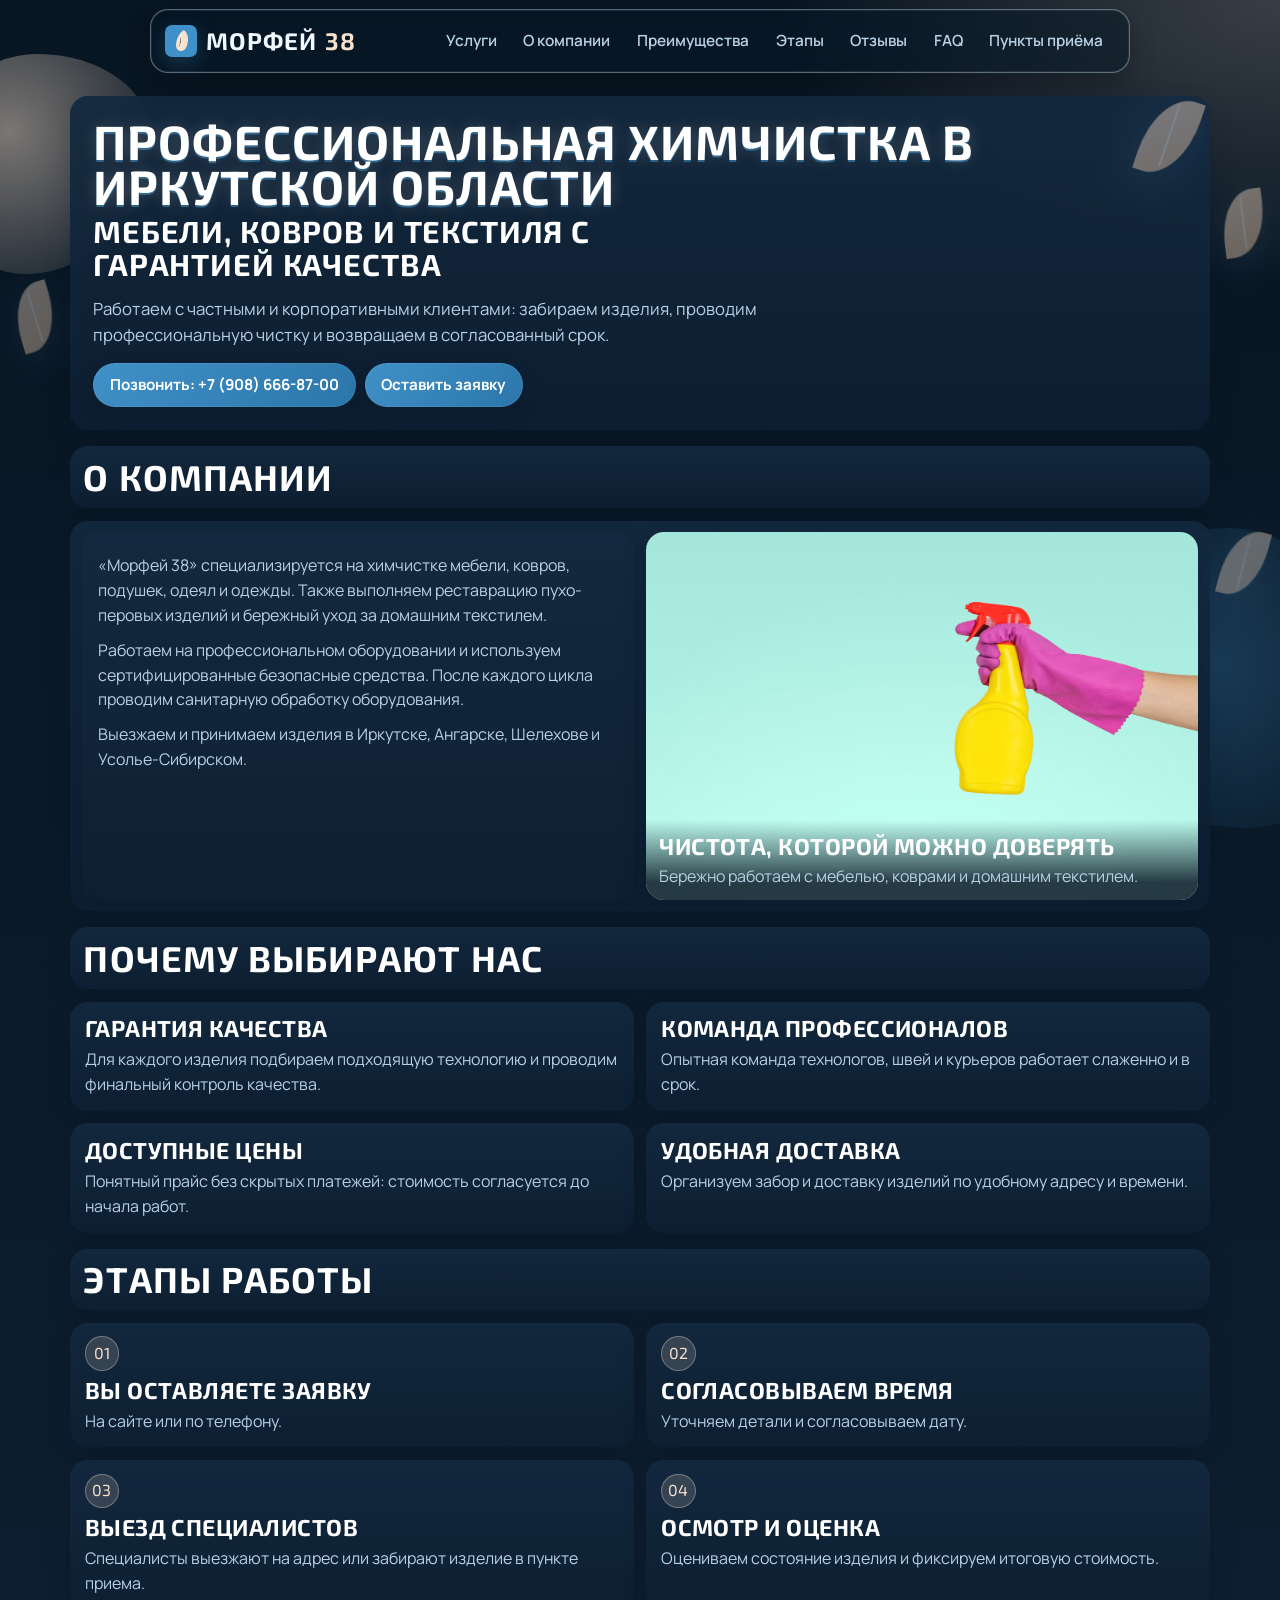
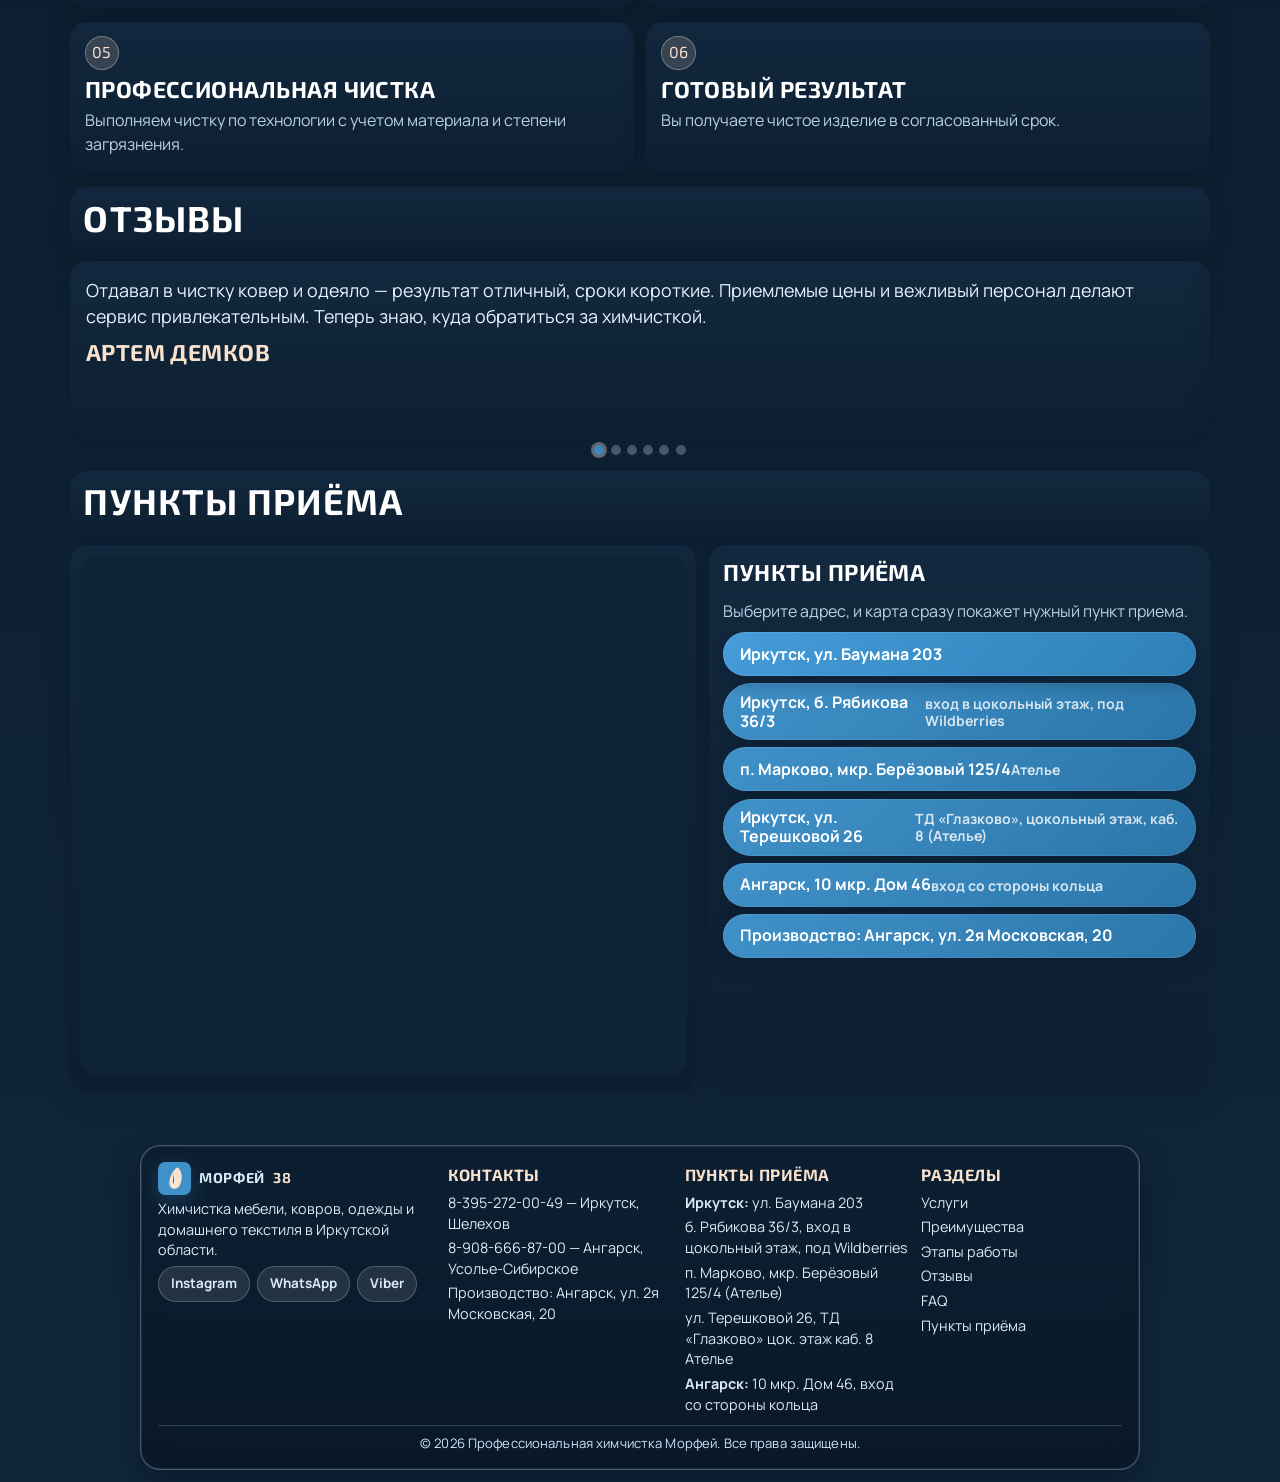
==== commit b0729360: "Add files via upload" ====
--- a/index.html
+++ b/index.html
@@ -12,8 +12,7 @@
   <meta name="description" content="Профессиональная химчистка мебели, ковров, одежды и текстиля. Пункты приема в Иркутске, Ангарске, Шелехове и Усолье-Сибирском.">
   <link rel="preconnect" href="https://fonts.googleapis.com">
   <link rel="preconnect" href="https://fonts.gstatic.com" crossorigin>
-  <link rel="preconnect" href="https://images.unsplash.com" crossorigin>
-  <link href="https://fonts.googleapis.com/css2?family=Oswald:wght@400;500;700&family=Onest:wght@400;500;600;700&display=swap" rel="stylesheet">
+  <link href="https://fonts.googleapis.com/css2?family=Exo+2:wght@500;600;700&family=Manrope:wght@400;500;600;700&display=swap" rel="stylesheet">
   <link rel="stylesheet" href="styles.css">
 </head>
 <body>
@@ -23,7 +22,8 @@
   <header class="header" id="top">
     <div class="container nav-wrap">
       <a class="brand" href="#top"><img class="brand-mark" src="logo.svg" alt="" aria-hidden="true">Морфей<span>38</span></a>
-      <button class="nav-toggle" aria-expanded="false" aria-controls="menu" aria-label="Открыть меню">Меню</button>
+      
+      <button class="nav-toggle" type="button" aria-expanded="false" aria-controls="menu">Меню</button>
       <nav class="menu" id="menu">
         <a href="services.html">Услуги</a>
         <a href="#about">О компании</a>
@@ -41,7 +41,7 @@
       <div class="feather-mark" aria-hidden="true"></div>
       <div class="hero-heading">
         <p class="kicker">Профессиональная химчистка в Иркутской области</p>
-        <h1>Химчистка мебели, ковров и текстиля с гарантией качества</h1>
+        <h1>Мебели, ковров и текстиля с гарантией качества</h1>
       </div>
       <p class="lead">Работаем с частными и корпоративными клиентами: забираем изделия, проводим профессиональную чистку и возвращаем в согласованный срок.</p>
       <div class="hero-actions">
@@ -65,7 +65,7 @@
           </article>
           <article class="about-visual" aria-label="Профессиональная химчистка">
             <img
-              src="https://images.unsplash.com/photo-1563453392212-326f5e854473?auto=format&fit=crop&w=1400&q=80"
+              src="images/photo-1563453392212-326f5e854473.png"
               alt="Профессиональная химчистка мебели и ковров"
               loading="lazy"
               decoding="async">
@@ -124,7 +124,7 @@
               <h3>Арина Васильева</h3>
             </article>
             <article class="card testimonial-card">
-              <p>Отдавала почистить утеплённое пальто, сделали в кратчайшие сроки и недорого (вышло 2000 рублей). Изначально говорили, что могут взять больше из-за степени загрязнения, но в итоге взяли минимум.<br>Претензий к чистоте изделия нет, всё выполнено аккуратно и профессионально.<br>Есть одно НО, пальто еще пару дней пахло каким-то машинными отходами, ночами приходилось вывешивать на балкон. Оценку за это снижать не буду.<br>В целом первый опыт обращения в химчистку положительный, заведение рекомендую 👍</p>
+              <p>Отдавала почистить утеплённое пальто, сделали в кратчайшие сроки и недорого (вышло 2000 рублей). Изначально говорили, что могут взять больше из-за степени загрязнения, но в итоге взяли минимум.<br>Претензий к чистоте изделия нет, всё выполнено аккуратно и профессионально. В целом первый опыт обращения в химчистку положительный, заведение рекомендую 👍</p>
               <h3>Любовь Стельмах</h3>
             </article>
             <article class="card testimonial-card">
@@ -249,36 +249,3 @@
 
 
 
-
-
-
-
-
-
-
-
-
-
-
-
-
-
-
-
-
-
-
-
-
-
-
-
-
-
-
-
-
-
-
-
-
--- a/styles.css
+++ b/styles.css
@@ -1,13 +1,22 @@
-﻿:root {
-  --bg: #fff7f1;
-  --surface: #ffffff;
-  --text: #355f7e;
-  --muted: #6f8ea3;
-  --accent: #4091c9;
-  --accent-dark: #2e6f9a;
-  --accent-soft: #dfb089;
-  --line: #f0d8c4;
-  --shadow: 0 16px 38px rgba(82, 97, 116, 0.14);
+:root {
+  --bg: #081522;
+  --bg-soft: #10263b;
+  --panel: #0d1f33;
+  --panel-soft: #142e47;
+  --surface: #0f2338;
+  --surface-muted: #162f49;
+  --text: #f1f8ff;
+  --text-soft: #b8d0e4;
+  --primary: #4091c9;
+  --primary-dark: #2b76a9;
+  --accent-feather: #f8e1cd;
+  --accent-feather-dark: #e8c3a1;
+  --border: rgba(196, 222, 244, 0.72);
+  --shadow: 0 14px 30px rgba(0, 0, 0, 0.42);
+  --radius-lg: 22px;
+  --radius-md: 16px;
+  --radius-sm: 12px;
+  --container: 1140px;
 }
 
 * {
@@ -25,19 +34,14 @@
 }
 
 body {
-  font-family: "Onest", sans-serif;
+  min-width: 320px;
+  font-family: 'Manrope', system-ui, -apple-system, 'Segoe UI', sans-serif;
   color: var(--text);
-  background: radial-gradient(1100px 500px at 0% 0%, #ffe9d8 0%, rgba(255, 247, 241, 0) 55%), radial-gradient(800px 400px at 100% 10%, #eaf5ff 0%, rgba(255, 247, 241, 0) 60%), var(--bg);
   line-height: 1.55;
-  overflow-x: hidden;
-}
-
-h1,
-h2,
-h3,
-.brand {
-  font-family: "Oswald", sans-serif;
-  letter-spacing: 0.02em;
+  background:
+    radial-gradient(1000px 500px at 10% -10%, rgba(64, 145, 201, 0.33), transparent 64%),
+    radial-gradient(760px 420px at 100% 0%, rgba(248, 225, 205, 0.2), transparent 66%),
+    linear-gradient(180deg, var(--bg) 0%, var(--bg-soft) 100%);
 }
 
 a {
@@ -45,40 +49,50 @@
   text-decoration: none;
 }
 
-.container {
-  width: min(1120px, 92vw);
-  margin: 0 auto;
+a:hover {
+  color: var(--accent-feather);
+}
+
+img {
+  display: block;
+  max-width: 100%;
 }
 
 .bg-layer {
   position: fixed;
-  z-index: -2;
-  width: 36rem;
-  height: 36rem;
-  border-radius: 50%;
-  filter: blur(70px);
-  opacity: 0.35;
+  pointer-events: none;
+  z-index: -1;
 }
 
 .bg-layer--one {
-  background: #ffd8bb;
-  top: -12rem;
-  left: -8rem;
+  width: 220px;
+  height: 220px;
+  top: 6vh;
+  left: -68px;
+  border-radius: 48% 52% 58% 42% / 48% 38% 62% 52%;
+  background: radial-gradient(circle at 35% 35%, rgba(248, 225, 205, 0.48), rgba(248, 225, 205, 0));
 }
 
 .bg-layer--two {
-  background: #bcd9ef;
-  right: -10rem;
-  bottom: -12rem;
+  width: 300px;
+  height: 300px;
+  right: -92px;
+  bottom: 8vh;
+  border-radius: 52% 48% 42% 58% / 46% 58% 42% 54%;
+  background: radial-gradient(circle at 45% 45%, rgba(64, 145, 201, 0.3), rgba(64, 145, 201, 0));
+}
+
+.container {
+  width: min(var(--container), calc(100% - 2.2rem));
+  margin-inline: auto;
 }
 
 .header {
   position: sticky;
   top: 0;
-  z-index: 20;
-  backdrop-filter: blur(14px);
-  background: rgba(255, 247, 241, 0.88);
-  border-bottom: 1px solid rgba(223, 176, 137, 0.45);
+  z-index: 60;
+  padding: 0.7rem 0 0.4rem;
+  backdrop-filter: blur(6px) saturate(120%);
 }
 
 .nav-wrap {
@@ -86,573 +100,838 @@
   display: flex;
   align-items: center;
   justify-content: space-between;
-  gap: 1rem;
-  min-height: 72px;
+  gap: 0.9rem;
+  padding: 0.7rem 0.88rem;
+  border: 1px solid var(--border);
+  border-radius: 999px;
+  background: rgba(7, 19, 32, 0.86);
+  box-shadow: 0 0 0 1px rgba(255, 255, 255, 0.06) inset, var(--shadow);
 }
 
 .brand {
   display: inline-flex;
   align-items: center;
-  gap: 0.45rem;
-  font-size: 1.5rem;
+  gap: 0.54rem;
+  font-family: 'Exo 2', sans-serif;
+  font-size: clamp(1.2rem, 2.1vw, 1.5rem);
+  letter-spacing: 0.04em;
   font-weight: 700;
+  text-transform: uppercase;
+  white-space: nowrap;
 }
 
 .brand span {
-  color: var(--accent-soft, #dfb089);
-}
-
+  color: var(--accent-feather);
+}
+
+.brand-mark {
+  width: 2rem;
+  height: 2rem;
+  flex-shrink: 0;
+  filter: drop-shadow(0 6px 10px rgba(64, 145, 201, 0.28));
+}
 
 .menu {
   display: flex;
-  gap: 1.1rem;
+  align-items: center;
+  gap: 0.18rem;
+}
+
+.menu a {
+  padding: 0.5rem 0.74rem;
+  border-radius: 999px;
+  font-size: 0.96rem;
   font-weight: 600;
-}
-
-.menu a {
-  color: var(--muted);
-}
-
-.menu a:hover {
-  color: var(--text);
+  color: var(--text-soft);
+  transition: color 0.18s ease, background-color 0.18s ease;
+}
+
+.menu a:hover,
+.menu a:focus-visible {
+  background: rgba(248, 225, 205, 0.14);
+  color: #fff;
+  outline: none;
 }
 
 .nav-toggle {
   display: none;
-  border: 1px solid var(--line);
-  background: #fff;
-  color: var(--text);
-  border-radius: 10px;
-  padding: 0.45rem 0.8rem;
-  font: inherit;
-  font-weight: 600;
+  border: 1px solid rgba(255, 255, 255, 0.16);
+  background: rgba(64, 145, 201, 0.2);
+  color: #fff;
+  font-family: inherit;
+  font-size: 0.95rem;
+  font-weight: 700;
+  border-radius: 999px;
+  padding: 0.45rem 0.95rem;
+  cursor: pointer;
+}
+
+main {
+  padding: 1.1rem 0 2.4rem;
+}
+
+.section {
+  margin-top: 1rem;
+}
+
+.hero,
+.section-head,
+.card,
+.form-card,
+.about-box,
+.extra-services,
+.map-frame,
+.footer-shell,
+input,
+select,
+textarea,
+.menu {
+  position: relative;
+  border: 1px solid var(--border);
+  box-shadow: 0 0 0 1px rgba(255, 255, 255, 0.05) inset, var(--shadow);
+  overflow: hidden;
+}
+
+.hero::before,
+.section-head::before,
+.card::before {
+  content: '';
+  position: absolute;
+  inset: 0;
+  border-radius: inherit;
+  pointer-events: none;
+  background-image:
+    linear-gradient(rgba(195, 222, 245, 0.075) 1px, transparent 1px),
+    linear-gradient(90deg, rgba(195, 222, 245, 0.075) 1px, transparent 1px);
+  background-size: 22px 22px;
+  opacity: 0.3;
+}
+
+.hero > *,
+.section-head > *,
+.card > * {
+  position: relative;
+  z-index: 1;
 }
 
 .hero {
-  position: relative;
-  padding: 6rem 0 3.5rem;
-}
-
-.feather-mark {
+  border-radius: var(--radius-lg);
+  background: linear-gradient(180deg, rgba(13, 31, 51, 0.96), rgba(19, 42, 67, 0.92));
+  display: grid;
+  gap: 0.95rem;
+  padding: clamp(1.15rem, 1.8vw, 1.7rem);
+}
+
+.hero::after {
+  content: 'MORFEY 38';
   position: absolute;
-  right: 0;
-  top: 2.2rem;
-  width: 92px;
-  height: 128px;
-  border-radius: 72% 28% 68% 32% / 80% 44% 56% 20%;
-  background: linear-gradient(165deg, rgba(223, 176, 137, 0.9), rgba(255, 255, 255, 0.9));
-  opacity: 0.42;
-  transform: rotate(18deg);
+  right: -0.55rem;
+  bottom: -0.45rem;
+  font-family: 'Exo 2', sans-serif;
+  font-size: clamp(2.6rem, 8vw, 6.6rem);
+  font-weight: 700;
+  letter-spacing: 0.06em;
+  color: transparent;
+  -webkit-text-stroke: 1px rgba(255, 255, 255, 0.18);
+  text-transform: uppercase;
+  opacity: 0.62;
   pointer-events: none;
 }
 
+.hero-heading {
+  display: grid;
+  gap: 0.34rem;
+}
+
 .kicker {
-  margin: 0 0 0.5rem;
+  margin: 0;
+  width: fit-content;
+  max-width: 100%;
+  font-family: 'Exo 2', sans-serif;
+  font-size: clamp(2.2rem, 5vw, 3rem);
+  font-weight: 700;
+  line-height: 0.95;
+  letter-spacing: 0.02em;
   text-transform: uppercase;
-  letter-spacing: 0.12em;
-  color: var(--accent-dark);
+  color: #fff;
+  text-shadow:
+    0 2px 0 rgba(64, 145, 201, 0.55),
+    0 0 16px rgba(248, 225, 205, 0.2);
+  animation: poster-wave-kicker 5.8s ease-in-out infinite;
+}
+
+.hero h1 {
+  margin: 0;
+  font-family: 'Exo 2', sans-serif;
+  font-size: clamp(1.26rem, 2.6vw, 1.9rem);
+  line-height: 1.08;
   font-weight: 700;
-  font-size: 0.78rem;
-}
-
-h1 {
+  letter-spacing: 0.028em;
+  text-transform: uppercase;
+  color: #fff;
+  max-width: 28ch;
+  animation: poster-wave-title 7s ease-in-out infinite;
+}
+
+.lead {
   margin: 0;
-  font-size: clamp(2rem, 5vw, 4rem);
-  line-height: 1.05;
-  max-width: 14ch;
-}
-
-.lead {
-  max-width: 60ch;
-  margin: 1rem 0 0;
-  color: var(--muted);
+  color: var(--text-soft);
+  font-size: 1.05rem;
+  max-width: 68ch;
 }
 
 .hero-actions {
   display: flex;
   flex-wrap: wrap;
-  gap: 0.8rem;
-  margin: 1.6rem 0 2rem;
-}
-
-.btn {
+  gap: 0.56rem;
+}
+
+.btn,
+.btn-light,
+.btn-primary,
+.nav-toggle,
+.extra-services__add,
+.extra-service-remove,
+.pickup-item,
+.back-to-top,
+.social-link {
   display: inline-flex;
   align-items: center;
   justify-content: center;
-  border-radius: 999px;
-  padding: 0.72rem 1.2rem;
-  font-weight: 600;
-  border: 1px solid transparent;
+  min-height: 2.65rem;
+  padding: 0.58rem 1.02rem;
+  border-radius: 12px;
+  border: 1px solid rgba(255, 255, 255, 0.18);
+  background: linear-gradient(135deg, var(--primary), var(--primary-dark));
+  color: #fff;
+  font-size: 0.95rem;
+  font-family: inherit;
+  font-weight: 700;
   cursor: pointer;
-}
-
-.btn-primary {
-  background: linear-gradient(135deg, var(--accent), #5aa7db);
-  color: #fff;
-  box-shadow: 0 10px 24px rgba(64, 145, 201, 0.34);
-}
-
-.btn-primary:hover {
-  background: var(--accent-dark);
-}
-
-.btn-light {
-  background: #fffaf7;
-  border-color: #efcfb6;
-}
-
-.metrics {
+  box-shadow: 0 0 0 1px rgba(255, 255, 255, 0.08) inset, 0 10px 20px rgba(9, 26, 41, 0.46);
+  transition: transform 0.16s ease, filter 0.16s ease, box-shadow 0.16s ease;
+}
+
+.btn:hover,
+.btn-light:hover,
+.btn-primary:hover,
+.nav-toggle:hover,
+.extra-services__add:hover,
+.extra-service-remove:hover,
+.pickup-item:hover,
+.back-to-top:hover,
+.social-link:hover {
+  transform: translateY(-2px);
+  filter: brightness(1.08);
+  box-shadow: 0 0 0 1px rgba(255, 255, 255, 0.12) inset, 0 12px 24px rgba(9, 26, 41, 0.55);
+}
+
+.btn:focus-visible,
+.nav-toggle:focus-visible,
+.extra-services__add:focus-visible,
+.extra-service-remove:focus-visible,
+.pickup-item:focus-visible,
+.back-to-top:focus-visible {
+  outline: 2px solid rgba(248, 225, 205, 0.55);
+  outline-offset: 2px;
+}
+
+.section-head {
   display: grid;
-  grid-template-columns: repeat(3, minmax(0, 1fr));
-  gap: 0.8rem;
-}
-
-.metrics article {
-  background: linear-gradient(180deg, #fff, #fff8f2);
-  border: 1px solid #f2d9c5;
-  border-radius: 16px;
-  padding: 1rem;
-}
-
-.metrics strong {
-  display: block;
-  font-size: 1.15rem;
-}
-
-.metrics span {
-  color: var(--muted);
-  font-size: 0.92rem;
-}
-
-.section {
-  padding: 1.5rem 0 3.2rem;
-}
-
+  gap: 0.45rem;
+  margin-bottom: 0.78rem;
+  padding: 0.72rem 0.84rem;
+  border-radius: var(--radius-md);
+  background: linear-gradient(180deg, rgba(13, 31, 51, 0.94), rgba(18, 41, 65, 0.9));
+}
+
+.section-head h1,
 .section-head h2 {
   margin: 0;
-  font-size: clamp(1.5rem, 3vw, 2.5rem);
+  font-family: 'Exo 2', sans-serif;
+  font-size: clamp(1.78rem, 3.2vw, 2.24rem);
+  font-weight: 700;
+  line-height: 1.08;
+  letter-spacing: 0.03em;
+  text-transform: uppercase;
+  color: #fff;
 }
 
 .section-head p {
-  margin: 0.45rem 0 1.2rem;
-  color: var(--muted);
+  margin: 0;
+  color: var(--text-soft);
+  font-size: 1rem;
+}
+
+.card {
+  border-radius: var(--radius-md);
+  background: linear-gradient(180deg, rgba(13, 31, 51, 0.94), rgba(18, 41, 65, 0.9));
 }
 
 .grid {
   display: grid;
-  gap: 0.9rem;
-}
-
-.services-grid,
-.advantages-grid {
+  gap: 0.8rem;
+}
+
+.about-shell,
+.request-shell {
+  padding: 0.72rem;
+}
+
+.about-request-grid,
+.request-layout {
+  grid-template-columns: 1fr 1fr;
+  align-items: stretch;
+}
+
+.about-col,
+.form-card,
+.request-visual,
+.about-visual {
+  min-width: 0;
+}
+
+.about-box {
+  height: 100%;
+  padding: 1rem;
+  border-radius: var(--radius-md);
+  background: linear-gradient(180deg, rgba(17, 38, 60, 0.96), rgba(20, 45, 71, 0.92));
+}
+
+.about-box p {
+  margin: 0;
+  color: var(--text-soft);
+  font-size: 1.03rem;
+}
+
+.about-box p + p {
+  margin-top: 0.62rem;
+}
+
+.about-visual,
+.request-visual {
+  position: relative;
+  overflow: hidden;
+  border-radius: var(--radius-md);
+  border: 1px solid var(--border);
+  min-height: 320px;
+  box-shadow: 0 0 0 1px rgba(255, 255, 255, 0.06) inset, var(--shadow);
+}
+
+.about-visual img,
+.request-visual img {
+  width: 100%;
+  height: 100%;
+  object-fit: cover;
+  filter: saturate(1.05) contrast(1.04);
+}
+
+.about-visual__overlay,
+.request-visual__overlay {
+  position: absolute;
+  inset: auto 0 0;
+  padding: 0.8rem;
+  background: linear-gradient(180deg, transparent 0%, rgba(8, 21, 34, 0.84) 78%);
+  color: #fff;
+}
+
+.about-visual__overlay h3,
+.request-visual__overlay h3 {
+  margin: 0;
+  font-family: 'Exo 2', sans-serif;
+  font-size: 1.3rem;
+  line-height: 1.1;
+  text-transform: uppercase;
+}
+
+.about-visual__overlay p,
+.request-visual__overlay p {
+  margin: 0.34rem 0 0;
+  font-size: 0.96rem;
+  line-height: 1.4;
+  color: #d2e2f1;
+}
+
+.advantages-grid,
+.stages-grid {
   grid-template-columns: repeat(2, minmax(0, 1fr));
 }
 
-.stages-grid {
-  grid-template-columns: repeat(3, minmax(0, 1fr));
-}
-
-
-.contact-grid {
-  grid-template-columns: 1fr 1fr;
-}
-
-.form-card {
-  grid-column: 1 / -1;
-}
-
-.card {
-  background: linear-gradient(180deg, #fff, #fffdfc);
-  border: 1px solid #f1dbc8;
-  border-radius: 20px;
-  padding: 1.1rem;
-  box-shadow: var(--shadow);
+.services-grid {
+  grid-template-columns: repeat(2, minmax(0, 1fr));
 }
 
 .card h3 {
-  margin-top: 0;
-  margin-bottom: 0.55rem;
-  font-size: 1.28rem;
+  margin: 0;
+  font-family: 'Exo 2', sans-serif;
+  font-weight: 700;
+  font-size: clamp(1.2rem, 2.1vw, 1.44rem);
+  line-height: 1.15;
+  text-transform: uppercase;
+  letter-spacing: 0.02em;
+  color: #fff;
+}
+
+.card p,
+.card li,
+.pickup-item,
+.contact-points__hint,
+.faq-item p,
+label,
+input,
+select,
+textarea {
+  font-size: 1rem;
 }
 
 .card p {
-  margin: 0.4rem 0;
-}
-
-.card ul {
-  margin: 0.4rem 0 0;
-  padding-left: 1.1rem;
+  margin: 0.34rem 0 0;
+  color: var(--text-soft);
+}
+
+.advantages-grid .card,
+.stages-grid .card {
+  padding: 0.86rem 0.92rem;
+}
+
+.step-card {
+  position: relative;
+  overflow: hidden;
+}
+
+.step-num {
+  display: inline-flex;
+  align-items: center;
+  justify-content: center;
+  min-width: 2.15rem;
+  height: 2.15rem;
+  border-radius: 999px;
+  background: rgba(248, 225, 205, 0.16);
+  color: var(--accent-feather);
+  border: 1px solid rgba(248, 225, 205, 0.34);
+  font-family: 'Exo 2', sans-serif;
+  font-size: 1rem;
+  margin-bottom: 0.36rem;
 }
 
 .service-card {
-  padding: 0;
   overflow: hidden;
-}
-
-.service-card img {
+  display: flex;
+  flex-direction: column;
+}
+
+.service-card > img {
   width: 100%;
   aspect-ratio: 16 / 10;
   object-fit: cover;
-  display: block;
 }
 
 .service-card__body {
-  padding: 0.95rem 1.05rem 1.05rem;
-}
-
-
-
-
-
-
-
-
-
-
-.step-card {
+  padding: 0.84rem 0.88rem 0.88rem;
+}
+
+.service-card__body p {
+  margin-top: 0.3rem;
+}
+
+.service-card__body ul {
+  margin: 0.54rem 0 0;
+  padding-left: 1rem;
+  color: var(--text-soft);
+}
+
+.service-card__body li + li {
+  margin-top: 0.2rem;
+}
+
+.reviews-slider {
+  position: relative;
+}
+
+.reviews-viewport {
+  overflow: hidden;
+  border-radius: var(--radius-md);
+  border: 1px solid var(--border);
+  transition: height 0.25s ease;
+}
+
+.reviews-track {
+  display: flex;
+  align-items: stretch;
+  transition: transform 0.34s ease;
+  will-change: transform;
+}
+
+.testimonial-card {
+  flex: 0 0 100%;
+  position: relative;
+  min-height: 100%;
+  padding: 0.98rem 0.98rem 1.18rem;
+}
+
+.testimonial-card p {
+  margin: 0;
+  color: #e8f3ff;
+  font-size: 1.12rem;
+  line-height: 1.48;
+}
+
+.testimonial-card h3 {
+  margin-top: 0.56rem;
+  color: var(--accent-feather);
+}
+
+.reviews-dots {
+  margin-top: 0.48rem;
+  display: flex;
+  justify-content: center;
+  gap: 0.4rem;
+}
+
+.reviews-dot {
+  width: 0.62rem;
+  height: 0.62rem;
+  border: 0;
+  border-radius: 999px;
+  background: rgba(185, 208, 228, 0.35);
+  cursor: pointer;
+  padding: 0;
+}
+
+.reviews-dot.is-active {
+  background: var(--primary);
+  box-shadow: 0 0 0 3px rgba(248, 225, 205, 0.4);
+}
+
+.contact-grid {
+  grid-template-columns: 1.25fr 1fr;
+  align-items: stretch;
+}
+
+.map-card {
+  padding: 0.6rem;
+}
+
+.map-frame {
+  width: 100%;
+  min-height: 520px;
+  border-radius: calc(var(--radius-md) - 4px);
+  background: linear-gradient(180deg, rgba(13, 31, 51, 0.96), rgba(18, 41, 65, 0.92));
+}
+
+.contact-points {
+  padding: 0.9rem;
+  display: grid;
+  gap: 0.5rem;
+  align-content: start;
+}
+
+.contact-points h3 {
+  color: #fff;
+}
+
+.contact-points__hint {
+  margin: 0;
+  color: var(--text-soft);
+}
+
+.pickup-list {
   display: grid;
   gap: 0.45rem;
 }
 
-.step-num {
-  font-family: "Oswald", sans-serif;
-  font-size: 1.7rem;
-  line-height: 1;
-  color: var(--accent-dark);
-}
-
-
-
-.reviews-slider {
+.pickup-item {
+  width: 100%;
+  text-align: left;
+  line-height: 1.34;
+}
+
+.pickup-item small {
+  display: block;
+  margin-top: 0.16rem;
+  color: rgba(255, 255, 255, 0.8);
+  font-size: 0.88rem;
+}
+
+.pickup-item.is-active {
+  filter: brightness(1.06);
+}
+
+.form-card {
+  padding: 0.88rem;
+  border-radius: var(--radius-md);
+  background: linear-gradient(180deg, rgba(13, 31, 51, 0.96), rgba(18, 41, 65, 0.92));
+}
+
+.form-card h3 {
+  margin-bottom: 0.14rem;
+}
+
+.form-intro {
+  margin: 0;
+  color: var(--text-soft);
+}
+
+#request-form {
+  margin-top: 0.62rem;
   display: grid;
-  grid-template-columns: auto 1fr auto;
-  align-items: center;
-  gap: 0.7rem;
-}
-
-.reviews-viewport {
-  overflow: hidden;
-}
-
-.reviews-track {
-  display: flex;
-  transition: transform 0.35s ease;
-}
-
-.testimonial-card {
-  min-width: 100%;
-  box-shadow: none;
-  margin: 0;
-}
-
-.testimonial-card p {
-  margin: 0 0 0.8rem;
-  color: var(--text);
-}
-
-.testimonial-card h3 {
-  margin: 0;
-  font-size: 1.05rem;
-  color: var(--accent-dark);
-}
-
-.reviews-arrow {
-  width: 42px;
-  height: 42px;
-  border: 1px solid var(--line);
-  border-radius: 999px;
-  background: #fff;
-  color: var(--text);
-  font: inherit;
-  font-size: 1.25rem;
-  cursor: pointer;
-}
-
-.reviews-arrow:hover {
-  background: #f7fbff;
-}
-
-.reviews-arrow:disabled {
-  opacity: 0.45;
-  cursor: not-allowed;
-}
-
-.reviews-dots {
-  display: flex;
-  justify-content: center;
-  gap: 0.45rem;
-  margin-top: 0.8rem;
-}
-
-.reviews-dot {
-  width: 9px;
-  height: 9px;
-  border-radius: 999px;
-  border: 0;
-  background: #c8d4e7;
-  padding: 0;
-  cursor: pointer;
-}
-
-.reviews-dot.is-active {
-  background: var(--accent-soft, #dfb089);
-}
-
-.faq-list {
-  display: grid;
-  gap: 0.8rem;
-}
-
-.faq-item {
-  box-shadow: none;
-}
-
-.faq-item summary {
-  cursor: pointer;
-  font-weight: 700;
-  list-style: none;
-}
-
-.faq-item summary::-webkit-details-marker {
-  display: none;
-}
-
-.faq-item p {
-  margin-top: 0.7rem;
-  color: var(--muted);
-}
-
-.contact-main a {
-  color: var(--accent-dark);
-  font-weight: 700;
-}
-
-#request-form {
-  display: grid;
-  gap: 0.85rem;
+  gap: 0.52rem;
 }
 
 .form-row {
   display: grid;
-  gap: 0.75rem;
+  gap: 0.4rem;
 }
 
 .form-row--double {
   grid-template-columns: repeat(2, minmax(0, 1fr));
 }
 
+label {
+  display: grid;
+  gap: 0.26rem;
+  color: #eaf4ff;
+  font-weight: 600;
+}
+
+input,
+select,
+textarea {
+  width: 100%;
+  border-radius: 12px;
+  background: rgba(9, 25, 42, 0.82);
+  color: #f2f8ff;
+  font-family: inherit;
+  padding: 0.58rem 0.66rem;
+  line-height: 1.35;
+}
+
+input,
+select {
+  min-height: 2.42rem;
+}
+
+textarea {
+  resize: vertical;
+  min-height: 84px;
+}
+
+input::placeholder,
+textarea::placeholder {
+  color: rgba(185, 208, 228, 0.7);
+}
+
+input:focus,
+select:focus,
+textarea:focus {
+  outline: none;
+  border-color: rgba(248, 225, 205, 0.64);
+  box-shadow: 0 0 0 3px rgba(64, 145, 201, 0.25);
+}
+
+.request-benefits {
+  display: flex;
+  flex-wrap: wrap;
+  gap: 0.38rem;
+  margin: 0.48rem 0 0.22rem;
+}
+
+.request-benefits span {
+  border: 1px solid rgba(248, 225, 205, 0.32);
+  background: rgba(248, 225, 205, 0.12);
+  color: var(--accent-feather);
+  border-radius: 999px;
+  padding: 0.24rem 0.56rem;
+  font-size: 0.88rem;
+  font-weight: 700;
+}
+
 .extra-services {
-  border: 1px dashed var(--line);
-  border-radius: 14px;
-  padding: 0.75rem;
-  background: #fff;
+  border-radius: var(--radius-sm);
+  background: linear-gradient(180deg, rgba(13, 31, 51, 0.95), rgba(18, 41, 65, 0.91));
+  padding: 0.56rem;
 }
 
 .extra-services__head {
   display: flex;
   align-items: center;
   justify-content: space-between;
-  gap: 0.6rem;
-  margin-bottom: 0.55rem;
-  font-weight: 600;
-}
-
-.extra-services__add {
-  border: 1px solid var(--line);
-  background: #fffaf7;
-  color: var(--text);
-  border-radius: 999px;
-  padding: 0.3rem 0.65rem;
-  font: inherit;
-  font-size: 0.88rem;
-  cursor: pointer;
+  gap: 0.5rem;
+  margin-bottom: 0.42rem;
+}
+
+.extra-services__head span {
+  font-size: 0.94rem;
+  font-weight: 700;
+  color: #fff;
 }
 
 .extra-services__list {
   display: grid;
-  gap: 0.55rem;
+  gap: 0.36rem;
 }
 
 .extra-service-item {
   display: grid;
   grid-template-columns: 1fr auto;
-  gap: 0.5rem;
+  gap: 0.38rem;
   align-items: center;
-}
-
-.extra-service-remove {
-  border: 1px solid #efcfb6;
-  background: #fff6ef;
-  color: var(--accent-dark);
-  border-radius: 10px;
-  padding: 0.55rem 0.65rem;
-  font: inherit;
-  cursor: pointer;
-}
-
-label {
-  display: grid;
-  gap: 0.3rem;
-  font-size: 0.92rem;
-  font-weight: 600;
-}
-
-input,
-textarea,
-select {
-  width: 100%;
-  border: 1px solid var(--line);
-  border-radius: 12px;
-  padding: 0.65rem 0.72rem;
-  font: inherit;
-  background: #fff;
-}
-
-input:focus,
-textarea:focus,
-select:focus {
-  outline: 2px solid rgba(15, 157, 138, 0.3);
-  border-color: var(--accent);
-}
-
-textarea {
-  resize: vertical;
-  min-height: 100px;
 }
 
 .consent {
   display: flex;
   align-items: flex-start;
-  gap: 0.55rem;
+  gap: 0.46rem;
+  font-size: 0.91rem;
+  color: var(--text-soft);
 }
 
 .consent input {
-  width: auto;
-  margin-top: 0.15rem;
-}
-
-.consent a {
-  color: var(--accent);
-  text-decoration: underline;
-}
-
-
-
+  width: 1rem;
+  height: 1rem;
+  min-height: 0;
+  margin-top: 0.14rem;
+  flex-shrink: 0;
+  accent-color: var(--primary);
+}
+
+#request-form .btn {
+  width: 100%;
+}
+
+.faq-list {
+  display: grid;
+  gap: 0.52rem;
+}
+
+.faq-item {
+  padding: 0.72rem 0.84rem;
+}
+
+.faq-item summary {
+  cursor: pointer;
+  list-style: none;
+  font-family: 'Exo 2', sans-serif;
+  font-size: 1.28rem;
+  line-height: 1.18;
+  text-transform: uppercase;
+  color: #fff;
+}
+
+.faq-item summary::-webkit-details-marker {
+  display: none;
+}
+
+.faq-item p {
+  margin-top: 0.42rem;
+  color: var(--text-soft);
+}
+
+.privacy-content {
+  font-size: 1rem;
+  line-height: 1.58;
+  color: var(--text-soft);
+  overflow-wrap: anywhere;
+}
+
+.privacy-content strong {
+  display: block;
+  margin-bottom: 0.52rem;
+  color: #fff;
+  font-family: 'Exo 2', sans-serif;
+  font-size: 1.36rem;
+  font-weight: 700;
+  text-transform: uppercase;
+}
 
 .footer {
-  border-top: 1px solid rgba(223, 176, 137, 0.5);
-  background: rgba(255, 245, 236, 0.9);
+  margin-top: 1.15rem;
+  padding: 0 0 1rem;
 }
 
 .footer-shell {
-  padding: 1.1rem 0 0.9rem;
+  border-radius: var(--radius-lg);
+  background: linear-gradient(180deg, #0b1d2f 0%, #081522 100%);
+  padding: 0.88rem;
 }
 
 .footer-top {
   display: grid;
-  grid-template-columns: 1.1fr 1fr 1.2fr 0.8fr;
-  gap: 1rem;
-  padding-bottom: 1rem;
-  border-bottom: 1px solid rgba(223, 176, 137, 0.45);
+  grid-template-columns: 1.2fr 1fr 1fr 0.8fr;
+  gap: 0.84rem;
+}
+
+.footer-col {
+  display: grid;
+  gap: 0.34rem;
+  align-content: start;
 }
 
 .footer-col h3 {
-  margin: 0 0 0.55rem;
-  font-size: 1.05rem;
-}
-
-.footer-col p {
-  margin: 0 0 0.45rem;
-  color: var(--muted);
+  margin: 0;
+  font-family: 'Exo 2', sans-serif;
+  font-size: 1.24rem;
+  font-weight: 700;
+  letter-spacing: 0.02em;
+  text-transform: uppercase;
+  color: var(--accent-feather);
+}
+
+.footer-col p,
+.footer-col a {
+  margin: 0;
+  color: var(--text-soft);
   font-size: 0.95rem;
 }
 
-.footer-col a {
-  display: block;
-  margin-bottom: 0.4rem;
-  color: var(--text);
-  font-weight: 600;
-}
-
-.footer-col--brand p {
-  margin: 0.5rem 0 0.7rem;
+.footer-col a:hover {
+  color: #fff;
+}
+
+.footer-brand-logo {
+  color: #fff;
+}
+
+.footer-brand-logo .brand-mark {
+  width: 2.18rem;
+  height: 2.18rem;
 }
 
 .footer-social__list {
   display: flex;
   flex-wrap: wrap;
-  justify-content: flex-start;
-  gap: 0.5rem;
-}
-
-.footer-social__list a {
-  font-weight: 600;
-  border: 1px solid var(--line);
-  border-radius: 999px;
-  background: #fffaf7;
-  padding: 0.35rem 0.7rem;
-}
-
-.social-link {
-  display: inline-flex;
-  align-items: center;
-  gap: 0.4rem;
-}
-
-.social-link svg {
-  width: 16px;
-  height: 16px;
-  fill: none;
-  stroke: currentColor;
-  stroke-width: 1.8;
-  stroke-linecap: round;
-  stroke-linejoin: round;
-  flex: 0 0 auto;
+  gap: 0.35rem;
 }
 
 .footer-bottom {
-  min-height: 52px;
-  display: flex;
-  align-items: center;
-  justify-content: space-between;
-  gap: 0.8rem;
+  margin-top: 0.72rem;
+  padding-top: 0.58rem;
+  border-top: 1px solid rgba(213, 228, 240, 0.24);
 }
 
 .footer-bottom p {
   margin: 0;
-  color: var(--muted);
-}
-
-.footer-bottom a {
-  font-weight: 600;
+  color: #d7e5f2;
+  font-size: 0.9rem;
+  text-align: center;
 }
 
 .back-to-top {
   position: fixed;
-  right: 1.2rem;
-  bottom: 1.2rem;
-  z-index: 30;
-  width: 48px;
-  height: 48px;
-  border: 0;
-  border-radius: 999px;
-  background: var(--accent);
-  color: #fff;
-  font-size: 1.45rem;
-  line-height: 1;
-  display: inline-flex;
-  align-items: center;
-  justify-content: center;
-  box-shadow: 0 12px 30px rgba(15, 157, 138, 0.35);
+  right: 1rem;
+  bottom: 1rem;
+  width: 2.6rem;
+  height: 2.6rem;
+  min-height: 0;
+  padding: 0;
+  display: grid;
+  place-items: center;
+  border-radius: 12px;
   opacity: 0;
   visibility: hidden;
-  transform: translateY(14px);
-  transition: opacity 0.25s ease, transform 0.25s ease, visibility 0.25s ease, background-color 0.25s ease;
-  cursor: pointer;
-}
-
-.back-to-top:hover {
-  background: var(--accent-dark);
+  transform: translateY(8px);
+  transition: opacity 0.2s ease, visibility 0.2s ease, transform 0.2s ease;
+  z-index: 70;
 }
 
 .back-to-top.is-visible {
@@ -664,7 +943,7 @@
 .reveal {
   opacity: 0;
   transform: translateY(18px);
-  transition: opacity 0.6s ease, transform 0.6s ease;
+  transition: opacity 0.4s ease, transform 0.4s ease;
 }
 
 .reveal.is-visible {
@@ -672,4227 +951,1266 @@
   transform: translateY(0);
 }
 
-@media (max-width: 1100px) {
-  .hero {
-    padding-top: 5rem;
-  }
-
-  .container {
-    width: min(1120px, 94vw);
+.feather-mark {
+  position: absolute;
+  top: 0.2rem;
+  right: 1rem;
+  width: 50px;
+  height: 82px;
+  opacity: 0.44;
+  transform: rotate(20deg);
+  pointer-events: none;
+  filter: drop-shadow(0 10px 18px rgba(64, 145, 201, 0.28));
+}
+
+.feather-mark::before,
+.feather-mark::after {
+  content: '';
+  position: absolute;
+}
+
+.feather-mark::before {
+  inset: 0;
+  border-radius: 80% 0 80% 0;
+  background: linear-gradient(145deg, var(--accent-feather) 0%, var(--accent-feather-dark) 100%);
+}
+
+.feather-mark::after {
+  width: 2px;
+  height: 78%;
+  left: 48%;
+  top: 10%;
+  border-radius: 999px;
+  background: rgba(255, 255, 255, 0.82);
+}
+
+.feather-follower {
+  position: fixed;
+  right: 0.85rem;
+  top: 18vh;
+  width: 48px;
+  height: 76px;
+  z-index: 20;
+  pointer-events: none;
+  opacity: 0.42;
+  filter: drop-shadow(0 10px 16px rgba(64, 145, 201, 0.24));
+  will-change: transform, opacity;
+}
+
+.feather-follower::before,
+.feather-follower::after {
+  content: '';
+  position: absolute;
+}
+
+.feather-follower::before {
+  inset: 0;
+  border-radius: 78% 0 80% 0;
+  background: linear-gradient(145deg, var(--accent-feather) 0%, var(--accent-feather-dark) 100%);
+}
+
+.feather-follower::after {
+  width: 2px;
+  height: 78%;
+  left: 47%;
+  top: 11%;
+  border-radius: 999px;
+  background: rgba(255, 255, 255, 0.85);
+}
+
+@keyframes poster-wave-kicker {
+  0%,
+  100% {
+    transform: translate3d(0, 0, 0) skewX(0deg);
+  }
+  30% {
+    transform: translate3d(0, -2px, 0) skewX(-2deg);
+  }
+  60% {
+    transform: translate3d(0, 1px, 0) skewX(2deg);
+  }
+}
+
+@keyframes poster-wave-title {
+  0%,
+  100% {
+    transform: translate3d(0, 0, 0);
+    letter-spacing: 0.028em;
+  }
+  50% {
+    transform: translate3d(0, -1px, 0);
+    letter-spacing: 0.034em;
+  }
+}
+
+@media (max-width: 1120px) {
+  .footer-top {
+    grid-template-columns: repeat(2, minmax(0, 1fr));
+  }
+
+  .contact-grid {
+    grid-template-columns: 1fr;
+  }
+
+  .map-frame {
+    min-height: 440px;
   }
 }
 
 @media (max-width: 920px) {
-  .contact-grid,
+  .nav-toggle {
+    display: inline-flex;
+  }
+
+  .menu {
+    display: none;
+    position: absolute;
+    top: calc(100% + 0.5rem);
+    right: 0;
+    left: 0;
+    padding: 0.56rem;
+    border-radius: 16px;
+    flex-direction: column;
+    align-items: stretch;
+    gap: 0.18rem;
+    background: linear-gradient(180deg, rgba(10, 24, 39, 0.98), rgba(16, 36, 56, 0.96));
+  }
+
+  .menu.is-open {
+    display: flex;
+  }
+
+  .menu a {
+    border-radius: 10px;
+    padding: 0.5rem 0.65rem;
+  }
+
+  .about-request-grid,
+  .request-layout,
   .services-grid,
   .advantages-grid,
   .stages-grid,
-  .metrics,
   .form-row--double {
     grid-template-columns: 1fr;
   }
 
-  
-  .menu {
-    position: absolute;
-    right: 0;
-    top: 64px;
-    width: min(280px, 92vw);
+  .about-visual,
+  .request-visual {
+    min-height: 260px;
+  }
+
+  .kicker {
+    font-size: clamp(1.75rem, 7vw, 2.35rem);
+  }
+
+  .hero h1 {
+    font-size: clamp(1.1rem, 4.2vw, 1.4rem);
+  }
+
+  .lead {
+    font-size: 0.98rem;
+  }
+
+  .section-head h1,
+  .section-head h2 {
+    font-size: clamp(1.48rem, 6.2vw, 1.86rem);
+  }
+
+  .hero::after {
     display: none;
-    flex-direction: column;
-    background: #fff;
-    border: 1px solid var(--line);
-    border-radius: 14px;
-    padding: 0.9rem;
-    box-shadow: var(--shadow);
-  }
-
-  .menu.is-open {
-    display: flex;
-  }
-
-  .nav-toggle {
-    display: inline-flex;
-  }
-
-  .section {
-    padding-bottom: 2.6rem;
-  }
-
-  .footer-top {
-    grid-template-columns: repeat(2, minmax(0, 1fr));
-  }
-}
-
-@media (max-width: 640px) {
-  .header {
-    backdrop-filter: none;
-    background: rgba(255, 247, 241, 0.98);
-  }
-
-  .nav-wrap {
-    min-height: 64px;
-  }
-
-  .hero {
-    padding: 4.2rem 0 2.5rem;
-  }
-
-  .kicker {
-    font-size: 0.72rem;
-  }
-
-  .hero-actions {
-    flex-direction: column;
-  }
-
-  .hero-actions .btn {
-    width: 100%;
-  }
-
-  .card {
-    border-radius: 14px;
-    padding: 0.95rem;
+  }
+
+  .map-frame {
+    min-height: 390px;
   }
 
   .footer-top {
     grid-template-columns: 1fr;
-    gap: 0.8rem;
-  }
-
-  .footer-bottom {
-    min-height: auto;
-    padding-top: 0.8rem;
-    flex-direction: column;
-    align-items: flex-start;
-  }
-
-  
-  .reviews-slider {
-    grid-template-columns: 1fr;
-    gap: 0.55rem;
-  }
-
-  .extra-services__head {
-    align-items: flex-start;
-    flex-direction: column;
-  }
-
-  .extra-services__add {
-    width: 100%;
-  }
-
-  .extra-service-item {
-    grid-template-columns: 1fr;
-  }
-
-  
-  .reviews-viewport {
-    order: 1;
-  }
-
-  .reviews-arrow {
-    width: 100%;
-    border-radius: 12px;
-    height: 40px;
+  }
+
+  .feather-follower {
+    width: 40px;
+    height: 64px;
+    right: 0.45rem;
+    top: 14vh;
+    opacity: 0.32;
   }
 
   .back-to-top {
-    right: 0.9rem;
-    bottom: calc(0.9rem + env(safe-area-inset-bottom));
-    width: 44px;
-    height: 44px;
-    font-size: 1.25rem;
-  }
-
-  .feather-mark {
-    width: 64px;
-    height: 88px;
-    right: 0.2rem;
-    top: 1.1rem;
-  }
-}
-
-
-.contact-points__hint {
-  margin: 0;
-  color: var(--muted);
-}
-
-.pickup-list {
-  margin-top: 0.75rem;
-  display: grid;
-  gap: 0.55rem;
-}
-
-.pickup-item {
-  width: 100%;
-  text-align: left;
-  border: 1px solid var(--line);
-  background: #fff;
-  color: var(--text);
-  border-radius: 12px;
-  padding: 0.7rem 0.8rem;
-  font: inherit;
-  font-weight: 600;
-  cursor: pointer;
-  transition: border-color 0.2s ease, background-color 0.2s ease;
-}
-
-.pickup-item small {
-  display: block;
-  margin-top: 0.25rem;
-  font-weight: 500;
-  color: var(--muted);
-}
-
-.pickup-item:hover {
-  background: #f8fbff;
-}
-
-.pickup-item.is-active {
-  border-color: var(--accent);
-  background: #eef7ff;
-}
-
-.map-card {
-  grid-column: 1 / -1;
-  overflow: hidden;
-  padding: 0;
-}
-
-.map-card h3 {
-  padding: 1rem 1rem 0;
-  margin: 0;
-}
-
-.map-frame {
-  width: 100%;
-  height: 420px;
-  border: 0;
-  display: block;
-  margin-top: 0.8rem;
+    right: 0.7rem;
+    bottom: 0.7rem;
+  }
 }
 
 @media (max-width: 640px) {
+  .container {
+    width: min(var(--container), calc(100% - 1.2rem));
+  }
+
+  .nav-wrap {
+    padding: 0.5rem 0.6rem;
+    border-radius: 16px;
+  }
+
+  .brand {
+    font-size: 1.1rem;
+  }
+
+  .brand-mark {
+    width: 1.8rem;
+    height: 1.8rem;
+  }
+
+  main {
+    padding-top: 0.7rem;
+  }
+
+  .section {
+    margin-top: 0.78rem;
+  }
+
+  .hero {
+    padding: 0.9rem;
+  }
+
+  .card h3 {
+    font-size: 1.18rem;
+  }
+
+  .card p,
+  .card li,
+  .pickup-item,
+  .contact-points__hint,
+  .faq-item p,
+  label,
+  input,
+  select,
+  textarea {
+    font-size: 0.97rem;
+  }
+
+  .testimonial-card p {
+    font-size: 1.02rem;
+  }
+
   .map-frame {
-    height: 320px;
-  }
-}
-/* Final visual tuning (clean) */
-:root {
-  --text: #23445d;
-  --muted: #4f6c81;
-  --glass-bg: rgba(255, 255, 255, 0.58);
-  --glass-strong: rgba(255, 255, 255, 0.72);
-  --glass-border: rgba(255, 255, 255, 0.62);
-  --glass-shadow: 0 18px 38px rgba(46, 74, 98, 0.16);
-}
-
-body {
-  font-size: 17px;
-  line-height: 1.65;
-}
-
-p,
-li,
-label,
-input,
-textarea,
-select,
-button {
-  font-size: 1rem;
-}
-
-small,
-.kicker,
-.faq-item p,
-.section-head p,
-.card p,
-label,
-.footer-col p,
-.footer-bottom p,
-.contact-points__hint,
-.pickup-item small,
-.privacy-content,
-
-.section {
-  padding: 1rem 0 2rem;
-}
-
-.section-head p {
-  margin: 0.35rem 0 0.85rem;
-}
-
-.section-head h2 {
-  font-size: clamp(1.65rem, 3.2vw, 2.7rem);
-}
-
-.grid {
-  gap: 0.7rem;
-}
-
-.card h3 {
-  font-size: 1.36rem;
-}
-
-.reviews-dot {
-  background: #8ca1b5;
-}
-
-.header {
-  background: linear-gradient(145deg, rgba(255,255,255,0.62), rgba(255,247,241,0.5));
-  border-bottom: 1px solid var(--glass-border);
-  backdrop-filter: blur(16px) saturate(130%);
-  -webkit-backdrop-filter: blur(16px) saturate(130%);
-}
-
-.nav-wrap {
-  padding: 0.45rem 0;
-}
-
-.menu {
-  background: var(--glass-strong);
-  border: 1px solid var(--glass-border);
-  box-shadow: var(--glass-shadow);
-  backdrop-filter: blur(14px) saturate(130%);
-  -webkit-backdrop-filter: blur(14px) saturate(130%);
-  padding: 0.35rem;
-  border-radius: 999px;
-}
-
-.menu a {
-  color: #244861;
-  padding: 0.45rem 0.72rem;
-  border-radius: 999px;
-  border: 1px solid transparent;
-  transition: background-color 0.2s ease, border-color 0.2s ease, color 0.2s ease;
-}
-
-.menu a:hover,
-.menu a:focus-visible {
-  background: rgba(255, 255, 255, 0.62);
-  border-color: rgba(255, 255, 255, 0.68);
-  color: #17374e;
-}
-
-.card,
-.metrics article,
-.extra-services,
-.extra-services__add,
-.extra-service-remove,
-.reviews-arrow,
-.social-link,
-.pickup-item {
-  background: linear-gradient(160deg, rgba(255,255,255,0.7), rgba(255,255,255,0.45));
-  border: 1px solid var(--glass-border);
-  box-shadow: var(--glass-shadow);
-  backdrop-filter: blur(14px) saturate(130%);
-  -webkit-backdrop-filter: blur(14px) saturate(130%);
-}
-
-.pickup-item.is-active {
-  background: linear-gradient(135deg, rgba(64,145,201,0.78), rgba(90,167,219,0.72));
-  border-color: rgba(255, 255, 255, 0.66);
-}
-
-.footer {
-  background: linear-gradient(160deg, rgba(255,245,236,0.7), rgba(255,255,255,0.52));
-  border-top: 1px solid var(--glass-border);
-  backdrop-filter: blur(12px) saturate(125%);
-  -webkit-backdrop-filter: blur(12px) saturate(125%);
-}
-
-.footer-top {
-  gap: 0.8rem;
-  padding-bottom: 0.85rem;
-}
-
-.footer-shell {
-  padding: 0.9rem 0 0.75rem;
-}
-
-.map-card,
-.form-card {
-  background: linear-gradient(165deg, rgba(255,255,255,0.72), rgba(255,255,255,0.5));
-}
-
-@media (max-width: 920px) {
-  .section {
-    padding-bottom: 1.8rem;
-  }
-
+    min-height: 330px;
+  }
+
+  .form-card,
+  .about-box,
+  .faq-item,
+  .contact-points {
+    padding: 0.72rem;
+  }
+
+  .request-shell,
+  .about-shell,
+  .map-card {
+    padding: 0.52rem;
+  }
+}
+
+@media (max-height: 500px) and (orientation: landscape) {
   .menu {
-    border-radius: 16px;
-    padding: 0.75rem;
-  }
-
-  .menu a {
-    border-radius: 10px;
-    padding: 0.55rem 0.7rem;
-  }
-
-  .bg-layer {
-    display: none;
-  }
-
-  .header,
-  .footer,
-  .card,
-  .menu,
-  .metrics article,
-  .extra-services,
-  .extra-services__add,
-  .extra-service-remove,
-  .reviews-arrow,
-  .social-link,
-  .pickup-item {
-    backdrop-filter: none;
-    -webkit-backdrop-filter: none;
-  }
-}
-
-@media (max-width: 640px) {
-  body {
-    font-size: 16px;
-  }
-
-  .section {
-    padding: 0.8rem 0 1.4rem;
-  }
-
-  .card {
-    padding: 0.85rem;
-  }
-
-  .header,
-  .card,
-  .footer,
-  .menu {
-    backdrop-filter: blur(10px) saturate(120%);
-    -webkit-backdrop-filter: blur(10px) saturate(120%);
+    max-height: 70vh;
+    overflow: auto;
+  }
+
+  .map-frame {
+    min-height: 280px;
   }
 }
 
 @media (prefers-reduced-motion: reduce) {
-  .reveal,
-  .reviews-track,
-  .back-to-top {
-    transition: none !important;
-  }
-
   html {
     scroll-behavior: auto;
   }
-}
-
-/* Reviews corner artifact fix (glass) */
-.reviews-viewport {
-  border-radius: 20px;
-  overflow: hidden;
-  isolation: isolate;
-}
-
-.testimonial-card {
-  border-radius: 20px;
-  overflow: hidden;
-  background: rgba(255, 255, 255, 0.92);
-  border: 1px solid rgba(255, 255, 255, 0.72);
-  box-shadow: 0 10px 24px rgba(46, 74, 98, 0.1);
+
+  .reveal,
+  .btn,
+  .back-to-top,
+  .reviews-track,
+  .kicker,
+  .hero h1 {
+    transition: none;
+    animation: none;
+  }
+
+  .feather-follower {
+    display: none;
+  }
+}
+
+/* No-glass override */
+.header {
   backdrop-filter: none !important;
-  -webkit-backdrop-filter: none !important;
-}
-
-.reviews-track {
-  will-change: transform;
-}
-
-/* Mobile menu readability */
-@media (max-width: 920px) {
-  .menu {
-    background: rgba(255, 248, 241, 0.97);
-    border-color: rgba(214, 187, 164, 0.9);
-    box-shadow: 0 14px 30px rgba(41, 66, 88, 0.18);
-  }
-
-  .menu a {
-    background: rgba(255, 255, 255, 0.88);
-  }
-
-  .menu a:hover,
-  .menu a:focus-visible {
-    background: rgba(255, 255, 255, 0.98);
-  }
-}
-
-.brand-mark {
-  width: 22px;
-  height: 22px;
-  border-radius: 6px;
-  flex: 0 0 auto;
-  box-shadow: 0 2px 8px rgba(31, 72, 101, 0.18);
-}
-
-.footer-brand-logo .brand-mark {
-  width: 20px;
-  height: 20px;
-}
-
-/* Soft borderless UI */
-:root {
-  --soft-radius-xl: 28px;
-  --soft-radius-lg: 22px;
-  --soft-radius-md: 16px;
-  --soft-radius-sm: 12px;
-  --soft-shadow: 0 14px 34px rgba(34, 64, 86, 0.12);
-}
-
-.header,
-.footer,
-.menu,
+}
+
+.hero::before,
+.section-head::before,
+.card::before {
+  display: none !important;
+}
+
+.nav-wrap,
+.hero,
+.section-head,
 .card,
-.metrics article,
-.map-card,
+.about-box,
 .form-card,
 .extra-services,
-.pickup-item,
-.reviews-arrow,
-.social-link,
-.extra-services__add,
-.extra-service-remove,
-.btn,
+.map-frame,
+.menu,
+.footer-shell,
 input,
 select,
 textarea {
-  border: none !important;
-}
-
-.header,
-.footer,
-.menu,
+  background: #0f2338 !important;
+  border-color: #2d4e6b !important;
+  box-shadow: 0 10px 24px rgba(0, 0, 0, 0.36) !important;
+}
+
+.hero,
+.section-head,
 .card,
-.metrics article,
-.map-card,
+.about-box,
 .form-card,
 .extra-services,
-.pickup-item,
-.reviews-arrow,
-.social-link,
-.btn,
+.map-frame {
+  background-image: none !important;
+}
+
+.menu {
+  background: #10263d !important;
+}
+
+.footer-shell {
+  background: #0b1d2f !important;
+}
+
 input,
 select,
 textarea {
-  box-shadow: var(--soft-shadow);
-}
-
-.header,
-.footer,
-.menu,
-.card,
-.metrics article,
-.map-card,
-.form-card,
-.extra-services {
-  border-radius: var(--soft-radius-xl);
+  background: #0b1f32 !important;
 }
 
 .btn,
-.pickup-item,
-.reviews-arrow,
-.social-link {
-  border-radius: 999px;
-}
-
-input,
-select,
-textarea,
-.extra-service-remove,
-.extra-services__add {
-  border-radius: var(--soft-radius-md);
-}
-
-.reviews-viewport,
-.testimonial-card,
-.map-frame {
-  border-radius: var(--soft-radius-xl);
-}
-
-.btn,
-.pickup-item,
-.reviews-arrow,
+.btn-light,
+.btn-primary,
+.nav-toggle,
 .extra-services__add,
 .extra-service-remove,
+.pickup-item,
+.back-to-top,
 .social-link {
-  transition: transform 0.2s ease, box-shadow 0.2s ease, background-color 0.2s ease;
+  background-image: linear-gradient(135deg, var(--primary), var(--primary-dark)) !important;
+}
+
+/* Header: no menu button, narrower glass style */
+.nav-toggle {
+  display: none !important;
+}
+
+.header {
+  padding: 0.56rem 0 0.3rem;
+}
+
+.header .nav-wrap {
+  max-width: 980px;
+  margin-inline: auto;
+  background: rgba(9, 23, 36, 0.52) !important;
+  border: 1px solid rgba(195, 222, 244, 0.42) !important;
+  box-shadow:
+    0 10px 24px rgba(0, 0, 0, 0.28),
+    inset 0 0 0 1px rgba(255, 255, 255, 0.08) !important;
+  backdrop-filter: blur(14px) saturate(130%);
+}
+
+@media (max-width: 920px) {
+  .header .nav-wrap {
+    max-width: calc(100% - 1rem);
+    flex-wrap: wrap;
+    gap: 0.46rem;
+    border-radius: 16px;
+    padding: 0.58rem 0.62rem;
+  }
+
+  .menu {
+    display: flex !important;
+    position: static !important;
+    width: 100%;
+    flex-wrap: wrap;
+    justify-content: center;
+    align-items: center;
+    gap: 0.3rem;
+    padding: 0 !important;
+    border: 0 !important;
+    border-radius: 0 !important;
+    background: transparent !important;
+    box-shadow: none !important;
+  }
+
+  .menu a {
+    padding: 0.38rem 0.58rem;
+    font-size: 0.88rem;
+    border-radius: 999px;
+    background: rgba(255, 255, 255, 0.07);
+    color: #e7f3ff !important;
+  }
+
+  .menu a:hover,
+  .menu a:focus-visible {
+    background: rgba(248, 225, 205, 0.22);
+    color: #fff !important;
+  }
+}
+
+/* Buttons: remove square outlines/contours */
+.btn,
+.btn-light,
+.btn-primary,
+.extra-services__add,
+.extra-service-remove,
+.pickup-item,
+.back-to-top,
+.social-link {
+  border: 0 !important;
+  box-shadow: 0 10px 20px rgba(9, 26, 41, 0.38) !important;
+  outline: none !important;
 }
 
 .btn:hover,
-.pickup-item:hover,
-.reviews-arrow:hover,
+.btn-light:hover,
+.btn-primary:hover,
 .extra-services__add:hover,
 .extra-service-remove:hover,
+.pickup-item:hover,
+.back-to-top:hover,
 .social-link:hover {
-  transform: translateY(-1px);
-  box-shadow: 0 16px 30px rgba(34, 64, 86, 0.16);
-}
-
-.menu a {
-  border: none !important;
-  border-radius: 999px;
-}
-
-.menu a:hover,
-.menu a:focus-visible {
-  box-shadow: 0 10px 20px rgba(34, 64, 86, 0.12);
-}
-
-input:focus,
-textarea:focus,
-select:focus,
+  border: 0 !important;
+  box-shadow: 0 12px 24px rgba(9, 26, 41, 0.45) !important;
+}
+
 .btn:focus-visible,
+.extra-services__add:focus-visible,
+.extra-service-remove:focus-visible,
 .pickup-item:focus-visible,
-.reviews-arrow:focus-visible,
-.menu a:focus-visible {
-  outline: 2px solid rgba(64, 145, 201, 0.55);
-  outline-offset: 2px;
-}
-
-@media (max-width: 640px) {
-  .header,
-  .footer,
-  .menu,
-  .card,
-  .metrics article,
-  .map-card,
-  .form-card,
-  .extra-services,
-  .reviews-viewport,
-  .testimonial-card,
-  .map-frame {
-    border-radius: var(--soft-radius-lg);
-  }
-
-  .btn,
-  .pickup-item,
-  .reviews-arrow,
-  .social-link,
-  .menu a {
-    border-radius: 999px;
-  }
-}
-
-
-
-
-/* Fix text blocks + compact spacing */
-.section {
-  padding: 0.8rem 0 1.4rem;
-}
-
-.card {
-  padding: 0.85rem 0.95rem;
-  border-radius: 20px;
-}
-
-.card p,
-.faq-item p,
-.service-card__body p,
-.about-box p {
-  margin: 0.25rem 0;
-  line-height: 1.5;
-}
-
-.section-head p {
-  margin: 0.25rem 0 0.65rem;
-}
-
-.grid > .card,
-.advantages-grid .card,
-.stages-grid .card,
-.services-grid .card,
-.contact-grid .card {
-  height: 100%;
-}
-
-/* Mobile: menu button without outline/border */
-@media (max-width: 920px) {
-  .nav-toggle {
-    border: none;
-    outline: none;
-    box-shadow: 0 10px 22px rgba(34, 64, 86, 0.14);
-    background: rgba(255, 255, 255, 0.92);
-    border-radius: 999px;
-    padding: 0.5rem 0.9rem;
-  }
-
-  .nav-toggle:focus-visible {
-    outline: 2px solid rgba(64, 145, 201, 0.55);
-    outline-offset: 2px;
-  }
-}
-
-@media (max-width: 640px) {
-  .card {
-    padding: 0.78rem 0.84rem;
-    border-radius: 16px;
-  }
-}
-
-/* Contact list compact spacing */
-.contact-points h3 {
-  margin-bottom: 0.35rem;
-}
-
-.contact-points__hint {
-  margin: 0 0 0.45rem;
-  line-height: 1.35;
-}
-
-.pickup-list {
-  margin-top: 0.45rem;
-  gap: 0.42rem;
-}
-
-.pickup-item {
-  display: block;
-  padding: 0.52rem 0.72rem;
-  line-height: 1.3;
-  border-radius: 18px;
-}
-
-.pickup-item small {
-  margin-top: 0.12rem;
-  line-height: 1.3;
-}
-
-/* Global compact typography */
-body {
-  line-height: 1.45;
-}
-
-p {
-  margin: 0;
-  line-height: 1.4;
-}
-
-p + p {
-  margin-top: 0;
-}
-
-.section-head p,
-.card p,
-.faq-item p,
-.testimonial-card p,
-.footer-col p,
-.footer-bottom p,
-.contact-points__hint,
-.pickup-item small,
-.privacy-content p,
-.privacy-content li {
-  margin: 0;
-  line-height: 1.35;
-}
-
-h1,
-h2,
-h3,
-h4,
-h5,
-h6 {
-  margin-top: 0;
-  margin-bottom: 0.35rem;
-  line-height: 1.18;
-}
-
-ul,
-ol {
-  margin-top: 0.3rem;
-  margin-bottom: 0;
-}
-
-/* Global compact blocks */
+.back-to-top:focus-visible {
+  outline: none !important;
+  box-shadow: 0 12px 24px rgba(9, 26, 41, 0.45) !important;
+}
+
+/* Header menu: remove squared box contours */
+.header .menu {
+  border: 0 !important;
+  box-shadow: none !important;
+  background: transparent !important;
+}
+
+.header .menu a {
+  border: 0 !important;
+  box-shadow: none !important;
+  background: transparent !important;
+}
+
+/* Soft cloud UI: remove block contours + unify all buttons */
+:root {
+  --cloud-btn-h: 44px;
+  --cloud-btn-pad-x: 1.05rem;
+  --cloud-btn-radius: 999px;
+  --cloud-shadow-soft: 0 10px 24px rgba(7, 22, 38, 0.18);
+  --cloud-shadow-hover: 0 12px 26px rgba(7, 22, 38, 0.24);
+}
+
+/* Remove hard contours from all major blocks */
+.nav-wrap,
+.hero,
+.section-head,
 .card,
-.faq-item,
-.testimonial-card,
-.contact-main,
-.contact-points,
-.map-card,
+.about-box,
 .form-card,
 .extra-services,
-.metrics article,
-.privacy-content {
-  padding: 0.65rem 0.78rem !important;
-  border-radius: 14px !important;
-}
-
-.section {
-  padding: 0.65rem 0 1.1rem !important;
-}
-
-.grid {
-  gap: 0.5rem !important;
-}
-
-@media (max-width: 640px) {
-  .card,
-  .faq-item,
-  .testimonial-card,
-  .contact-main,
-  .contact-points,
-  .map-card,
-  .form-card,
-  .extra-services,
-  .metrics article,
-  .privacy-content {
-    padding: 0.56rem 0.68rem !important;
-    border-radius: 12px !important;
-  }
-
-  .section {
-    padding: 0.55rem 0 0.95rem !important;
-  }
-}
-
-/* Hard fix: remove large paragraph gaps everywhere */
-.about-box,
-.card,
-.faq-item,
-.testimonial-card,
-.privacy-content,
-.footer-col,
-.footer-bottom,
-.contact-main,
-.contact-points {
-  display: block !important;
-}
-
-.about-box p,
-.card p,
-.faq-item p,
-.testimonial-card p,
-.privacy-content p,
-.footer-col p,
-.footer-bottom p,
-.contact-main p,
-.contact-points p,
-.contact-points__hint,
-.pickup-item small {
-  margin: 0 !important;
-  padding: 0 !important;
-  line-height: 1.32 !important;
-}
-
-.about-box p + p,
-.card p + p,
-.faq-item p + p,
-.testimonial-card p + p,
-.privacy-content p + p,
-.footer-col p + p,
-.footer-bottom p + p,
-.contact-main p + p,
-.contact-points p + p {
-  margin-top: 0.22rem !important;
-}
-
-/* Compact request form spacing */
-#request-form {
-  gap: 0.45rem !important;
-}
-
-#request-form .form-row {
-  gap: 0.42rem !important;
-  margin: 0 !important;
-}
-
-#request-form .form-row--double {
-  gap: 0.42rem !important;
-}
-
-#request-form label {
-  gap: 0.18rem !important;
-  margin: 0 !important;
-  line-height: 1.25 !important;
-}
-
-#request-form input,
-#request-form select,
-#request-form textarea {
-  margin: 0 !important;
-  padding: 0.5rem 0.62rem !important;
-}
-
-#request-form textarea {
-  min-height: 76px !important;
-}
-
-#request-form .extra-services {
-  padding: 0.48rem 0.56rem !important;
-}
-
-#request-form .extra-services__head {
-  margin-bottom: 0.35rem !important;
-}
-
-#request-form .extra-services__list {
-  gap: 0.35rem !important;
-}
-
-#request-form .consent {
-  gap: 0.35rem !important;
-  margin: 0 !important;
-}
-
-#request-form .btn {
-  margin-top: 0.2rem !important;
-  padding-top: 0.58rem !important;
-  padding-bottom: 0.58rem !important;
-}
-
-@media (max-width: 640px) {
-  #request-form {
-    gap: 0.38rem !important;
-  }
-
-  #request-form .form-row,
-  #request-form .form-row--double {
-    gap: 0.34rem !important;
-  }
-
-  #request-form input,
-  #request-form select,
-  #request-form textarea {
-    padding: 0.46rem 0.56rem !important;
-  }
-}
-
-/* Typography boost + stronger FAQ contrast */
-:root {
-  --text: #183a52;
-  --muted: #355972;
-}
-
-body {
-  font-size: 19px !important;
-  line-height: 1.5 !important;
-  color: var(--text) !important;
-}
-
-p,
-li,
-label,
-input,
-textarea,
-select,
-button {
-  font-size: 1.03rem !important;
-}
-
-small,
-.kicker,
-.section-head p,
-.card p,
-.footer-col p,
-.footer-bottom p,
-.contact-points__hint,
-.pickup-item small,
-.privacy-content {
-  font-size: 0.98rem !important;
-  color: var(--muted) !important;
-}
-
-.faq-item {
-  background: rgba(255, 255, 255, 0.94) !important;
-}
-
-.faq-item summary {
-  color: #173c56 !important;
-  font-size: 1.08rem !important;
-  line-height: 1.34 !important;
-  font-weight: 700 !important;
-}
-
-.faq-item[open] summary {
-  color: #0f3048 !important;
-}
-
-.faq-item p {
-  color: #2b5069 !important;
-  font-size: 1rem !important;
-  line-height: 1.4 !important;
-}
-
-@media (max-width: 920px) {
-  body {
-    font-size: 18px !important;
-  }
-
-  p,
-  li,
-  label,
-  input,
-  textarea,
-  select,
-  button {
-    font-size: 1rem !important;
-  }
-
-  small,
-  .kicker,
-  .section-head p,
-  .card p,
-  .footer-col p,
-  .footer-bottom p,
-  .contact-points__hint,
-  .pickup-item small,
-  .privacy-content {
-    font-size: 0.95rem !important;
-  }
-}
-
-/* FINAL readability override: larger blocks and text */
-body {
-  font-size: 20px !important;
-  line-height: 1.6 !important;
-}
-
-p,
-li,
-label,
-input,
-textarea,
-select,
-button,
-a {
-  font-size: 1.06rem !important;
-  line-height: 1.55 !important;
-}
-
-small,
-.kicker,
-.section-head p,
-.card p,
-.footer-col p,
-.footer-bottom p,
-.contact-points__hint,
-.pickup-item small,
-.privacy-content,
-.faq-item p {
-  font-size: 1rem !important;
-  line-height: 1.52 !important;
-}
-
-.card,
-.faq-item,
-.testimonial-card,
-.contact-main,
-.contact-points,
-.map-card,
-.form-card,
-.extra-services,
-.metrics article,
-.privacy-content {
-  padding: 1rem 1.1rem !important;
-  border-radius: 18px !important;
-}
-
-.section {
-  padding: 1rem 0 1.8rem !important;
-}
-
-.grid {
-  gap: 0.9rem !important;
-}
-
-.about-box p,
-.card p,
-.faq-item p,
-.testimonial-card p,
-.privacy-content p,
-.footer-col p,
-.footer-bottom p,
-.contact-main p,
-.contact-points p {
-  margin: 0 !important;
-}
-
-.about-box p + p,
-.card p + p,
-.faq-item p + p,
-.testimonial-card p + p,
-.privacy-content p + p,
-.footer-col p + p,
-.footer-bottom p + p,
-.contact-main p + p,
-.contact-points p + p {
-  margin-top: 0.5rem !important;
-}
-
-.faq-item {
-  background: rgba(255, 255, 255, 0.98) !important;
-}
-
-.faq-item summary {
-  font-size: 1.14rem !important;
-  line-height: 1.45 !important;
-  color: #102f45 !important;
-}
-
-.faq-item p {
-  color: #20475f !important;
-}
-
-@media (max-width: 920px) {
-  body {
-    font-size: 18px !important;
-  }
-
-  p,
-  li,
-  label,
-  input,
-  textarea,
-  select,
-  button,
-  a {
-    font-size: 1rem !important;
-  }
-
-  .card,
-  .faq-item,
-  .testimonial-card,
-  .contact-main,
-  .contact-points,
-  .map-card,
-  .form-card,
-  .extra-services,
-  .metrics article,
-  .privacy-content {
-    padding: 0.88rem 0.92rem !important;
-    border-radius: 16px !important;
-  }
-
-  .grid {
-    gap: 0.7rem !important;
-  }
-}
-
-/* FINAL++ readability override */
-body {
-  font-size: 22px !important;
-  line-height: 1.68 !important;
-}
-
-p,
-li,
-label,
-input,
-textarea,
-select,
-button,
-a {
-  font-size: 1.12rem !important;
-  line-height: 1.62 !important;
-}
-
-small,
-.kicker,
-.section-head p,
-.card p,
-.footer-col p,
-.footer-bottom p,
-.contact-points__hint,
-.pickup-item small,
-.privacy-content,
-.faq-item p {
-  font-size: 1.06rem !important;
-  line-height: 1.58 !important;
-}
-
-h1 { font-size: clamp(2.4rem, 5.2vw, 4.4rem) !important; }
-h2 { font-size: clamp(2rem, 3.8vw, 3rem) !important; }
-h3,
-.faq-item summary {
-  font-size: 1.24rem !important;
-  line-height: 1.5 !important;
-}
-
-.card,
-.faq-item,
-.testimonial-card,
-.contact-main,
-.contact-points,
-.map-card,
-.form-card,
-.extra-services,
-.metrics article,
-.privacy-content {
-  padding: 1.18rem 1.28rem !important;
-  border-radius: 20px !important;
-}
-
-.section {
-  padding: 1.2rem 0 2.2rem !important;
-}
-
-.grid {
-  gap: 1rem !important;
-}
-
-.about-box p + p,
-.card p + p,
-.faq-item p + p,
-.testimonial-card p + p,
-.privacy-content p + p,
-.footer-col p + p,
-.footer-bottom p + p,
-.contact-main p + p,
-.contact-points p + p {
-  margin-top: 0.62rem !important;
-}
-
-.faq-item {
-  background: rgba(255,255,255,0.99) !important;
-}
-
-.faq-item summary {
-  color: #0d2e45 !important;
-  font-weight: 700 !important;
-}
-
-.faq-item p {
-  color: #1d465f !important;
-}
-
-@media (max-width: 920px) {
-  body { font-size: 19px !important; }
-
-  p,
-  li,
-  label,
-  input,
-  textarea,
-  select,
-  button,
-  a { font-size: 1.04rem !important; }
-
-  small,
-  .kicker,
-  .section-head p,
-  .card p,
-  .footer-col p,
-  .footer-bottom p,
-  .contact-points__hint,
-  .pickup-item small,
-  .privacy-content,
-  .faq-item p { font-size: 1rem !important; }
-
-  .card,
-  .faq-item,
-  .testimonial-card,
-  .contact-main,
-  .contact-points,
-  .map-card,
-  .form-card,
-  .extra-services,
-  .metrics article,
-  .privacy-content {
-    padding: 1rem 1.02rem !important;
-    border-radius: 16px !important;
-  }
-}
-
-/* Balance override: reduce oversized text/blocks */
-body {
-  font-size: 18px !important;
-  line-height: 1.52 !important;
-}
-
-p,
-li,
-label,
-input,
-textarea,
-select,
-button,
-a {
-  font-size: 1rem !important;
-  line-height: 1.48 !important;
-}
-
-small,
-.kicker,
-.section-head p,
-.card p,
-.footer-col p,
-.footer-bottom p,
-.contact-points__hint,
-.pickup-item small,
-.privacy-content,
-.faq-item p {
-  font-size: 0.94rem !important;
-  line-height: 1.42 !important;
-}
-
-h1 { font-size: clamp(2rem, 4.6vw, 3.8rem) !important; }
-h2 { font-size: clamp(1.7rem, 3.2vw, 2.5rem) !important; }
-h3,
-.faq-item summary {
-  font-size: 1.08rem !important;
-  line-height: 1.38 !important;
-}
-
-.card,
-.faq-item,
-.testimonial-card,
-.contact-main,
-.contact-points,
-.map-card,
-.form-card,
-.extra-services,
-.metrics article,
-.privacy-content {
-  padding: 0.8rem 0.9rem !important;
-  border-radius: 16px !important;
-}
-
-.section {
-  padding: 0.85rem 0 1.45rem !important;
-}
-
-.grid {
-  gap: 0.62rem !important;
-}
-
-.about-box p + p,
-.card p + p,
-.faq-item p + p,
-.testimonial-card p + p,
-.privacy-content p + p,
-.footer-col p + p,
-.footer-bottom p + p,
-.contact-main p + p,
-.contact-points p + p {
-  margin-top: 0.3rem !important;
-}
-
-@media (max-width: 920px) {
-  body { font-size: 16px !important; }
-
-  p,
-  li,
-  label,
-  input,
-  textarea,
-  select,
-  button,
-  a { font-size: 0.96rem !important; }
-
-  small,
-  .kicker,
-  .section-head p,
-  .card p,
-  .footer-col p,
-  .footer-bottom p,
-  .contact-points__hint,
-  .pickup-item small,
-  .privacy-content,
-  .faq-item p { font-size: 0.9rem !important; }
-
-  .card,
-  .faq-item,
-  .testimonial-card,
-  .contact-main,
-  .contact-points,
-  .map-card,
-  .form-card,
-  .extra-services,
-  .metrics article,
-  .privacy-content {
-    padding: 0.72rem 0.76rem !important;
-    border-radius: 14px !important;
-  }
-}
-
-/* Brand text bigger in header and footer */
-.header .brand {
-  font-size: 1.75rem !important;
-  line-height: 1.1 !important;
-}
-
-.footer-brand-logo {
-  font-size: 1.55rem !important;
-  line-height: 1.1 !important;
-}
-
-@media (max-width: 920px) {
-  .header .brand {
-    font-size: 1.58rem !important;
-  }
-
-  .footer-brand-logo {
-    font-size: 1.42rem !important;
-  }
-}
-
-/* Main only: bigger small text + smaller blocks (header/footer untouched) */
-main small,
-main .kicker,
-main .section-head p,
-main .card p,
-main .faq-item p,
-main .contact-points__hint,
-main .pickup-item small,
-main label {
-  font-size: 1rem !important;
-  line-height: 1.45 !important;
-}
-
-main .card,
-main .faq-item,
-main .testimonial-card,
-main .contact-main,
-main .contact-points,
-main .map-card,
-main .form-card,
-main .extra-services,
-main .metrics article,
-main .privacy-content {
-  padding: 0.66rem 0.76rem !important;
-  border-radius: 14px !important;
-}
-
-main .section {
-  padding: 0.72rem 0 1.18rem !important;
-}
-
-main .grid {
-  gap: 0.52rem !important;
-}
-
-@media (max-width: 920px) {
-  main small,
-  main .kicker,
-  main .section-head p,
-  main .card p,
-  main .faq-item p,
-  main .contact-points__hint,
-  main .pickup-item small,
-  main label {
-    font-size: 0.96rem !important;
-  }
-
-  main .card,
-  main .faq-item,
-  main .testimonial-card,
-  main .contact-main,
-  main .contact-points,
-  main .map-card,
-  main .form-card,
-  main .extra-services,
-  main .metrics article,
-  main .privacy-content {
-    padding: 0.6rem 0.68rem !important;
-    border-radius: 12px !important;
-  }
-}
-
-/* Tighter gap between section heading and blocks */
-main .section-head {
-  margin-bottom: 0.32rem !important;
-}
-
-main .section-head h2,
-main .section-head h1 {
-  margin-bottom: 0.18rem !important;
-}
-
-main .section-head p {
-  margin-bottom: 0.22rem !important;
-}
-
-main .section-head + .grid,
-main .section-head + .faq-list,
-main .section-head + .about-box {
-  margin-top: 0.08rem !important;
-}
-
-/* Reviews swipe support on mobile */
-.reviews-slider,
-.reviews-viewport {
-  touch-action: pan-y;
-}
-
-/* Bigger block subheadings */
-main .card h3,
-main .map-card h3,
-main .service-card__body h3,
-main .testimonial-card h3,
-main .step-card h3,
-main .contact-main h3,
-main .contact-points h3,
-main .form-card h3 {
-  font-size: 1.28rem !important;
-  line-height: 1.3 !important;
-  margin-bottom: 0.42rem !important;
-}
-
-main .faq-item summary {
-  font-size: 1.2rem !important;
-  line-height: 1.36 !important;
-}
-
-@media (max-width: 920px) {
-  main .card h3,
-  main .map-card h3,
-  main .service-card__body h3,
-  main .testimonial-card h3,
-  main .step-card h3,
-  main .contact-main h3,
-  main .contact-points h3,
-  main .form-card h3 {
-    font-size: 1.18rem !important;
-  }
-
-  main .faq-item summary {
-    font-size: 1.12rem !important;
-  }
-}
-
-/* Internal block titles only */
-main .card > h3,
-main .card > h4,
-main .faq-item > summary,
-main .service-card__body > h3,
-main .form-card > h3,
-main .contact-main > h3,
-main .contact-points > h3,
-main .map-card > h3,
-main .testimonial-card > h3,
-main .step-card > h3 {
-  font-size: 1.34rem !important;
-  line-height: 1.28 !important;
-  font-weight: 700 !important;
-  margin: 0 0 0.5rem !important;
-}
-
-@media (max-width: 920px) {
-  main .card > h3,
-  main .card > h4,
-  main .faq-item > summary,
-  main .service-card__body > h3,
-  main .form-card > h3,
-  main .contact-main > h3,
-  main .contact-points > h3,
-  main .map-card > h3,
-  main .testimonial-card > h3,
-  main .step-card > h3 {
-    font-size: 1.2rem !important;
-    margin-bottom: 0.42rem !important;
-  }
-}
-
-/* Bigger body text inside blocks */
-main .card p,
-main .card li,
-main .faq-item p,
-main .service-card__body p,
-main .testimonial-card p,
-main .contact-main p,
-main .contact-points p,
-main .privacy-content p,
-main .privacy-content li,
-main .pickup-item,
-main .pickup-item small {
-  font-size: 1.08rem !important;
-  line-height: 1.56 !important;
-}
-
-@media (max-width: 920px) {
-  main .card p,
-  main .card li,
-  main .faq-item p,
-  main .service-card__body p,
-  main .testimonial-card p,
-  main .contact-main p,
-  main .contact-points p,
-  main .privacy-content p,
-  main .privacy-content li,
-  main .pickup-item,
-  main .pickup-item small {
-    font-size: 1rem !important;
-    line-height: 1.5 !important;
-  }
-}
-
-/* Larger internal block titles (extra) */
-main .card > h3,
-main .card > h4,
-main .faq-item > summary,
-main .service-card__body > h3,
-main .form-card > h3,
-main .contact-main > h3,
-main .contact-points > h3,
-main .map-card > h3,
-main .testimonial-card > h3,
-main .step-card > h3 {
-  font-size: 1.48rem !important;
-  line-height: 1.26 !important;
-  margin-bottom: 0.56rem !important;
-}
-
-@media (max-width: 920px) {
-  main .card > h3,
-  main .card > h4,
-  main .faq-item > summary,
-  main .service-card__body > h3,
-  main .form-card > h3,
-  main .contact-main > h3,
-  main .contact-points > h3,
-  main .map-card > h3,
-  main .testimonial-card > h3,
-  main .step-card > h3 {
-    font-size: 1.3rem !important;
-    line-height: 1.28 !important;
-  }
-}
-
-/* Compact request form design (no typography changes) */
-main .form-card#request {
-  max-width: 920px !important;
-  margin-inline: auto !important;
-  padding: 0.72rem 0.78rem !important;
-  border-radius: 14px !important;
-}
-
-main #request-form {
-  gap: 0.34rem !important;
-}
-
-main #request-form .form-row,
-main #request-form .form-row--double {
-  gap: 0.3rem !important;
-  margin: 0 !important;
-}
-
-main #request-form label {
-  margin: 0 !important;
-}
-
-main #request-form input,
-main #request-form select,
-main #request-form textarea {
-  min-height: 40px !important;
-  padding: 0.42rem 0.56rem !important;
-  border-radius: 10px !important;
-}
-
-main #request-form textarea {
-  min-height: 72px !important;
-}
-
-main #request-form .extra-services {
-  padding: 0.4rem 0.48rem !important;
-  border-radius: 10px !important;
-}
-
-main #request-form .extra-services__head {
-  margin-bottom: 0.24rem !important;
-}
-
-main #request-form .extra-services__list {
-  gap: 0.26rem !important;
-}
-
-main #request-form .extra-service-item {
-  gap: 0.3rem !important;
-}
-
-main #request-form .consent {
-  gap: 0.3rem !important;
-  margin: 0 !important;
-}
-
-main #request-form .btn {
-  margin-top: 0.14rem !important;
-  min-height: 40px !important;
-  padding: 0.42rem 0.62rem !important;
-}
-
-@media (max-width: 920px) {
-  main .form-card#request {
-    max-width: 100% !important;
-    padding: 0.62rem 0.66rem !important;
-    border-radius: 12px !important;
-  }
-
-  main #request-form {
-    gap: 0.28rem !important;
-  }
-
-  main #request-form .form-row,
-  main #request-form .form-row--double {
-    gap: 0.24rem !important;
-  }
-
-  main #request-form input,
-  main #request-form select,
-  main #request-form textarea {
-    min-height: 38px !important;
-    padding: 0.38rem 0.5rem !important;
-    border-radius: 9px !important;
-  }
-
-  main #request-form textarea {
-    min-height: 64px !important;
-  }
-}
-
-/* Fix: keep normal width, compact only by height */
-main .form-card#request {
-  max-width: none !important;
-  width: 100% !important;
-  margin-inline: 0 !important;
-  padding-top: 0.56rem !important;
-  padding-bottom: 0.56rem !important;
-  padding-left: 0.78rem !important;
-  padding-right: 0.78rem !important;
-}
-
-main #request-form {
-  gap: 0.24rem !important;
-}
-
-main #request-form .form-row,
-main #request-form .form-row--double {
-  gap: 0.2rem !important;
-}
-
-main #request-form label {
-  gap: 0.12rem !important;
-}
-
-main #request-form input,
-main #request-form select {
-  min-height: 36px !important;
-  padding-top: 0.32rem !important;
-  padding-bottom: 0.32rem !important;
-}
-
-main #request-form textarea {
-  min-height: 58px !important;
-  padding-top: 0.34rem !important;
-  padding-bottom: 0.34rem !important;
-}
-
-main #request-form .extra-services {
-  padding-top: 0.3rem !important;
-  padding-bottom: 0.3rem !important;
-}
-
-main #request-form .btn {
-  min-height: 36px !important;
-  padding-top: 0.34rem !important;
-  padding-bottom: 0.34rem !important;
-}
-
-@media (max-width: 920px) {
-  main .form-card#request {
-    width: 100% !important;
-    max-width: none !important;
-    padding-top: 0.5rem !important;
-    padding-bottom: 0.5rem !important;
-  }
-}
-
-/* === Final adaptive baseline (desktop + mobile) === */
-:root {
-  --text: #1f3f57;
-  --muted: #4a667a;
-}
-
-body {
-  font-size: 17px !important;
-  line-height: 1.5 !important;
-  color: var(--text) !important;
-}
-
-main .section {
-  padding: 0.95rem 0 1.45rem !important;
-}
-
-main .section-head {
-  margin-bottom: 0.5rem !important;
-}
-
-main .section-head h2 {
-  font-size: clamp(1.55rem, 2.6vw, 2.25rem) !important;
-  line-height: 1.18 !important;
-  margin-bottom: 0.3rem !important;
-}
-
-main .section-head p {
-  margin: 0 !important;
-  font-size: 0.98rem !important;
-  color: var(--muted) !important;
-}
-
-main .grid {
-  gap: 0.7rem !important;
-}
-
-main .card,
-main .faq-item,
-main .testimonial-card,
-main .form-card,
-main .map-card,
-main .contact-main,
-main .contact-points,
-main .extra-services,
-main .privacy-content {
-  padding: 0.82rem 0.92rem !important;
-  border-radius: 15px !important;
-}
-
-main .card > h3,
-main .faq-item > summary,
-main .service-card__body > h3,
-main .form-card > h3,
-main .map-card > h3,
-main .contact-main > h3,
-main .contact-points > h3,
-main .testimonial-card > h3,
-main .step-card > h3 {
-  font-size: 1.18rem !important;
-  line-height: 1.3 !important;
-  margin: 0 0 0.38rem !important;
-}
-
-main .card p,
-main .card li,
-main .faq-item p,
-main .service-card__body p,
-main .testimonial-card p,
-main .contact-main p,
-main .contact-points p,
-main .privacy-content p,
-main .privacy-content li,
-main .pickup-item,
-main .pickup-item small,
-main label {
-  font-size: 0.98rem !important;
-  line-height: 1.45 !important;
-}
-
-main .card p + p,
-main .faq-item p + p,
-main .contact-main p + p,
-main .contact-points p + p,
-main .privacy-content p + p {
-  margin-top: 0.3rem !important;
-}
-
-main .form-card#request {
-  width: 100% !important;
-  max-width: none !important;
-  margin-inline: 0 !important;
-}
-
-main #request-form {
-  gap: 0.4rem !important;
-}
-
-main #request-form .form-row,
-main #request-form .form-row--double {
-  gap: 0.34rem !important;
-}
-
-main #request-form input,
-main #request-form select,
-main #request-form textarea {
-  min-height: 40px !important;
-  padding: 0.44rem 0.58rem !important;
-  border-radius: 10px !important;
-}
-
-main #request-form textarea {
-  min-height: 76px !important;
-}
-
-@media (max-width: 920px) {
-  body {
-    font-size: 16px !important;
-  }
-
-  main .section {
-    padding: 0.75rem 0 1.2rem !important;
-  }
-
-  main .section-head h2 {
-    font-size: clamp(1.4rem, 5.2vw, 1.9rem) !important;
-  }
-
-  main .grid {
-    gap: 0.55rem !important;
-  }
-
-  main .card,
-  main .faq-item,
-  main .testimonial-card,
-  main .form-card,
-  main .map-card,
-  main .contact-main,
-  main .contact-points,
-  main .extra-services,
-  main .privacy-content {
-    padding: 0.68rem 0.74rem !important;
-    border-radius: 12px !important;
-  }
-
-  main .card > h3,
-  main .faq-item > summary,
-  main .service-card__body > h3,
-  main .form-card > h3,
-  main .map-card > h3,
-  main .contact-main > h3,
-  main .contact-points > h3,
-  main .testimonial-card > h3,
-  main .step-card > h3 {
-    font-size: 1.08rem !important;
-    margin-bottom: 0.3rem !important;
-  }
-
-  main .card p,
-  main .card li,
-  main .faq-item p,
-  main .service-card__body p,
-  main .testimonial-card p,
-  main .contact-main p,
-  main .contact-points p,
-  main .privacy-content p,
-  main .privacy-content li,
-  main .pickup-item,
-  main .pickup-item small,
-  main label {
-    font-size: 0.94rem !important;
-    line-height: 1.4 !important;
-  }
-
-  main #request-form {
-    gap: 0.32rem !important;
-  }
-
-  main #request-form .form-row,
-  main #request-form .form-row--double {
-    gap: 0.26rem !important;
-  }
-
-  main #request-form input,
-  main #request-form select,
-  main #request-form textarea {
-    min-height: 38px !important;
-    padding: 0.4rem 0.52rem !important;
-  }
-
-  main #request-form textarea {
-    min-height: 66px !important;
-  }
-}
-
-/* Higher contrast for small text everywhere */
-:root {
-  --muted: #2f4f66;
-}
-
-small,
-.kicker,
-.section-head p,
-.card p,
-.faq-item p,
-.footer-col p,
-.footer-bottom p,
-.contact-points__hint,
-.pickup-item small,
-.privacy-content,
-.privacy-content p,
-.privacy-content li,
-label {
-  color: #2f4f66 !important;
-}
-
-.faq-item p,
-.contact-points__hint,
-.pickup-item small,
-.footer-col p,
-.footer-bottom p {
-  color: #2b4a61 !important;
-}
-
-/* Compact hero H1 */
-.hero h1 {
-  font-size: clamp(1.7rem, 3.6vw, 2.85rem) !important;
-  line-height: 1.12 !important;
-  max-width: 18ch !important;
-  margin-bottom: 0.45rem !important;
-}
-
-@media (max-width: 920px) {
-  .hero h1 {
-    font-size: clamp(1.45rem, 6vw, 2.05rem) !important;
-    max-width: 15ch !important;
-    margin-bottom: 0.35rem !important;
-  }
-}
-
-/* Hero H1 slightly larger */
-.hero h1 {
-  font-size: clamp(1.82rem, 3.9vw, 3.05rem) !important;
-}
-
-@media (max-width: 920px) {
-  .hero h1 {
-    font-size: clamp(1.56rem, 6.3vw, 2.2rem) !important;
-  }
-}
-
-/* Hero H1 one more step larger */
-.hero h1 {
-  font-size: clamp(1.95rem, 4.2vw, 3.2rem) !important;
-}
-
-@media (max-width: 920px) {
-  .hero h1 {
-    font-size: clamp(1.66rem, 6.7vw, 2.35rem) !important;
-  }
-}
-
-/* Hero H1 larger again */
-.hero h1 {
-  font-size: clamp(2.08rem, 4.5vw, 3.35rem) !important;
-}
-
-@media (max-width: 920px) {
-  .hero h1 {
-    font-size: clamp(1.76rem, 7.1vw, 2.5rem) !important;
-  }
-}
-
-/* Main-only: bigger small text on all pages (header/footer untouched) */
-main small,
-main .kicker,
-main .section-head p,
-main .card p,
-main .card li,
-main .faq-item p,
-main .service-card__body p,
-main .testimonial-card p,
-main .contact-points__hint,
-main .pickup-item small,
-main .privacy-content,
-main .privacy-content p,
-main .privacy-content li,
-main label {
-  font-size: 1.04rem !important;
-  line-height: 1.52 !important;
-}
-
-@media (max-width: 920px) {
-  main small,
-  main .kicker,
-  main .section-head p,
-  main .card p,
-  main .card li,
-  main .faq-item p,
-  main .service-card__body p,
-  main .testimonial-card p,
-  main .contact-points__hint,
-  main .pickup-item small,
-  main .privacy-content,
-  main .privacy-content p,
-  main .privacy-content li,
-  main label {
-    font-size: 0.98rem !important;
-    line-height: 1.48 !important;
-  }
-}
-
-/* Final: higher contrast for all small/supporting text */
-:root {
-  --muted: #24465f;
-}
-
-small,
-.kicker,
-.section-head p,
-.card p,
-.card li,
-.faq-item p,
-.footer-col p,
-.footer-bottom p,
-.contact-points__hint,
-.pickup-item small,
-.privacy-content,
-.privacy-content p,
-.privacy-content li,
-label,
-.menu a {
-  color: #24465f !important;
-}
-
-.faq-item p,
-.contact-points__hint,
-.pickup-item small,
-.footer-col p,
-.footer-bottom p {
-  color: #1f3f56 !important;
-}
-
-/* Larger internal block titles */
-main .card > h3,
-main .card > h4,
-main .service-card__body > h3,
-main .form-card > h3,
-main .contact-main > h3,
-main .contact-points > h3,
-main .map-card > h3,
-main .testimonial-card > h3,
-main .step-card > h3,
-main .faq-item > summary {
-  font-size: 1.42rem !important;
-  line-height: 1.28 !important;
-  margin-bottom: 0.48rem !important;
-}
-
-@media (max-width: 920px) {
-  main .card > h3,
-  main .card > h4,
-  main .service-card__body > h3,
-  main .form-card > h3,
-  main .contact-main > h3,
-  main .contact-points > h3,
-  main .map-card > h3,
-  main .testimonial-card > h3,
-  main .step-card > h3,
-  main .faq-item > summary {
-    font-size: 1.24rem !important;
-    margin-bottom: 0.4rem !important;
-  }
-}
-
-/* Request form compact layout only (no typography changes) */
-main .form-card#request {
-  padding: 0.62rem 0.72rem !important;
-  border-radius: 12px !important;
-}
-
-main #request-form {
-  gap: 0.26rem !important;
-}
-
-main #request-form .form-row,
-main #request-form .form-row--double {
-  gap: 0.22rem !important;
-  margin: 0 !important;
-}
-
-main #request-form label {
-  margin: 0 !important;
-}
-
-main #request-form input,
-main #request-form select {
-  min-height: 36px !important;
-  padding: 0.34rem 0.5rem !important;
-  border-radius: 9px !important;
-}
-
-main #request-form textarea {
-  min-height: 60px !important;
-  padding: 0.36rem 0.5rem !important;
-  border-radius: 9px !important;
-}
-
-main #request-form .extra-services {
-  padding: 0.3rem 0.38rem !important;
-  border-radius: 9px !important;
-}
-
-main #request-form .extra-services__head {
-  margin-bottom: 0.2rem !important;
-}
-
-main #request-form .extra-services__list {
-  gap: 0.2rem !important;
-}
-
-main #request-form .extra-service-item {
-  gap: 0.22rem !important;
-}
-
-main #request-form .consent {
-  gap: 0.24rem !important;
-  margin: 0 !important;
-}
-
-main #request-form .btn {
-  min-height: 36px !important;
-  margin-top: 0.12rem !important;
-  padding: 0.34rem 0.56rem !important;
-}
-
-@media (max-width: 920px) {
-  main .form-card#request {
-    padding: 0.56rem 0.62rem !important;
-  }
-
-  main #request-form {
-    gap: 0.22rem !important;
-  }
-
-  main #request-form .form-row,
-  main #request-form .form-row--double {
-    gap: 0.18rem !important;
-  }
-
-  main #request-form input,
-  main #request-form select {
-    min-height: 34px !important;
-    padding: 0.3rem 0.46rem !important;
-  }
-
-  main #request-form textarea {
-    min-height: 56px !important;
-    padding: 0.32rem 0.46rem !important;
-  }
-
-  main #request-form .btn {
-    min-height: 34px !important;
-    padding: 0.3rem 0.5rem !important;
-  }
-}
-
-/* FAQ smaller text */
-#faq .faq-item > summary {
-  font-size: 1.08rem !important;
-  line-height: 1.32 !important;
-}
-
-#faq .faq-item p {
-  font-size: 0.92rem !important;
-  line-height: 1.4 !important;
-}
-
-@media (max-width: 920px) {
-  #faq .faq-item > summary {
-    font-size: 1rem !important;
-  }
-
-  #faq .faq-item p {
-    font-size: 0.88rem !important;
-  }
-}
-
-/* Reviews: arrows inside cards + auto height */
-.reviews-slider {
-  grid-template-columns: 1fr !important;
-}
-
-#reviews-prev,
-#reviews-next {
-  display: none !important;
-}
-
-.reviews-viewport {
-  transition: height 0.35s ease;
-}
-
-.reviews-track {
-  align-items: flex-start;
-}
-
-.testimonial-card {
-  height: auto !important;
-  display: flex;
-  flex-direction: column;
-  align-items: flex-start;
-}
-
-.review-card-controls {
-  margin-top: 0.55rem;
-  display: inline-flex;
-  gap: 0.38rem;
-}
-
-.review-card-arrow {
-  width: 36px;
-  height: 36px;
-  border: 1px solid rgba(36, 70, 95, 0.22);
-  border-radius: 999px;
-  background: rgba(255, 255, 255, 0.88);
-  color: #1f4259;
-  font: inherit;
-  font-size: 1rem;
-  line-height: 1;
-  cursor: pointer;
-}
-
-.review-card-arrow:hover {
-  background: rgba(255, 255, 255, 0.98);
-}
-
-.review-card-arrow:focus-visible {
-  outline: 2px solid rgba(64, 145, 201, 0.55);
-  outline-offset: 2px;
-}
-
-@media (max-width: 920px) {
-  .review-card-arrow {
-    width: 34px;
-    height: 34px;
-  }
-}
-
-/* Contact section layout: map left, pickup points right */
-#contact .contact-grid {
-  grid-template-columns: 1.7fr 0.85fr !important;
-  align-items: start;
-}
-
-#contact .contact-grid .map-card {
-  grid-column: auto !important;
-  order: 1;
-}
-
-#contact .contact-grid .contact-points {
-  order: 2;
-}
-
-#contact .contact-grid .form-card {
-  grid-column: 1 / -1;
-  order: 3;
-}
-
-@media (max-width: 920px) {
-  #contact .contact-grid {
-    grid-template-columns: 1fr !important;
-  }
-#contact .contact-grid .contact-points {
-    order: 1;
-  }
-
-  #contact .contact-grid .map-card {
-    order: 2;
-  }
-
-  #contact .contact-grid .form-card {
-    order: 3;
-  }
-}
-
-/* Compact header width */
-.header .nav-wrap {
-  width: min(980px, 92vw) !important;
-  margin-inline: auto !important;
-}
-
-@media (max-width: 920px) {
-  .header .nav-wrap {
-    width: min(680px, 94vw) !important;
-  }
-}
-
-/* Larger brand in header and footer */
-.header .brand {
-  font-size: 2rem !important;
-}
-
-.header .brand .brand-mark {
-  width: 28px !important;
-  height: 28px !important;
-}
-
-.footer-brand-logo {
-  font-size: 1.8rem !important;
-}
-
-.footer-brand-logo .brand-mark {
-  width: 24px !important;
-  height: 24px !important;
-}
-
-@media (max-width: 920px) {
-  .header .brand {
-    font-size: 1.75rem !important;
-  }
-
-  .header .brand .brand-mark {
-    width: 24px !important;
-    height: 24px !important;
-  }
-
-  .footer-brand-logo {
-    font-size: 1.56rem !important;
-  }
-
-  .footer-brand-logo .brand-mark {
-    width: 21px !important;
-    height: 21px !important;
-  }
-}
-
-/* Revert brand text size, keep enlarged logo icon */
-.header .brand {
-  font-size: 1.75rem !important;
-}
-
-.footer-brand-logo {
-  font-size: 1.55rem !important;
-}
-
-@media (max-width: 920px) {
-  .header .brand {
-    font-size: 1.58rem !important;
-  }
-
-  .footer-brand-logo {
-    font-size: 1.42rem !important;
-  }
-}
-
-/* Reviews arrows: styled and placed in card corners */
-.testimonial-card {
-  position: relative;
-  padding-bottom: 3rem !important;
-}
-
-.review-card-controls {
-  position: absolute;
-  inset: 0;
-  pointer-events: none;
-  margin: 0;
-  display: block;
-}
-
-.review-card-arrow {
-  position: absolute;
-  pointer-events: auto;
-  width: 40px;
-  height: 40px;
-  border: 0;
-  border-radius: 999px;
-  background: linear-gradient(145deg, #4ba0d8, #2f7cb4);
-  color: #fff;
-  font: inherit;
-  font-size: 1.08rem;
-  line-height: 1;
-  box-shadow: 0 10px 20px rgba(30, 84, 122, 0.3);
-  cursor: pointer;
-  transition: transform 0.2s ease, box-shadow 0.2s ease, filter 0.2s ease;
-}
-
-.review-card-arrow--prev {
-  left: 0.72rem;
-  bottom: 0.72rem;
-}
-
-.review-card-arrow--next {
-  right: 0.72rem;
-  bottom: 0.72rem;
-}
-
-.review-card-arrow:hover {
-  transform: translateY(-2px) scale(1.03);
-  filter: brightness(1.06);
-  box-shadow: 0 14px 28px rgba(30, 84, 122, 0.36);
-}
-
-.review-card-arrow:active {
-  transform: translateY(0) scale(0.98);
-}
-
-@media (max-width: 920px) {
-  .testimonial-card {
-    padding-bottom: 2.8rem !important;
-  }
-
-  .review-card-arrow {
-    width: 36px;
-    height: 36px;
-    font-size: 1rem;
-  }
-
-  .review-card-arrow--prev {
-    left: 0.62rem;
-    bottom: 0.62rem;
-  }
-
-  .review-card-arrow--next {
-    right: 0.62rem;
-    bottom: 0.62rem;
-  }
-}
-
-/* Fix review arrows overlap */
-.testimonial-card {
-  padding-bottom: 4.2rem !important;
-}
-
-.testimonial-card p {
-  margin-bottom: 0.7rem !important;
-}
-
-.testimonial-card h3 {
-  margin-bottom: 0 !important;
-}
-
-.review-card-controls {
-  inset: auto 0 0 0;
-  height: 0;
-}
-
-.review-card-arrow--prev {
-  left: 0.9rem;
-  bottom: 0.9rem;
-}
-
-.review-card-arrow--next {
-  right: 0.9rem;
-  bottom: 0.9rem;
-}
-
-@media (max-width: 920px) {
-  .testimonial-card {
-    padding-bottom: 3.6rem !important;
-  }
-
-  .review-card-arrow--prev {
-    left: 0.62rem;
-    bottom: 0.62rem;
-  }
-
-  .review-card-arrow--next {
-    right: 0.62rem;
-    bottom: 0.62rem;
-  }
-}
-
-/* Hard fix: review controls without overlap */
-.testimonial-card {
-  position: relative;
-  display: flex;
-  flex-direction: column;
-  align-items: stretch;
-  padding-bottom: 0.9rem !important;
-}
-
-.review-card-controls {
-  position: static !important;
-  inset: auto !important;
-  height: auto !important;
-  width: 100%;
-  margin-top: 0.8rem !important;
-  display: flex !important;
-  justify-content: space-between !important;
-  align-items: center;
-  pointer-events: auto;
-}
-
-.review-card-arrow {
-  position: static !important;
-}
-
-.review-card-arrow--prev,
-.review-card-arrow--next {
-  left: auto !important;
-  right: auto !important;
-  bottom: auto !important;
-}
-
-/* Reviews controls: hover-reveal on desktop, hidden on mobile */
-@media (min-width: 921px) {
-  .testimonial-card {
-    position: relative;
-    padding-bottom: 4.2rem !important;
-  }
-
-  .review-card-controls {
-    position: absolute !important;
-    left: 0;
-    right: 0;
-    bottom: 0.8rem;
-    width: 100%;
-    padding: 0 0.9rem;
-    margin: 0 !important;
-    display: flex !important;
-    justify-content: space-between !important;
-    align-items: center;
-    opacity: 0;
-    transform: translateY(10px) scale(0.98);
-    transition: opacity 0.22s ease, transform 0.22s ease;
-    pointer-events: none;
-  }
-
-  .testimonial-card:hover .review-card-controls,
-  .testimonial-card:focus-within .review-card-controls {
-    opacity: 1;
-    transform: translateY(0) scale(1);
-    pointer-events: auto;
-  }
-
-  .review-card-arrow {
-    width: 40px;
-    height: 40px;
-  }
-}
-
-@media (max-width: 920px) {
-  .review-card-controls {
-    display: none !important;
-  }
-
-  .testimonial-card {
-    padding-bottom: 0.9rem !important;
-  }
-}
-
-/* Reviews arrows: slide from side walls, flat and compact */
-@media (min-width: 921px) {
-  .testimonial-card {
-    position: relative;
-    overflow: hidden;
-    padding-bottom: 1rem !important;
-  }
-
-  .review-card-controls {
-    position: absolute !important;
-    inset: 0 !important;
-    margin: 0 !important;
-    padding: 0 !important;
-    pointer-events: none;
-    opacity: 1 !important;
-    transform: none !important;
-  }
-
-  .review-card-arrow {
-    position: absolute !important;
-    top: 50%;
-    width: 28px;
-    height: 64px;
-    border: 0;
-    border-radius: 6px;
-    background: rgba(47, 124, 180, 0.92);
-    color: #fff;
-    box-shadow: none;
-    font-size: 1rem;
-    line-height: 1;
-    padding: 0;
-    opacity: 0;
-    pointer-events: auto;
-    transition: transform 0.2s ease, opacity 0.2s ease, background-color 0.2s ease;
-  }
-
-  .review-card-arrow--prev {
-    left: -1px !important;
-    transform: translate(-14px, -50%);
-  }
-
-  .review-card-arrow--next {
-    right: -1px !important;
-    transform: translate(14px, -50%);
-  }
-
-  .testimonial-card:hover .review-card-arrow,
-  .testimonial-card:focus-within .review-card-arrow {
-    opacity: 1;
-  }
-
-  .testimonial-card:hover .review-card-arrow--prev,
-  .testimonial-card:focus-within .review-card-arrow--prev {
-    transform: translate(0, -50%);
-  }
-
-  .testimonial-card:hover .review-card-arrow--next,
-  .testimonial-card:focus-within .review-card-arrow--next {
-    transform: translate(0, -50%);
-  }
-
-  .review-card-arrow:hover {
-    background: #256996;
-    filter: none;
-  }
-}
-
-@media (max-width: 920px) {
-  .review-card-controls,
-  .review-card-arrow {
-    display: none !important;
-  }
-}
-
-/* Review side arrows: glass style and narrower */
-@media (min-width: 921px) {
-  .review-card-arrow {
-    width: 20px !important;
-    height: 58px !important;
-    border-radius: 5px !important;
-    background: linear-gradient(165deg, rgba(255,255,255,0.62), rgba(255,255,255,0.38)) !important;
-    border: 1px solid rgba(255,255,255,0.68) !important;
-    color: #1f4a64 !important;
-    box-shadow: 0 10px 20px rgba(46, 74, 98, 0.18) !important;
-    backdrop-filter: blur(10px) saturate(130%);
-    -webkit-backdrop-filter: blur(10px) saturate(130%);
-    font-size: 0.92rem !important;
-  }
-
-  .review-card-arrow:hover {
-    background: linear-gradient(165deg, rgba(255,255,255,0.76), rgba(255,255,255,0.52)) !important;
-    border-color: rgba(255,255,255,0.82) !important;
-    color: #163f58 !important;
-    box-shadow: 0 12px 24px rgba(46, 74, 98, 0.22) !important;
-  }
-}
-
-/* Header case narrower */
-.header .nav-wrap {
-  width: min(860px, 90vw) !important;
-}
-
-@media (max-width: 920px) {
-  .header .nav-wrap {
-    width: min(620px, 92vw) !important;
-  }
-}
-
-/* Revert header case width to previous */
-.header .nav-wrap {
-  width: min(980px, 92vw) !important;
-}
-
-@media (max-width: 920px) {
-  .header .nav-wrap {
-    width: min(680px, 94vw) !important;
-  }
-}
-
-/* Header edges (corners) only */
-.header {
-  border-radius: 18px !important;
-}
-
-@media (max-width: 920px) {
-  .header {
-    border-radius: 14px !important;
-  }
-}
-
-/* Header with side offsets (not full screen width) */
-.header {
-  width: min(1120px, calc(100% - 28px)) !important;
-  margin: 8px auto 0 !important;
-  top: 8px !important;
-  border-radius: 18px !important;
-}
-
-.header .nav-wrap {
-  width: 100% !important;
-}
-
-@media (max-width: 920px) {
-  .header {
-    width: calc(100% - 16px) !important;
-    margin-top: 6px !important;
-    top: 6px !important;
-    border-radius: 14px !important;
-  }
-}
-
-/* Header inner sizing tuned for narrower header */
-.header .nav-wrap {
-  min-height: 62px !important;
-  padding: 0.36rem 0.62rem !important;
-  gap: 0.65rem !important;
-}
-
-.header .brand {
-  font-size: 1.56rem !important;
-  gap: 0.36rem !important;
-}
-
-.header .brand .brand-mark {
-  width: 23px !important;
-  height: 23px !important;
-}
-
-.header .menu {
-  gap: 0.48rem !important;
-  padding: 0.24rem !important;
-}
-
-.header .menu a {
-  font-size: 0.92rem !important;
-  padding: 0.34rem 0.56rem !important;
-}
-
-.header .nav-toggle {
-  font-size: 0.9rem !important;
-  padding: 0.4rem 0.72rem !important;
-}
-
-@media (max-width: 920px) {
-  .header .nav-wrap {
-    min-height: 58px !important;
-    padding: 0.28rem 0.5rem !important;
-    gap: 0.5rem !important;
-  }
-
-  .header .brand {
-    font-size: 1.36rem !important;
-    gap: 0.32rem !important;
-  }
-
-  .header .brand .brand-mark {
-    width: 20px !important;
-    height: 20px !important;
-  }
-
-  .header .menu {
-    width: min(250px, 90vw) !important;
-    padding: 0.56rem !important;
-    gap: 0.28rem !important;
-  }
-
-  .header .menu a {
-    font-size: 0.92rem !important;
-    padding: 0.48rem 0.6rem !important;
-  }
-
-  .header .nav-toggle {
-    font-size: 0.86rem !important;
-    padding: 0.34rem 0.62rem !important;
-  }
-}
-
-/* Header slightly larger + container adjusted to content */
-.header {
-  width: min(1160px, calc(100% - 24px)) !important;
-  margin-top: 10px !important;
-  top: 10px !important;
-  border-radius: 20px !important;
-}
-
-.header .nav-wrap {
-  min-height: 66px !important;
-  padding: 0.42rem 0.72rem !important;
-  gap: 0.78rem !important;
-}
-
-.header .brand {
-  font-size: 1.68rem !important;
-  gap: 0.42rem !important;
-}
-
-.header .brand .brand-mark {
-  width: 25px !important;
-  height: 25px !important;
-}
-
-.header .menu {
-  gap: 0.56rem !important;
-  padding: 0.28rem !important;
-}
-
-.header .menu a {
-  font-size: 0.98rem !important;
-  padding: 0.4rem 0.66rem !important;
-}
-
-.header .nav-toggle {
-  font-size: 0.94rem !important;
-  padding: 0.42rem 0.76rem !important;
-}
-
-@media (max-width: 920px) {
-  .header {
-    width: calc(100% - 14px) !important;
-    margin-top: 6px !important;
-    top: 6px !important;
-    border-radius: 15px !important;
-  }
-
-  .header .nav-wrap {
-    min-height: 60px !important;
-    padding: 0.32rem 0.56rem !important;
-    gap: 0.56rem !important;
-  }
-
-  .header .brand {
-    font-size: 1.44rem !important;
-  }
-
-  .header .brand .brand-mark {
-    width: 21px !important;
-    height: 21px !important;
-  }
-
-  .header .menu {
-    width: min(270px, 92vw) !important;
-    padding: 0.62rem !important;
-  }
-
-  .header .menu a {
-    font-size: 0.94rem !important;
-    padding: 0.5rem 0.64rem !important;
-  }
-
-  .header .nav-toggle {
-    font-size: 0.9rem !important;
-    padding: 0.36rem 0.66rem !important;
-  }
-}
-
-/* Request form: compact + richer inner UI, card height by content */
-#contact .form-card#request {
-  height: auto !important;
-  min-height: 0 !important;
-  align-self: start;
-  padding: 0.72rem 0.78rem !important;
-}
-
-#contact .contact-grid .form-card {
-  height: auto !important;
-}
-
-#request-form {
-  gap: 0.34rem !important;
-}
-
-#request-form .form-row,
-#request-form .form-row--double {
-  gap: 0.28rem !important;
-  margin: 0 !important;
-}
-
-#request-form .form-row {
-  background: linear-gradient(165deg, rgba(255,255,255,0.56), rgba(255,255,255,0.34));
-  border: 1px solid rgba(255,255,255,0.58);
-  border-radius: 12px;
-  padding: 0.36rem;
-}
-
-#request-form .form-row.form-row--double {
-  grid-template-columns: repeat(2, minmax(0, 1fr));
-}
-
-#request-form label {
-  gap: 0.14rem !important;
-}
-
-#request-form input,
-#request-form select,
-#request-form textarea {
-  min-height: 36px !important;
-  padding: 0.36rem 0.52rem !important;
-  border-radius: 10px !important;
-  background: rgba(255,255,255,0.9) !important;
-  box-shadow: inset 0 1px 0 rgba(255,255,255,0.85);
-}
-
-#request-form textarea {
-  min-height: 64px !important;
-}
-
-#request-form .extra-services {
-  padding: 0.34rem 0.4rem !important;
-  border-radius: 10px !important;
-}
-
-#request-form .extra-services__head {
-  margin-bottom: 0.18rem !important;
-}
-
-#request-form .extra-services__list {
-  gap: 0.2rem !important;
-}
-
-#request-form .extra-service-item {
-  gap: 0.22rem !important;
-}
-
-#request-form .consent {
-  gap: 0.24rem !important;
-  margin: 0 !important;
-}
-
-#request-form .btn {
-  width: 100%;
-  min-height: 38px !important;
-  margin-top: 0.12rem !important;
-  padding: 0.42rem 0.64rem !important;
-}
-
-@media (max-width: 920px) {
-  #contact .form-card#request {
-    padding: 0.62rem 0.66rem !important;
-  }
-
-  #request-form {
-    gap: 0.26rem !important;
-  }
-
-  #request-form .form-row,
-  #request-form .form-row--double {
-    gap: 0.22rem !important;
-    padding: 0.3rem;
-  }
-
-  #request-form .form-row.form-row--double {
-    grid-template-columns: 1fr;
-  }
-
-  #request-form input,
-  #request-form select {
-    min-height: 34px !important;
-    padding: 0.32rem 0.46rem !important;
-  }
-
-  #request-form textarea {
-    min-height: 58px !important;
-    padding: 0.34rem 0.46rem !important;
-  }
-}
-
-/* Request form ultra-compact fix */
-#contact .form-card#request {
-  padding: 0.5rem 0.56rem !important;
-}
-
-#request-form {
-  gap: 0.16rem !important;
-}
-
-#request-form .form-row,
-#request-form .form-row--double {
-  gap: 0.14rem !important;
-  margin: 0 !important;
-  padding: 0 !important;
-  background: transparent !important;
-  border: 0 !important;
-}
-
-#request-form label {
-  gap: 0.08rem !important;
-  margin: 0 !important;
-}
-
-#request-form input,
-#request-form select {
-  min-height: 30px !important;
-  height: 30px !important;
-  padding: 0.22rem 0.42rem !important;
-  border-radius: 8px !important;
-}
-
-#request-form textarea {
-  min-height: 48px !important;
-  padding: 0.24rem 0.42rem !important;
-  border-radius: 8px !important;
-}
-
-#request-form .extra-services {
-  padding: 0.22rem 0.28rem !important;
-  border-radius: 8px !important;
-}
-
-#request-form .extra-services__head {
-  margin-bottom: 0.08rem !important;
-}
-
-#request-form .extra-services__list,
-#request-form .extra-service-item {
-  gap: 0.14rem !important;
-}
-
-#request-form .consent {
-  gap: 0.16rem !important;
-}
-
-#request-form .btn {
-  min-height: 32px !important;
-  height: 32px !important;
-  margin-top: 0.06rem !important;
-  padding: 0.2rem 0.5rem !important;
-}
-
-@media (max-width: 920px) {
-  #contact .form-card#request {
-    padding: 0.44rem 0.48rem !important;
-  }
-
-  #request-form {
-    gap: 0.12rem !important;
-  }
-
-  #request-form .form-row,
-  #request-form .form-row--double {
-    gap: 0.1rem !important;
-  }
-
-  #request-form input,
-  #request-form select {
-    min-height: 28px !important;
-    height: 28px !important;
-    padding: 0.18rem 0.38rem !important;
-  }
-
-  #request-form textarea {
-    min-height: 44px !important;
-    padding: 0.2rem 0.38rem !important;
-  }
-
-  #request-form .btn {
-    min-height: 30px !important;
-    height: 30px !important;
-  }
-}
-
-/* Request form MAX compact (final priority) */
-#contact .form-card#request {
-  max-width: 860px !important;
-  width: 100% !important;
-  margin: 0 auto !important;
-  padding: 0.38rem 0.44rem !important;
-  border-radius: 10px !important;
-}
-
-#contact #request-form {
-  gap: 0.08rem !important;
-}
-
-#contact #request-form .form-row,
-#contact #request-form .form-row--double {
-  display: grid;
-  gap: 0.08rem !important;
-  margin: 0 !important;
-  padding: 0 !important;
-  background: transparent !important;
-  border: 0 !important;
-}
-
-#contact #request-form .form-row--double {
-  grid-template-columns: repeat(2, minmax(0, 1fr));
-}
-
-#contact #request-form label {
-  gap: 0.04rem !important;
-  margin: 0 !important;
-}
-
-#contact #request-form input,
-#contact #request-form select {
-  min-height: 26px !important;
-  height: 26px !important;
-  padding: 0.1rem 0.34rem !important;
-  border-radius: 7px !important;
-  line-height: 1.1 !important;
-}
-
-#contact #request-form textarea {
-  min-height: 40px !important;
-  height: auto !important;
-  padding: 0.12rem 0.34rem !important;
-  border-radius: 7px !important;
-  line-height: 1.15 !important;
-}
-
-#contact #request-form .extra-services {
-  padding: 0.14rem 0.2rem !important;
-  border-radius: 7px !important;
-}
-
-#contact #request-form .extra-services__head {
-  margin-bottom: 0.04rem !important;
-}
-
-#contact #request-form .extra-services__list,
-#contact #request-form .extra-service-item {
-  gap: 0.08rem !important;
-}
-
-#contact #request-form .extra-services__add,
-#contact #request-form .extra-service-remove {
-  min-height: 24px !important;
-  height: 24px !important;
-  padding: 0.08rem 0.34rem !important;
-}
-
-#contact #request-form .consent {
-  gap: 0.1rem !important;
-  margin: 0 !important;
-}
-
-#contact #request-form .consent input {
-  margin-top: 0 !important;
-}
-
-#contact #request-form .btn {
-  min-height: 28px !important;
-  height: 28px !important;
-  margin-top: 0.04rem !important;
-  padding: 0.1rem 0.44rem !important;
-}
-
-@media (max-width: 920px) {
-  #contact .form-card#request {
-    max-width: 100% !important;
-    padding: 0.34rem 0.38rem !important;
-  }
-
-  #contact #request-form .form-row--double {
-    grid-template-columns: 1fr;
-  }
-
-  #contact #request-form {
-    gap: 0.06rem !important;
-  }
-
-  #contact #request-form .form-row,
-  #contact #request-form .form-row--double {
-    gap: 0.06rem !important;
-  }
-
-  #contact #request-form input,
-  #contact #request-form select {
-    min-height: 24px !important;
-    height: 24px !important;
-  }
-
-  #contact #request-form textarea {
-    min-height: 36px !important;
-  }
-
-  #contact #request-form .btn {
-    min-height: 26px !important;
-    height: 26px !important;
-  }
-}
-
-/* Request form ultra-compact hard override */
-#contact .form-card#request {
-  max-width: 760px !important;
-  width: 100% !important;
-  margin: 0 auto !important;
-  padding: 0.24rem 0.3rem !important;
-  border-radius: 8px !important;
-}
-
-#contact .form-card#request > h3 {
-  margin: 0 0 0.16rem !important;
-}
-
-#contact .form-card#request #request-form {
-  gap: 0.04rem !important;
-}
-
-#contact .form-card#request #request-form .form-row,
-#contact .form-card#request #request-form .form-row--double {
-  gap: 0.04rem !important;
-  margin: 0 !important;
-  padding: 0 !important;
-  border: 0 !important;
-  background: transparent !important;
-}
-
-#contact .form-card#request #request-form label {
-  gap: 0.02rem !important;
-  margin: 0 !important;
-  line-height: 1.1 !important;
-}
-
-#contact .form-card#request #request-form input,
-#contact .form-card#request #request-form select {
-  min-height: 22px !important;
-  height: 22px !important;
-  padding: 0.04rem 0.28rem !important;
-  border-radius: 6px !important;
-  line-height: 1.05 !important;
-}
-
-#contact .form-card#request #request-form textarea {
-  min-height: 32px !important;
-  padding: 0.06rem 0.28rem !important;
-  border-radius: 6px !important;
-  line-height: 1.1 !important;
-}
-
-#contact .form-card#request #request-form .extra-services {
-  padding: 0.08rem 0.12rem !important;
-  border-radius: 6px !important;
-}
-
-#contact .form-card#request #request-form .extra-services__head {
-  margin: 0 0 0.02rem !important;
-}
-
-#contact .form-card#request #request-form .extra-services__list,
-#contact .form-card#request #request-form .extra-service-item {
-  gap: 0.04rem !important;
-}
-
-#contact .form-card#request #request-form .extra-services__add,
-#contact .form-card#request #request-form .extra-service-remove {
-  min-height: 20px !important;
-  height: 20px !important;
-  padding: 0 0.26rem !important;
-}
-
-#contact .form-card#request #request-form .consent {
-  gap: 0.06rem !important;
-  margin: 0 !important;
-}
-
-#contact .form-card#request #request-form .consent input {
-  margin-top: 0 !important;
-}
-
-#contact .form-card#request #request-form .btn {
-  min-height: 24px !important;
-  height: 24px !important;
-  margin-top: 0.02rem !important;
-  padding: 0.02rem 0.36rem !important;
-}
-
-@media (max-width: 920px) {
-  #contact .form-card#request {
-    max-width: 100% !important;
-    padding: 0.2rem 0.24rem !important;
-  }
-
-  #contact .form-card#request #request-form .form-row--double {
-    grid-template-columns: 1fr !important;
-  }
-
-  #contact .form-card#request #request-form input,
-  #contact .form-card#request #request-form select {
-    min-height: 20px !important;
-    height: 20px !important;
-  }
-
-  #contact .form-card#request #request-form textarea {
-    min-height: 30px !important;
-  }
-
-  #contact .form-card#request #request-form .btn {
-    min-height: 22px !important;
-    height: 22px !important;
-  }
-}
-
-/* New two-column layout blocks */
-.about-request-grid {
-  grid-template-columns: 1fr 1fr;
-  align-items: start;
-  gap: 0.8rem !important;
-}
-
-.about-request-grid .about-col {
-  height: auto !important;
-}
-
-.about-request-grid .about-col .about-box {
-  border: 0;
-  background: transparent;
-  box-shadow: none;
-  padding: 0;
-  margin: 0;
-}
-
-.about-request-grid .form-card {
-  height: auto !important;
-  align-self: start;
-}
-
-.process-grid {
-  grid-template-columns: 1fr 1fr;
-  align-items: start;
-  gap: 0.8rem !important;
-}
-
-.process-col {
-  height: 100%;
-}
-
-.process-inner-grid {
-  margin-top: 0.4rem;
-  gap: 0.5rem !important;
-}
-
-.process-inner-grid .card {
-  height: auto;
-}
-
-.stages-inner-grid .step-card {
-  gap: 0.3rem;
-}
-
-@media (max-width: 920px) {
-  .about-request-grid,
-  .process-grid {
-    grid-template-columns: 1fr;
-    gap: 0.6rem !important;
-  }
-
-  .process-inner-grid {
-    gap: 0.42rem !important;
-  }
-}
-
-
-
-
-
-
-
-
-
-/* Contact map larger and balanced with pickup list */
-#contact .contact-grid {
-  grid-template-columns: 1.85fr 1fr !important;
-  align-items: stretch !important;
-}
-
-#contact .map-card,
-#contact .contact-points {
-  height: 100%;
-}
-
-#contact .map-card {
-  display: flex;
-  flex-direction: column;
-}
-
-#contact .map-card h3 {
-  padding-bottom: 0.5rem;
-}
-
-#contact .map-frame {
-  flex: 1;
-  width: 100%;
-  min-height: 520px !important;
-  height: 520px !important;
-  margin-top: 0 !important;
-}
-
-@media (max-width: 920px) {
-  #contact .contact-grid {
-    grid-template-columns: 1fr !important;
-    align-items: start !important;
-  }
-
-  #contact .map-frame {
-    min-height: 360px !important;
-    height: 360px !important;
-  }
-}
-
-/* Request page layout: image left, form right */
-.request-page #contact .request-layout {
-  grid-template-columns: 1.15fr 1fr;
-  align-items: stretch;
-  gap: 0.75rem !important;
-}
-
-.request-page #contact .request-visual {
-  position: relative;
-  overflow: hidden;
-  min-height: 560px;
-  padding: 0 !important;
-  border-radius: 16px !important;
-}
-
-.request-page #contact .request-visual img {
-  width: 100%;
-  height: 100%;
-  object-fit: cover;
-  display: block;
-}
-
-.request-page #contact .request-visual__overlay {
-  position: absolute;
-  left: 0;
-  right: 0;
-  bottom: 0;
-  padding: 0.9rem;
-  background: linear-gradient(180deg, rgba(16, 44, 65, 0) 0%, rgba(16, 44, 65, 0.72) 76%, rgba(16, 44, 65, 0.84) 100%);
-  color: #fff;
-}
-
-.request-page #contact .request-visual__overlay h3 {
-  margin: 0 0 0.24rem !important;
-  font-size: 1.28rem !important;
-  line-height: 1.2 !important;
-  color: #fff !important;
-}
-
-.request-page #contact .request-visual__overlay p {
-  margin: 0 !important;
-  color: rgba(255,255,255,0.95) !important;
-}
-
-/* Restore comfortable form sizing on request page */
-.request-page #contact .form-card#request {
-  max-width: none !important;
-  margin: 0 !important;
-  padding: 0.78rem 0.84rem !important;
-  border-radius: 14px !important;
-  align-self: stretch;
-}
-
-.request-page #contact .form-card#request > h3 {
-  margin: 0 0 0.46rem !important;
-}
-
-.request-page #contact #request-form {
-  gap: 0.44rem !important;
-}
-
-.request-page #contact #request-form .form-row,
-.request-page #contact #request-form .form-row--double {
-  gap: 0.34rem !important;
-  padding: 0 !important;
-  border: 0 !important;
-  background: transparent !important;
-}
-
-.request-page #contact #request-form label {
-  gap: 0.14rem !important;
-}
-
-.request-page #contact #request-form input,
-.request-page #contact #request-form select {
-  min-height: 38px !important;
-  height: 38px !important;
-  padding: 0.34rem 0.56rem !important;
-  border-radius: 10px !important;
-}
-
-.request-page #contact #request-form textarea {
-  min-height: 82px !important;
-  padding: 0.4rem 0.56rem !important;
-  border-radius: 10px !important;
-}
-
-.request-page #contact #request-form .extra-services {
-  padding: 0.38rem 0.46rem !important;
-  border-radius: 10px !important;
-}
-
-.request-page #contact #request-form .extra-services__head {
-  margin-bottom: 0.2rem !important;
-}
-
-.request-page #contact #request-form .extra-services__list,
-.request-page #contact #request-form .extra-service-item {
-  gap: 0.26rem !important;
-}
-
-.request-page #contact #request-form .extra-services__add,
-.request-page #contact #request-form .extra-service-remove {
-  min-height: 30px !important;
-  height: 30px !important;
-}
-
-.request-page #contact #request-form .consent {
-  gap: 0.32rem !important;
-}
-
-.request-page #contact #request-form .btn {
-  min-height: 40px !important;
-  height: 40px !important;
-  margin-top: 0.2rem !important;
-}
-
-@media (max-width: 1024px) {
-  .request-page #contact .request-layout {
-    grid-template-columns: 1fr;
-  }
-
-  .request-page #contact .request-visual {
-    min-height: 300px;
-  }
-}
-
-@media (max-width: 920px) {
-  .request-page #contact .request-visual {
-    min-height: 240px;
-  }
-
-  .request-page #contact .form-card#request {
-    padding: 0.66rem 0.72rem !important;
-  }
-
-  .request-page #contact #request-form {
-    gap: 0.34rem !important;
-  }
-
-  .request-page #contact #request-form .form-row,
-  .request-page #contact #request-form .form-row--double {
-    gap: 0.24rem !important;
-  }
-
-  .request-page #contact #request-form .form-row--double {
-    grid-template-columns: 1fr !important;
-  }
-
-  .request-page #contact #request-form input,
-  .request-page #contact #request-form select {
-    min-height: 36px !important;
-    height: 36px !important;
-  }
-
-  .request-page #contact #request-form textarea {
-    min-height: 72px !important;
-  }
-}
-
-/* Request page polish */
-.request-page #contact .section-head {
-  margin-bottom: 0.2rem;
-}
-
-.request-page #contact .section-head h2 {
-  margin-bottom: 0.2rem;
-}
-
-.request-page #contact .section-head p {
-  margin: 0.15rem 0 0.7rem;
-}
-
-.request-page #contact .form-intro {
-  margin: 0 0 0.55rem;
-  color: var(--muted);
-  font-size: 0.96rem;
-  line-height: 1.35;
-}
-
-.request-page #contact .request-benefits {
-  display: flex;
-  flex-wrap: wrap;
-  gap: 0.36rem;
-  margin: 0 0 0.6rem;
-}
-
-.request-page #contact .request-benefits span {
-  display: inline-flex;
-  align-items: center;
-  min-height: 28px;
-  padding: 0.1rem 0.62rem;
-  border-radius: 999px;
-  font-size: 0.83rem;
-  font-weight: 600;
-  color: var(--accent-dark);
-  background: linear-gradient(180deg, rgba(255,255,255,0.95), rgba(255,247,241,0.85));
-  border: 1px solid rgba(223, 176, 137, 0.55);
-}
-
-.request-page #contact .form-card#request > h3 {
-  margin-bottom: 0.28rem !important;
-}
-
-.request-page #contact #request-form {
-  gap: 0.5rem !important;
-}
-
-.request-page #contact #request-form input,
-.request-page #contact #request-form select {
-  min-height: 40px !important;
-  height: 40px !important;
-}
-
-.request-page #contact #request-form .btn {
-  min-height: 42px !important;
-  height: 42px !important;
-}
-
-@media (max-width: 920px) {
-  .request-page #contact .request-benefits {
-    margin-bottom: 0.45rem;
-    gap: 0.28rem;
-  }
-
-  .request-page #contact .request-benefits span {
-    min-height: 26px;
-    font-size: 0.8rem;
-  }
-
-  .request-page #contact .form-intro {
-    font-size: 0.92rem;
-  }
-}
-
-/* Request section as single unified block */
-.request-page #contact .request-shell {
-  padding: 0.72rem !important;
-  border-radius: 20px !important;
-}
-
-.request-page #contact .request-shell .request-layout {
-  gap: 0.62rem !important;
-}
-
-.request-page #contact .request-layout .form-card {
-  grid-column: auto !important;
-}
-
-.request-page #contact .request-shell .request-visual {
-  border: 1px solid rgba(241, 219, 200, 0.9);
-  border-radius: 14px !important;
-}
-
-.request-page #contact .request-shell .form-card {
-  background: transparent !important;
-  border: 0 !important;
-  box-shadow: none !important;
-}
-
-@media (max-width: 1024px) {
-  .request-page #contact .request-shell {
-    padding: 0.62rem !important;
-  }
-}
-
-/* About section visual block */
-.about-request-grid .about-visual {
-  position: relative;
-  overflow: hidden;
-  min-height: 360px;
-  padding: 0 !important;
-  border-radius: 16px !important;
-}
-
-.about-request-grid .about-visual img {
-  width: 100%;
-  height: 100%;
-  object-fit: cover;
-  display: block;
-}
-
-.about-request-grid .about-visual__overlay {
-  position: absolute;
-  left: 0;
-  right: 0;
-  bottom: 0;
-  padding: 0.9rem;
-  background: linear-gradient(180deg, rgba(15, 42, 61, 0.04) 0%, rgba(15, 42, 61, 0.72) 74%, rgba(15, 42, 61, 0.86) 100%);
-  color: #fff;
-}
-
-.about-request-grid .about-visual__overlay h3 {
-  margin: 0 0 0.2rem;
-  color: #fff !important;
-  font-size: 1.28rem;
-  line-height: 1.15;
-}
-
-.about-request-grid .about-visual__overlay p {
-  margin: 0;
-  color: rgba(255, 255, 255, 0.96) !important;
-}
-
-@media (max-width: 920px) {
-  .about-request-grid .about-visual {
-    min-height: 240px;
-  }
-}
-
-/* About shell aligned with request section style */
-.about-shell .about-col {
-  background: transparent !important;
-  border: 0 !important;
-  box-shadow: none !important;
-  padding: 0.78rem !important;
-}
-
-.about-shell .about-col .about-box {
-  background: transparent !important;
-  border: 0 !important;
-  box-shadow: none !important;
-  padding: 0 !important;
-  margin: 0 !important;
-}
-
-.about-shell .about-visual {
-  border: 1px solid rgba(241, 219, 200, 0.9);
-  border-radius: 14px !important;
-}
-
-
-
-/* Hero optimized (single source of truth) */
-.hero.container.reveal {
-  width: min(1240px, 95vw);
-  padding-top: 7.2rem;
-  padding-bottom: 4.2rem;
-  text-align: center;
-}
-
-.hero.container.reveal .hero-heading {
-  text-align: center;
-}
-
-.hero.container.reveal .hero-heading .kicker {
-  font-size: clamp(2.3rem, 3.9vw, 3.2rem);
-  font-weight: 700;
-  line-height: 1.12;
-  letter-spacing: 0.01em;
-  text-transform: none;
-  margin: 0 auto 0.62rem;
-  max-width: 32ch;
-}
-
-.hero.container.reveal .hero-heading h1,
-.hero.container.reveal .lead {
-  font-family: "Onest", sans-serif;
-  color: var(--text);
-  font-size: clamp(0.96rem, 1.25vw, 1.08rem);
-  font-weight: 500;
-  line-height: 1.46;
-  letter-spacing: 0;
-  text-align: center;
-  margin-left: auto;
-  margin-right: auto;
-  max-width: 58ch;
-}
-
-.hero.container.reveal .hero-heading h1 {
-  margin-top: 0;
-  margin-bottom: 0.46rem;
-}
-
-.hero.container.reveal .lead {
-  margin-top: 0.68rem;
-}
-
-.hero.container.reveal .hero-actions {
-  justify-content: center;
-  gap: 0.95rem;
-  margin-top: 1.8rem;
-}
-
-.hero.container.reveal .hero-actions .btn {
-  min-height: 46px;
-  padding: 0.78rem 1.28rem;
-}
-
-@media (max-width: 920px) {
-  .hero.container.reveal {
-    width: min(1120px, 94vw);
-    padding-top: 5.2rem;
-    padding-bottom: 3.2rem;
-  }
-
-  .hero.container.reveal .hero-heading .kicker {
-    max-width: 24ch;
-  }
-
-  .hero.container.reveal .hero-heading h1 {
-    max-width: 19ch;
-  }
-
-  .hero.container.reveal .lead {
-    max-width: 44ch;
-  }
-}
-
-/* Final typography tuning */
-main {
-  font-size: 16px;
-}
-
-main .section-head h2 {
-  font-size: clamp(1.85rem, 2.7vw, 2.45rem);
-  line-height: 1.16;
-}
-
-main .section-head p {
-  font-size: clamp(1rem, 1.2vw, 1.08rem);
-  line-height: 1.5;
-  color: var(--muted);
-}
-
-main .card h3,
-main .faq-item summary {
-  font-size: clamp(1.2rem, 1.7vw, 1.38rem);
-  line-height: 1.24;
-}
-
-main .card p,
-main .card li,
-main .pickup-item,
-main .pickup-item small {
-  font-size: clamp(0.98rem, 1.15vw, 1.06rem);
-  line-height: 1.52;
-}
-
-main .lead {
-  font-size: clamp(1rem, 1.2vw, 1.1rem);
-  line-height: 1.52;
-}
-
-main label,
-main input,
-main select,
-main textarea,
-main button {
-  font-size: 0.98rem;
-  line-height: 1.35;
-}
-
-@media (max-width: 920px) {
-  main .section-head h2 {
-    font-size: clamp(1.6rem, 7vw, 2rem);
-  }
-
-  main .card h3,
-  main .faq-item summary {
-    font-size: clamp(1.08rem, 5.2vw, 1.24rem);
-  }
-
-  main .card p,
-  main .card li,
-  main .pickup-item,
-  main .pickup-item small,
-  main .lead {
-    font-size: clamp(0.95rem, 4vw, 1.02rem);
-  }
-}
-
-/* Hero kicker very large */
-.hero.container.reveal .hero-heading .kicker {
-  font-size: clamp(2.9rem, 5.4vw, 4.4rem) !important;
-  line-height: 1.08 !important;
-}
-
-/* Hero kicker desktop/mobile split */
-.hero.container.reveal .hero-heading .kicker {
-  font-size: clamp(3.2rem, 5.8vw, 4.8rem) !important;
-  line-height: 1.06 !important;
-}
-
-@media (max-width: 920px) {
-  .hero.container.reveal .hero-heading .kicker {
-    font-size: clamp(2rem, 8.2vw, 2.8rem) !important;
-    line-height: 1.1 !important;
-  }
-}
-
-/* Hero title wider */
-.hero.container.reveal .hero-heading h1 {
-  max-width: 34ch !important;
-}
-
-/* Airy typography across the site */
-html {
-  text-rendering: optimizeLegibility;
-  -webkit-font-smoothing: antialiased;
-}
-
-body {
-  line-height: 1.64;
-  letter-spacing: 0.004em;
-}
-
-h1, h2, h3 {
-  line-height: 1.2;
-  letter-spacing: 0.012em;
-}
-
-main .section {
-  padding-top: 2rem;
-  padding-bottom: 3.6rem;
-}
-
-main .section-head h2 {
-  margin-bottom: 0.5rem;
-}
-
-main .section-head p {
-  margin-top: 0.5rem;
-  margin-bottom: 1.35rem;
-}
-
-main .card {
-  padding: 1.25rem;
-}
-
-main .card h3 {
-  margin-bottom: 0.72rem;
-}
-
-main p + p {
-  margin-top: 0.8rem;
-}
-
-main .card ul {
-  margin-top: 0.7rem;
-}
-
-main .card li + li {
-  margin-top: 0.24rem;
-}
-
-main label {
-  line-height: 1.4;
-}
-
-main input,
-main select,
-main textarea {
-  line-height: 1.4;
-}
-
-main .faq-item summary {
-  line-height: 1.34;
-  padding-top: 0.12rem;
-  padding-bottom: 0.12rem;
-}
-
-footer p,
-footer a {
-  line-height: 1.55;
-}
-
-@media (max-width: 920px) {
-  body {
-    line-height: 1.6;
-  }
-
-  main .section {
-    padding-top: 1.5rem;
-    padding-bottom: 2.7rem;
-  }
-
-  main .card {
-    padding: 1.05rem;
-  }
-
-  main p + p {
-    margin-top: 0.66rem;
-  }
-}
-
-/* Global glass effect theme */
-:root {
-  --glass-bg: rgba(255, 255, 255, 0.46);
-  --glass-strong: rgba(255, 255, 255, 0.6);
-  --glass-line: rgba(255, 255, 255, 0.62);
-  --glass-shadow: 0 14px 36px rgba(39, 70, 95, 0.16);
-}
-
-.header,
+.map-frame,
+.menu,
 .footer-shell,
-.card,
-.map-card,
-.contact-points,
-.request-shell,
-.about-shell {
-  background: linear-gradient(160deg, var(--glass-strong), var(--glass-bg)) !important;
-  backdrop-filter: blur(16px) saturate(135%);
-  -webkit-backdrop-filter: blur(16px) saturate(135%);
-  border: 1px solid var(--glass-line) !important;
-  box-shadow: var(--glass-shadow) !important;
-}
-
-.menu a,
-.nav-toggle,
-.btn-light,
-.pickup-item,
-.reviews-dot,
-.reviews-arrow,
-.review-card-arrow,
-.extra-services,
-.extra-services__add,
-.extra-service-remove,
+.about-visual,
+.request-visual,
+.reviews-viewport,
 input,
 select,
 textarea {
-  background: linear-gradient(160deg, rgba(255,255,255,0.7), rgba(255,255,255,0.42)) !important;
-  border: 1px solid rgba(255,255,255,0.7) !important;
-  backdrop-filter: blur(12px) saturate(135%);
-  -webkit-backdrop-filter: blur(12px) saturate(135%);
-  box-shadow: 0 8px 22px rgba(41, 73, 99, 0.1);
-}
-
-.menu a:hover,
+  border: 0 !important;
+  box-shadow: var(--cloud-shadow-soft) !important;
+  border-radius: 18px !important;
+}
+
+.hero::before,
+.section-head::before,
+.card::before,
+.hero::after {
+  display: none !important;
+}
+
+.nav-wrap,
+.hero,
+.section-head,
+.card,
+.about-box,
+.form-card,
+.extra-services,
+.footer-shell {
+  background: linear-gradient(180deg, rgba(19, 41, 63, 0.94) 0%, rgba(14, 31, 50, 0.92) 100%) !important;
+}
+
+.menu {
+  background: transparent !important;
+  box-shadow: none !important;
+}
+
+input,
+select,
+textarea {
+  background: rgba(9, 24, 39, 0.78) !important;
+}
+
+/* Unified cloud buttons */
+.btn,
+.btn-light,
+.btn-primary,
+.extra-services__add,
+.extra-service-remove,
+.pickup-item,
+.back-to-top,
+.social-link,
+.nav-toggle {
+  min-height: var(--cloud-btn-h) !important;
+  padding: 0.58rem var(--cloud-btn-pad-x) !important;
+  border: 0 !important;
+  border-radius: var(--cloud-btn-radius) !important;
+  background: linear-gradient(135deg, var(--primary), var(--primary-dark)) !important;
+  color: #ffffff !important;
+  box-shadow:
+    0 0 0 1px rgba(255, 255, 255, 0.08) inset,
+    0 8px 18px rgba(8, 23, 39, 0.30) !important;
+  font-weight: 700 !important;
+  line-height: 1.2;
+}
+
+.btn:hover,
 .btn-light:hover,
+.btn-primary:hover,
+.extra-services__add:hover,
+.extra-service-remove:hover,
 .pickup-item:hover,
-.review-card-arrow:hover,
+.back-to-top:hover,
+.social-link:hover,
 .nav-toggle:hover {
-  background: linear-gradient(160deg, rgba(255,255,255,0.86), rgba(255,255,255,0.58)) !important;
-}
-
-.about-visual,
-.request-visual,
-.service-card {
-  border: 1px solid rgba(255, 255, 255, 0.72) !important;
-  box-shadow: 0 12px 28px rgba(36, 68, 93, 0.16) !important;
+  transform: translateY(-1px);
+  filter: brightness(1.06);
+  box-shadow:
+    0 0 0 1px rgba(255, 255, 255, 0.12) inset,
+    var(--cloud-shadow-hover) !important;
+}
+
+.btn:focus-visible,
+.btn-light:focus-visible,
+.btn-primary:focus-visible,
+.extra-services__add:focus-visible,
+.extra-service-remove:focus-visible,
+.pickup-item:focus-visible,
+.back-to-top:focus-visible,
+.social-link:focus-visible,
+.nav-toggle:focus-visible {
+  outline: none !important;
+  box-shadow:
+    0 0 0 2px rgba(248, 225, 205, 0.36),
+    var(--cloud-shadow-hover) !important;
+}
+
+.pickup-item {
+  width: 100%;
+  justify-content: flex-start;
+  text-align: left;
+}
+
+.pickup-item.is-active {
+  filter: brightness(1.08);
+}
+
+.back-to-top {
+  width: 2.7rem;
+  height: 2.7rem;
+  min-height: 0 !important;
+  padding: 0 !important;
+  display: grid;
+  place-items: center;
 }
 
 @media (max-width: 920px) {
-  .menu {
-    background: linear-gradient(165deg, rgba(255,255,255,0.92), rgba(246,252,255,0.82)) !important;
-    border: 1px solid rgba(255,255,255,0.8) !important;
-    backdrop-filter: blur(14px) saturate(130%);
-    -webkit-backdrop-filter: blur(14px) saturate(130%);
+  .nav-wrap,
+  .hero,
+  .section-head,
+  .card,
+  .about-box,
+  .form-card,
+  .extra-services,
+  .map-frame,
+  .footer-shell,
+  input,
+  select,
+  textarea {
+    border-radius: 16px !important;
+    box-shadow: 0 8px 18px rgba(7, 22, 38, 0.16) !important;
+  }
+
+  .btn,
+  .btn-light,
+  .btn-primary,
+  .extra-services__add,
+  .extra-service-remove,
+  .pickup-item,
+  .social-link {
+    min-height: 42px !important;
+    padding: 0.54rem 0.96rem !important;
   }
 }
 
-/* Footer fix after global glass theme */
+/* Footer: compact glass style */
 .footer {
-  background: linear-gradient(180deg, rgba(255, 245, 236, 0.9), rgba(255, 240, 229, 0.95)) !important;
-  border-top: 1px solid rgba(223, 176, 137, 0.5) !important;
+  margin-top: 0.82rem !important;
+  padding: 0 0 0.56rem !important;
 }
 
 .footer-shell {
-  background: transparent !important;
-  border: 0 !important;
-  box-shadow: none !important;
-  backdrop-filter: none !important;
-  -webkit-backdrop-filter: none !important;
-  padding-top: 1.1rem !important;
-  padding-bottom: 0.9rem !important;
-}
-
-.footer-top,
+  padding: 0.58rem 0.68rem !important;
+  border: 1px solid rgba(196, 222, 244, 0.34) !important;
+  border-radius: 16px !important;
+  background: linear-gradient(180deg, rgba(11, 29, 47, 0.54) 0%, rgba(8, 21, 34, 0.48) 100%) !important;
+  backdrop-filter: blur(14px) saturate(122%);
+  box-shadow:
+    0 10px 20px rgba(0, 0, 0, 0.24),
+    inset 0 0 0 1px rgba(255, 255, 255, 0.08) !important;
+}
+
+.footer-top {
+  gap: 0.56rem !important;
+  grid-template-columns: 1.15fr 0.95fr 0.95fr 0.8fr;
+}
+
+.footer-col {
+  gap: 0.18rem !important;
+}
+
+.footer-col h3 {
+  margin: 0 0 0.06rem !important;
+  font-size: 1.02rem !important;
+}
+
+.footer-col p,
+.footer-col a {
+  font-size: 0.88rem !important;
+  line-height: 1.35 !important;
+}
+
+.footer-brand-logo .brand-mark {
+  width: 1.9rem !important;
+  height: 1.9rem !important;
+}
+
+.footer-social__list {
+  gap: 0.28rem !important;
+}
+
+.footer-social__list .social-link {
+  min-height: 34px !important;
+  padding: 0.34rem 0.7rem !important;
+  font-size: 0.84rem !important;
+}
+
 .footer-bottom {
-  background: transparent !important;
-}
-
-.footer-social__list a {
-  background: rgba(255, 255, 255, 0.76) !important;
-  border: 1px solid rgba(255, 255, 255, 0.85) !important;
+  margin-top: 0.36rem !important;
+  padding-top: 0.34rem !important;
+}
+
+.footer-bottom p {
+  font-size: 0.82rem !important;
 }
 
 @media (max-width: 920px) {
   .footer-shell {
-    padding-top: 0.9rem !important;
-    padding-bottom: 0.8rem !important;
+    padding: 0.52rem 0.56rem !important;
+    border-radius: 14px !important;
+  }
+
+  .footer-top {
+    gap: 0.42rem !important;
+  }
+
+  .footer-col h3 {
+    font-size: 0.96rem !important;
+  }
+
+  .footer-col p,
+  .footer-col a {
+    font-size: 0.84rem !important;
   }
 }
 
-/* Footer dense glass variant */
+/* Footer width narrower */
+.footer .footer-shell {
+  width: min(980px, 100%);
+  margin-inline: auto;
+}
+
+@media (max-width: 920px) {
+  .footer .footer-shell {
+    width: 100%;
+  }
+}
+
+/* Additional side feathers */
+.feather-side {
+  position: fixed;
+  width: 44px;
+  height: 74px;
+  z-index: 14;
+  pointer-events: none;
+  opacity: 0.28;
+  will-change: transform, opacity;
+  filter: drop-shadow(0 8px 14px rgba(64, 145, 201, 0.2));
+}
+
+.feather-side::before,
+.feather-side::after {
+  content: '';
+  position: absolute;
+}
+
+.feather-side::before {
+  inset: 0;
+  border-radius: 78% 0 80% 0;
+  background: linear-gradient(145deg, var(--accent-feather) 0%, var(--accent-feather-dark) 100%);
+}
+
+.feather-side::after {
+  width: 2px;
+  height: 78%;
+  left: 47%;
+  top: 11%;
+  border-radius: 999px;
+  background: rgba(255, 255, 255, 0.8);
+}
+
+.feather-side--left {
+  left: 0.58rem;
+  top: 30vh;
+  transform-origin: 52% 64%;
+}
+
+.feather-side--right {
+  right: 0.62rem;
+  top: 58vh;
+  transform-origin: 48% 60%;
+}
+
+@media (max-width: 920px) {
+  .feather-side {
+    width: 34px;
+    height: 58px;
+    opacity: 0.2;
+  }
+
+  .feather-side--left {
+    left: 0.22rem;
+    top: 34vh;
+  }
+
+  .feather-side--right {
+    right: 0.22rem;
+    top: 62vh;
+  }
+}
+
+@media (prefers-reduced-motion: reduce) {
+  .feather-side {
+    opacity: 0.16;
+  }
+}
+
+/* Privacy text spacing */
+#privacy .card {
+  overflow: hidden;
+}
+
+#privacy .privacy-content {
+  padding: clamp(1rem, 2.2vw, 1.55rem) !important;
+}
+
+@media (max-width: 920px) {
+  #privacy .privacy-content {
+    padding: 0.9rem !important;
+  }
+}
+
+/* Footer size tweak: slightly larger */
+.footer-shell {
+  padding: 0.72rem 0.84rem !important;
+}
+
+.footer-top {
+  gap: 0.68rem !important;
+}
+
+.footer-col h3 {
+  font-size: 1.08rem !important;
+}
+
+.footer-col p,
+.footer-col a {
+  font-size: 0.92rem !important;
+}
+
+.footer-social__list .social-link {
+  min-height: 38px !important;
+  padding: 0.4rem 0.78rem !important;
+  font-size: 0.88rem !important;
+}
+
+.footer-bottom p {
+  font-size: 0.86rem !important;
+}
+
+@media (max-width: 920px) {
+  .footer-shell {
+    padding: 0.64rem 0.68rem !important;
+  }
+
+  .footer-col h3 {
+    font-size: 1rem !important;
+  }
+
+  .footer-col p,
+  .footer-col a {
+    font-size: 0.88rem !important;
+  }
+}
+
+
+/* Mobile Header Polish */
+@media (max-width: 920px) {
+  .header {
+    padding: 0.48rem 0 0.34rem !important;
+  }
+
+  .header .nav-wrap {
+    width: min(980px, calc(100% - 0.9rem));
+    max-width: calc(100% - 0.9rem);
+    margin-inline: auto;
+    padding: 0.56rem 0.62rem 0.62rem !important;
+    border-radius: 18px !important;
+    gap: 0.45rem;
+    align-items: center;
+    background: linear-gradient(180deg, rgba(10, 25, 40, 0.88), rgba(12, 30, 48, 0.84)) !important;
+    border: 1px solid rgba(196, 222, 244, 0.3) !important;
+    box-shadow:
+      0 10px 26px rgba(4, 14, 24, 0.38),
+      inset 0 0 0 1px rgba(255, 255, 255, 0.07) !important;
+  }
+
+  .header .brand {
+    min-width: 0;
+    font-size: clamp(1rem, 4.1vw, 1.2rem);
+    letter-spacing: 0.03em;
+  }
+
+  .header .brand-mark {
+    width: 1.68rem;
+    height: 1.68rem;
+  }
+
+  .header .menu {
+    width: 100%;
+    margin-top: 0.12rem;
+    display: flex !important;
+    flex-wrap: nowrap !important;
+    justify-content: flex-start !important;
+    align-items: center;
+    gap: 0.34rem;
+    padding: 0.14rem 0.04rem 0.1rem !important;
+    overflow-x: auto;
+    overflow-y: hidden;
+    -webkit-overflow-scrolling: touch;
+    scrollbar-width: thin;
+    border: 0 !important;
+    box-shadow: none !important;
+    background: transparent !important;
+    scroll-snap-type: x proximity;
+  }
+
+  .header .menu::-webkit-scrollbar {
+    height: 4px;
+  }
+
+  .header .menu::-webkit-scrollbar-thumb {
+    background: rgba(196, 222, 244, 0.35);
+    border-radius: 999px;
+  }
+
+  .header .menu a {
+    flex: 0 0 auto;
+    white-space: nowrap;
+    scroll-snap-align: start;
+    padding: 0.45rem 0.72rem !important;
+    border-radius: 999px !important;
+    border: 1px solid rgba(196, 222, 244, 0.24) !important;
+    background: rgba(255, 255, 255, 0.08) !important;
+    color: #eaf4ff !important;
+    font-size: 0.85rem;
+    line-height: 1.1;
+  }
+
+  .header .menu a:hover,
+  .header .menu a:focus-visible {
+    background: rgba(248, 225, 205, 0.2) !important;
+    border-color: rgba(248, 225, 205, 0.3) !important;
+    color: #fff !important;
+  }
+}
+
+@media (max-width: 640px) {
+  .header {
+    padding: 0.42rem 0 0.28rem !important;
+  }
+
+  .header .nav-wrap {
+    width: calc(100% - 0.64rem);
+    max-width: calc(100% - 0.64rem);
+    padding: 0.5rem 0.52rem 0.54rem !important;
+    border-radius: 14px !important;
+    gap: 0.36rem;
+  }
+
+  .header .brand {
+    font-size: clamp(0.94rem, 4.3vw, 1.06rem);
+  }
+
+  .header .brand-mark {
+    width: 1.52rem;
+    height: 1.52rem;
+  }
+
+  .header .menu {
+    gap: 0.26rem;
+    padding: 0.08rem 0.02rem 0.06rem !important;
+  }
+
+  .header .menu a {
+    font-size: 0.8rem;
+    padding: 0.4rem 0.62rem !important;
+  }
+}
+
+@media (max-height: 500px) and (orientation: landscape) {
+  .header .menu {
+    max-height: none;
+    padding-bottom: 0.04rem !important;
+  }
+}
+/* Footer Polish */
 .footer {
-  background: linear-gradient(160deg, rgba(255,255,255,0.82), rgba(248,238,230,0.88)) !important;
-  backdrop-filter: blur(14px) saturate(125%);
-  -webkit-backdrop-filter: blur(14px) saturate(125%);
-  border-top: 1px solid rgba(255,255,255,0.72) !important;
-  box-shadow: 0 -8px 24px rgba(43, 71, 94, 0.08) inset;
-}
-
-.footer-shell {
-  background: transparent !important;
-  border: 0 !important;
+  margin-top: 1rem !important;
+  padding: 0 0 0.72rem !important;
+}
+
+.footer .footer-shell {
+  width: min(1000px, 100%) !important;
+  margin-inline: auto;
+  padding: 1rem 1.06rem !important;
+  border-radius: 20px !important;
+  border: 1px solid rgba(196, 222, 244, 0.32) !important;
+  background: linear-gradient(180deg, rgba(12, 30, 48, 0.9) 0%, rgba(9, 23, 38, 0.88) 100%) !important;
+  backdrop-filter: blur(14px) saturate(120%);
+  box-shadow:
+    0 14px 30px rgba(3, 12, 22, 0.36),
+    inset 0 0 0 1px rgba(255, 255, 255, 0.08) !important;
+}
+
+.footer .footer-top {
+  display: grid;
+  grid-template-columns: minmax(0, 1.24fr) repeat(2, minmax(0, 1fr)) minmax(0, 0.9fr);
+  gap: 0.82rem !important;
+  align-items: start;
+}
+
+.footer .footer-col {
+  gap: 0.24rem !important;
+}
+
+.footer .footer-col h3 {
+  margin: 0 0 0.08rem !important;
+  font-size: 1.02rem !important;
+  letter-spacing: 0.03em;
+}
+
+.footer .footer-col p,
+.footer .footer-col a {
+  margin: 0;
+  color: #dbeaf8 !important;
+  font-size: 0.9rem !important;
+  line-height: 1.44 !important;
+}
+
+.footer .footer-col a {
+  transition: color 0.18s ease, transform 0.18s ease;
+}
+
+.footer .footer-col a:hover {
+  color: #fff !important;
+  transform: translateX(1px);
+}
+
+.footer .footer-brand-logo {
+  font-size: clamp(1.16rem, 2.2vw, 1.4rem);
+}
+
+.footer .footer-brand-logo .brand-mark {
+  width: 2.04rem !important;
+  height: 2.04rem !important;
+}
+
+.footer .footer-social__list {
+  gap: 0.42rem !important;
+  margin-top: 0.08rem;
+}
+
+.footer .footer-social__list .social-link {
+  min-height: 36px !important;
+  padding: 0.38rem 0.76rem !important;
+  font-size: 0.84rem !important;
+  border-radius: 999px !important;
+  border: 1px solid rgba(196, 222, 244, 0.26) !important;
+  background: rgba(255, 255, 255, 0.1) !important;
   box-shadow: none !important;
 }
 
-.footer-top {
-  border-bottom: 1px solid rgba(255,255,255,0.62) !important;
-}
-
-.footer-col p,
-.footer-bottom p,
-.footer-col a {
-  color: #355a74 !important;
-}
-
-/* Mobile portrait + landscape hardening */
+.footer .footer-social__list .social-link:hover {
+  border-color: rgba(248, 225, 205, 0.42) !important;
+  background: rgba(248, 225, 205, 0.2) !important;
+  transform: translateY(-1px);
+}
+
+.footer .footer-bottom {
+  margin-top: 0.58rem !important;
+  padding-top: 0.46rem !important;
+  border-top: 1px solid rgba(196, 222, 244, 0.22) !important;
+}
+
+.footer .footer-bottom p {
+  font-size: 0.82rem !important;
+  color: #cfe3f7 !important;
+  letter-spacing: 0.01em;
+}
+
+@media (max-width: 1120px) {
+  .footer .footer-top {
+    grid-template-columns: repeat(2, minmax(0, 1fr));
+  }
+
+  .footer .footer-col--brand {
+    grid-column: 1 / -1;
+  }
+}
+
 @media (max-width: 920px) {
-  .container {
-    width: min(1120px, calc(100% - 20px)) !important;
-  }
-
-  .hero.container.reveal {
-    width: calc(100% - 20px) !important;
-    padding-top: 4.6rem !important;
-    padding-bottom: 2.3rem !important;
-  }
-
-  .hero.container.reveal .hero-actions {
+  .footer {
+    margin-top: 0.88rem !important;
+    padding: 0 0 0.56rem !important;
+  }
+
+  .footer .footer-shell {
+    padding: 0.72rem 0.74rem !important;
+    border-radius: 16px !important;
+  }
+
+  .footer .footer-top {
+    grid-template-columns: 1fr;
+    gap: 0.54rem !important;
+  }
+
+  .footer .footer-col {
+    gap: 0.2rem !important;
+  }
+
+  .footer .footer-col h3 {
+    font-size: 0.96rem !important;
+  }
+
+  .footer .footer-col p,
+  .footer .footer-col a {
+    font-size: 0.86rem !important;
+    line-height: 1.38 !important;
+  }
+
+  .footer .footer-social__list {
+    gap: 0.3rem !important;
+  }
+
+  .footer .footer-social__list .social-link {
+    min-height: 34px !important;
+    padding: 0.34rem 0.66rem !important;
+    font-size: 0.8rem !important;
+  }
+
+  .footer .footer-bottom {
+    margin-top: 0.46rem !important;
+    padding-top: 0.36rem !important;
+  }
+
+  .footer .footer-bottom p {
+    font-size: 0.78rem !important;
+  }
+}
+/* Mobile Header Dropdown Final */
+@media (max-width: 920px) {
+  .header {
+    padding: 0.48rem 0 0.32rem !important;
+  }
+
+  .header .nav-wrap {
+    position: relative;
+    width: min(980px, calc(100% - 0.9rem));
+    max-width: calc(100% - 0.9rem);
+    margin-inline: auto;
+    padding: 0.56rem 0.62rem !important;
+    border-radius: 16px !important;
+    display: flex;
+    align-items: center;
+    flex-wrap: nowrap;
+    gap: 0.48rem;
+    overflow: visible !important;
+  }
+
+  .header .brand {
+    min-width: 0;
+    flex: 1 1 auto;
+    font-size: clamp(0.98rem, 4vw, 1.18rem);
+  }
+
+  .header .brand-mark {
+    width: 1.62rem;
+    height: 1.62rem;
+  }
+
+  .header .nav-toggle {
+    display: inline-flex !important;
+    flex: 0 0 auto;
+    min-height: 2.16rem !important;
+    padding: 0.38rem 0.8rem !important;
+    font-size: 0.84rem !important;
+    border-radius: 999px !important;
+    z-index: 95;
+  }
+
+  .header .menu {
+    position: absolute !important;
+    left: 0.44rem;
+    right: 0.44rem;
+    top: calc(100% + 0.38rem);
+    display: none !important;
+    flex-direction: column;
+    align-items: stretch;
+    gap: 0.24rem;
+    padding: 0.52rem !important;
+    border-radius: 12px !important;
+    border: 1px solid rgba(196, 222, 244, 0.3) !important;
+    background: linear-gradient(180deg, rgba(10, 24, 39, 0.96), rgba(15, 33, 52, 0.94)) !important;
+    box-shadow:
+      0 14px 30px rgba(4, 13, 23, 0.52),
+      inset 0 0 0 1px rgba(255, 255, 255, 0.06) !important;
+    backdrop-filter: blur(12px) saturate(120%);
+    z-index: 90;
+    max-height: min(72vh, 500px);
+    overflow: auto;
+  }
+
+  .header .menu.is-open {
+    display: flex !important;
+  }
+
+  .header .menu a {
     width: 100%;
-    gap: 0.62rem !important;
-  }
-
-  .hero.container.reveal .hero-actions .btn {
-    width: 100%;
-    min-height: 44px !important;
-  }
-
-  .about-request-grid,
-  .advantages-grid,
-  .stages-grid,
-  .contact-grid,
-  .services-grid,
-  .process-grid {
-    grid-template-columns: 1fr !important;
-  }
-
-  #contact .map-frame {
-    min-height: 320px !important;
-    height: 320px !important;
-  }
-
-  .footer-top {
-    grid-template-columns: 1fr !important;
-    gap: 0.75rem !important;
-  }
-
-  .back-to-top {
-    right: 0.7rem;
-    bottom: 0.7rem;
-    width: 44px;
-    height: 44px;
-  }
-}
-
-@media (max-width: 920px) and (orientation: landscape) {
-  .header {
-    position: sticky;
-  }
-
-  .nav-wrap {
-    min-height: 58px;
-  }
-
-  .menu {
-    top: 56px !important;
-    max-height: calc(100vh - 70px);
-    overflow-y: auto;
-  }
-
-  .hero.container.reveal {
-    padding-top: 3.4rem !important;
-    padding-bottom: 1.7rem !important;
-  }
-
-  .hero.container.reveal .hero-heading .kicker {
-    font-size: clamp(1.5rem, 4.8vw, 2.1rem) !important;
-    max-width: 40ch !important;
-  }
-
-  .hero.container.reveal .hero-heading h1 {
-    max-width: 44ch !important;
-  }
-
-  .hero.container.reveal .hero-actions {
-    flex-direction: row;
-    flex-wrap: wrap;
-  }
-
-  .hero.container.reveal .hero-actions .btn {
-    width: auto;
-    min-width: 220px;
-  }
-
-  #contact .map-frame {
-    min-height: 260px !important;
-    height: 260px !important;
-  }
-}
+    display: block;
+    text-align: left;
+    white-space: normal;
+    padding: 0.6rem 0.72rem !important;
+    border-radius: 10px !important;
+    border: 1px solid rgba(196, 222, 244, 0.2) !important;
+    background: rgba(255, 255, 255, 0.08) !important;
+    color: #ecf6ff !important;
+    font-size: 0.9rem !important;
+    line-height: 1.2;
+  }
+
+  .header .menu a:hover,
+  .header .menu a:focus-visible {
+    color: #fff !important;
+    background: rgba(248, 225, 205, 0.18) !important;
+    border-color: rgba(248, 225, 205, 0.32) !important;
+  }
+}
+
+@media (max-width: 640px) {
+  .header .nav-wrap {
+    width: calc(100% - 0.64rem);
+    max-width: calc(100% - 0.64rem);
+    padding: 0.5rem 0.52rem !important;
+    border-radius: 14px !important;
+    gap: 0.42rem;
+  }
+
+  .header .brand {
+    font-size: clamp(0.92rem, 4.2vw, 1.04rem);
+  }
+
+  .header .brand-mark {
+    width: 1.48rem;
+    height: 1.48rem;
+  }
+
+  .header .nav-toggle {
+    min-height: 2.04rem !important;
+    padding: 0.32rem 0.68rem !important;
+    font-size: 0.8rem !important;
+  }
+
+  .header .menu {
+    left: 0.28rem;
+    right: 0.28rem;
+    top: calc(100% + 0.28rem);
+    padding: 0.44rem !important;
+    gap: 0.2rem;
+  }
+
+  .header .menu a {
+    font-size: 0.84rem !important;
+    padding: 0.54rem 0.62rem !important;
+  }
+}
+
+@media (min-width: 921px) {
+  .header .nav-toggle {
+    display: none !important;
+  }
+
+  .header .menu {
+    position: static !important;
+    display: flex !important;
+    max-height: none;
+    overflow: visible;
+    padding: 0 !important;
+    border: 0 !important;
+    box-shadow: none !important;
+    background: transparent !important;
+  }
+}
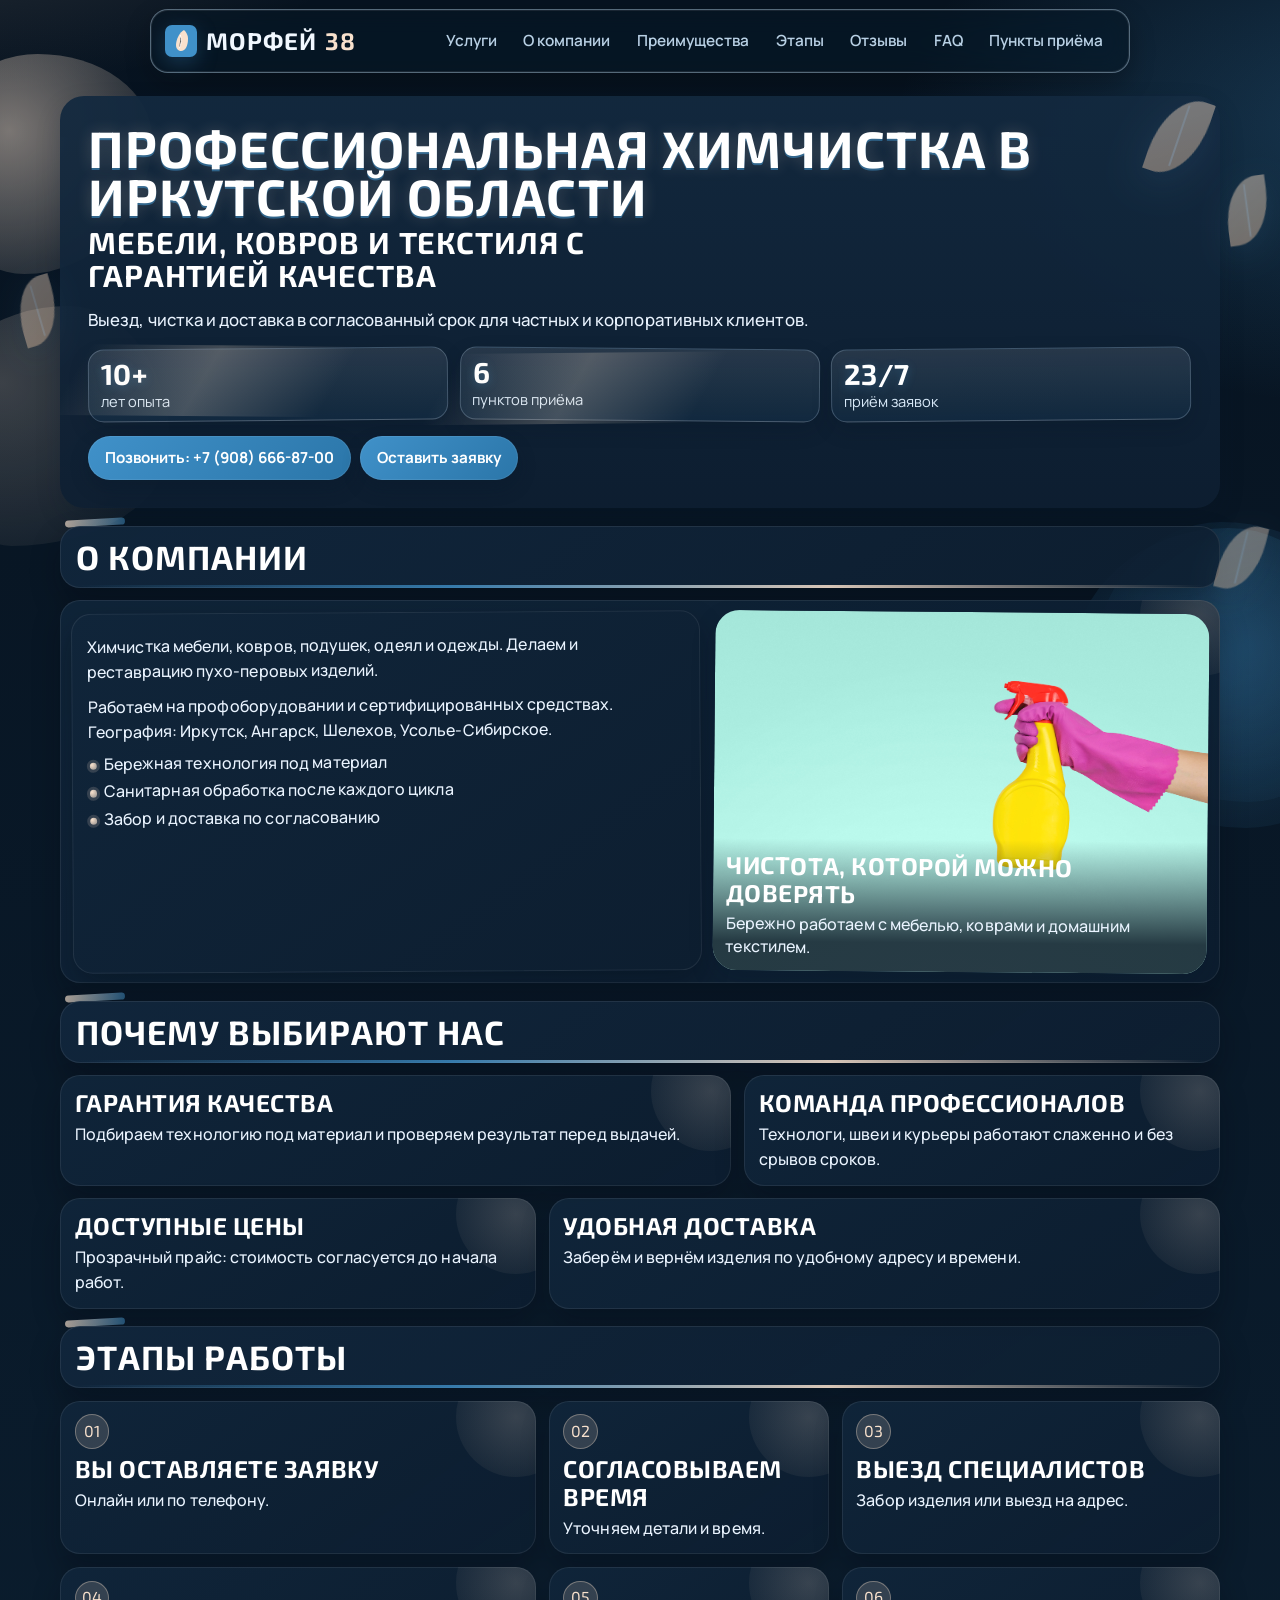
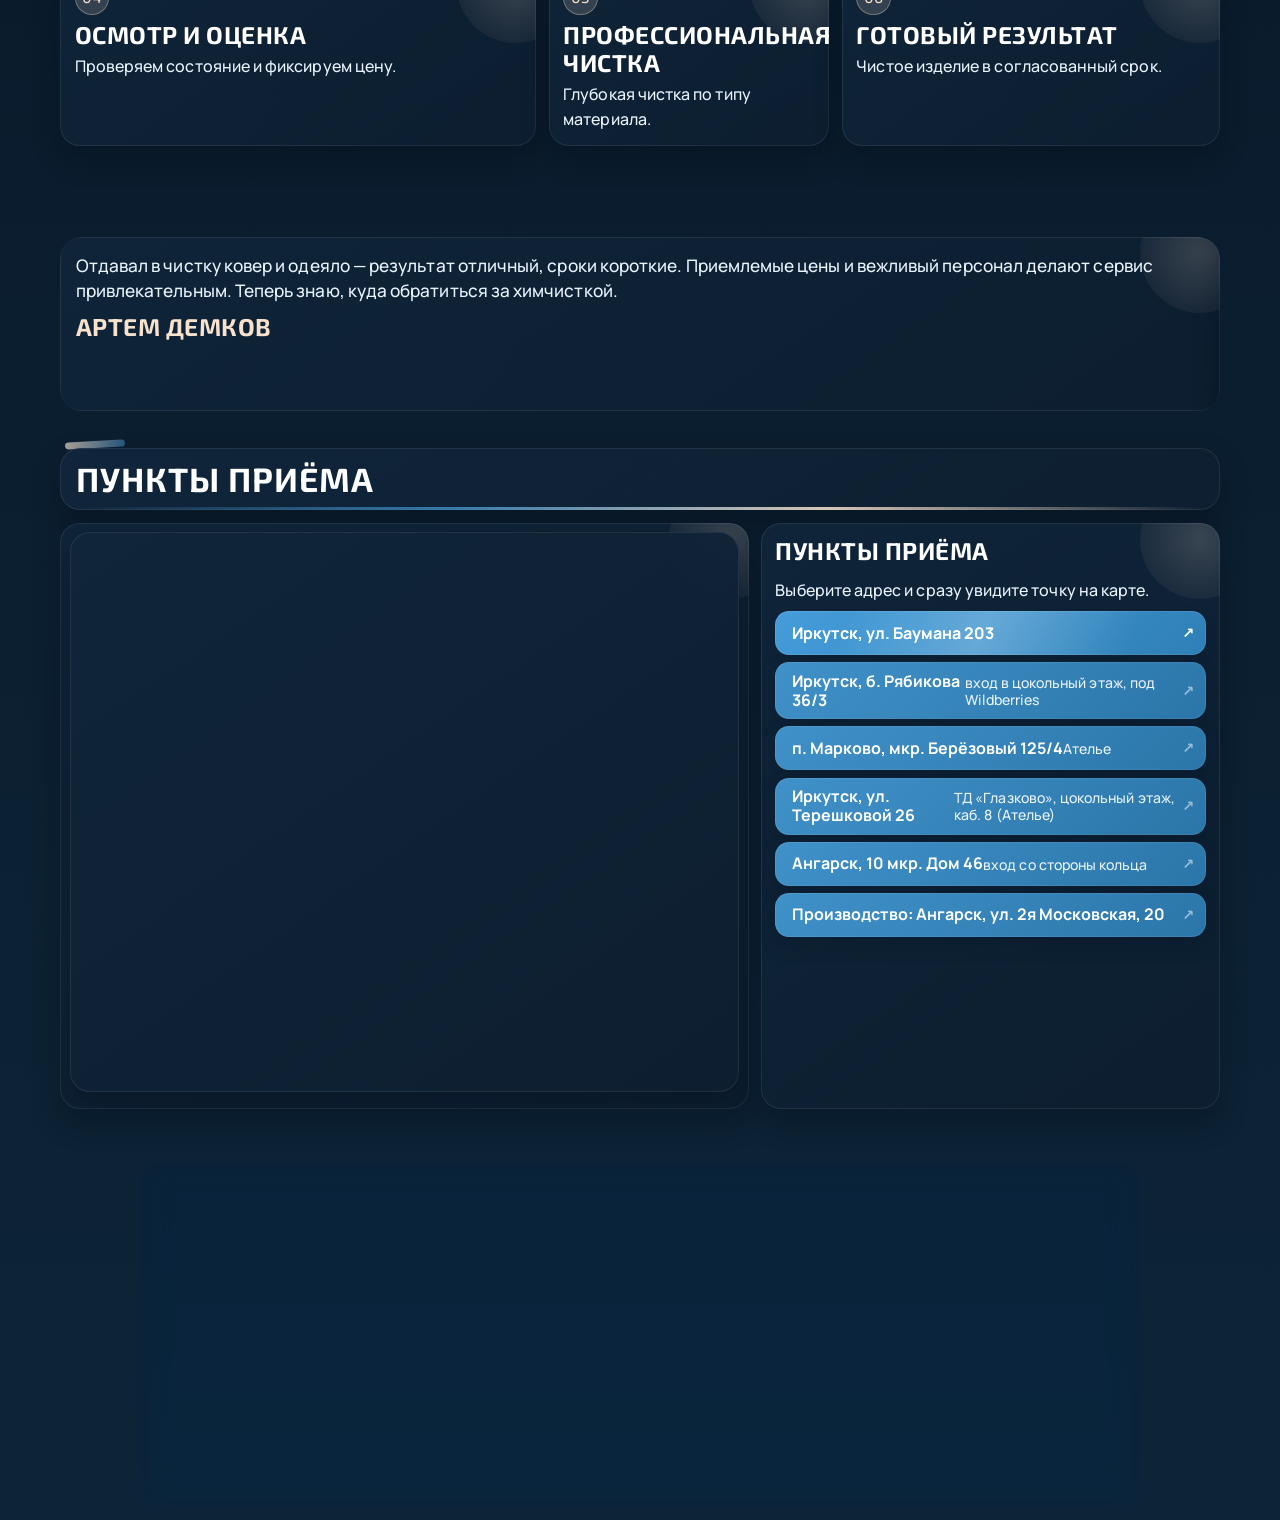
==== commit f94b87ec: "Add files via upload" ====
--- a/index.html
+++ b/index.html
@@ -15,7 +15,7 @@
   <link href="https://fonts.googleapis.com/css2?family=Exo+2:wght@500;600;700&family=Manrope:wght@400;500;600;700&display=swap" rel="stylesheet">
   <link rel="stylesheet" href="styles.css">
 </head>
-<body>
+<body class="neo-visual">
   <div class="bg-layer bg-layer--one" aria-hidden="true"></div>
   <div class="bg-layer bg-layer--two" aria-hidden="true"></div>
 
@@ -43,7 +43,21 @@
         <p class="kicker">Профессиональная химчистка в Иркутской области</p>
         <h1>Мебели, ковров и текстиля с гарантией качества</h1>
       </div>
-      <p class="lead">Работаем с частными и корпоративными клиентами: забираем изделия, проводим профессиональную чистку и возвращаем в согласованный срок.</p>
+      <p class="lead">Выезд, чистка и доставка в согласованный срок для частных и корпоративных клиентов.</p>
+      <div class="hero-metrics" aria-label="Ключевые показатели">
+        <div class="metric">
+          <strong data-counter="10" data-suffix="+">10+</strong>
+          <span>лет опыта</span>
+        </div>
+        <div class="metric">
+          <strong data-counter="6">6</strong>
+          <span>пунктов приёма</span>
+        </div>
+        <div class="metric">
+          <strong data-counter="24" data-suffix="/7">24/7</strong>
+          <span>приём заявок</span>
+        </div>
+      </div>
       <div class="hero-actions">
         <a class="btn btn-primary" href="tel:+79086668700">Позвонить: +7 (908) 666-87-00</a>
         <a class="btn btn-light" href="request.html">Оставить заявку</a>
@@ -58,9 +72,13 @@
         <div class="grid about-request-grid">
           <article class="about-col" id="about-info">
             <div class="about-box">
-              <p>«Морфей 38» специализируется на химчистке мебели, ковров, подушек, одеял и одежды. Также выполняем реставрацию пухо-перовых изделий и бережный уход за домашним текстилем.</p>
-              <p>Работаем на профессиональном оборудовании и используем сертифицированные безопасные средства. После каждого цикла проводим санитарную обработку оборудования.</p>
-              <p>Выезжаем и принимаем изделия в Иркутске, Ангарске, Шелехове и Усолье-Сибирском.</p>
+              <p>Химчистка мебели, ковров, подушек, одеял и одежды. Делаем и реставрацию пухо-перовых изделий.</p>
+              <p>Работаем на профоборудовании и сертифицированных средствах. География: Иркутск, Ангарск, Шелехов, Усолье-Сибирское.</p>
+              <ul class="about-points">
+                <li>Бережная технология под материал</li>
+                <li>Санитарная обработка после каждого цикла</li>
+                <li>Забор и доставка по согласованию</li>
+              </ul>
             </div>
           </article>
           <article class="about-visual" aria-label="Профессиональная химчистка">
@@ -83,10 +101,10 @@
         <h2>Почему выбирают нас</h2>
       </div>
       <div class="grid advantages-grid">
-        <article class="card"><h3>Гарантия качества</h3><p>Для каждого изделия подбираем подходящую технологию и проводим финальный контроль качества.</p></article>
-        <article class="card"><h3>Команда профессионалов</h3><p>Опытная команда технологов, швей и курьеров работает слаженно и в срок.</p></article>
-        <article class="card"><h3>Доступные цены</h3><p>Понятный прайс без скрытых платежей: стоимость согласуется до начала работ.</p></article>
-        <article class="card"><h3>Удобная доставка</h3><p>Организуем забор и доставку изделий по удобному адресу и времени.</p></article>
+        <article class="card"><h3>Гарантия качества</h3><p>Подбираем технологию под материал и проверяем результат перед выдачей.</p></article>
+        <article class="card"><h3>Команда профессионалов</h3><p>Технологи, швеи и курьеры работают слаженно и без срывов сроков.</p></article>
+        <article class="card"><h3>Доступные цены</h3><p>Прозрачный прайс: стоимость согласуется до начала работ.</p></article>
+        <article class="card"><h3>Удобная доставка</h3><p>Заберём и вернём изделия по удобному адресу и времени.</p></article>
       </div>
     </section>
 
@@ -95,12 +113,12 @@
         <h2>Этапы работы</h2>
       </div>
       <div class="grid stages-grid">
-        <article class="card step-card"><span class="step-num">01</span><h3>Вы оставляете заявку</h3><p>На сайте или по телефону.</p></article>
-        <article class="card step-card"><span class="step-num">02</span><h3>Согласовываем время</h3><p>Уточняем детали и согласовываем дату.</p></article>
-        <article class="card step-card"><span class="step-num">03</span><h3>Выезд специалистов</h3><p>Специалисты выезжают на адрес или забирают изделие в пункте приема.</p></article>
-        <article class="card step-card"><span class="step-num">04</span><h3>Осмотр и оценка</h3><p>Оцениваем состояние изделия и фиксируем итоговую стоимость.</p></article>
-        <article class="card step-card"><span class="step-num">05</span><h3>Профессиональная чистка</h3><p>Выполняем чистку по технологии с учетом материала и степени загрязнения.</p></article>
-        <article class="card step-card"><span class="step-num">06</span><h3>Готовый результат</h3><p>Вы получаете чистое изделие в согласованный срок.</p></article>
+        <article class="card step-card"><span class="step-num">01</span><h3>Вы оставляете заявку</h3><p>Онлайн или по телефону.</p></article>
+        <article class="card step-card"><span class="step-num">02</span><h3>Согласовываем время</h3><p>Уточняем детали и время.</p></article>
+        <article class="card step-card"><span class="step-num">03</span><h3>Выезд специалистов</h3><p>Забор изделия или выезд на адрес.</p></article>
+        <article class="card step-card"><span class="step-num">04</span><h3>Осмотр и оценка</h3><p>Проверяем состояние и фиксируем цену.</p></article>
+        <article class="card step-card"><span class="step-num">05</span><h3>Профессиональная чистка</h3><p>Глубокая чистка по типу материала.</p></article>
+        <article class="card step-card"><span class="step-num">06</span><h3>Готовый результат</h3><p>Чистое изделие в согласованный срок.</p></article>
       </div>
     </section>
     <section class="section container reveal" id="reviews">
@@ -154,13 +172,13 @@
             title="Карта пунктов приёма"
             loading="lazy"
             referrerpolicy="no-referrer-when-downgrade"
-            src="https://yandex.ru/map-widget/v1/?mode=search&text=%D0%98%D1%80%D0%BA%D1%83%D1%82%D1%81%D0%BA%2C%20%D1%83%D0%BB%D0%B8%D1%86%D0%B0%20%D0%91%D0%B0%D1%83%D0%BC%D0%B0%D0%BD%D0%B0%2C%20203">
+            src="https://yandex.ru/map-widget/v1/?l=map&ll=104.1604241%2C52.3483916&z=16&pt=104.1604241%2C52.3483916%2Cpm2rdm">
           </iframe>
         </article>
 
         <article class="card contact-points">
           <h3>Пункты приёма</h3>
-          <p class="contact-points__hint">Выберите адрес, и карта сразу покажет нужный пункт приема.</p>
+          <p class="contact-points__hint">Выберите адрес и сразу увидите точку на карте.</p>
           <div class="pickup-list" id="pickup-list">
             <button type="button" class="pickup-item is-active" data-address="Иркутск, улица Баумана, 203" aria-pressed="true">
               Иркутск, ул. Баумана 203
--- a/styles.css
+++ b/styles.css
@@ -2213,4 +2213,719 @@
     box-shadow: none !important;
     background: transparent !important;
   }
-}+}
+/* ===== Visual Motion Pack (content-light refresh) ===== */
+:root {
+  --motion-slow: 16s;
+  --motion-mid: 8s;
+  --motion-fast: 4.2s;
+}
+
+.bg-layer--one {
+  animation: drift-orb-one var(--motion-slow) ease-in-out infinite;
+}
+
+.bg-layer--two {
+  animation: drift-orb-two calc(var(--motion-slow) * 1.15) ease-in-out infinite;
+}
+
+.hero {
+  overflow: hidden;
+}
+
+.hero::before {
+  opacity: 0.2 !important;
+  animation: grid-pan 20s linear infinite;
+}
+
+.hero-metrics {
+  display: grid;
+  grid-template-columns: repeat(3, minmax(0, 1fr));
+  gap: 0.56rem;
+}
+
+.metric {
+  position: relative;
+  display: grid;
+  gap: 0.18rem;
+  align-content: start;
+  padding: 0.62rem 0.72rem;
+  border-radius: 14px;
+  border: 1px solid rgba(196, 222, 244, 0.24);
+  background: linear-gradient(180deg, rgba(255, 255, 255, 0.1), rgba(64, 145, 201, 0.08));
+  box-shadow: 0 8px 20px rgba(5, 16, 28, 0.18);
+}
+
+.metric::after {
+  content: '';
+  position: absolute;
+  inset: 0;
+  border-radius: inherit;
+  background: linear-gradient(120deg, transparent 15%, rgba(248, 225, 205, 0.22) 48%, transparent 82%);
+  transform: translateX(-120%);
+  animation: metric-shine 6.4s ease-in-out infinite;
+  pointer-events: none;
+}
+
+.metric strong {
+  font-family: 'Exo 2', sans-serif;
+  font-size: clamp(1.26rem, 2.8vw, 1.8rem);
+  line-height: 1;
+  letter-spacing: 0.02em;
+  color: #fff;
+  text-shadow: 0 2px 10px rgba(64, 145, 201, 0.32);
+}
+
+.metric span {
+  color: #d9eaf9;
+  font-size: 0.92rem;
+  line-height: 1.3;
+}
+
+.about-points {
+  margin: 0.6rem 0 0;
+  padding: 0;
+  list-style: none;
+  display: grid;
+  gap: 0.36rem;
+}
+
+.about-points li {
+  position: relative;
+  padding-left: 1rem;
+  color: #e6f3ff;
+  line-height: 1.35;
+}
+
+.about-points li::before {
+  content: '';
+  position: absolute;
+  left: 0.1rem;
+  top: 0.56em;
+  width: 0.46rem;
+  height: 0.46rem;
+  border-radius: 999px;
+  background: radial-gradient(circle at 30% 30%, var(--accent-feather), rgba(248, 225, 205, 0.55));
+  box-shadow: 0 0 0 3px rgba(248, 225, 205, 0.16);
+}
+
+.section-head {
+  position: relative;
+}
+
+.section-head::after {
+  content: '';
+  position: absolute;
+  left: 0.84rem;
+  right: 0.84rem;
+  bottom: 0;
+  height: 2px;
+  border-radius: 999px;
+  background: linear-gradient(90deg, rgba(64, 145, 201, 0), rgba(64, 145, 201, 0.8), rgba(248, 225, 205, 0.86), rgba(64, 145, 201, 0));
+  transform-origin: left center;
+  animation: section-line 9s ease-in-out infinite;
+}
+
+.advantages-grid .card,
+.stages-grid .card,
+.contact-points,
+.about-box,
+.form-card,
+.service-card,
+.faq-item,
+.testimonial-card {
+  transition: transform 0.28s ease, box-shadow 0.28s ease, background-color 0.28s ease;
+}
+
+@media (hover: hover) and (pointer: fine) {
+  .advantages-grid .card:hover,
+  .stages-grid .card:hover,
+  .service-card:hover,
+  .faq-item:hover {
+    transform: translateY(-3px);
+    box-shadow: 0 14px 30px rgba(4, 14, 24, 0.34);
+  }
+
+  .contact-points .pickup-item:hover {
+    transform: translateX(3px);
+  }
+}
+
+.reveal {
+  transition: opacity 0.52s ease, transform 0.52s ease, filter 0.52s ease;
+}
+
+.reveal:not(.is-visible) {
+  filter: blur(5px);
+}
+
+.reveal.is-visible {
+  filter: blur(0);
+}
+
+.contact-points .pickup-item {
+  overflow: hidden;
+}
+
+.contact-points .pickup-item::before {
+  content: '';
+  position: absolute;
+  inset: 0;
+  border-radius: inherit;
+  background: linear-gradient(115deg, transparent 16%, rgba(255, 255, 255, 0.2) 48%, transparent 82%);
+  transform: translateX(-130%);
+  transition: transform 0.55s ease;
+  pointer-events: none;
+}
+
+.contact-points .pickup-item:hover::before,
+.contact-points .pickup-item.is-active::before {
+  transform: translateX(0);
+}
+
+@keyframes drift-orb-one {
+  0%, 100% {
+    transform: translate3d(0, 0, 0) scale(1);
+  }
+  50% {
+    transform: translate3d(18px, 22px, 0) scale(1.08);
+  }
+}
+
+@keyframes drift-orb-two {
+  0%, 100% {
+    transform: translate3d(0, 0, 0) scale(1);
+  }
+  50% {
+    transform: translate3d(-20px, -16px, 0) scale(1.06);
+  }
+}
+
+@keyframes metric-shine {
+  0%, 72%, 100% {
+    transform: translateX(-130%);
+  }
+  84% {
+    transform: translateX(130%);
+  }
+}
+
+@keyframes section-line {
+  0%, 100% {
+    opacity: 0.5;
+    transform: scaleX(0.62);
+  }
+  50% {
+    opacity: 1;
+    transform: scaleX(1);
+  }
+}
+
+@keyframes grid-pan {
+  0% {
+    background-position: 0 0, 0 0;
+  }
+  100% {
+    background-position: 24px 24px, 24px 24px;
+  }
+}
+
+@media (max-width: 920px) {
+  .hero-metrics {
+    grid-template-columns: repeat(2, minmax(0, 1fr));
+  }
+}
+
+@media (max-width: 640px) {
+  .hero-metrics {
+    grid-template-columns: 1fr;
+  }
+
+  .metric {
+    padding: 0.56rem 0.62rem;
+  }
+}
+
+@media (prefers-reduced-motion: reduce) {
+  .bg-layer--one,
+  .bg-layer--two,
+  .hero::before,
+  .metric::after,
+  .section-head::after {
+    animation: none !important;
+  }
+
+  .advantages-grid .card,
+  .stages-grid .card,
+  .service-card,
+  .faq-item,
+  .pickup-item,
+  .reveal {
+    transition: none !important;
+  }
+
+  .reveal,
+  .reveal.is-visible,
+  .reveal:not(.is-visible) {
+    filter: none !important;
+  }
+}
+
+/* ===== Small Text Contrast Boost ===== */
+:where(
+  .lead,
+  .section-head p,
+  .card p,
+  .card li,
+  .contact-points__hint,
+  .pickup-item small,
+  .faq-item p,
+  .form-intro,
+  .consent,
+  .privacy-content,
+  .footer-col p,
+  .footer-col a,
+  .footer-bottom p,
+  .request-benefits span,
+  .about-points li,
+  label
+) {
+  color: #eaf4ff !important;
+}
+
+:where(
+  .lead,
+  .section-head p,
+  .card p,
+  .card li,
+  .contact-points__hint,
+  .pickup-item small,
+  .faq-item p,
+  .form-intro,
+  .consent,
+  .privacy-content,
+  .footer-col p,
+  .footer-col a,
+  .about-points li
+) {
+  font-weight: 500;
+  letter-spacing: 0.004em;
+}
+
+input::placeholder,
+textarea::placeholder {
+  color: #cfe5f8 !important;
+  opacity: 1;
+}
+
+/* ===== Neo Visual Freeform Theme ===== */
+body.neo-visual {
+  background:
+    radial-gradient(900px 460px at -8% -6%, rgba(248, 225, 205, 0.2), transparent 62%),
+    radial-gradient(760px 440px at 108% 4%, rgba(64, 145, 201, 0.28), transparent 64%),
+    linear-gradient(180deg, #071320 0%, #0d2438 100%) !important;
+}
+
+body.neo-visual::before,
+body.neo-visual::after {
+  content: '';
+  position: fixed;
+  pointer-events: none;
+  z-index: 0;
+  opacity: 0.34;
+}
+
+body.neo-visual::before {
+  width: 240px;
+  height: 240px;
+  left: -70px;
+  top: 34vh;
+  border-radius: 58% 42% 66% 34% / 46% 58% 42% 54%;
+  background: radial-gradient(circle at 30% 32%, rgba(248, 225, 205, 0.64), rgba(248, 225, 205, 0));
+  animation: nv-blob-float 18s ease-in-out infinite;
+}
+
+body.neo-visual::after {
+  width: 280px;
+  height: 280px;
+  right: -92px;
+  top: 58vh;
+  border-radius: 46% 54% 44% 56% / 54% 44% 56% 46%;
+  background: radial-gradient(circle at 56% 44%, rgba(64, 145, 201, 0.58), rgba(64, 145, 201, 0));
+  animation: nv-blob-float 22s ease-in-out infinite reverse;
+}
+
+.neo-visual .header,
+.neo-visual main,
+.neo-visual .footer {
+  position: relative;
+  z-index: 1;
+}
+
+.neo-visual .container {
+  width: min(1160px, calc(100% - 2.4rem));
+}
+
+.neo-visual .section {
+  margin-top: 1.1rem;
+  position: relative;
+}
+
+.neo-visual .section::before {
+  content: '';
+  position: absolute;
+  top: -0.45rem;
+  left: 0.3rem;
+  width: 60px;
+  height: 7px;
+  border-radius: 999px;
+  background: linear-gradient(90deg, rgba(248, 225, 205, 0.95), rgba(64, 145, 201, 0.7));
+  transform: rotate(-3deg);
+  opacity: 0.72;
+}
+
+.neo-visual .section-head {
+  padding: 0.8rem 1rem !important;
+  border-radius: 20px !important;
+  background:
+    linear-gradient(145deg, rgba(17, 38, 60, 0.95), rgba(14, 31, 49, 0.92)) !important;
+  box-shadow:
+    0 14px 30px rgba(2, 10, 18, 0.32),
+    inset 0 0 0 1px rgba(255, 255, 255, 0.08) !important;
+}
+
+.neo-visual .section-head::after {
+  left: 1rem !important;
+  right: 1rem !important;
+  height: 3px !important;
+}
+
+.neo-visual .section-head h2 {
+  font-size: clamp(1.5rem, 2.8vw, 2.1rem) !important;
+  letter-spacing: 0.03em;
+}
+
+.neo-visual .hero {
+  padding: clamp(1.2rem, 2.2vw, 1.8rem) !important;
+  border-radius: 24px !important;
+  overflow: hidden;
+}
+
+.neo-visual .hero::after {
+  content: '★ CLEAN STYLE';
+  position: absolute;
+  right: 1rem;
+  top: 0.9rem;
+  font-family: 'Exo 2', sans-serif;
+  font-size: clamp(0.72rem, 1.3vw, 0.9rem);
+  letter-spacing: 0.12em;
+  color: rgba(248, 225, 205, 0.88);
+  text-transform: uppercase;
+  opacity: 0.9;
+  animation: nv-tag-float 6s ease-in-out infinite;
+}
+
+.neo-visual .kicker {
+  font-size: clamp(2.1rem, 5vw, 3.2rem) !important;
+}
+
+.neo-visual .hero h1 {
+  max-width: 36ch;
+}
+
+.neo-visual .hero-metrics {
+  grid-template-columns: repeat(3, minmax(0, 1fr)) !important;
+  gap: 0.7rem !important;
+}
+
+.neo-visual .metric {
+  border-radius: 16px !important;
+  transform: rotate(-0.5deg);
+}
+
+.neo-visual .metric:nth-child(even) {
+  transform: rotate(0.5deg);
+}
+
+.neo-visual .card,
+.neo-visual .about-box,
+.neo-visual .form-card,
+.neo-visual .extra-services,
+.neo-visual .map-frame,
+.neo-visual .request-shell,
+.neo-visual .about-shell {
+  border-radius: 20px !important;
+  background:
+    linear-gradient(145deg, rgba(16, 37, 58, 0.95), rgba(13, 30, 48, 0.93)) !important;
+  box-shadow:
+    0 14px 28px rgba(3, 11, 20, 0.3),
+    inset 0 0 0 1px rgba(255, 255, 255, 0.08) !important;
+}
+
+.neo-visual .card {
+  overflow: hidden;
+}
+
+.neo-visual .card::after {
+  content: '';
+  position: absolute;
+  width: 120px;
+  height: 120px;
+  right: -40px;
+  top: -44px;
+  border-radius: 50%;
+  background: radial-gradient(circle, rgba(248, 225, 205, 0.18), rgba(248, 225, 205, 0));
+  pointer-events: none;
+}
+
+.neo-visual .card h3 {
+  font-size: clamp(1.24rem, 2vw, 1.52rem) !important;
+}
+
+.neo-visual .advantages-grid,
+.neo-visual .stages-grid,
+.neo-visual .services-grid {
+  display: grid !important;
+  grid-template-columns: repeat(12, minmax(0, 1fr)) !important;
+  gap: 0.78rem !important;
+  grid-auto-flow: dense;
+}
+
+.neo-visual .advantages-grid > .card:nth-child(1),
+.neo-visual .advantages-grid > .card:nth-child(4) {
+  grid-column: span 7;
+}
+
+.neo-visual .advantages-grid > .card:nth-child(2),
+.neo-visual .advantages-grid > .card:nth-child(3) {
+  grid-column: span 5;
+}
+
+.neo-visual .stages-grid > .card:nth-child(3n + 1) {
+  grid-column: span 5;
+}
+
+.neo-visual .stages-grid > .card:nth-child(3n + 2) {
+  grid-column: span 3;
+}
+
+.neo-visual .stages-grid > .card:nth-child(3n) {
+  grid-column: span 4;
+}
+
+.neo-visual .services-grid > .service-card:nth-child(1) { grid-column: span 7; }
+.neo-visual .services-grid > .service-card:nth-child(2) { grid-column: span 5; }
+.neo-visual .services-grid > .service-card:nth-child(3) { grid-column: span 4; }
+.neo-visual .services-grid > .service-card:nth-child(4) { grid-column: span 8; }
+.neo-visual .services-grid > .service-card:nth-child(5) { grid-column: span 6; }
+.neo-visual .services-grid > .service-card:nth-child(6) { grid-column: span 6; }
+
+.neo-visual .service-card > img {
+  aspect-ratio: 16 / 9;
+}
+
+.neo-visual .about-request-grid,
+.neo-visual .request-layout {
+  grid-template-columns: 1.12fr 0.88fr !important;
+  gap: 0.84rem !important;
+}
+
+.neo-visual .about-visual,
+.neo-visual .request-visual {
+  border-radius: 24px !important;
+  min-height: 360px !important;
+}
+
+.neo-visual .about-visual {
+  transform: rotate(0.5deg);
+}
+
+.neo-visual .about-col,
+.neo-visual .form-card {
+  transform: rotate(-0.35deg);
+}
+
+.neo-visual .reviews-viewport {
+  border-radius: 22px !important;
+  background: rgba(12, 28, 45, 0.76);
+}
+
+.neo-visual .testimonial-card p {
+  font-size: 1.08rem;
+}
+
+.neo-visual .reviews-dot {
+  width: 0.72rem;
+  height: 0.72rem;
+}
+
+.neo-visual .contact-grid {
+  grid-template-columns: 1.38fr 0.92fr !important;
+  gap: 0.78rem !important;
+}
+
+.neo-visual .map-frame {
+  min-height: 560px !important;
+}
+
+.neo-visual .pickup-item {
+  border-radius: 14px !important;
+  position: relative;
+}
+
+.neo-visual .pickup-item::after {
+  content: '↗';
+  position: absolute;
+  right: 0.7rem;
+  top: 50%;
+  transform: translateY(-50%);
+  opacity: 0.5;
+  font-size: 0.9rem;
+}
+
+.neo-visual .pickup-item.is-active::after {
+  opacity: 0.95;
+}
+
+.neo-visual .faq-item {
+  border-radius: 18px !important;
+}
+
+.neo-visual .faq-item summary {
+  font-size: 1.14rem;
+  line-height: 1.22;
+}
+
+.neo-visual .footer .footer-shell {
+  border-radius: 22px !important;
+  padding: 1rem 1.08rem !important;
+}
+
+@media (hover: hover) and (pointer: fine) {
+  .neo-visual .card:hover,
+  .neo-visual .pickup-item:hover,
+  .neo-visual .service-card:hover {
+    transform: translateY(-4px);
+    box-shadow:
+      0 18px 36px rgba(2, 10, 18, 0.36),
+      inset 0 0 0 1px rgba(255, 255, 255, 0.12) !important;
+  }
+}
+
+@media (max-width: 1120px) {
+  .neo-visual .advantages-grid,
+  .neo-visual .stages-grid,
+  .neo-visual .services-grid {
+    grid-template-columns: repeat(8, minmax(0, 1fr)) !important;
+  }
+
+  .neo-visual .advantages-grid > .card,
+  .neo-visual .stages-grid > .card,
+  .neo-visual .services-grid > .service-card {
+    grid-column: span 4 !important;
+  }
+
+  .neo-visual .about-request-grid,
+  .neo-visual .request-layout,
+  .neo-visual .contact-grid {
+    grid-template-columns: 1fr !important;
+  }
+
+  .neo-visual .map-frame {
+    min-height: 480px !important;
+  }
+}
+
+@media (max-width: 760px) {
+  .neo-visual .container {
+    width: min(1160px, calc(100% - 1rem));
+  }
+
+  .neo-visual .section::before {
+    width: 44px;
+    height: 6px;
+    left: 0.2rem;
+  }
+
+  .neo-visual .section-head {
+    padding: 0.72rem 0.82rem !important;
+    border-radius: 16px !important;
+  }
+
+  .neo-visual .hero {
+    border-radius: 18px !important;
+  }
+
+  .neo-visual .hero::after {
+    top: 0.68rem;
+    right: 0.72rem;
+    font-size: 0.68rem;
+  }
+
+  .neo-visual .hero-metrics {
+    grid-template-columns: 1fr !important;
+  }
+
+  .neo-visual .advantages-grid,
+  .neo-visual .stages-grid,
+  .neo-visual .services-grid {
+    grid-template-columns: 1fr !important;
+  }
+
+  .neo-visual .advantages-grid > .card,
+  .neo-visual .stages-grid > .card,
+  .neo-visual .services-grid > .service-card {
+    grid-column: auto !important;
+  }
+
+  .neo-visual .map-frame {
+    min-height: 360px !important;
+  }
+
+  .neo-visual .card,
+  .neo-visual .about-box,
+  .neo-visual .form-card,
+  .neo-visual .extra-services,
+  .neo-visual .map-frame,
+  .neo-visual .request-shell,
+  .neo-visual .about-shell,
+  .neo-visual .footer .footer-shell {
+    border-radius: 16px !important;
+  }
+}
+
+@keyframes nv-blob-float {
+  0%, 100% {
+    transform: translate3d(0, 0, 0) scale(1);
+  }
+  50% {
+    transform: translate3d(0, -16px, 0) scale(1.06);
+  }
+}
+
+@keyframes nv-tag-float {
+  0%, 100% {
+    transform: translate3d(0, 0, 0) rotate(0deg);
+  }
+  50% {
+    transform: translate3d(0, -4px, 0) rotate(-2deg);
+  }
+}
+
+@media (prefers-reduced-motion: reduce) {
+  body.neo-visual::before,
+  body.neo-visual::after,
+  .neo-visual .hero::after {
+    animation: none !important;
+  }
+
+  .neo-visual .card,
+  .neo-visual .pickup-item,
+  .neo-visual .service-card,
+  .neo-visual .about-visual,
+  .neo-visual .about-col,
+  .neo-visual .form-card,
+  .neo-visual .metric {
+    transform: none !important;
+  }
+}
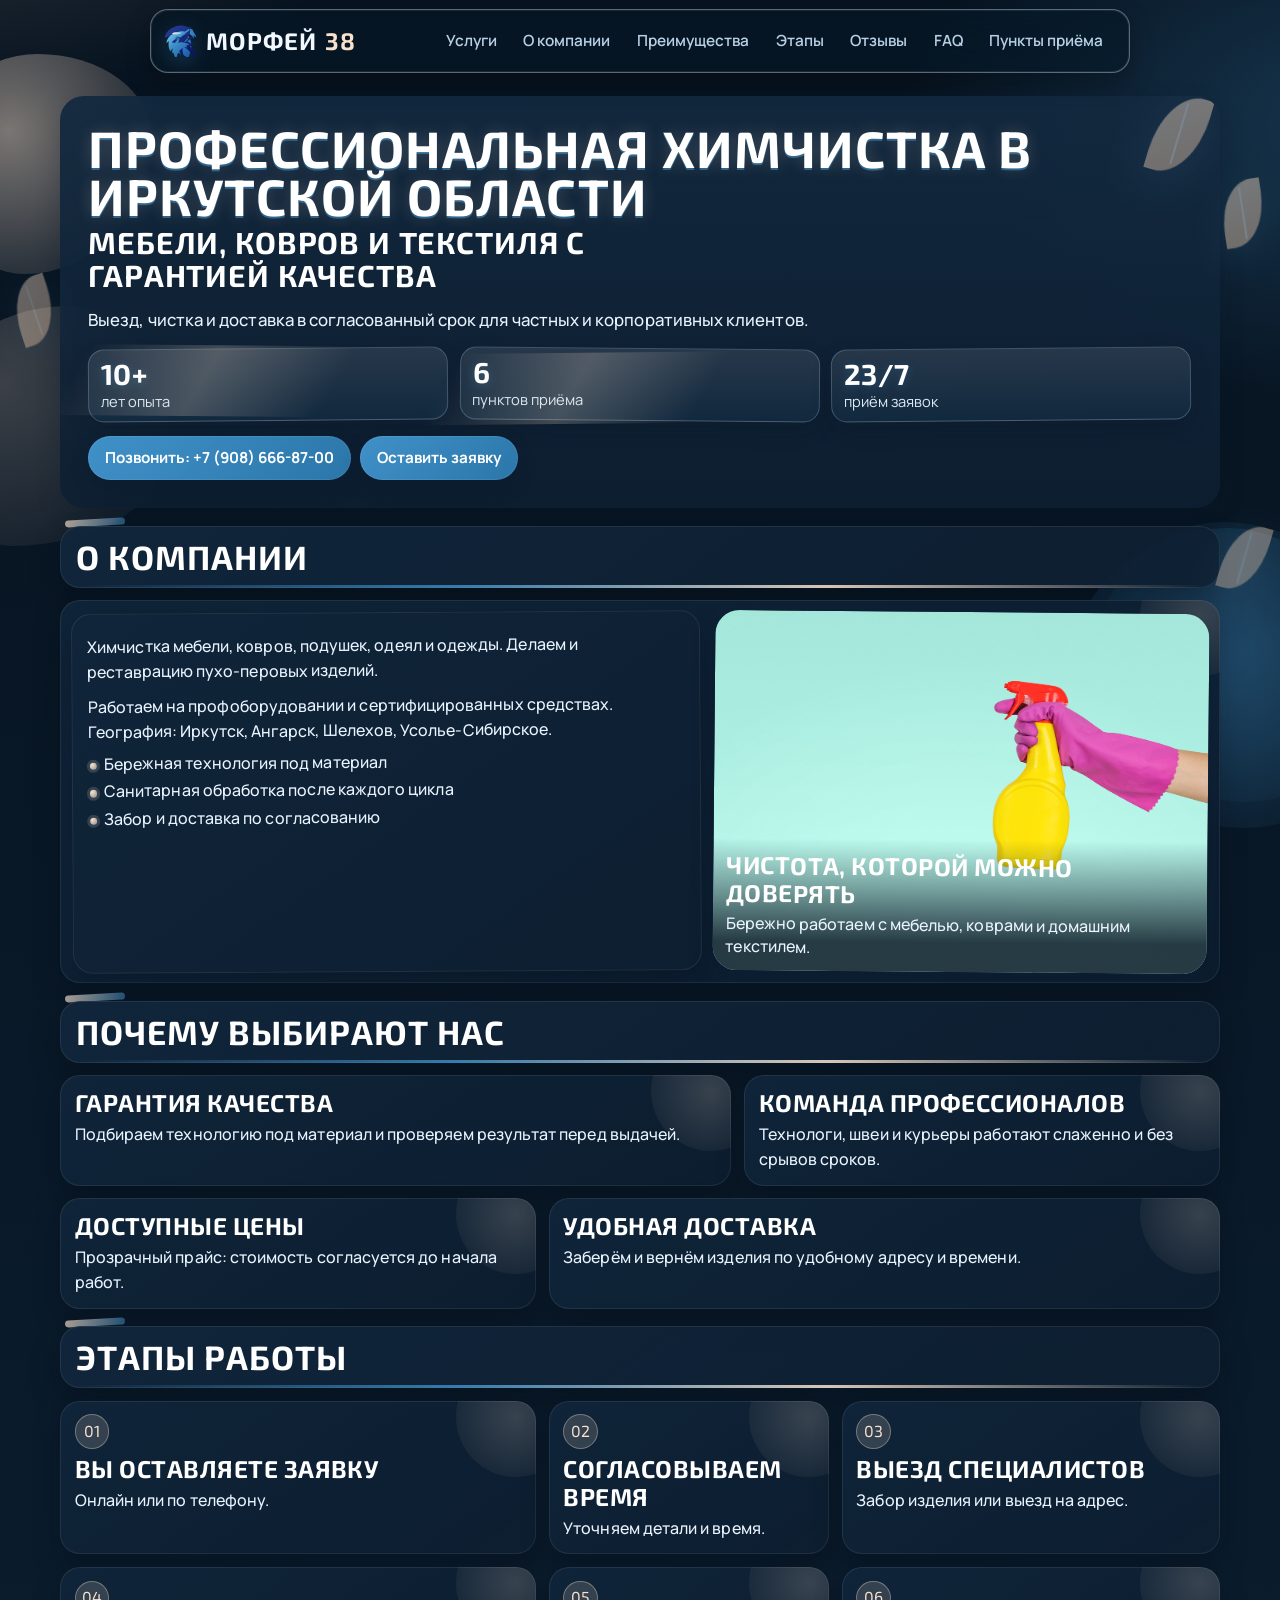
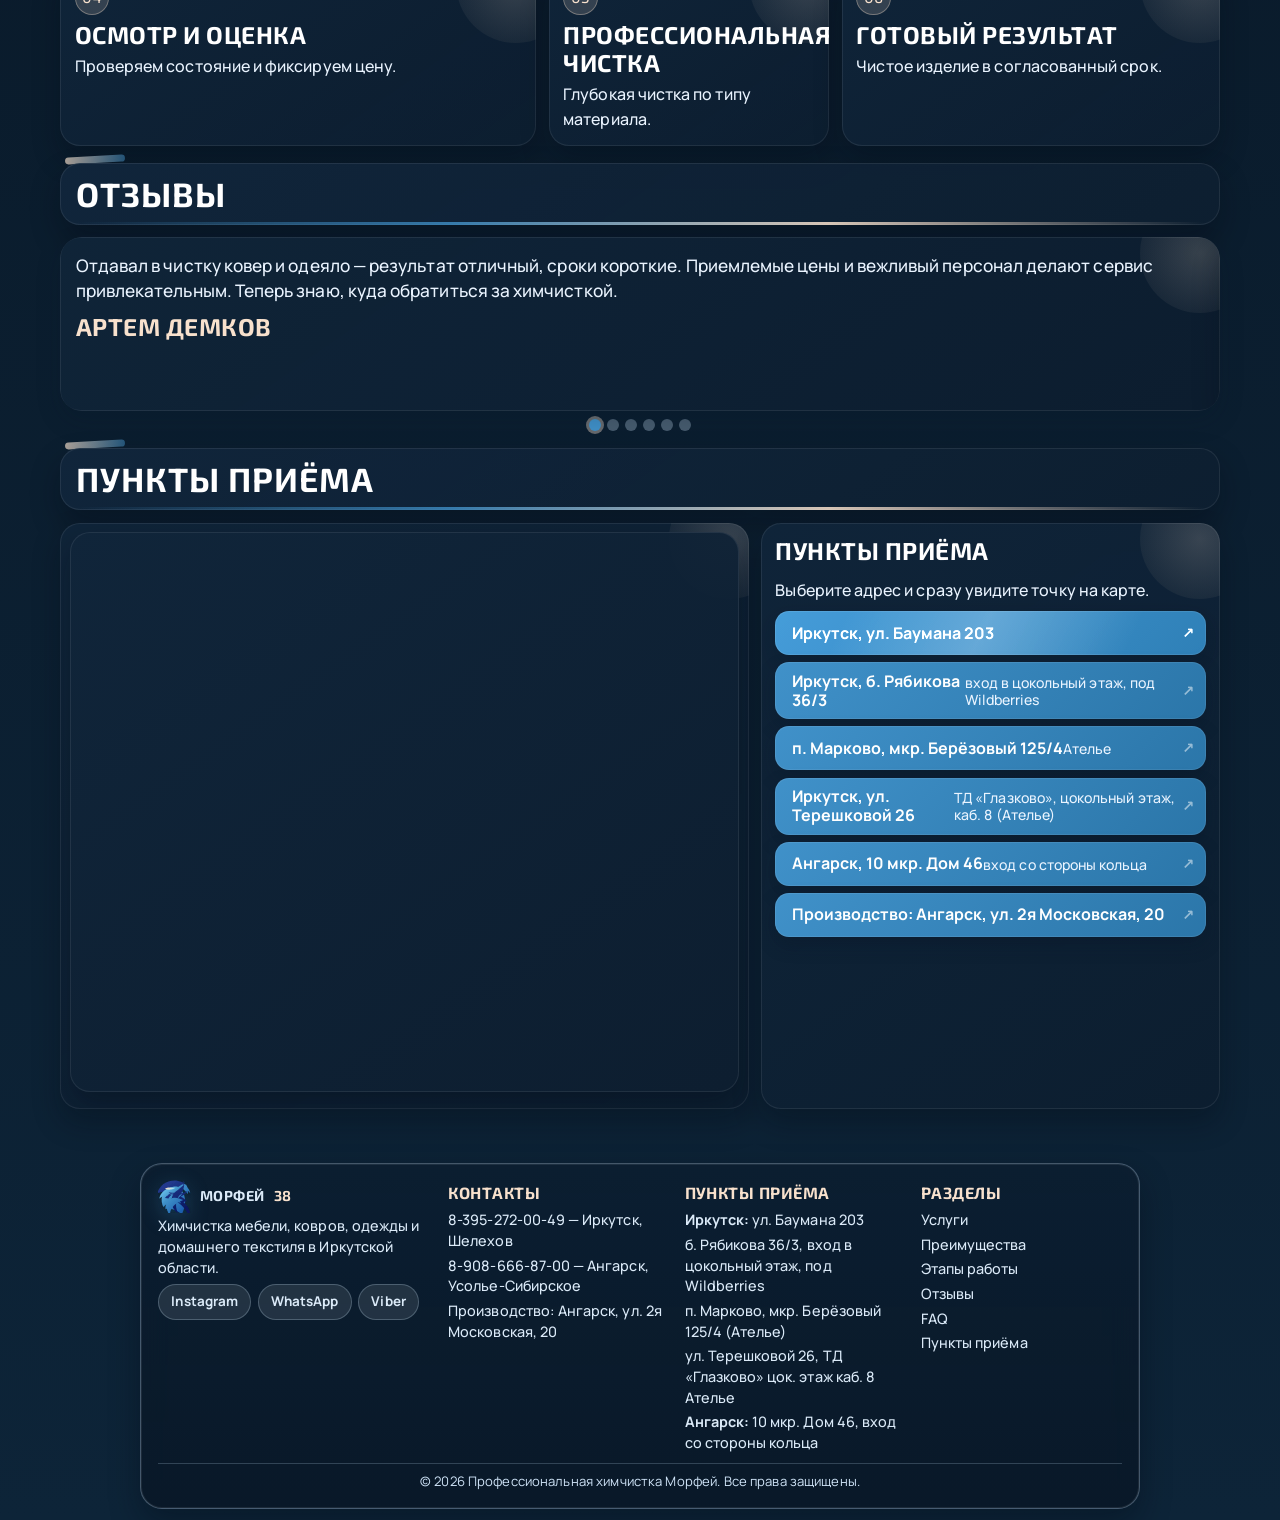
==== commit 8282134b: "Add files via upload" ====
--- a/index.html
+++ b/index.html
@@ -4,10 +4,8 @@
   <meta charset="UTF-8">
   <meta name="viewport" content="width=device-width, initial-scale=1.0">
   <title>Морфей | Химчистка в Иркутской области</title>
-    <link rel="icon" href="logo.svg" type="image/svg+xml" sizes="any">
-  <link rel="icon" href="apple-touch-icon.png" type="image/png" sizes="180x180">
+  <link rel="icon" href="logo.svg" type="image/svg+xml" sizes="any">
   <link rel="shortcut icon" href="logo.svg" type="image/svg+xml">
-  <link rel="apple-touch-icon" sizes="180x180" href="apple-touch-icon.png">
   <meta name="theme-color" content="#4091c9">
   <meta name="description" content="Профессиональная химчистка мебели, ковров, одежды и текстиля. Пункты приема в Иркутске, Ангарске, Шелехове и Усолье-Сибирском.">
   <link rel="preconnect" href="https://fonts.googleapis.com">
@@ -23,8 +21,15 @@
     <div class="container nav-wrap">
       <a class="brand" href="#top"><img class="brand-mark" src="logo.svg" alt="" aria-hidden="true">Морфей<span>38</span></a>
       
-      <button class="nav-toggle" type="button" aria-expanded="false" aria-controls="menu">Меню</button>
-      <nav class="menu" id="menu">
+      <button class="nav-toggle" type="button" aria-expanded="false" aria-controls="menu" aria-label="Открыть меню">
+        <span class="nav-toggle__label">Меню</span>
+        <span class="nav-toggle__icon" aria-hidden="true">
+          <span class="nav-toggle__line"></span>
+          <span class="nav-toggle__line"></span>
+          <span class="nav-toggle__line"></span>
+        </span>
+      </button>
+      <nav class="menu" id="menu" aria-label="Основная навигация">
         <a href="services.html">Услуги</a>
         <a href="#about">О компании</a>
         <a href="#advantages">Преимущества</a>
@@ -43,7 +48,7 @@
         <p class="kicker">Профессиональная химчистка в Иркутской области</p>
         <h1>Мебели, ковров и текстиля с гарантией качества</h1>
       </div>
-      <p class="lead">Выезд, чистка и доставка в согласованный срок для частных и корпоративных клиентов.</p>
+      <p class="lead">Выезд, чистка и доставка в согласованный срок для частных и корпоративных клиентов.</p>
       <div class="hero-metrics" aria-label="Ключевые показатели">
         <div class="metric">
           <strong data-counter="10" data-suffix="+">10+</strong>
@@ -264,6 +269,3 @@
   <script src="script.js" defer></script>
 </body>
 </html>
-
-
-
--- a/styles.css
+++ b/styles.css
@@ -128,6 +128,7 @@
   width: 2rem;
   height: 2rem;
   flex-shrink: 0;
+  object-fit: contain;
   filter: drop-shadow(0 6px 10px rgba(64, 145, 201, 0.28));
 }
 
@@ -2555,7 +2556,12 @@
   animation: nv-blob-float 22s ease-in-out infinite reverse;
 }
 
-.neo-visual .header,
+.neo-visual .header {
+  position: relative;
+  z-index: 120 !important;
+  isolation: isolate;
+}
+
 .neo-visual main,
 .neo-visual .footer {
   position: relative;
@@ -2928,4 +2934,287 @@
   .neo-visual .metric {
     transform: none !important;
   }
-}
+}
+
+body.menu-open {
+  overflow: hidden;
+}
+
+.nav-toggle__label {
+  display: inline-block;
+}
+
+.nav-toggle__icon {
+  position: relative;
+  display: inline-flex;
+  flex-direction: column;
+  justify-content: space-between;
+  width: 1rem;
+  height: 0.78rem;
+  flex-shrink: 0;
+}
+
+.nav-toggle__line {
+  display: block;
+  width: 100%;
+  height: 2px;
+  border-radius: 999px;
+  background: currentColor;
+  transform-origin: center;
+  transition: transform 0.22s ease, opacity 0.18s ease;
+}
+
+.nav-toggle.is-open .nav-toggle__line:nth-child(1) {
+  transform: translateY(0.32rem) rotate(45deg);
+}
+
+.nav-toggle.is-open .nav-toggle__line:nth-child(2) {
+  opacity: 0;
+}
+
+.nav-toggle.is-open .nav-toggle__line:nth-child(3) {
+  transform: translateY(-0.32rem) rotate(-45deg);
+}
+
+body.menu-open .back-to-top {
+  opacity: 0;
+  pointer-events: none;
+}
+
+@media (max-width: 920px) {
+  .neo-visual .header {
+    padding: 0.44rem 0 0.3rem !important;
+  }
+
+  .neo-visual .header .nav-wrap {
+    position: relative;
+    width: min(1160px, calc(100% - 1rem));
+    max-width: calc(100% - 1rem);
+    margin-inline: auto;
+    padding: 0.66rem 0.72rem !important;
+    border-radius: 20px !important;
+    display: flex !important;
+    align-items: center !important;
+    gap: 0.72rem !important;
+    flex-wrap: nowrap !important;
+    overflow: visible !important;
+    background: linear-gradient(180deg, rgba(10, 24, 39, 0.94), rgba(15, 33, 52, 0.92)) !important;
+    border: 1px solid rgba(196, 222, 244, 0.24) !important;
+    box-shadow:
+      0 18px 40px rgba(4, 13, 23, 0.42),
+      inset 0 0 0 1px rgba(255, 255, 255, 0.08) !important;
+  }
+
+  .neo-visual .header .brand {
+    flex: 1 1 auto;
+    min-width: 0;
+    font-size: clamp(0.98rem, 4vw, 1.16rem) !important;
+    letter-spacing: 0.03em;
+  }
+
+  .neo-visual .header .brand-mark {
+    width: 1.62rem !important;
+    height: 1.62rem !important;
+  }
+
+  .neo-visual .header .nav-toggle {
+    display: inline-flex !important;
+    align-items: center !important;
+    justify-content: center !important;
+    gap: 0.6rem !important;
+    flex: 0 0 auto;
+    min-height: 2.78rem !important;
+    padding: 0.58rem 0.94rem !important;
+    border-radius: 999px !important;
+    border: 1px solid rgba(255, 255, 255, 0.14) !important;
+    background: linear-gradient(135deg, rgba(64, 145, 201, 0.96), rgba(33, 94, 144, 0.96)) !important;
+    box-shadow:
+      0 10px 22px rgba(3, 11, 19, 0.28),
+      inset 0 0 0 1px rgba(255, 255, 255, 0.08) !important;
+    font-size: 0.82rem !important;
+    font-weight: 700 !important;
+    line-height: 1;
+    letter-spacing: 0.06em;
+    text-transform: uppercase;
+    z-index: 101;
+  }
+
+  .neo-visual .header .nav-toggle:hover,
+  .neo-visual .header .nav-toggle:focus-visible {
+    transform: none !important;
+    filter: none !important;
+  }
+
+  .neo-visual .header .nav-toggle.is-open {
+    background: linear-gradient(135deg, rgba(77, 160, 215, 0.98), rgba(46, 113, 166, 0.98)) !important;
+  }
+
+  .neo-visual .header .menu {
+    position: absolute !important;
+    left: 0 !important;
+    right: 0 !important;
+    top: calc(100% + 0.58rem) !important;
+    display: flex !important;
+    flex-direction: column !important;
+    align-items: stretch !important;
+    gap: 0.42rem !important;
+    margin: 0 !important;
+    padding: 0 !important;
+    border-radius: 20px !important;
+    border: 1px solid rgba(196, 222, 244, 0.24) !important;
+    background: linear-gradient(180deg, rgba(9, 23, 38, 0.98), rgba(14, 31, 50, 0.96)) !important;
+    box-shadow:
+      0 20px 42px rgba(4, 13, 23, 0.52),
+      inset 0 0 0 1px rgba(255, 255, 255, 0.06) !important;
+    backdrop-filter: blur(16px) saturate(125%);
+    opacity: 0 !important;
+    visibility: hidden !important;
+    pointer-events: none !important;
+    transform: translateY(-0.35rem) scale(0.98) !important;
+    transform-origin: top center;
+    max-height: 0 !important;
+    overflow: hidden !important;
+    z-index: 100 !important;
+    transition:
+      opacity 0.22s ease,
+      transform 0.22s ease,
+      max-height 0.22s ease,
+      padding 0.22s ease !important;
+  }
+
+  .neo-visual .header .menu.is-open {
+    padding: 0.72rem !important;
+    opacity: 1 !important;
+    visibility: visible !important;
+    pointer-events: auto !important;
+    transform: translateY(0) scale(1) !important;
+    max-height: min(74vh, 30rem) !important;
+    overflow: auto !important;
+  }
+
+  .neo-visual .header .menu a {
+    position: relative;
+    display: flex !important;
+    align-items: center !important;
+    justify-content: space-between !important;
+    width: 100%;
+    min-height: 3rem;
+    padding: 0.82rem 0.96rem !important;
+    border-radius: 14px !important;
+    border: 1px solid rgba(196, 222, 244, 0.14) !important;
+    background: linear-gradient(135deg, rgba(255, 255, 255, 0.1), rgba(255, 255, 255, 0.05)) !important;
+    color: #eef7ff !important;
+    font-size: 0.95rem !important;
+    line-height: 1.2;
+    box-shadow: 0 10px 20px rgba(4, 12, 20, 0.16) !important;
+  }
+
+  .neo-visual .header .menu a::after {
+    content: '>';
+    color: rgba(248, 225, 205, 0.82);
+    font-size: 1.08rem;
+    line-height: 1;
+  }
+
+  .neo-visual .header .menu a:hover,
+  .neo-visual .header .menu a:focus-visible {
+    background: linear-gradient(135deg, rgba(248, 225, 205, 0.18), rgba(255, 255, 255, 0.12)) !important;
+    border-color: rgba(248, 225, 205, 0.22) !important;
+    color: #fff !important;
+  }
+}
+
+@media (max-width: 640px) {
+  .neo-visual .container {
+    width: min(1160px, calc(100% - 0.9rem));
+  }
+
+  .neo-visual .header .nav-wrap {
+    padding: 0.58rem 0.62rem !important;
+    border-radius: 18px !important;
+    gap: 0.56rem !important;
+  }
+
+  .neo-visual .header .brand {
+    font-size: clamp(0.92rem, 4.3vw, 1.02rem) !important;
+  }
+
+  .neo-visual .header .brand-mark {
+    width: 1.48rem !important;
+    height: 1.48rem !important;
+  }
+
+  .neo-visual .header .nav-toggle {
+    min-height: 2.54rem !important;
+    padding: 0.52rem 0.8rem !important;
+    font-size: 0.76rem !important;
+  }
+
+  .neo-visual .header .menu {
+    top: calc(100% + 0.46rem) !important;
+    border-radius: 18px !important;
+  }
+
+  .neo-visual .header .menu.is-open {
+    padding: 0.62rem !important;
+  }
+
+  .neo-visual .header .menu a {
+    min-height: 2.8rem;
+    padding: 0.72rem 0.84rem !important;
+    font-size: 0.88rem !important;
+  }
+
+  .neo-visual .hero {
+    padding: 0.9rem !important;
+    gap: 0.8rem;
+  }
+
+  .neo-visual .hero h1 {
+    max-width: none;
+    font-size: clamp(1.12rem, 5vw, 1.38rem) !important;
+  }
+
+  .neo-visual .lead {
+    font-size: 0.95rem !important;
+  }
+
+  .neo-visual .hero-actions {
+    display: grid !important;
+    grid-template-columns: 1fr;
+  }
+
+  .neo-visual .hero-actions .btn,
+  .neo-visual .hero-actions .btn-light,
+  .neo-visual .hero-actions .btn-primary {
+    width: 100%;
+  }
+
+  .neo-visual .section-head,
+  .neo-visual .card,
+  .neo-visual .about-box,
+  .neo-visual .form-card,
+  .neo-visual .request-shell,
+  .neo-visual .about-shell,
+  .neo-visual .footer .footer-shell {
+    border-radius: 16px !important;
+  }
+}
+
+@media (max-width: 420px) {
+  .neo-visual .header .nav-toggle {
+    min-width: 2.54rem;
+    padding-inline: 0.7rem !important;
+  }
+
+  .neo-visual .header .nav-toggle__label {
+    display: none;
+  }
+}
+
+@media (prefers-reduced-motion: reduce) {
+  .nav-toggle__line,
+  .neo-visual .header .menu {
+    transition: none !important;
+  }
+}
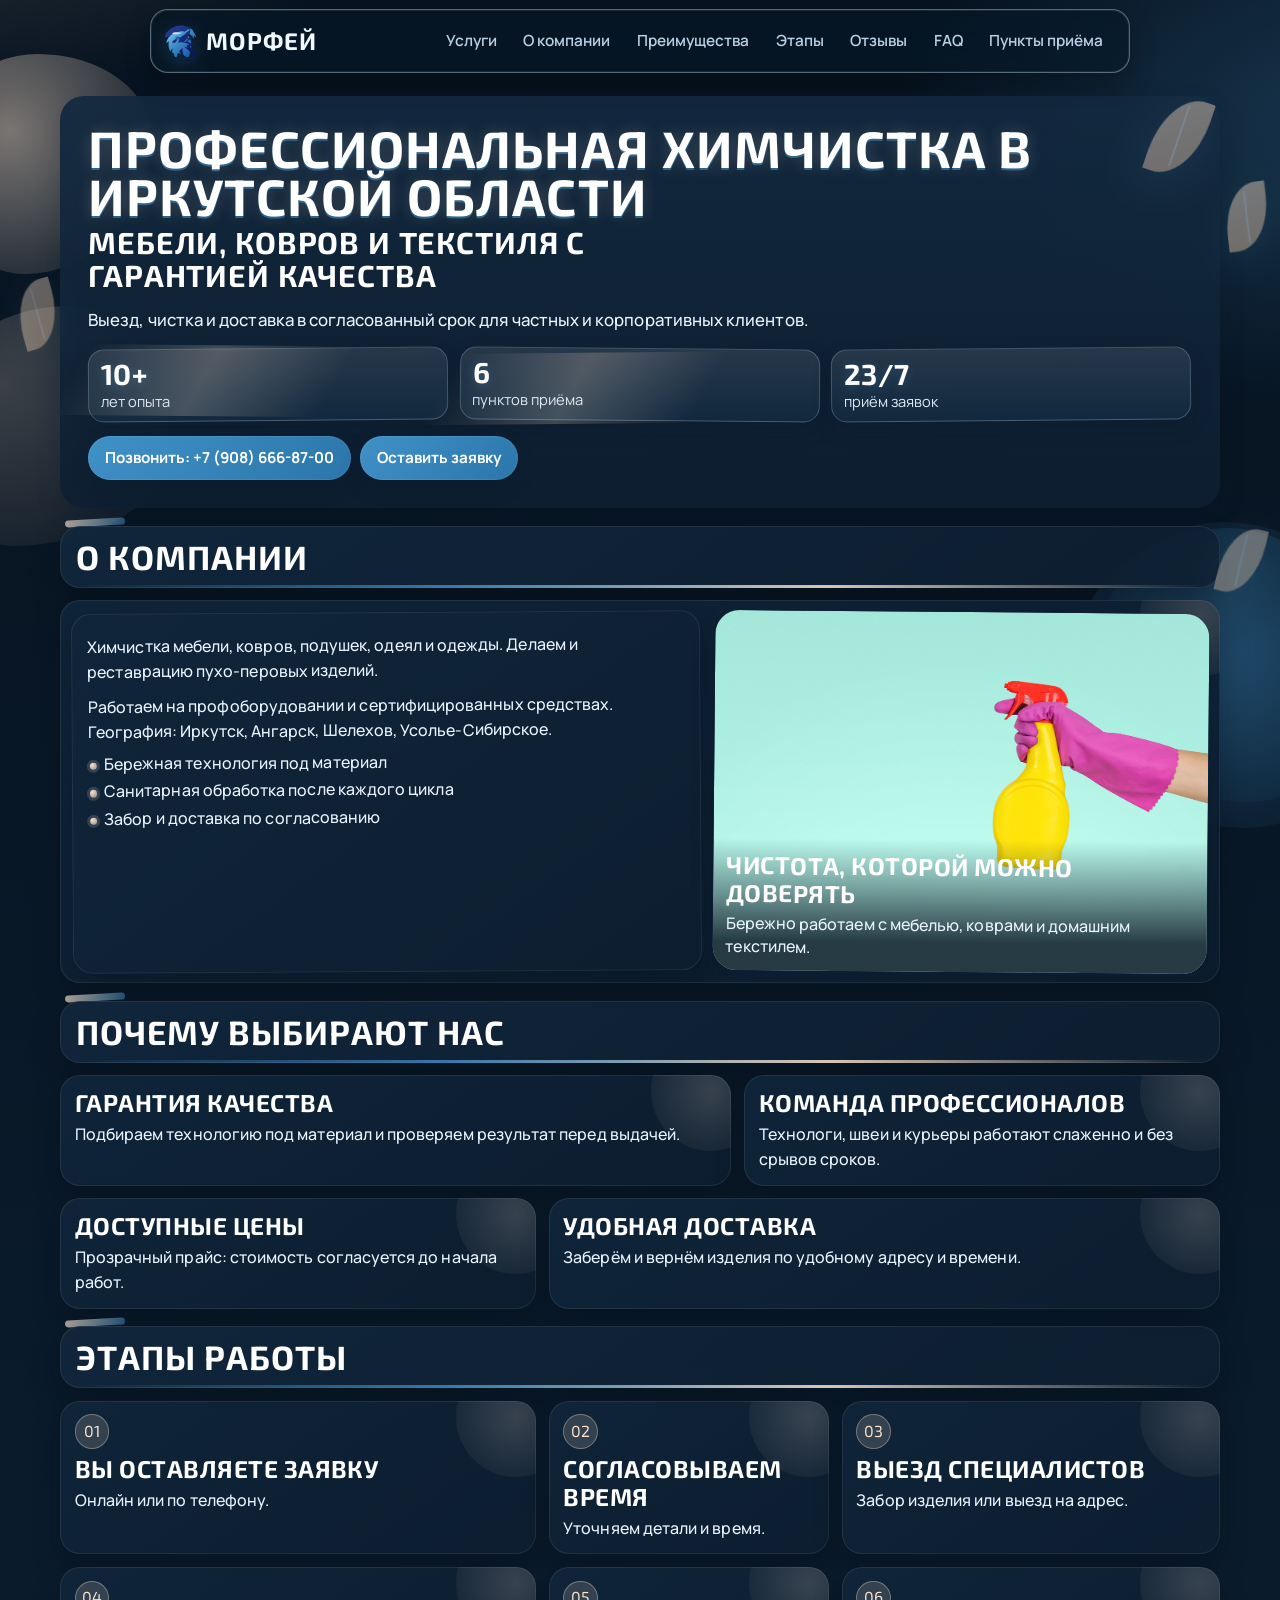
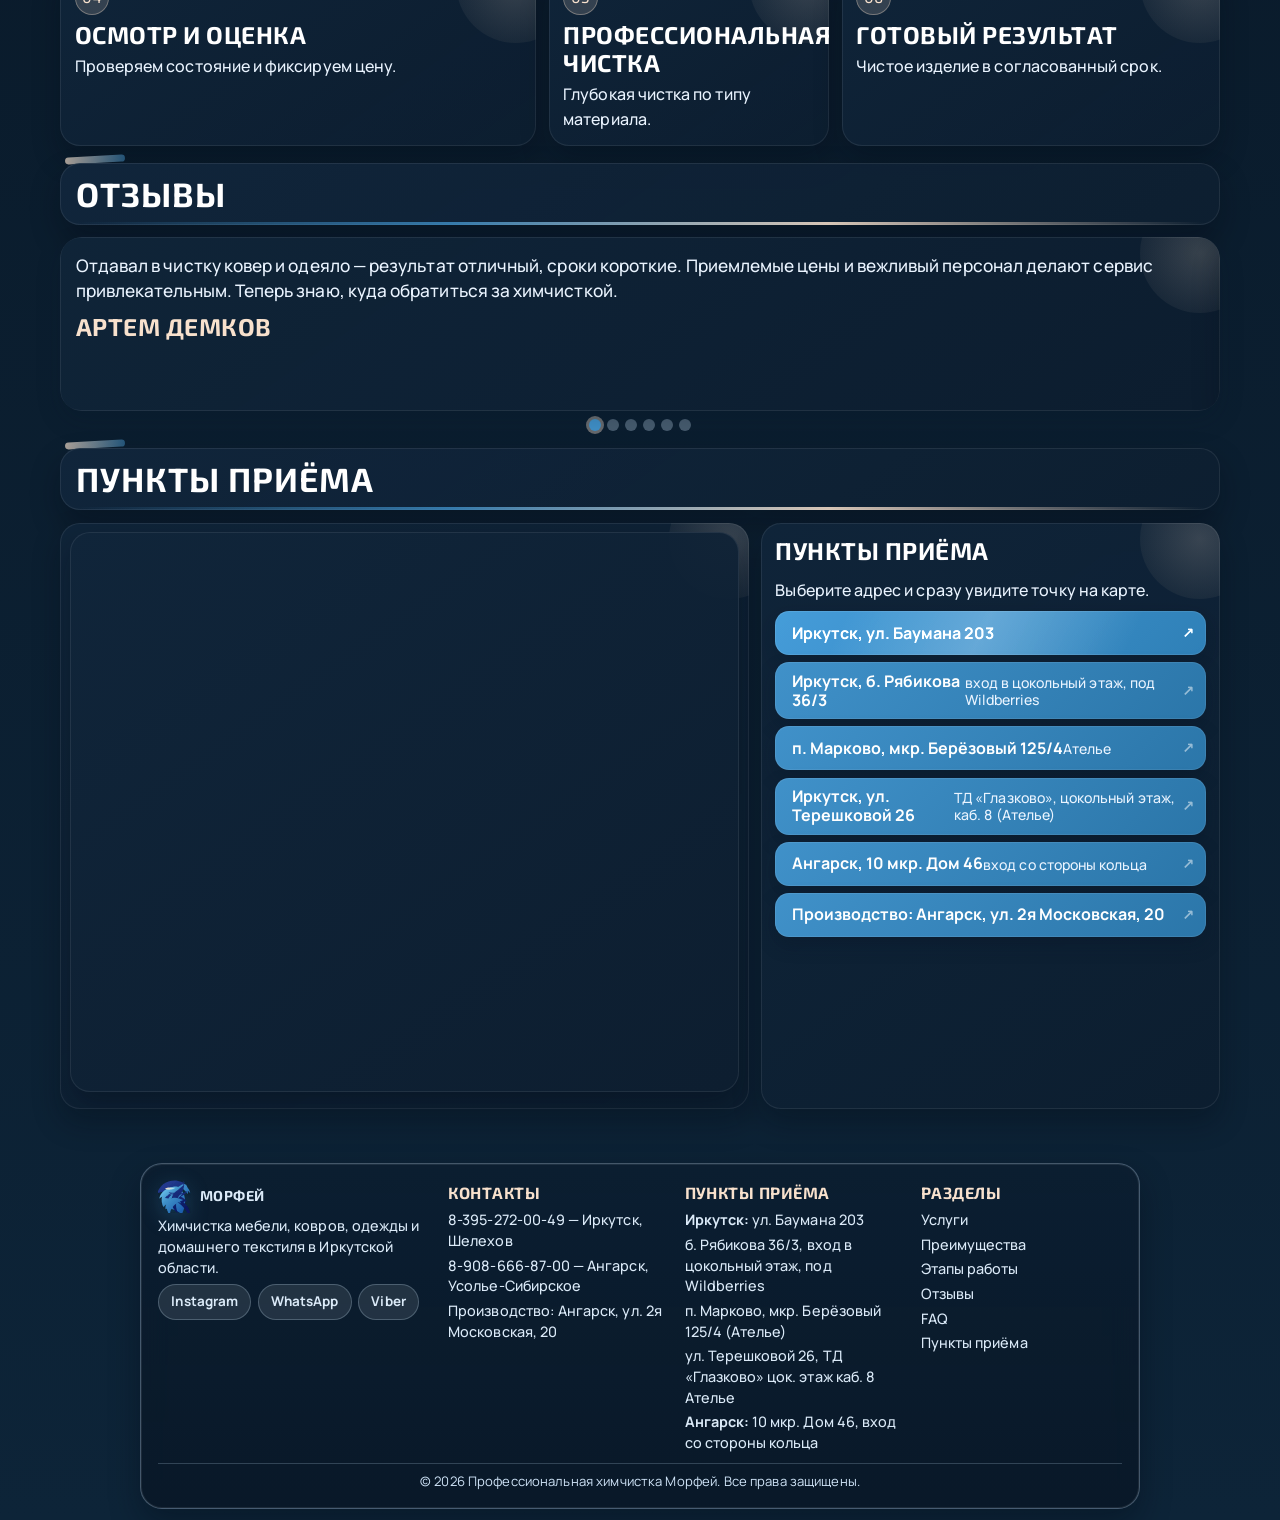
==== commit 9400c607: "Add files via upload" ====
--- a/index.html
+++ b/index.html
@@ -19,7 +19,7 @@
 
   <header class="header" id="top">
     <div class="container nav-wrap">
-      <a class="brand" href="#top"><img class="brand-mark" src="logo.svg" alt="" aria-hidden="true">Морфей<span>38</span></a>
+      <a class="brand" href="#top"><img class="brand-mark" src="logo.svg" alt="" aria-hidden="true">Морфей</a>
       
       <button class="nav-toggle" type="button" aria-expanded="false" aria-controls="menu" aria-label="Открыть меню">
         <span class="nav-toggle__label">Меню</span>
@@ -216,7 +216,7 @@
     <div class="container footer-shell">
       <div class="footer-top">
         <div class="footer-col footer-col--brand">
-          <a class="brand footer-brand-logo" href="#top"><img class="brand-mark" src="logo.svg" alt="" aria-hidden="true"> Морфей <span>38</span></a>
+          <a class="brand footer-brand-logo" href="#top"><img class="brand-mark" src="logo.svg" alt="" aria-hidden="true"> Морфей </a>
           <p>Химчистка мебели, ковров, одежды и домашнего текстиля в Иркутской области.</p>
           <div class="footer-social__list">
             <a class="social-link" href="https://instagram.com/morfey38?utm_medium=copy_link" target="_blank" rel="noopener noreferrer" aria-label="Instagram">
--- a/styles.css
+++ b/styles.css
@@ -3168,15 +3168,45 @@
   .neo-visual .hero {
     padding: 0.9rem !important;
     gap: 0.8rem;
+    overflow: visible;
+  }
+
+  .neo-visual .hero,
+  .neo-visual .hero-heading,
+  .neo-visual .kicker,
+  .neo-visual .hero h1,
+  .neo-visual .lead {
+    min-width: 0;
+    max-width: 100%;
+  }
+
+  .neo-visual .hero-heading {
+    gap: 0.42rem;
+  }
+
+  .neo-visual .hero::after {
+    display: none !important;
+  }
+
+  .neo-visual .kicker {
+    width: 100%;
+    font-size: clamp(1.34rem, 8vw, 1.88rem) !important;
+    line-height: 1;
+    white-space: normal;
+    overflow-wrap: anywhere;
+    text-wrap: balance;
   }
 
   .neo-visual .hero h1 {
-    max-width: none;
-    font-size: clamp(1.12rem, 5vw, 1.38rem) !important;
+    max-width: 100%;
+    font-size: clamp(1.06rem, 4.7vw, 1.3rem) !important;
+    line-height: 1.08;
+    overflow-wrap: anywhere;
+    text-wrap: balance;
   }
 
   .neo-visual .lead {
-    font-size: 0.95rem !important;
+    font-size: 0.93rem !important;
   }
 
   .neo-visual .hero-actions {
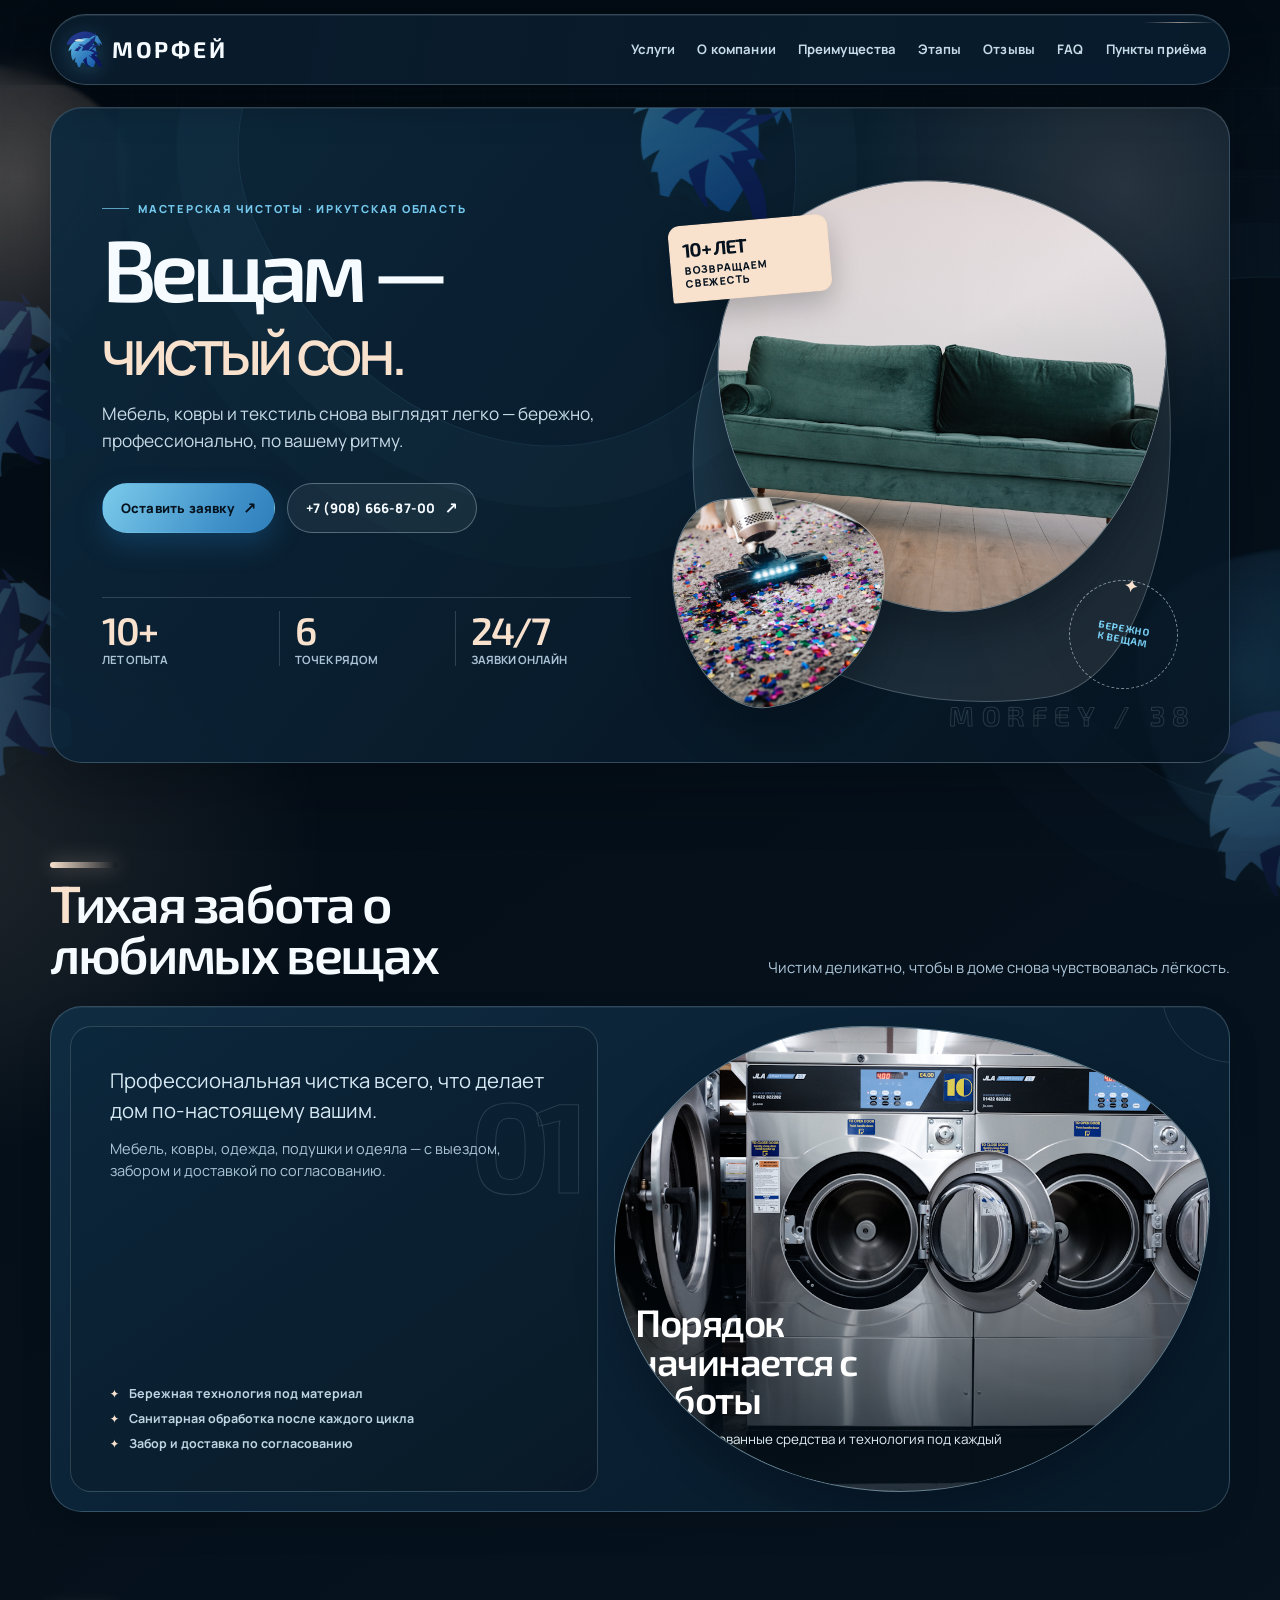
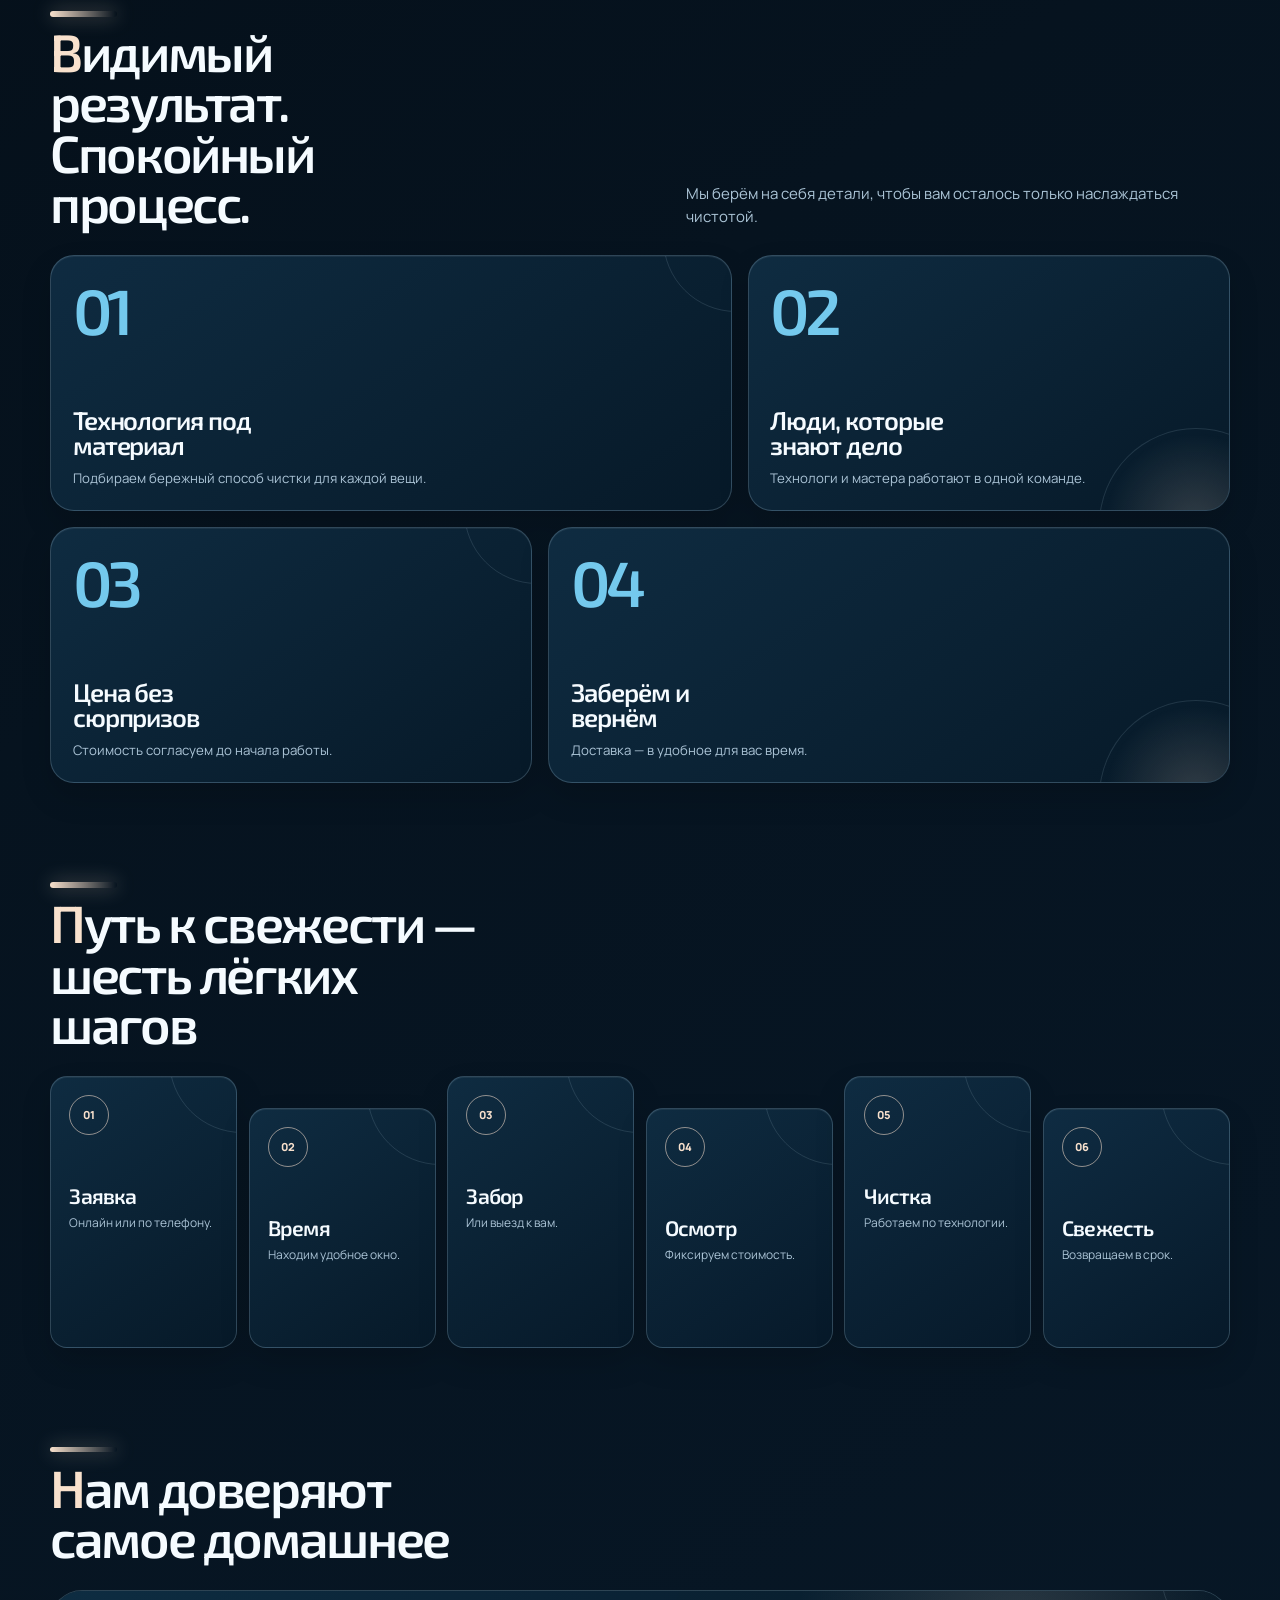
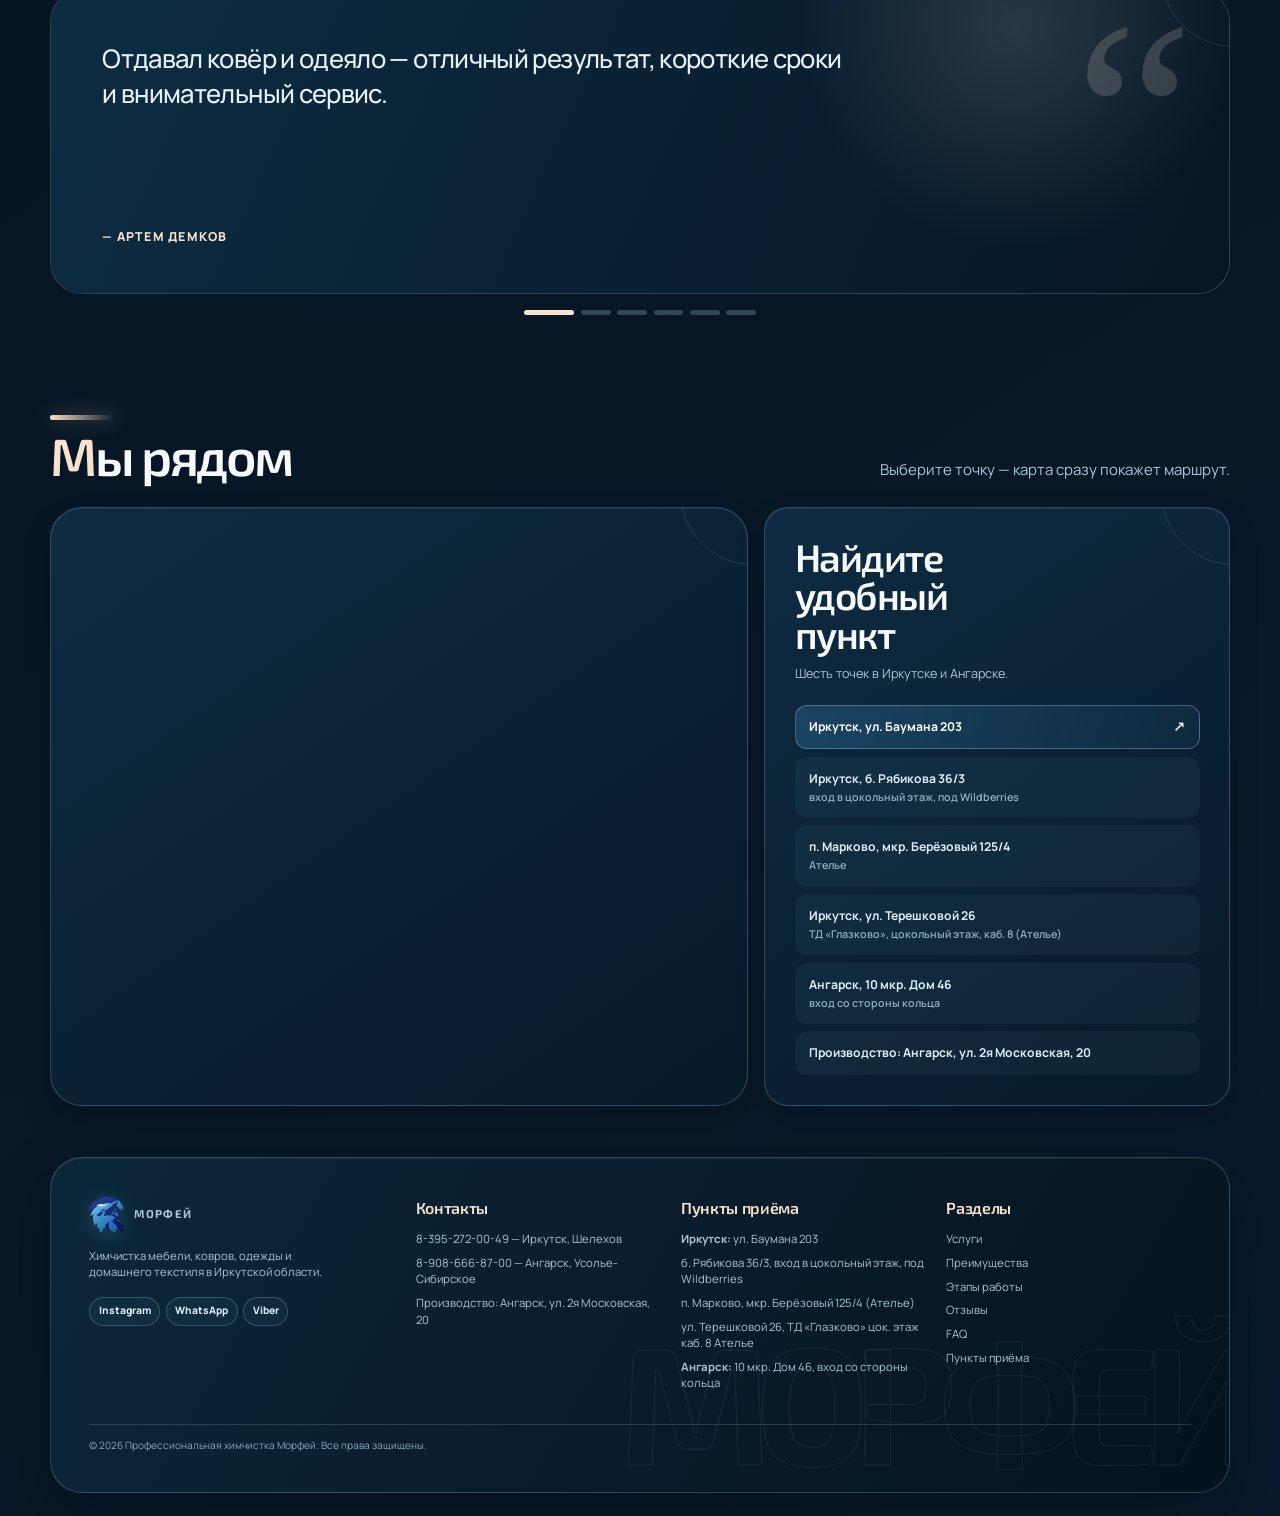
==== commit 464104a8: "Add files via upload" ====
--- a/index.html
+++ b/index.html
@@ -44,41 +44,52 @@
   <main>
     <section class="hero container reveal">
       <div class="feather-mark" aria-hidden="true"></div>
-      <div class="hero-heading">
-        <p class="kicker">Профессиональная химчистка в Иркутской области</p>
-        <h1>Мебели, ковров и текстиля с гарантией качества</h1>
-      </div>
-      <p class="lead">Выезд, чистка и доставка в согласованный срок для частных и корпоративных клиентов.</p>
-      <div class="hero-metrics" aria-label="Ключевые показатели">
-        <div class="metric">
-          <strong data-counter="10" data-suffix="+">10+</strong>
-          <span>лет опыта</span>
-        </div>
-        <div class="metric">
-          <strong data-counter="6">6</strong>
-          <span>пунктов приёма</span>
-        </div>
-        <div class="metric">
-          <strong data-counter="24" data-suffix="/7">24/7</strong>
-          <span>приём заявок</span>
-        </div>
-      </div>
-      <div class="hero-actions">
-        <a class="btn btn-primary" href="tel:+79086668700">Позвонить: +7 (908) 666-87-00</a>
-        <a class="btn btn-light" href="request.html">Оставить заявку</a>
+      <div class="hero-copy">
+        <p class="kicker">Мастерская чистоты · Иркутская область</p>
+        <h1>Вещам —<br><em>чистый сон.</em></h1>
+        <p class="lead">Мебель, ковры и текстиль снова выглядят легко — бережно, профессионально, по вашему ритму.</p>
+        <div class="hero-actions">
+          <a class="btn btn-primary" href="request.html">Оставить заявку</a>
+          <a class="btn btn-light" href="tel:+79086668700">+7 (908) 666-87-00</a>
+        </div>
+        <div class="hero-metrics" aria-label="Ключевые показатели">
+          <div class="metric">
+            <strong data-counter="10" data-suffix="+">10+</strong>
+            <span>лет опыта</span>
+          </div>
+          <div class="metric">
+            <strong data-counter="6">6</strong>
+            <span>точек рядом</span>
+          </div>
+          <div class="metric">
+            <strong data-counter="24" data-suffix="/7">24/7</strong>
+            <span>заявки онлайн</span>
+          </div>
+        </div>
+      </div>
+      <div class="hero-visual" aria-label="Химчистка мебели и ковров">
+        <div class="hero-shot hero-shot--main">
+          <img src="images/photo-1555041469-a586c61ea9bc.png" alt="Мягкая мебель">
+        </div>
+        <div class="hero-shot hero-shot--accent">
+          <img src="images/photo-1527515637462-cff94eecc1ac.png" alt="" aria-hidden="true">
+        </div>
+        <span class="hero-tag"><strong>10+ лет</strong>возвращаем свежесть</span>
+        <span class="hero-orbit">бережно<br>к вещам</span>
       </div>
     </section>
 
     <section class="section container reveal" id="about">
       <div class="section-head">
-        <h2>О компании</h2>
+        <h2>Тихая забота о любимых вещах</h2>
+        <p>Чистим деликатно, чтобы в доме снова чувствовалась лёгкость.</p>
       </div>
       <div class="card about-shell">
         <div class="grid about-request-grid">
           <article class="about-col" id="about-info">
             <div class="about-box">
-              <p>Химчистка мебели, ковров, подушек, одеял и одежды. Делаем и реставрацию пухо-перовых изделий.</p>
-              <p>Работаем на профоборудовании и сертифицированных средствах. География: Иркутск, Ангарск, Шелехов, Усолье-Сибирское.</p>
+              <p>Профессиональная чистка всего, что делает дом по-настоящему вашим.</p>
+              <p>Мебель, ковры, одежда, подушки и одеяла — с выездом, забором и доставкой по согласованию.</p>
               <ul class="about-points">
                 <li>Бережная технология под материал</li>
                 <li>Санитарная обработка после каждого цикла</li>
@@ -88,74 +99,75 @@
           </article>
           <article class="about-visual" aria-label="Профессиональная химчистка">
             <img
-              src="images/photo-1563453392212-326f5e854473.png"
-              alt="Профессиональная химчистка мебели и ковров"
+              src="images/photo-1604335399105-a0c585fd81a1.png"
+              alt="Профессиональная обработка текстиля"
               loading="lazy"
               decoding="async">
             <div class="about-visual__overlay">
-              <h3>Чистота, которой можно доверять</h3>
-              <p>Бережно работаем с мебелью, коврами и домашним текстилем.</p>
+              <h3>Порядок начинается с заботы</h3>
+              <p>Сертифицированные средства и технология под каждый материал.</p>
             </div>
           </article>
         </div>
       </div>
     </section>
 
-            <section class="section container reveal" id="advantages">
-      <div class="section-head">
-        <h2>Почему выбирают нас</h2>
+    <section class="section container reveal" id="advantages">
+      <div class="section-head">
+        <h2>Видимый результат. Спокойный процесс.</h2>
+        <p>Мы берём на себя детали, чтобы вам осталось только наслаждаться чистотой.</p>
       </div>
       <div class="grid advantages-grid">
-        <article class="card"><h3>Гарантия качества</h3><p>Подбираем технологию под материал и проверяем результат перед выдачей.</p></article>
-        <article class="card"><h3>Команда профессионалов</h3><p>Технологи, швеи и курьеры работают слаженно и без срывов сроков.</p></article>
-        <article class="card"><h3>Доступные цены</h3><p>Прозрачный прайс: стоимость согласуется до начала работ.</p></article>
-        <article class="card"><h3>Удобная доставка</h3><p>Заберём и вернём изделия по удобному адресу и времени.</p></article>
+        <article class="card"><h3>Технология под материал</h3><p>Подбираем бережный способ чистки для каждой вещи.</p></article>
+        <article class="card"><h3>Люди, которые знают дело</h3><p>Технологи и мастера работают в одной команде.</p></article>
+        <article class="card"><h3>Цена без сюрпризов</h3><p>Стоимость согласуем до начала работы.</p></article>
+        <article class="card"><h3>Заберём и вернём</h3><p>Доставка — в удобное для вас время.</p></article>
       </div>
     </section>
 
     <section class="section container reveal" id="stages">
       <div class="section-head">
-        <h2>Этапы работы</h2>
+        <h2>Путь к свежести — шесть лёгких шагов</h2>
       </div>
       <div class="grid stages-grid">
-        <article class="card step-card"><span class="step-num">01</span><h3>Вы оставляете заявку</h3><p>Онлайн или по телефону.</p></article>
-        <article class="card step-card"><span class="step-num">02</span><h3>Согласовываем время</h3><p>Уточняем детали и время.</p></article>
-        <article class="card step-card"><span class="step-num">03</span><h3>Выезд специалистов</h3><p>Забор изделия или выезд на адрес.</p></article>
-        <article class="card step-card"><span class="step-num">04</span><h3>Осмотр и оценка</h3><p>Проверяем состояние и фиксируем цену.</p></article>
-        <article class="card step-card"><span class="step-num">05</span><h3>Профессиональная чистка</h3><p>Глубокая чистка по типу материала.</p></article>
-        <article class="card step-card"><span class="step-num">06</span><h3>Готовый результат</h3><p>Чистое изделие в согласованный срок.</p></article>
+        <article class="card step-card"><span class="step-num">01</span><h3>Заявка</h3><p>Онлайн или по телефону.</p></article>
+        <article class="card step-card"><span class="step-num">02</span><h3>Время</h3><p>Находим удобное окно.</p></article>
+        <article class="card step-card"><span class="step-num">03</span><h3>Забор</h3><p>Или выезд к вам.</p></article>
+        <article class="card step-card"><span class="step-num">04</span><h3>Осмотр</h3><p>Фиксируем стоимость.</p></article>
+        <article class="card step-card"><span class="step-num">05</span><h3>Чистка</h3><p>Работаем по технологии.</p></article>
+        <article class="card step-card"><span class="step-num">06</span><h3>Свежесть</h3><p>Возвращаем в срок.</p></article>
       </div>
     </section>
     <section class="section container reveal" id="reviews">
       <div class="section-head">
-        <h2>Отзывы</h2>
+        <h2>Нам доверяют самое домашнее</h2>
       </div>
       <div class="reviews-slider" id="reviews-slider">
         
         <div class="reviews-viewport">
           <div class="reviews-track" id="reviews-track">
             <article class="card testimonial-card">
-              <p>Отдавал в чистку ковер и одеяло — результат отличный, сроки короткие. Приемлемые цены и вежливый персонал делают сервис привлекательным. Теперь знаю, куда обратиться за химчисткой.</p>
+              <p>Отдавал ковёр и одеяло — отличный результат, короткие сроки и внимательный сервис.</p>
               <h3>Артем Демков</h3>
             </article>
             <article class="card testimonial-card">
-              <p>Спасибо спасибо спасибо 🔥 таких ковровых покрытий, какие нам привезли после химчистки, мы не видели даже в магазине 😁 настоящее открытие, смотрели и не верили своим глазам. Цены по бюджету полностью устроили. Благодарим от всей души 🤝</p>
+              <p>Ковры после химчистки выглядели так, будто мы только что купили их в магазине.</p>
               <h3>Полина Лендинёва</h3>
             </article>
             <article class="card testimonial-card">
-              <p>Отдавала ковер на чистку, отлично почистили, по приятной цене, также хочу отметить клиентоориентированность - произошло небольшое недопонимание по срокам, но очень быстро решили вопрос, плюс сделали скидку, спасибо 🙏</p>
+              <p>Ковёр отлично почистили, а вопрос со сроками решили очень быстро и по-человечески.</p>
               <h3>Арина Васильева</h3>
             </article>
             <article class="card testimonial-card">
-              <p>Отдавала почистить утеплённое пальто, сделали в кратчайшие сроки и недорого (вышло 2000 рублей). Изначально говорили, что могут взять больше из-за степени загрязнения, но в итоге взяли минимум.<br>Претензий к чистоте изделия нет, всё выполнено аккуратно и профессионально. В целом первый опыт обращения в химчистку положительный, заведение рекомендую 👍</p>
+              <p>Пальто почистили аккуратно, быстро и по честной цене. Первый опыт — только положительный.</p>
               <h3>Любовь Стельмах</h3>
             </article>
             <article class="card testimonial-card">
-              <p>Отличная чистка! Регулярно сдаю зимние пуховики: через неделю забираю вещи чистыми и объемными, как новые.<br>Пиджак тоже почистили очень хорошо. Спасибо!</p>
+              <p>Пуховики возвращают чистыми, объёмными — почти как новые. Пиджак тоже спасли идеально.</p>
               <h3>Маргарита Александрова</h3>
             </article>
             <article class="card testimonial-card">
-              <p>Очень хорошо почистили ковролин, который лежал на кухне) забрали, привезли. Даже не ожидали, что будет такой чистый и мягкий как новый)) Благодарим за работу!</p>
+              <p>Ковролин забрали и вернули удивительно чистым и мягким. Спасибо за работу!</p>
               <h3>Николай Коваленко</h3>
             </article>
           </div>
@@ -167,7 +179,8 @@
 
 <section class="section container reveal" id="contact">
       <div class="section-head">
-        <h2>Пункты приёма</h2>
+        <h2>Мы рядом</h2>
+        <p>Выберите точку — карта сразу покажет маршрут.</p>
       </div>
       <div class="grid contact-grid">
         <article class="card map-card">
@@ -182,8 +195,8 @@
         </article>
 
         <article class="card contact-points">
-          <h3>Пункты приёма</h3>
-          <p class="contact-points__hint">Выберите адрес и сразу увидите точку на карте.</p>
+          <h3>Найдите удобный пункт</h3>
+          <p class="contact-points__hint">Шесть точек в Иркутске и Ангарске.</p>
           <div class="pickup-list" id="pickup-list">
             <button type="button" class="pickup-item is-active" data-address="Иркутск, улица Баумана, 203" aria-pressed="true">
               Иркутск, ул. Баумана 203
--- a/styles.css
+++ b/styles.css
@@ -1,47 +1,85 @@
 :root {
-  --bg: #081522;
-  --bg-soft: #10263b;
-  --panel: #0d1f33;
-  --panel-soft: #142e47;
-  --surface: #0f2338;
-  --surface-muted: #162f49;
-  --text: #f1f8ff;
-  --text-soft: #b8d0e4;
-  --primary: #4091c9;
-  --primary-dark: #2b76a9;
-  --accent-feather: #f8e1cd;
-  --accent-feather-dark: #e8c3a1;
-  --border: rgba(196, 222, 244, 0.72);
-  --shadow: 0 14px 30px rgba(0, 0, 0, 0.42);
-  --radius-lg: 22px;
-  --radius-md: 16px;
+  --ink: #06131f;
+  --ink-deep: #030b13;
+  --night: #081a2b;
+  --night-soft: #102b43;
+  --blue: #4091c9;
+  --blue-bright: #74c9ed;
+  --blue-deep: #1b6298;
+  --peach: #f8e1cd;
+  --peach-deep: #e9bfa0;
+  --paper: #eff8ff;
+  --text: #f5fbff;
+  --muted: #abc4d6;
+  --line: rgba(188, 222, 241, 0.22);
+  --line-strong: rgba(219, 240, 250, 0.48);
+  --glass: rgba(11, 34, 53, 0.72);
+  --shadow: 0 24px 60px rgba(0, 5, 11, 0.32);
+  --radius-xl: 32px;
+  --radius-lg: 24px;
+  --radius-md: 18px;
   --radius-sm: 12px;
-  --container: 1140px;
+  --container: 1180px;
 }
 
 * {
   box-sizing: border-box;
+}
+
+html {
+  scroll-behavior: smooth;
 }
 
 html,
 body {
   margin: 0;
-  padding: 0;
-}
-
-html {
-  scroll-behavior: smooth;
+  min-width: 320px;
 }
 
 body {
-  min-width: 320px;
-  font-family: 'Manrope', system-ui, -apple-system, 'Segoe UI', sans-serif;
+  overflow-x: hidden;
   color: var(--text);
+  font-family: 'Manrope', system-ui, -apple-system, BlinkMacSystemFont, 'Segoe UI', sans-serif;
   line-height: 1.55;
   background:
-    radial-gradient(1000px 500px at 10% -10%, rgba(64, 145, 201, 0.33), transparent 64%),
-    radial-gradient(760px 420px at 100% 0%, rgba(248, 225, 205, 0.2), transparent 66%),
-    linear-gradient(180deg, var(--bg) 0%, var(--bg-soft) 100%);
+    radial-gradient(900px 640px at 105% -8%, rgba(64, 145, 201, 0.26), transparent 65%),
+    radial-gradient(700px 500px at -9% 18%, rgba(248, 225, 205, 0.13), transparent 63%),
+    linear-gradient(145deg, var(--ink-deep) 0%, var(--ink) 42%, var(--night) 100%);
+}
+
+body::before,
+body::after {
+  content: '';
+  position: fixed;
+  z-index: 0;
+  pointer-events: none;
+}
+
+body::before {
+  inset: 0;
+  opacity: 0.34;
+  background-image:
+    linear-gradient(rgba(148, 199, 226, 0.055) 1px, transparent 1px),
+    linear-gradient(90deg, rgba(148, 199, 226, 0.055) 1px, transparent 1px);
+  background-size: 44px 44px;
+  mask-image: linear-gradient(to bottom, black, rgba(0, 0, 0, 0.2) 72%, transparent);
+}
+
+body::after {
+  width: min(40vw, 520px);
+  aspect-ratio: 1;
+  top: 30%;
+  right: -19%;
+  border-radius: 41% 59% 63% 37% / 45% 42% 58% 55%;
+  border: 1px solid rgba(116, 201, 237, 0.1);
+  box-shadow:
+    0 0 0 54px rgba(64, 145, 201, 0.028),
+    0 0 0 108px rgba(64, 145, 201, 0.016);
+  transform: rotate(-16deg);
+}
+
+body.menu-open {
+  overflow: hidden;
 }
 
 a {
@@ -49,8 +87,15 @@
   text-decoration: none;
 }
 
-a:hover {
-  color: var(--accent-feather);
+button,
+input,
+select,
+textarea {
+  font: inherit;
+}
+
+button {
+  cursor: pointer;
 }
 
 img {
@@ -58,41 +103,61 @@
   max-width: 100%;
 }
 
+::selection {
+  color: var(--ink);
+  background: var(--peach);
+}
+
+:focus-visible {
+  outline: 2px solid var(--peach);
+  outline-offset: 3px;
+}
+
+.container {
+  width: min(var(--container), calc(100% - 2.5rem));
+  margin-inline: auto;
+}
+
 .bg-layer {
   position: fixed;
+  z-index: 0;
+  width: 18rem;
+  aspect-ratio: 1;
   pointer-events: none;
-  z-index: -1;
+  filter: blur(2px);
+  opacity: 0.9;
 }
 
 .bg-layer--one {
-  width: 220px;
-  height: 220px;
-  top: 6vh;
-  left: -68px;
-  border-radius: 48% 52% 58% 42% / 48% 38% 62% 52%;
-  background: radial-gradient(circle at 35% 35%, rgba(248, 225, 205, 0.48), rgba(248, 225, 205, 0));
+  top: 7%;
+  left: -10rem;
+  border-radius: 43% 57% 33% 67% / 44% 35% 65% 56%;
+  background: radial-gradient(circle at 62% 40%, rgba(248, 225, 205, 0.3), rgba(248, 225, 205, 0));
+  animation: float-blob-a 17s ease-in-out infinite;
 }
 
 .bg-layer--two {
-  width: 300px;
-  height: 300px;
-  right: -92px;
-  bottom: 8vh;
-  border-radius: 52% 48% 42% 58% / 46% 58% 42% 54%;
-  background: radial-gradient(circle at 45% 45%, rgba(64, 145, 201, 0.3), rgba(64, 145, 201, 0));
-}
-
-.container {
-  width: min(var(--container), calc(100% - 2.2rem));
-  margin-inline: auto;
+  right: -9rem;
+  bottom: 7%;
+  border-radius: 58% 42% 60% 40% / 36% 52% 48% 64%;
+  background: radial-gradient(circle at 36% 42%, rgba(64, 145, 201, 0.28), rgba(64, 145, 201, 0));
+  animation: float-blob-b 21s ease-in-out infinite;
+}
+
+.header,
+main,
+.footer {
+  position: relative;
+  z-index: 2;
 }
 
 .header {
   position: sticky;
   top: 0;
-  z-index: 60;
-  padding: 0.7rem 0 0.4rem;
-  backdrop-filter: blur(6px) saturate(120%);
+  z-index: 50;
+  padding: 0.85rem 0 0;
+  background: linear-gradient(to bottom, rgba(3, 11, 19, 0.84), rgba(3, 11, 19, 0));
+  backdrop-filter: blur(12px);
 }
 
 .nav-wrap {
@@ -100,588 +165,1109 @@
   display: flex;
   align-items: center;
   justify-content: space-between;
-  gap: 0.9rem;
-  padding: 0.7rem 0.88rem;
-  border: 1px solid var(--border);
+  gap: 1rem;
+  min-height: 4.45rem;
+  padding: 0.58rem 0.72rem 0.58rem 1rem;
+  border: 1px solid rgba(208, 236, 250, 0.22);
   border-radius: 999px;
-  background: rgba(7, 19, 32, 0.86);
-  box-shadow: 0 0 0 1px rgba(255, 255, 255, 0.06) inset, var(--shadow);
+  background:
+    linear-gradient(100deg, rgba(10, 28, 44, 0.94), rgba(9, 31, 50, 0.74)),
+    rgba(6, 19, 31, 0.78);
+  box-shadow: 0 15px 40px rgba(0, 4, 9, 0.26), inset 0 1px rgba(255, 255, 255, 0.08);
+}
+
+.nav-wrap::after {
+  content: '';
+  position: absolute;
+  top: 0.48rem;
+  right: 0.9rem;
+  width: 4.5rem;
+  height: 1px;
+  background: linear-gradient(90deg, transparent, rgba(248, 225, 205, 0.85), transparent);
+  opacity: 0.66;
 }
 
 .brand {
   display: inline-flex;
   align-items: center;
-  gap: 0.54rem;
+  gap: 0.56rem;
+  flex: 0 0 auto;
   font-family: 'Exo 2', sans-serif;
-  font-size: clamp(1.2rem, 2.1vw, 1.5rem);
-  letter-spacing: 0.04em;
+  font-size: clamp(1.16rem, 1.8vw, 1.42rem);
   font-weight: 700;
+  letter-spacing: 0.12em;
+  line-height: 1;
   text-transform: uppercase;
   white-space: nowrap;
 }
 
-.brand span {
-  color: var(--accent-feather);
-}
-
 .brand-mark {
-  width: 2rem;
-  height: 2rem;
-  flex-shrink: 0;
-  object-fit: contain;
-  filter: drop-shadow(0 6px 10px rgba(64, 145, 201, 0.28));
+  width: 2.25rem;
+  height: 2.25rem;
+  flex: 0 0 auto;
+  filter: drop-shadow(0 4px 9px rgba(102, 205, 244, 0.22));
 }
 
 .menu {
   display: flex;
   align-items: center;
-  gap: 0.18rem;
+  justify-content: flex-end;
+  gap: 0.1rem;
 }
 
 .menu a {
-  padding: 0.5rem 0.74rem;
+  position: relative;
+  padding: 0.5rem 0.64rem;
+  color: #c5dbe8;
   border-radius: 999px;
-  font-size: 0.96rem;
-  font-weight: 600;
-  color: var(--text-soft);
-  transition: color 0.18s ease, background-color 0.18s ease;
+  font-size: 0.82rem;
+  font-weight: 700;
+  letter-spacing: 0.01em;
+  transition: color 180ms ease, background-color 180ms ease, transform 180ms ease;
+}
+
+.menu a::after {
+  content: '';
+  position: absolute;
+  right: 0.58rem;
+  bottom: 0.28rem;
+  left: 0.58rem;
+  height: 1px;
+  transform: scaleX(0);
+  transform-origin: right;
+  background: var(--peach);
+  transition: transform 180ms ease;
 }
 
 .menu a:hover,
 .menu a:focus-visible {
-  background: rgba(248, 225, 205, 0.14);
   color: #fff;
+  background: rgba(116, 201, 237, 0.09);
   outline: none;
+}
+
+.menu a:hover::after,
+.menu a:focus-visible::after {
+  transform: scaleX(1);
+  transform-origin: left;
 }
 
 .nav-toggle {
   display: none;
-  border: 1px solid rgba(255, 255, 255, 0.16);
-  background: rgba(64, 145, 201, 0.2);
-  color: #fff;
-  font-family: inherit;
-  font-size: 0.95rem;
+  align-items: center;
+  gap: 0.6rem;
+  min-height: 2.65rem;
+  padding: 0.45rem 0.82rem;
+  color: var(--text);
+  border: 1px solid rgba(202, 233, 248, 0.26);
+  border-radius: 999px;
+  background: rgba(116, 201, 237, 0.08);
+  font-size: 0.78rem;
+  font-weight: 800;
+  letter-spacing: 0.08em;
+  text-transform: uppercase;
+}
+
+.nav-toggle__icon {
+  display: grid;
+  gap: 0.22rem;
+  width: 1.12rem;
+}
+
+.nav-toggle__line {
+  display: block;
+  width: 100%;
+  height: 1px;
+  background: var(--peach);
+  transition: transform 180ms ease, opacity 180ms ease;
+}
+
+.nav-toggle.is-open .nav-toggle__line:nth-child(1) {
+  transform: translateY(0.33rem) rotate(45deg);
+}
+
+.nav-toggle.is-open .nav-toggle__line:nth-child(2) {
+  opacity: 0;
+}
+
+.nav-toggle.is-open .nav-toggle__line:nth-child(3) {
+  transform: translateY(-0.33rem) rotate(-45deg);
+}
+
+main {
+  padding: 1.4rem 0 3.2rem;
+}
+
+.section {
+  position: relative;
+  margin-top: clamp(4.75rem, 9vw, 8rem);
+  scroll-margin-top: 6.3rem;
+}
+
+main > .section:first-child {
+  margin-top: 1rem;
+}
+
+.section::before {
+  content: '';
+  position: absolute;
+  top: -1rem;
+  left: 0;
+  width: 4.2rem;
+  height: 0.34rem;
+  border-radius: 999px;
+  background: linear-gradient(90deg, var(--peach), rgba(248, 225, 205, 0));
+  box-shadow: 0 0 1.2rem rgba(248, 225, 205, 0.38);
+}
+
+.section-head {
+  display: grid;
+  grid-template-columns: minmax(0, 1fr) auto;
+  align-items: end;
+  gap: 1rem;
+  margin-bottom: 1.65rem;
+}
+
+.section-head h2,
+.page-intro h1 {
+  margin: 0;
+  max-width: 14ch;
+  font-family: 'Exo 2', sans-serif;
+  font-size: clamp(2rem, 4.1vw, 4rem);
+  font-weight: 600;
+  letter-spacing: -0.045em;
+  line-height: 0.96;
+}
+
+.section-head h2::first-letter {
+  color: var(--peach);
+}
+
+.section-head p {
+  max-width: 34rem;
+  margin: 0;
+  color: var(--muted);
+  font-size: 0.94rem;
+}
+
+.section-head .btn {
+  justify-self: end;
+}
+
+.section-head > p:only-child {
+  justify-self: start;
+}
+
+.eyebrow,
+.kicker,
+.meta-label {
+  display: inline-flex;
+  align-items: center;
+  gap: 0.55rem;
+  margin: 0 0 1rem;
+  color: var(--blue-bright);
+  font-size: 0.69rem;
+  font-weight: 800;
+  letter-spacing: 0.16em;
+  line-height: 1.2;
+  text-transform: uppercase;
+}
+
+.eyebrow::before,
+.kicker::before,
+.meta-label::before {
+  content: '';
+  width: 1.7rem;
+  height: 1px;
+  background: currentColor;
+  opacity: 0.75;
+}
+
+.btn {
+  position: relative;
+  display: inline-flex;
+  align-items: center;
+  justify-content: center;
+  min-height: 3.15rem;
+  padding: 0.78rem 1.1rem;
+  overflow: hidden;
+  border: 1px solid transparent;
+  border-radius: 999px;
+  font-size: 0.82rem;
+  font-weight: 800;
+  letter-spacing: 0.015em;
+  line-height: 1.25;
+  text-align: center;
+  transition: transform 180ms ease, box-shadow 180ms ease, border-color 180ms ease;
+}
+
+.btn::after {
+  content: '↗';
+  margin-left: 0.58rem;
+  font-size: 1rem;
+  line-height: 1;
+  transition: transform 180ms ease;
+}
+
+.btn:hover {
+  transform: translateY(-2px);
+}
+
+.btn:hover::after {
+  transform: translate(0.14rem, -0.14rem);
+}
+
+.btn-primary {
+  color: #06131f;
+  background: linear-gradient(120deg, #7bcbeb, var(--blue) 70%, #2f80bb);
+  box-shadow: 0 12px 26px rgba(27, 98, 152, 0.38);
+}
+
+.btn-primary:hover {
+  color: #06131f;
+  box-shadow: 0 17px 32px rgba(27, 98, 152, 0.52);
+}
+
+.btn-light {
+  color: var(--text);
+  border-color: rgba(218, 238, 248, 0.32);
+  background: rgba(237, 248, 255, 0.06);
+}
+
+.btn-light:hover {
+  color: var(--peach);
+  border-color: rgba(248, 225, 205, 0.66);
+}
+
+.hero {
+  position: relative;
+  display: grid;
+  grid-template-columns: minmax(0, 1.02fr) minmax(25rem, 0.98fr);
+  gap: clamp(1.2rem, 3vw, 3.3rem);
+  min-height: min(41rem, calc(100vh - 7.25rem));
+  padding: clamp(1.45rem, 4vw, 4.2rem);
+  overflow: hidden;
+  border: 1px solid rgba(203, 231, 247, 0.21);
+  border-radius: var(--radius-xl);
+  background:
+    radial-gradient(circle at 91% 12%, rgba(248, 225, 205, 0.13), transparent 22%),
+    linear-gradient(128deg, rgba(13, 41, 62, 0.93), rgba(7, 21, 34, 0.84));
+  box-shadow: var(--shadow), inset 0 1px rgba(255, 255, 255, 0.08);
+}
+
+.hero::before {
+  content: '';
+  position: absolute;
+  top: -31%;
+  right: 36%;
+  width: 34rem;
+  aspect-ratio: 1;
+  border: 1px solid rgba(116, 201, 237, 0.11);
+  border-radius: 43% 57% 50% 50% / 36% 43% 57% 64%;
+  box-shadow:
+    0 0 0 3.8rem rgba(116, 201, 237, 0.022),
+    0 0 0 7.6rem rgba(116, 201, 237, 0.012);
+  transform: rotate(-23deg);
+}
+
+.hero::after {
+  content: 'MORFEY / 38';
+  position: absolute;
+  right: 2rem;
+  bottom: 1.6rem;
+  color: transparent;
+  font-family: 'Exo 2', sans-serif;
+  font-size: clamp(1.2rem, 2.1vw, 1.75rem);
   font-weight: 700;
-  border-radius: 999px;
-  padding: 0.45rem 0.95rem;
-  cursor: pointer;
-}
-
-main {
-  padding: 1.1rem 0 2.4rem;
-}
-
-.section {
-  margin-top: 1rem;
-}
-
-.hero,
-.section-head,
-.card,
-.form-card,
-.about-box,
-.extra-services,
-.map-frame,
-.footer-shell,
-input,
-select,
-textarea,
-.menu {
-  position: relative;
-  border: 1px solid var(--border);
-  box-shadow: 0 0 0 1px rgba(255, 255, 255, 0.05) inset, var(--shadow);
+  letter-spacing: 0.28em;
+  -webkit-text-stroke: 1px rgba(215, 238, 250, 0.24);
+  opacity: 0.65;
+  pointer-events: none;
+}
+
+.hero-copy {
+  position: relative;
+  z-index: 1;
+  display: flex;
+  flex-direction: column;
+  align-items: flex-start;
+  justify-content: center;
+  padding: clamp(0rem, 2vw, 1rem) 0;
+}
+
+.hero h1 {
+  max-width: 9.8ch;
+  margin: 0;
+  font-family: 'Exo 2', sans-serif;
+  font-size: clamp(3.1rem, 6.8vw, 6.25rem);
+  font-weight: 600;
+  letter-spacing: -0.078em;
+  line-height: 0.83;
+}
+
+.hero h1 em,
+.page-intro h1 em {
+  color: var(--peach);
+  font-family: 'Manrope', sans-serif;
+  font-size: 0.72em;
+  font-style: normal;
+  font-weight: 500;
+  letter-spacing: -0.08em;
+}
+
+.lead {
+  max-width: 31rem;
+  margin: 1.55rem 0 0;
+  color: #c8dce8;
+  font-size: clamp(0.94rem, 1.4vw, 1.08rem);
+}
+
+.hero-actions {
+  display: flex;
+  flex-wrap: wrap;
+  gap: 0.75rem;
+  margin-top: 1.75rem;
+}
+
+.hero-metrics {
+  display: grid;
+  grid-template-columns: repeat(3, minmax(0, 1fr));
+  width: min(100%, 36rem);
+  margin-top: clamp(2rem, 5vw, 4.2rem);
+  border-top: 1px solid rgba(203, 231, 247, 0.18);
+}
+
+.metric {
+  position: relative;
+  display: grid;
+  gap: 0.2rem;
+  padding: 0.8rem 0.8rem 0.1rem 0;
+}
+
+.metric + .metric {
+  padding-left: 1rem;
+}
+
+.metric + .metric::before {
+  content: '';
+  position: absolute;
+  top: 0.78rem;
+  bottom: 0.14rem;
+  left: 0;
+  width: 1px;
+  background: rgba(203, 231, 247, 0.18);
+}
+
+.metric strong {
+  color: var(--peach);
+  font-family: 'Exo 2', sans-serif;
+  font-size: clamp(1.65rem, 3.1vw, 2.4rem);
+  font-weight: 600;
+  letter-spacing: -0.06em;
+  line-height: 1;
+}
+
+.metric span {
+  color: #a9c3d4;
+  font-size: 0.71rem;
+  font-weight: 700;
+  line-height: 1.22;
+  text-transform: uppercase;
+}
+
+.hero-visual {
+  position: relative;
+  z-index: 1;
+  min-height: 27rem;
+}
+
+.hero-visual::before {
+  content: '';
+  position: absolute;
+  inset: 7% 0 0 4%;
+  border: 1px solid rgba(217, 239, 250, 0.24);
+  border-radius: 47% 53% 34% 66% / 55% 34% 66% 45%;
+  background: linear-gradient(145deg, rgba(116, 201, 237, 0.12), rgba(248, 225, 205, 0.1));
+  transform: rotate(-8deg);
+}
+
+.hero-shot {
+  position: absolute;
   overflow: hidden;
-}
-
-.hero::before,
-.section-head::before,
-.card::before {
+  border: 1px solid rgba(234, 248, 255, 0.42);
+  box-shadow: 0 24px 46px rgba(0, 7, 13, 0.36);
+}
+
+.hero-shot img {
+  width: 100%;
+  height: 100%;
+  object-fit: cover;
+  transition: transform 800ms cubic-bezier(.2,.7,.1,1);
+}
+
+.hero:hover .hero-shot img {
+  transform: scale(1.045);
+}
+
+.hero-shot--main {
+  top: 4%;
+  right: 3%;
+  width: min(92%, 28rem);
+  height: 78%;
+  border-radius: 48% 52% 46% 54% / 42% 38% 62% 58%;
+  transform: rotate(4.5deg);
+}
+
+.hero-shot--main::after {
   content: '';
   position: absolute;
   inset: 0;
-  border-radius: inherit;
+  background: linear-gradient(145deg, transparent 43%, rgba(4, 17, 27, 0.34));
   pointer-events: none;
-  background-image:
-    linear-gradient(rgba(195, 222, 245, 0.075) 1px, transparent 1px),
-    linear-gradient(90deg, rgba(195, 222, 245, 0.075) 1px, transparent 1px);
-  background-size: 22px 22px;
-  opacity: 0.3;
-}
-
-.hero > *,
-.section-head > *,
-.card > * {
-  position: relative;
-  z-index: 1;
-}
-
-.hero {
+}
+
+.hero-shot--accent {
+  bottom: 1%;
+  left: 1%;
+  width: 42%;
+  aspect-ratio: 1;
+  border-radius: 28% 72% 63% 37% / 41% 38% 62% 59%;
+  transform: rotate(-8deg);
+}
+
+.hero-shot--accent img {
+  object-position: 58% 50%;
+}
+
+.hero-tag,
+.hero-orbit {
+  position: absolute;
+  z-index: 2;
+}
+
+.hero-tag {
+  top: 11%;
+  left: 0;
+  display: grid;
+  gap: 0.18rem;
+  max-width: 10rem;
+  padding: 0.72rem 0.78rem;
+  border: 1px solid rgba(241, 216, 196, 0.42);
+  border-radius: 12px 12px 12px 2px;
+  color: var(--ink);
+  background: var(--peach);
+  box-shadow: 0 12px 28px rgba(0, 8, 15, 0.22);
+  font-size: 0.65rem;
+  font-weight: 800;
+  letter-spacing: 0.09em;
+  line-height: 1.23;
+  text-transform: uppercase;
+  transform: rotate(-5deg);
+}
+
+.hero-tag strong {
+  font-family: 'Exo 2', sans-serif;
+  font-size: 1.2rem;
+  font-weight: 700;
+  letter-spacing: -0.04em;
+}
+
+.hero-orbit {
+  right: 0;
+  bottom: 4%;
+  display: grid;
+  place-items: center;
+  width: 6.8rem;
+  aspect-ratio: 1;
+  border: 1px dashed rgba(228, 245, 253, 0.52);
+  border-radius: 50%;
+  color: var(--blue-bright);
+  font-family: 'Exo 2', sans-serif;
+  font-size: 0.62rem;
+  font-weight: 700;
+  letter-spacing: 0.08em;
+  line-height: 1.1;
+  text-align: center;
+  text-transform: uppercase;
+  transform: rotate(10deg);
+  animation: slow-spin 18s linear infinite;
+}
+
+.hero-orbit::before {
+  content: '✦';
+  position: absolute;
+  top: -0.32rem;
+  left: 50%;
+  color: var(--peach);
+  font-size: 1.05rem;
+  transform: translateX(-50%);
+}
+
+.feather-mark {
+  position: absolute;
+  top: -4rem;
+  right: 37%;
+  z-index: 0;
+  width: clamp(7rem, 13vw, 11rem);
+  aspect-ratio: 1;
+  opacity: 0.26;
+  background: url('logo.svg') center / contain no-repeat;
+  filter: saturate(1.18) blur(0.2px);
+  pointer-events: none;
+}
+
+.grid {
+  display: grid;
+  gap: 1rem;
+}
+
+.card {
+  position: relative;
+  overflow: hidden;
+  border: 1px solid var(--line);
   border-radius: var(--radius-lg);
-  background: linear-gradient(180deg, rgba(13, 31, 51, 0.96), rgba(19, 42, 67, 0.92));
-  display: grid;
-  gap: 0.95rem;
-  padding: clamp(1.15rem, 1.8vw, 1.7rem);
-}
-
-.hero::after {
-  content: 'MORFEY 38';
+  background:
+    linear-gradient(145deg, rgba(17, 47, 70, 0.8), rgba(7, 24, 39, 0.8)),
+    var(--glass);
+  box-shadow: inset 0 1px rgba(255, 255, 255, 0.06), 0 14px 30px rgba(0, 4, 9, 0.15);
+}
+
+.card::after {
+  content: '';
   position: absolute;
-  right: -0.55rem;
-  bottom: -0.45rem;
-  font-family: 'Exo 2', sans-serif;
-  font-size: clamp(2.6rem, 8vw, 6.6rem);
-  font-weight: 700;
-  letter-spacing: 0.06em;
-  color: transparent;
-  -webkit-text-stroke: 1px rgba(255, 255, 255, 0.18);
-  text-transform: uppercase;
-  opacity: 0.62;
+  width: 9rem;
+  aspect-ratio: 1;
+  top: -5.6rem;
+  right: -4.9rem;
+  border: 1px solid rgba(201, 231, 247, 0.13);
+  border-radius: 50%;
   pointer-events: none;
 }
 
-.hero-heading {
-  display: grid;
-  gap: 0.34rem;
-}
-
-.kicker {
-  margin: 0;
-  width: fit-content;
-  max-width: 100%;
-  font-family: 'Exo 2', sans-serif;
-  font-size: clamp(2.2rem, 5vw, 3rem);
-  font-weight: 700;
-  line-height: 0.95;
-  letter-spacing: 0.02em;
-  text-transform: uppercase;
-  color: #fff;
-  text-shadow:
-    0 2px 0 rgba(64, 145, 201, 0.55),
-    0 0 16px rgba(248, 225, 205, 0.2);
-  animation: poster-wave-kicker 5.8s ease-in-out infinite;
-}
-
-.hero h1 {
+.card h3 {
   margin: 0;
   font-family: 'Exo 2', sans-serif;
-  font-size: clamp(1.26rem, 2.6vw, 1.9rem);
-  line-height: 1.08;
+  font-size: clamp(1.22rem, 2vw, 1.7rem);
+  font-weight: 600;
+  letter-spacing: -0.04em;
+  line-height: 1;
+}
+
+.card p {
+  color: var(--muted);
+}
+
+.about-shell {
+  padding: clamp(0.7rem, 1.8vw, 1.2rem);
+  border-radius: var(--radius-xl);
+}
+
+.about-request-grid {
+  grid-template-columns: minmax(0, 0.94fr) minmax(22rem, 1.06fr);
+  align-items: stretch;
+}
+
+.about-col {
+  display: flex;
+}
+
+.about-box {
+  position: relative;
+  display: flex;
+  flex-direction: column;
+  width: 100%;
+  min-height: 100%;
+  padding: clamp(1.35rem, 3vw, 2.7rem);
+  overflow: hidden;
+  border: 1px solid rgba(212, 238, 250, 0.18);
+  border-radius: 21px;
+  background:
+    linear-gradient(145deg, rgba(13, 42, 63, 0.82), rgba(9, 25, 39, 0.88)),
+    rgba(8, 26, 43, 0.78);
+}
+
+.about-box::before {
+  content: '01';
+  position: absolute;
+  top: 1rem;
+  right: 1.4rem;
+  color: transparent;
+  font-family: 'Exo 2', sans-serif;
+  font-size: clamp(5rem, 10vw, 8rem);
   font-weight: 700;
-  letter-spacing: 0.028em;
-  text-transform: uppercase;
-  color: #fff;
-  max-width: 28ch;
-  animation: poster-wave-title 7s ease-in-out infinite;
-}
-
-.lead {
+  letter-spacing: -0.12em;
+  -webkit-text-stroke: 1px rgba(221, 241, 250, 0.14);
+}
+
+.about-box > p {
+  position: relative;
+  max-width: 29rem;
   margin: 0;
-  color: var(--text-soft);
-  font-size: 1.05rem;
-  max-width: 68ch;
-}
-
-.hero-actions {
+  color: #d5e8f3;
+  font-size: clamp(1.02rem, 1.65vw, 1.27rem);
+  line-height: 1.48;
+}
+
+.about-box > p + p {
+  margin-top: 0.8rem;
+  color: var(--muted);
+  font-size: 0.91rem;
+}
+
+.about-points {
+  position: relative;
+  display: grid;
+  gap: 0.55rem;
+  margin: auto 0 0;
+  padding: 1.6rem 0 0;
+  list-style: none;
+}
+
+.about-points li {
   display: flex;
-  flex-wrap: wrap;
-  gap: 0.56rem;
-}
-
-.btn,
-.btn-light,
-.btn-primary,
-.nav-toggle,
-.extra-services__add,
-.extra-service-remove,
-.pickup-item,
-.back-to-top,
-.social-link {
-  display: inline-flex;
   align-items: center;
-  justify-content: center;
-  min-height: 2.65rem;
-  padding: 0.58rem 1.02rem;
-  border-radius: 12px;
-  border: 1px solid rgba(255, 255, 255, 0.18);
-  background: linear-gradient(135deg, var(--primary), var(--primary-dark));
-  color: #fff;
-  font-size: 0.95rem;
-  font-family: inherit;
+  gap: 0.58rem;
+  color: #bdd4e2;
+  font-size: 0.78rem;
   font-weight: 700;
-  cursor: pointer;
-  box-shadow: 0 0 0 1px rgba(255, 255, 255, 0.08) inset, 0 10px 20px rgba(9, 26, 41, 0.46);
-  transition: transform 0.16s ease, filter 0.16s ease, box-shadow 0.16s ease;
-}
-
-.btn:hover,
-.btn-light:hover,
-.btn-primary:hover,
-.nav-toggle:hover,
-.extra-services__add:hover,
-.extra-service-remove:hover,
-.pickup-item:hover,
-.back-to-top:hover,
-.social-link:hover {
-  transform: translateY(-2px);
-  filter: brightness(1.08);
-  box-shadow: 0 0 0 1px rgba(255, 255, 255, 0.12) inset, 0 12px 24px rgba(9, 26, 41, 0.55);
-}
-
-.btn:focus-visible,
-.nav-toggle:focus-visible,
-.extra-services__add:focus-visible,
-.extra-service-remove:focus-visible,
-.pickup-item:focus-visible,
-.back-to-top:focus-visible {
-  outline: 2px solid rgba(248, 225, 205, 0.55);
-  outline-offset: 2px;
-}
-
-.section-head {
-  display: grid;
-  gap: 0.45rem;
-  margin-bottom: 0.78rem;
-  padding: 0.72rem 0.84rem;
-  border-radius: var(--radius-md);
-  background: linear-gradient(180deg, rgba(13, 31, 51, 0.94), rgba(18, 41, 65, 0.9));
-}
-
-.section-head h1,
-.section-head h2 {
-  margin: 0;
-  font-family: 'Exo 2', sans-serif;
-  font-size: clamp(1.78rem, 3.2vw, 2.24rem);
-  font-weight: 700;
-  line-height: 1.08;
-  letter-spacing: 0.03em;
-  text-transform: uppercase;
-  color: #fff;
-}
-
-.section-head p {
-  margin: 0;
-  color: var(--text-soft);
-  font-size: 1rem;
-}
-
-.card {
-  border-radius: var(--radius-md);
-  background: linear-gradient(180deg, rgba(13, 31, 51, 0.94), rgba(18, 41, 65, 0.9));
-}
-
-.grid {
-  display: grid;
-  gap: 0.8rem;
-}
-
-.about-shell,
-.request-shell {
-  padding: 0.72rem;
-}
-
-.about-request-grid,
-.request-layout {
-  grid-template-columns: 1fr 1fr;
-  align-items: stretch;
-}
-
-.about-col,
-.form-card,
-.request-visual,
-.about-visual {
-  min-width: 0;
-}
-
-.about-box {
-  height: 100%;
-  padding: 1rem;
-  border-radius: var(--radius-md);
-  background: linear-gradient(180deg, rgba(17, 38, 60, 0.96), rgba(20, 45, 71, 0.92));
-}
-
-.about-box p {
-  margin: 0;
-  color: var(--text-soft);
-  font-size: 1.03rem;
-}
-
-.about-box p + p {
-  margin-top: 0.62rem;
+  line-height: 1.3;
+}
+
+.about-points li::before {
+  content: '✦';
+  color: var(--peach);
+  font-size: 0.74rem;
 }
 
 .about-visual,
 .request-visual {
   position: relative;
+  min-height: 29rem;
   overflow: hidden;
-  border-radius: var(--radius-md);
-  border: 1px solid var(--border);
-  min-height: 320px;
-  box-shadow: 0 0 0 1px rgba(255, 255, 255, 0.06) inset, var(--shadow);
+  border: 1px solid rgba(227, 245, 253, 0.38);
+  border-radius: 42% 58% 52% 48% / 48% 37% 63% 52%;
+  background: #18394e;
+  box-shadow: 0 23px 40px rgba(0, 4, 9, 0.24);
 }
 
 .about-visual img,
 .request-visual img {
   width: 100%;
   height: 100%;
+  min-height: inherit;
   object-fit: cover;
-  filter: saturate(1.05) contrast(1.04);
+  transition: transform 800ms cubic-bezier(.2,.7,.1,1);
+}
+
+.about-visual:hover img,
+.request-visual:hover img {
+  transform: scale(1.045);
+}
+
+.about-visual::after,
+.request-visual::after {
+  content: '';
+  position: absolute;
+  inset: 0;
+  background: linear-gradient(0deg, rgba(5, 19, 30, 0.82), transparent 62%);
+  pointer-events: none;
 }
 
 .about-visual__overlay,
 .request-visual__overlay {
   position: absolute;
-  inset: auto 0 0;
-  padding: 0.8rem;
-  background: linear-gradient(180deg, transparent 0%, rgba(8, 21, 34, 0.84) 78%);
-  color: #fff;
+  right: 1.25rem;
+  bottom: 1.25rem;
+  left: 1.25rem;
+  z-index: 1;
 }
 
 .about-visual__overlay h3,
 .request-visual__overlay h3 {
-  margin: 0;
-  font-family: 'Exo 2', sans-serif;
-  font-size: 1.3rem;
-  line-height: 1.1;
-  text-transform: uppercase;
+  max-width: 13ch;
+  color: #fff;
+  font-size: clamp(1.6rem, 3vw, 2.65rem);
 }
 
 .about-visual__overlay p,
 .request-visual__overlay p {
-  margin: 0.34rem 0 0;
-  font-size: 0.96rem;
-  line-height: 1.4;
-  color: #d2e2f1;
-}
-
-.advantages-grid,
-.stages-grid {
-  grid-template-columns: repeat(2, minmax(0, 1fr));
-}
-
-.services-grid {
-  grid-template-columns: repeat(2, minmax(0, 1fr));
-}
-
-.card h3 {
-  margin: 0;
-  font-family: 'Exo 2', sans-serif;
-  font-weight: 700;
-  font-size: clamp(1.2rem, 2.1vw, 1.44rem);
-  line-height: 1.15;
-  text-transform: uppercase;
-  letter-spacing: 0.02em;
-  color: #fff;
-}
-
-.card p,
-.card li,
-.pickup-item,
-.contact-points__hint,
-.faq-item p,
-label,
-input,
-select,
-textarea {
-  font-size: 1rem;
-}
-
-.card p {
-  margin: 0.34rem 0 0;
-  color: var(--text-soft);
-}
-
-.advantages-grid .card,
-.stages-grid .card {
-  padding: 0.86rem 0.92rem;
-}
-
-.step-card {
-  position: relative;
-  overflow: hidden;
-}
-
-.step-num {
-  display: inline-flex;
-  align-items: center;
-  justify-content: center;
-  min-width: 2.15rem;
-  height: 2.15rem;
-  border-radius: 999px;
-  background: rgba(248, 225, 205, 0.16);
-  color: var(--accent-feather);
-  border: 1px solid rgba(248, 225, 205, 0.34);
-  font-family: 'Exo 2', sans-serif;
-  font-size: 1rem;
-  margin-bottom: 0.36rem;
-}
-
-.service-card {
-  overflow: hidden;
+  max-width: 26rem;
+  margin: 0.65rem 0 0;
+  color: #e0edf4;
+  font-size: 0.84rem;
+}
+
+.advantages-grid {
+  grid-template-columns: repeat(12, minmax(0, 1fr));
+  grid-auto-flow: dense;
+}
+
+.advantages-grid .card {
   display: flex;
   flex-direction: column;
-}
-
-.service-card > img {
-  width: 100%;
-  aspect-ratio: 16 / 10;
-  object-fit: cover;
-}
-
-.service-card__body {
-  padding: 0.84rem 0.88rem 0.88rem;
-}
-
-.service-card__body p {
-  margin-top: 0.3rem;
-}
-
-.service-card__body ul {
-  margin: 0.54rem 0 0;
-  padding-left: 1rem;
-  color: var(--text-soft);
-}
-
-.service-card__body li + li {
-  margin-top: 0.2rem;
+  min-height: 16rem;
+  padding: 1.35rem;
+  transition: transform 250ms ease, border-color 250ms ease, box-shadow 250ms ease;
+}
+
+.advantages-grid .card:nth-child(1),
+.advantages-grid .card:nth-child(4) {
+  grid-column: span 7;
+}
+
+.advantages-grid .card:nth-child(2),
+.advantages-grid .card:nth-child(3) {
+  grid-column: span 5;
+}
+
+.advantages-grid .card::before {
+  color: var(--blue-bright);
+  font-family: 'Exo 2', sans-serif;
+  font-size: clamp(2.8rem, 5vw, 4.4rem);
+  font-weight: 600;
+  letter-spacing: -0.08em;
+  line-height: 1;
+}
+
+.advantages-grid .card:nth-child(1)::before { content: '01'; }
+.advantages-grid .card:nth-child(2)::before { content: '02'; }
+.advantages-grid .card:nth-child(3)::before { content: '03'; }
+.advantages-grid .card:nth-child(4)::before { content: '04'; }
+
+.advantages-grid .card h3 {
+  max-width: 13ch;
+  margin-top: auto;
+  padding-top: 1.1rem;
+}
+
+.advantages-grid .card p {
+  max-width: 28rem;
+  margin: 0.62rem 0 0;
+  font-size: 0.83rem;
+}
+
+.advantages-grid .card:nth-child(even)::after {
+  width: 12rem;
+  top: auto;
+  right: -4rem;
+  bottom: -7rem;
+  background: radial-gradient(circle, rgba(248, 225, 205, 0.18), transparent 68%);
+}
+
+.advantages-grid .card:hover {
+  transform: translateY(-0.32rem) rotate(-0.15deg);
+  border-color: rgba(176, 224, 245, 0.48);
+  box-shadow: 0 24px 42px rgba(0, 4, 9, 0.26);
+}
+
+.stages-grid {
+  grid-template-columns: repeat(6, minmax(0, 1fr));
+  gap: 0.7rem;
+}
+
+.step-card {
+  min-height: 15rem;
+  padding: 1.15rem;
+  border-radius: 17px;
+  transition: transform 230ms ease, background-color 230ms ease;
+}
+
+.step-card:nth-child(2n) {
+  margin-top: 2rem;
+}
+
+.step-card:hover {
+  transform: translateY(-0.3rem);
+}
+
+.step-num {
+  display: grid;
+  place-items: center;
+  width: 2.5rem;
+  aspect-ratio: 1;
+  border: 1px solid rgba(248, 225, 205, 0.56);
+  border-radius: 50%;
+  color: var(--peach);
+  font-size: 0.69rem;
+  font-weight: 800;
+}
+
+.step-card h3 {
+  margin-top: 3.15rem;
+  font-size: clamp(1.08rem, 1.65vw, 1.35rem);
+}
+
+.step-card p {
+  margin: 0.55rem 0 0;
+  font-size: 0.75rem;
+  line-height: 1.35;
 }
 
 .reviews-slider {
   position: relative;
+  overflow: hidden;
 }
 
 .reviews-viewport {
   overflow: hidden;
-  border-radius: var(--radius-md);
-  border: 1px solid var(--border);
-  transition: height 0.25s ease;
+  border: 1px solid var(--line);
+  border-radius: var(--radius-xl);
+  background: rgba(8, 28, 44, 0.58);
+  transition: height 360ms ease;
 }
 
 .reviews-track {
   display: flex;
-  align-items: stretch;
-  transition: transform 0.34s ease;
-  will-change: transform;
+  transition: transform 500ms cubic-bezier(.23,.93,.43,1);
 }
 
 .testimonial-card {
+  display: flex;
   flex: 0 0 100%;
-  position: relative;
-  min-height: 100%;
-  padding: 0.98rem 0.98rem 1.18rem;
+  flex-direction: column;
+  min-height: 19rem;
+  padding: clamp(1.5rem, 4vw, 3.8rem);
+  overflow: hidden;
+  border: 0;
+  border-radius: 0;
+  background:
+    radial-gradient(circle at 82% 12%, rgba(248, 225, 205, 0.14), transparent 22%),
+    linear-gradient(115deg, rgba(16, 51, 73, 0.78), rgba(6, 22, 36, 0.84));
+  box-shadow: none;
+}
+
+.testimonial-card::before {
+  content: '“';
+  position: absolute;
+  top: -0.65rem;
+  right: 3%;
+  color: rgba(248, 225, 205, 0.17);
+  font-family: Georgia, serif;
+  font-size: clamp(11rem, 21vw, 19rem);
+  line-height: 1;
 }
 
 .testimonial-card p {
+  position: relative;
+  z-index: 1;
+  max-width: 47rem;
   margin: 0;
-  color: #e8f3ff;
-  font-size: 1.12rem;
-  line-height: 1.48;
+  color: #e5f1f7;
+  font-size: clamp(1.08rem, 2vw, 1.65rem);
+  font-weight: 500;
+  letter-spacing: -0.025em;
+  line-height: 1.36;
 }
 
 .testimonial-card h3 {
-  margin-top: 0.56rem;
-  color: var(--accent-feather);
+  position: relative;
+  z-index: 1;
+  margin: auto 0 0;
+  color: var(--peach);
+  font-family: 'Manrope', sans-serif;
+  font-size: 0.77rem;
+  font-weight: 800;
+  letter-spacing: 0.1em;
+  text-transform: uppercase;
+}
+
+.testimonial-card h3::before {
+  content: '— ';
 }
 
 .reviews-dots {
-  margin-top: 0.48rem;
   display: flex;
   justify-content: center;
-  gap: 0.4rem;
+  gap: 0.42rem;
+  margin-top: 1rem;
 }
 
 .reviews-dot {
-  width: 0.62rem;
-  height: 0.62rem;
+  width: 1.85rem;
+  height: 0.34rem;
+  padding: 0;
   border: 0;
   border-radius: 999px;
-  background: rgba(185, 208, 228, 0.35);
-  cursor: pointer;
-  padding: 0;
+  background: rgba(194, 223, 240, 0.24);
+  transition: width 200ms ease, background-color 200ms ease;
 }
 
 .reviews-dot.is-active {
-  background: var(--primary);
-  box-shadow: 0 0 0 3px rgba(248, 225, 205, 0.4);
+  width: 3.15rem;
+  background: var(--peach);
 }
 
 .contact-grid {
-  grid-template-columns: 1.25fr 1fr;
+  grid-template-columns: minmax(0, 1.2fr) minmax(19rem, 0.8fr);
   align-items: stretch;
 }
 
 .map-card {
-  padding: 0.6rem;
+  min-height: 33rem;
+  padding: 0.5rem;
+  border-radius: var(--radius-xl);
 }
 
 .map-frame {
+  display: block;
   width: 100%;
-  min-height: 520px;
-  border-radius: calc(var(--radius-md) - 4px);
-  background: linear-gradient(180deg, rgba(13, 31, 51, 0.96), rgba(18, 41, 65, 0.92));
+  height: 100%;
+  min-height: 32rem;
+  border: 0;
+  border-radius: calc(var(--radius-xl) - 0.45rem);
+  filter: saturate(0.72) contrast(1.05) brightness(0.86);
 }
 
 .contact-points {
-  padding: 0.9rem;
-  display: grid;
-  gap: 0.5rem;
-  align-content: start;
+  display: flex;
+  flex-direction: column;
+  padding: clamp(1.3rem, 2.3vw, 2rem);
 }
 
 .contact-points h3 {
-  color: #fff;
+  max-width: 9ch;
+  font-size: clamp(1.7rem, 3vw, 2.55rem);
 }
 
 .contact-points__hint {
-  margin: 0;
-  color: var(--text-soft);
+  margin: 0.68rem 0 1.35rem;
+  font-size: 0.79rem;
 }
 
 .pickup-list {
   display: grid;
-  gap: 0.45rem;
+  gap: 0.46rem;
 }
 
 .pickup-item {
+  position: relative;
+  display: grid;
+  gap: 0.18rem;
   width: 100%;
+  padding: 0.82rem 2.1rem 0.82rem 0.85rem;
+  color: #dcecf5;
+  border: 1px solid transparent;
+  border-radius: 12px;
+  background: rgba(130, 189, 220, 0.055);
+  font-size: 0.76rem;
+  font-weight: 700;
+  line-height: 1.32;
   text-align: left;
-  line-height: 1.34;
+  transition: background-color 180ms ease, border-color 180ms ease, transform 180ms ease;
+}
+
+.pickup-item::after {
+  content: '↗';
+  position: absolute;
+  top: 50%;
+  right: 0.82rem;
+  color: var(--peach);
+  font-size: 0.92rem;
+  opacity: 0;
+  transform: translateY(-50%) translate(-0.35rem, 0.35rem);
+  transition: transform 180ms ease, opacity 180ms ease;
 }
 
 .pickup-item small {
-  display: block;
-  margin-top: 0.16rem;
-  color: rgba(255, 255, 255, 0.8);
-  font-size: 0.88rem;
-}
-
+  color: #91afc1;
+  font-size: 0.67rem;
+  font-weight: 600;
+}
+
+.pickup-item:hover,
 .pickup-item.is-active {
-  filter: brightness(1.06);
+  color: #fff;
+  border-color: rgba(173, 222, 245, 0.32);
+  background: linear-gradient(100deg, rgba(64, 145, 201, 0.28), rgba(64, 145, 201, 0.08));
+}
+
+.pickup-item:hover {
+  transform: translateX(0.2rem);
+}
+
+.pickup-item:hover::after,
+.pickup-item.is-active::after {
+  opacity: 1;
+  transform: translateY(-50%);
+}
+
+.request-shell {
+  padding: clamp(0.65rem, 1.6vw, 1.05rem);
+  border-radius: var(--radius-xl);
+}
+
+.request-layout {
+  grid-template-columns: minmax(0, 0.9fr) minmax(23rem, 1.1fr);
+  align-items: stretch;
+}
+
+.request-visual {
+  min-height: 100%;
+  border-radius: 48% 52% 60% 40% / 38% 47% 53% 62%;
 }
 
 .form-card {
-  padding: 0.88rem;
-  border-radius: var(--radius-md);
-  background: linear-gradient(180deg, rgba(13, 31, 51, 0.96), rgba(18, 41, 65, 0.92));
+  position: relative;
+  padding: clamp(1.35rem, 3vw, 2.65rem);
+  overflow: hidden;
+  border: 1px solid var(--line);
+  border-radius: 21px;
+  background: linear-gradient(140deg, rgba(13, 43, 65, 0.9), rgba(8, 24, 39, 0.9));
+}
+
+.form-card::after {
+  content: '';
+  position: absolute;
+  top: -7rem;
+  right: -6rem;
+  width: 16rem;
+  aspect-ratio: 1;
+  border: 1px solid rgba(242, 218, 199, 0.16);
+  border-radius: 50%;
+}
+
+.form-card > * {
+  position: relative;
+  z-index: 1;
 }
 
 .form-card h3 {
-  margin-bottom: 0.14rem;
+  font-size: clamp(1.8rem, 3.1vw, 2.75rem);
 }
 
 .form-intro {
-  margin: 0;
-  color: var(--text-soft);
+  max-width: 32rem;
+  margin: 0.65rem 0 1.15rem;
+  color: var(--muted);
+  font-size: 0.84rem;
+}
+
+.request-benefits {
+  display: flex;
+  flex-wrap: wrap;
+  gap: 0.38rem;
+  margin-bottom: 1.35rem;
+}
+
+.request-benefits span {
+  padding: 0.32rem 0.55rem;
+  color: #d2e8f3;
+  border: 1px solid rgba(191, 224, 240, 0.21);
+  border-radius: 999px;
+  background: rgba(116, 201, 237, 0.07);
+  font-size: 0.65rem;
+  font-weight: 800;
+  letter-spacing: 0.03em;
 }
 
 #request-form {
-  margin-top: 0.62rem;
   display: grid;
-  gap: 0.52rem;
+  gap: 0.92rem;
 }
 
 .form-row {
   display: grid;
-  gap: 0.4rem;
+  gap: 0.92rem;
 }
 
 .form-row--double {
@@ -690,261 +1276,557 @@
 
 label {
   display: grid;
-  gap: 0.26rem;
-  color: #eaf4ff;
-  font-weight: 600;
+  gap: 0.42rem;
+  color: #cfe3ee;
+  font-size: 0.72rem;
+  font-weight: 800;
+  letter-spacing: 0.02em;
 }
 
 input,
 select,
 textarea {
   width: 100%;
-  border-radius: 12px;
-  background: rgba(9, 25, 42, 0.82);
-  color: #f2f8ff;
-  font-family: inherit;
-  padding: 0.58rem 0.66rem;
-  line-height: 1.35;
+  color: #f5fbff;
+  border: 1px solid rgba(187, 222, 239, 0.24);
+  border-radius: 11px;
+  outline: none;
+  background: rgba(1, 13, 23, 0.34);
+  transition: border-color 180ms ease, background-color 180ms ease, box-shadow 180ms ease;
 }
 
 input,
 select {
-  min-height: 2.42rem;
+  min-height: 3rem;
+  padding: 0.7rem 0.78rem;
 }
 
 textarea {
+  min-height: 7.2rem;
+  padding: 0.78rem;
   resize: vertical;
-  min-height: 84px;
+}
+
+select {
+  appearance: auto;
 }
 
 input::placeholder,
 textarea::placeholder {
-  color: rgba(185, 208, 228, 0.7);
+  color: #7898aa;
+  opacity: 1;
 }
 
 input:focus,
 select:focus,
 textarea:focus {
-  outline: none;
-  border-color: rgba(248, 225, 205, 0.64);
-  box-shadow: 0 0 0 3px rgba(64, 145, 201, 0.25);
-}
-
-.request-benefits {
-  display: flex;
-  flex-wrap: wrap;
-  gap: 0.38rem;
-  margin: 0.48rem 0 0.22rem;
-}
-
-.request-benefits span {
-  border: 1px solid rgba(248, 225, 205, 0.32);
-  background: rgba(248, 225, 205, 0.12);
-  color: var(--accent-feather);
-  border-radius: 999px;
-  padding: 0.24rem 0.56rem;
-  font-size: 0.88rem;
-  font-weight: 700;
-}
-
-.extra-services {
-  border-radius: var(--radius-sm);
-  background: linear-gradient(180deg, rgba(13, 31, 51, 0.95), rgba(18, 41, 65, 0.91));
-  padding: 0.56rem;
-}
-
-.extra-services__head {
-  display: flex;
-  align-items: center;
-  justify-content: space-between;
-  gap: 0.5rem;
-  margin-bottom: 0.42rem;
-}
-
-.extra-services__head span {
-  font-size: 0.94rem;
-  font-weight: 700;
-  color: #fff;
-}
-
-.extra-services__list {
-  display: grid;
-  gap: 0.36rem;
-}
-
-.extra-service-item {
-  display: grid;
-  grid-template-columns: 1fr auto;
-  gap: 0.38rem;
-  align-items: center;
+  border-color: rgba(248, 225, 205, 0.75);
+  background: rgba(3, 17, 28, 0.56);
+  box-shadow: 0 0 0 3px rgba(248, 225, 205, 0.09);
 }
 
 .consent {
-  display: flex;
-  align-items: flex-start;
-  gap: 0.46rem;
-  font-size: 0.91rem;
-  color: var(--text-soft);
+  grid-template-columns: auto minmax(0, 1fr);
+  align-items: start;
+  gap: 0.55rem;
+  color: #96b3c4;
+  font-size: 0.64rem;
+  font-weight: 600;
+  letter-spacing: 0;
+  line-height: 1.35;
 }
 
 .consent input {
   width: 1rem;
-  height: 1rem;
-  min-height: 0;
-  margin-top: 0.14rem;
-  flex-shrink: 0;
-  accent-color: var(--primary);
-}
-
-#request-form .btn {
+  min-height: auto;
+  margin: 0.15rem 0 0;
+  accent-color: var(--peach);
+}
+
+.consent a {
+  text-decoration: underline;
+  text-decoration-color: rgba(248, 225, 205, 0.48);
+  text-underline-offset: 0.16rem;
+}
+
+.consent a:hover {
+  color: var(--peach);
+}
+
+.services-grid {
+  grid-template-columns: repeat(12, minmax(0, 1fr));
+  grid-auto-flow: dense;
+}
+
+.service-card {
+  display: grid;
+  grid-column: span 4;
+  grid-template-rows: 12.5rem auto;
+  min-height: 100%;
+  border-radius: 20px;
+  transition: transform 250ms ease, border-color 250ms ease, box-shadow 250ms ease;
+}
+
+.service-card:nth-child(1),
+.service-card:nth-child(4) {
+  grid-column: span 7;
+}
+
+.service-card:nth-child(2),
+.service-card:nth-child(3) {
+  grid-column: span 5;
+}
+
+.service-card:nth-child(5),
+.service-card:nth-child(6) {
+  grid-column: span 6;
+}
+
+.service-card > img {
   width: 100%;
+  height: 100%;
+  object-fit: cover;
+  filter: saturate(0.82) contrast(1.04);
+  transition: transform 650ms cubic-bezier(.2,.7,.1,1), filter 400ms ease;
+}
+
+.service-card:nth-child(1) > img { object-position: 50% 42%; }
+.service-card:nth-child(4) > img { object-position: 50% 55%; }
+
+.service-card:hover {
+  z-index: 1;
+  transform: translateY(-0.38rem);
+  border-color: rgba(187, 229, 248, 0.5);
+  box-shadow: 0 24px 44px rgba(0, 4, 9, 0.28);
+}
+
+.service-card:hover > img {
+  filter: saturate(1) contrast(1.05);
+  transform: scale(1.045);
+}
+
+.service-card__body {
+  position: relative;
+  z-index: 1;
+  padding: 1.22rem 1.25rem 1.35rem;
+  background:
+    linear-gradient(145deg, rgba(14, 46, 67, 0.92), rgba(7, 23, 37, 0.94));
+}
+
+.service-card__body::before {
+  content: 'от';
+  position: absolute;
+  top: -1.12rem;
+  right: 1.15rem;
+  display: grid;
+  place-items: center;
+  width: 3.2rem;
+  aspect-ratio: 1;
+  color: var(--ink);
+  border: 2px solid rgba(248, 225, 205, 0.8);
+  border-radius: 50%;
+  background: var(--peach);
+  font-size: 0.68rem;
+  font-weight: 800;
+  letter-spacing: 0.04em;
+  text-transform: uppercase;
+  transform: rotate(-11deg);
+}
+
+.service-card h3 {
+  padding-right: 2.3rem;
+  font-size: clamp(1.3rem, 2.3vw, 1.9rem);
+}
+
+.service-card p {
+  margin: 0.55rem 0 0;
+  color: #aac4d3;
+  font-size: 0.76rem;
+  line-height: 1.45;
+}
+
+.service-card ul {
+  display: grid;
+  grid-template-columns: repeat(2, minmax(0, 1fr));
+  gap: 0.35rem 0.7rem;
+  margin: 1.1rem 0 0;
+  padding: 0;
+  list-style: none;
+}
+
+.service-card li {
+  padding-top: 0.38rem;
+  color: #e4f0f6;
+  border-top: 1px solid rgba(209, 233, 244, 0.15);
+  font-size: 0.69rem;
+  font-weight: 700;
+  line-height: 1.32;
 }
 
 .faq-list {
   display: grid;
-  gap: 0.52rem;
+  grid-template-columns: repeat(2, minmax(0, 1fr));
+  gap: 0.72rem;
 }
 
 .faq-item {
-  padding: 0.72rem 0.84rem;
+  min-height: 0;
+  padding: 0;
+  transition: background-color 180ms ease, border-color 180ms ease, transform 180ms ease;
+}
+
+.faq-item:nth-child(3n + 1) {
+  grid-column: span 2;
+}
+
+.faq-item:hover {
+  border-color: rgba(192, 229, 246, 0.42);
+  transform: translateY(-0.16rem);
 }
 
 .faq-item summary {
+  position: relative;
+  padding: 1.15rem 3.2rem 1.15rem 1.2rem;
+  color: #eaf5fa;
   cursor: pointer;
+  font-family: 'Exo 2', sans-serif;
+  font-size: clamp(1.06rem, 1.8vw, 1.36rem);
+  font-weight: 600;
+  letter-spacing: -0.025em;
+  line-height: 1.15;
   list-style: none;
-  font-family: 'Exo 2', sans-serif;
-  font-size: 1.28rem;
-  line-height: 1.18;
-  text-transform: uppercase;
-  color: #fff;
 }
 
 .faq-item summary::-webkit-details-marker {
   display: none;
 }
 
+.faq-item summary::after {
+  content: '+';
+  position: absolute;
+  top: 50%;
+  right: 1.18rem;
+  display: grid;
+  place-items: center;
+  width: 1.65rem;
+  aspect-ratio: 1;
+  color: var(--peach);
+  border: 1px solid rgba(248, 225, 205, 0.48);
+  border-radius: 50%;
+  font-family: 'Manrope', sans-serif;
+  font-size: 1.2rem;
+  font-weight: 400;
+  line-height: 1;
+  transform: translateY(-50%);
+  transition: transform 180ms ease, background-color 180ms ease;
+}
+
+.faq-item[open] {
+  background: linear-gradient(125deg, rgba(24, 62, 83, 0.9), rgba(8, 28, 44, 0.9));
+}
+
+.faq-item[open] summary::after {
+  color: var(--ink);
+  background: var(--peach);
+  transform: translateY(-50%) rotate(45deg);
+}
+
 .faq-item p {
-  margin-top: 0.42rem;
-  color: var(--text-soft);
+  max-width: 49rem;
+  margin: 0;
+  padding: 0 1.2rem 1.25rem;
+  color: #b6cddb;
+  font-size: 0.82rem;
+  line-height: 1.55;
 }
 
 .privacy-content {
-  font-size: 1rem;
-  line-height: 1.58;
-  color: var(--text-soft);
-  overflow-wrap: anywhere;
+  padding: clamp(1.25rem, 3vw, 2.8rem);
+  color: #c5d9e4;
+  font-size: 0.84rem;
+  line-height: 1.72;
 }
 
 .privacy-content strong {
-  display: block;
-  margin-bottom: 0.52rem;
-  color: #fff;
+  display: inline-block;
+  margin-bottom: 1rem;
+  color: var(--peach);
   font-family: 'Exo 2', sans-serif;
-  font-size: 1.36rem;
+  font-size: 1.35rem;
+  line-height: 1.2;
+}
+
+.footer {
+  padding: 0 0 1.4rem;
+}
+
+.footer-shell {
+  position: relative;
+  overflow: hidden;
+  padding: clamp(1.25rem, 3vw, 2.6rem);
+  border: 1px solid var(--line);
+  border-radius: var(--radius-xl);
+  background:
+    linear-gradient(120deg, rgba(13, 41, 60, 0.93), rgba(5, 18, 29, 0.96));
+  box-shadow: var(--shadow), inset 0 1px rgba(255, 255, 255, 0.06);
+}
+
+.footer-shell::before {
+  content: 'МОРФЕЙ';
+  position: absolute;
+  right: -1rem;
+  bottom: -2.2rem;
+  color: transparent;
+  font-family: 'Exo 2', sans-serif;
+  font-size: clamp(5rem, 13vw, 12rem);
   font-weight: 700;
-  text-transform: uppercase;
-}
-
-.footer {
-  margin-top: 1.15rem;
-  padding: 0 0 1rem;
-}
-
-.footer-shell {
-  border-radius: var(--radius-lg);
-  background: linear-gradient(180deg, #0b1d2f 0%, #081522 100%);
-  padding: 0.88rem;
+  letter-spacing: -0.1em;
+  -webkit-text-stroke: 1px rgba(195, 225, 239, 0.09);
+  pointer-events: none;
+}
+
+.footer-top,
+.footer-bottom {
+  position: relative;
+  z-index: 1;
 }
 
 .footer-top {
   display: grid;
-  grid-template-columns: 1.2fr 1fr 1fr 0.8fr;
-  gap: 0.84rem;
+  grid-template-columns: minmax(12rem, 1.25fr) repeat(3, minmax(10rem, 1fr));
+  gap: 1.3rem;
 }
 
 .footer-col {
   display: grid;
-  gap: 0.34rem;
   align-content: start;
+  gap: 0.45rem;
 }
 
 .footer-col h3 {
+  margin: 0 0 0.18rem;
+  color: var(--peach);
+  font-family: 'Exo 2', sans-serif;
+  font-size: 1rem;
+  font-weight: 600;
+  letter-spacing: -0.02em;
+}
+
+.footer-col p,
+.footer-col > a {
   margin: 0;
-  font-family: 'Exo 2', sans-serif;
-  font-size: 1.24rem;
-  font-weight: 700;
-  letter-spacing: 0.02em;
-  text-transform: uppercase;
-  color: var(--accent-feather);
-}
-
-.footer-col p,
-.footer-col a {
-  margin: 0;
-  color: var(--text-soft);
-  font-size: 0.95rem;
+  color: #abc3d2;
+  font-size: 0.71rem;
+  line-height: 1.45;
 }
 
 .footer-col a:hover {
-  color: #fff;
+  color: var(--peach);
+}
+
+.footer-col--brand > p {
+  max-width: 16rem;
+  margin-top: 0.5rem;
 }
 
 .footer-brand-logo {
-  color: #fff;
-}
-
-.footer-brand-logo .brand-mark {
-  width: 2.18rem;
-  height: 2.18rem;
+  font-size: 1.2rem;
 }
 
 .footer-social__list {
   display: flex;
   flex-wrap: wrap;
   gap: 0.35rem;
+  margin-top: 0.55rem;
+}
+
+.social-link {
+  padding: 0.35rem 0.53rem;
+  color: #d9eaf3;
+  border: 1px solid rgba(201, 228, 240, 0.22);
+  border-radius: 999px;
+  background: rgba(116, 201, 237, 0.05);
+  font-size: 0.64rem;
+  font-weight: 800;
+  transition: color 180ms ease, border-color 180ms ease, background-color 180ms ease;
+}
+
+.social-link:hover {
+  color: var(--ink);
+  border-color: var(--peach);
+  background: var(--peach);
 }
 
 .footer-bottom {
-  margin-top: 0.72rem;
-  padding-top: 0.58rem;
-  border-top: 1px solid rgba(213, 228, 240, 0.24);
+  display: flex;
+  justify-content: space-between;
+  gap: 1rem;
+  margin-top: 2rem;
+  padding-top: 0.85rem;
+  border-top: 1px solid rgba(205, 232, 244, 0.16);
 }
 
 .footer-bottom p {
   margin: 0;
-  color: #d7e5f2;
-  font-size: 0.9rem;
-  text-align: center;
+  color: #89a6b7;
+  font-size: 0.63rem;
 }
 
 .back-to-top {
   position: fixed;
-  right: 1rem;
-  bottom: 1rem;
-  width: 2.6rem;
-  height: 2.6rem;
-  min-height: 0;
-  padding: 0;
+  right: 1.1rem;
+  bottom: 1.1rem;
+  z-index: 40;
   display: grid;
   place-items: center;
-  border-radius: 12px;
+  width: 3rem;
+  aspect-ratio: 1;
+  padding: 0;
+  color: var(--ink);
+  border: 1px solid rgba(248, 225, 205, 0.8);
+  border-radius: 50%;
+  background: var(--peach);
+  box-shadow: 0 10px 28px rgba(0, 4, 9, 0.35);
+  font-size: 1.15rem;
   opacity: 0;
-  visibility: hidden;
-  transform: translateY(8px);
-  transition: opacity 0.2s ease, visibility 0.2s ease, transform 0.2s ease;
-  z-index: 70;
+  pointer-events: none;
+  transform: translateY(1rem) rotate(-18deg);
+  transition: opacity 180ms ease, transform 180ms ease;
 }
 
 .back-to-top.is-visible {
   opacity: 1;
-  visibility: visible;
-  transform: translateY(0);
+  pointer-events: auto;
+  transform: translateY(0) rotate(0);
+}
+
+.back-to-top:hover {
+  transform: translateY(-0.2rem);
+}
+
+.page-intro {
+  position: relative;
+  display: grid;
+  grid-template-columns: minmax(0, 0.9fr) minmax(17rem, 0.75fr);
+  align-items: center;
+  gap: 1rem;
+  min-height: 21rem;
+  padding: clamp(1.6rem, 4vw, 3.6rem);
+  overflow: hidden;
+  border: 1px solid rgba(203, 231, 247, 0.21);
+  border-radius: var(--radius-xl);
+  background:
+    radial-gradient(circle at 91% 22%, rgba(248, 225, 205, 0.13), transparent 27%),
+    linear-gradient(125deg, rgba(13, 42, 62, 0.93), rgba(6, 20, 33, 0.92));
+  box-shadow: var(--shadow), inset 0 1px rgba(255, 255, 255, 0.08);
+}
+
+.page-intro::before {
+  content: '';
+  position: absolute;
+  top: -8rem;
+  right: 1rem;
+  width: 26rem;
+  aspect-ratio: 1;
+  border: 1px solid rgba(148, 213, 242, 0.13);
+  border-radius: 48% 52% 68% 32% / 35% 54% 46% 65%;
+  transform: rotate(-28deg);
+}
+
+.page-intro > * {
+  position: relative;
+  z-index: 1;
+}
+
+.page-intro h1 {
+  max-width: 9ch;
+  font-size: clamp(2.8rem, 6vw, 5.5rem);
+}
+
+.page-intro p {
+  max-width: 31rem;
+  margin: 1rem 0 0;
+  color: #b9d1df;
+  font-size: 0.89rem;
+}
+
+.page-intro .btn {
+  margin-top: 1.45rem;
+}
+
+.page-intro__art {
+  position: relative;
+  min-height: 17rem;
+}
+
+.page-intro__art::before,
+.page-intro__art::after {
+  content: '';
+  position: absolute;
+  overflow: hidden;
+  border: 1px solid rgba(234, 247, 253, 0.4);
+  box-shadow: 0 18px 40px rgba(0, 5, 10, 0.27);
+}
+
+.page-intro__art::before {
+  top: 0;
+  right: 5%;
+  width: 72%;
+  aspect-ratio: 1.24;
+  border-radius: 51% 49% 42% 58% / 47% 39% 61% 53%;
+  background: url('images/photo-1555041469-a586c61ea9bc.png') center / cover;
+  transform: rotate(5deg);
+}
+
+.page-intro__art::after {
+  bottom: 0;
+  left: 3%;
+  width: 42%;
+  aspect-ratio: 1;
+  border-radius: 34% 66% 59% 41% / 53% 42% 58% 47%;
+  background: url('images/photo-1527515637462-cff94eecc1ac.png') 61% center / cover;
+  transform: rotate(-8deg);
+}
+
+.request-page .page-intro__art::before {
+  background-image: url('images/photo-1527515637462-cff94eecc1ac.png');
+}
+
+.request-page .page-intro__art::after {
+  background-image: url('images/photo-1604335399105-a0c585fd81a1.png');
+}
+
+.feather-follower,
+.feather-side {
+  position: fixed;
+  z-index: 1;
+  width: min(17vw, 13rem);
+  aspect-ratio: 1;
+  opacity: 0;
+  pointer-events: none;
+  background: url('logo.svg') center / contain no-repeat;
+  filter: saturate(0.75) blur(0.25px);
+}
+
+.feather-follower {
+  top: 29%;
+  left: -5.5rem;
+}
+
+.feather-side--left {
+  top: 63%;
+  left: -6.5rem;
+}
+
+.feather-side--right {
+  top: 77%;
+  right: -6.5rem;
 }
 
 .reveal {
   opacity: 0;
-  transform: translateY(18px);
-  transition: opacity 0.4s ease, transform 0.4s ease;
+  transform: translateY(1.6rem);
+  transition: opacity 650ms ease, transform 650ms cubic-bezier(.2,.7,.1,1);
 }
 
 .reveal.is-visible {
@@ -952,2299 +1834,485 @@
   transform: translateY(0);
 }
 
-.feather-mark {
-  position: absolute;
-  top: 0.2rem;
-  right: 1rem;
-  width: 50px;
-  height: 82px;
-  opacity: 0.44;
-  transform: rotate(20deg);
-  pointer-events: none;
-  filter: drop-shadow(0 10px 18px rgba(64, 145, 201, 0.28));
-}
-
-.feather-mark::before,
-.feather-mark::after {
-  content: '';
-  position: absolute;
-}
-
-.feather-mark::before {
-  inset: 0;
-  border-radius: 80% 0 80% 0;
-  background: linear-gradient(145deg, var(--accent-feather) 0%, var(--accent-feather-dark) 100%);
-}
-
-.feather-mark::after {
-  width: 2px;
-  height: 78%;
-  left: 48%;
-  top: 10%;
-  border-radius: 999px;
-  background: rgba(255, 255, 255, 0.82);
-}
-
-.feather-follower {
-  position: fixed;
-  right: 0.85rem;
-  top: 18vh;
-  width: 48px;
-  height: 76px;
-  z-index: 20;
-  pointer-events: none;
-  opacity: 0.42;
-  filter: drop-shadow(0 10px 16px rgba(64, 145, 201, 0.24));
-  will-change: transform, opacity;
-}
-
-.feather-follower::before,
-.feather-follower::after {
-  content: '';
-  position: absolute;
-}
-
-.feather-follower::before {
-  inset: 0;
-  border-radius: 78% 0 80% 0;
-  background: linear-gradient(145deg, var(--accent-feather) 0%, var(--accent-feather-dark) 100%);
-}
-
-.feather-follower::after {
-  width: 2px;
-  height: 78%;
-  left: 47%;
-  top: 11%;
-  border-radius: 999px;
-  background: rgba(255, 255, 255, 0.85);
-}
-
-@keyframes poster-wave-kicker {
+@keyframes float-blob-a {
   0%,
-  100% {
-    transform: translate3d(0, 0, 0) skewX(0deg);
-  }
-  30% {
-    transform: translate3d(0, -2px, 0) skewX(-2deg);
-  }
-  60% {
-    transform: translate3d(0, 1px, 0) skewX(2deg);
-  }
-}
-
-@keyframes poster-wave-title {
+  100% { transform: translate3d(0, 0, 0) rotate(0deg); }
+  50% { transform: translate3d(2rem, 2.8rem, 0) rotate(14deg); }
+}
+
+@keyframes float-blob-b {
   0%,
-  100% {
-    transform: translate3d(0, 0, 0);
-    letter-spacing: 0.028em;
-  }
-  50% {
-    transform: translate3d(0, -1px, 0);
-    letter-spacing: 0.034em;
-  }
-}
-
-@media (max-width: 1120px) {
+  100% { transform: translate3d(0, 0, 0) rotate(0deg); }
+  50% { transform: translate3d(-2.2rem, -1.7rem, 0) rotate(-14deg); }
+}
+
+@keyframes slow-spin {
+  to { transform: rotate(370deg); }
+}
+
+@media (max-width: 1080px) {
+  .menu a {
+    padding-inline: 0.48rem;
+    font-size: 0.74rem;
+  }
+
+  .hero {
+    grid-template-columns: minmax(0, 0.95fr) minmax(20rem, 0.8fr);
+  }
+
+  .stages-grid {
+    grid-template-columns: repeat(3, minmax(0, 1fr));
+    gap: 0.8rem;
+  }
+
+  .step-card:nth-child(2n) {
+    margin-top: 0;
+  }
+
+  .step-card:nth-child(3n + 2) {
+    margin-top: 1.5rem;
+  }
+
   .footer-top {
     grid-template-columns: repeat(2, minmax(0, 1fr));
   }
-
+}
+
+@media (max-width: 920px) {
+  .header {
+    padding-top: 0.6rem;
+  }
+
+  .nav-wrap {
+    min-height: 3.75rem;
+    padding: 0.48rem 0.55rem 0.48rem 0.8rem;
+  }
+
+  .nav-wrap::after {
+    display: none;
+  }
+
+  .brand {
+    font-size: 1.08rem;
+  }
+
+  .brand-mark {
+    width: 1.9rem;
+    height: 1.9rem;
+  }
+
+  .nav-toggle {
+    display: inline-flex;
+  }
+
+  .menu {
+    position: absolute;
+    top: calc(100% + 0.55rem);
+    right: 0;
+    left: 0;
+    display: grid;
+    gap: 0.22rem;
+    max-height: 0;
+    padding: 0;
+    overflow: hidden;
+    border: 1px solid transparent;
+    border-radius: 20px;
+    background: rgba(6, 19, 31, 0.98);
+    box-shadow: 0 18px 38px rgba(0, 4, 9, 0.35);
+    opacity: 0;
+    transform: translateY(-0.7rem);
+    transition: opacity 220ms ease, transform 220ms ease, max-height 260ms ease, padding 220ms ease, border-color 220ms ease;
+  }
+
+  .menu.is-open {
+    max-height: 34rem;
+    padding: 0.5rem;
+    border-color: rgba(193, 226, 242, 0.22);
+    opacity: 1;
+    transform: translateY(0);
+  }
+
+  .menu a {
+    padding: 0.7rem 0.75rem;
+    border-radius: 12px;
+    font-size: 0.83rem;
+  }
+
+  .menu a::after {
+    display: none;
+  }
+
+  .hero {
+    grid-template-columns: 1fr;
+    min-height: 0;
+  }
+
+  .hero-copy {
+    padding-bottom: 0;
+  }
+
+  .hero-visual {
+    min-height: 24rem;
+    max-width: 38rem;
+    width: 100%;
+    margin-inline: auto;
+  }
+
+  .hero h1 {
+    font-size: clamp(3.1rem, 10vw, 5.5rem);
+  }
+
+  .feather-mark {
+    right: 2%;
+  }
+
+  .about-request-grid,
+  .request-layout,
   .contact-grid {
     grid-template-columns: 1fr;
   }
 
+  .about-visual,
+  .request-visual {
+    min-height: 24rem;
+  }
+
+  .contact-points {
+    min-height: 0;
+  }
+
+  .advantages-grid .card:nth-child(n),
+  .service-card:nth-child(n) {
+    grid-column: span 6;
+  }
+
+  .service-card:nth-child(1),
+  .service-card:nth-child(4) {
+    grid-column: span 12;
+  }
+
+  .page-intro {
+    grid-template-columns: 1fr;
+  }
+
+  .page-intro__art {
+    max-width: 31rem;
+    width: 100%;
+    min-height: 14.5rem;
+    margin-inline: auto;
+  }
+
+  .faq-list {
+    grid-template-columns: 1fr;
+  }
+
+  .faq-item:nth-child(3n + 1) {
+    grid-column: auto;
+  }
+}
+
+@media (max-width: 640px) {
+  .container {
+    width: min(var(--container), calc(100% - 1.35rem));
+  }
+
+  .header {
+    padding-top: 0.36rem;
+  }
+
+  .nav-wrap {
+    min-height: 3.45rem;
+    padding-left: 0.68rem;
+  }
+
+  .brand {
+    gap: 0.42rem;
+    font-size: 0.98rem;
+    letter-spacing: 0.1em;
+  }
+
+  .brand-mark {
+    width: 1.65rem;
+    height: 1.65rem;
+  }
+
+  .nav-toggle {
+    min-height: 2.45rem;
+    padding: 0.4rem 0.65rem;
+    font-size: 0.68rem;
+  }
+
+  main {
+    padding-top: 0.7rem;
+  }
+
+  .hero,
+  .page-intro {
+    border-radius: 22px;
+  }
+
+  .hero {
+    gap: 1rem;
+    padding: 1.35rem;
+  }
+
+  .hero::after {
+    right: 1rem;
+    bottom: 1rem;
+    font-size: 0.85rem;
+    letter-spacing: 0.18em;
+  }
+
+  .kicker,
+  .eyebrow {
+    margin-bottom: 0.72rem;
+    font-size: 0.59rem;
+  }
+
+  .hero h1 {
+    font-size: clamp(2.7rem, 14vw, 4.2rem);
+  }
+
+  .lead {
+    margin-top: 1.1rem;
+    font-size: 0.85rem;
+  }
+
+  .hero-actions {
+    display: grid;
+    width: 100%;
+    margin-top: 1.25rem;
+  }
+
+  .btn {
+    width: 100%;
+    min-height: 3rem;
+    font-size: 0.76rem;
+  }
+
+  .hero-metrics {
+    grid-template-columns: repeat(3, minmax(0, 1fr));
+    margin-top: 1.8rem;
+  }
+
+  .metric,
+  .metric + .metric {
+    padding: 0.65rem 0.35rem 0 0;
+  }
+
+  .metric + .metric {
+    padding-left: 0.5rem;
+  }
+
+  .metric strong {
+    font-size: 1.45rem;
+  }
+
+  .metric span {
+    font-size: 0.58rem;
+  }
+
+  .hero-visual {
+    min-height: 18.5rem;
+  }
+
+  .hero-tag {
+    top: 5%;
+    left: 1%;
+    padding: 0.55rem;
+    font-size: 0.52rem;
+  }
+
+  .hero-tag strong {
+    font-size: 1rem;
+  }
+
+  .hero-orbit {
+    width: 5rem;
+    font-size: 0.48rem;
+  }
+
+  .section {
+    margin-top: 4.4rem;
+  }
+
+  .section-head {
+    grid-template-columns: 1fr;
+    gap: 0.75rem;
+    margin-bottom: 1.15rem;
+  }
+
+  .section-head h2,
+  .page-intro h1 {
+    font-size: clamp(2rem, 10.5vw, 3.15rem);
+  }
+
+  .section-head .btn {
+    justify-self: stretch;
+  }
+
+  .section-head p {
+    font-size: 0.8rem;
+  }
+
+  .about-shell,
+  .request-shell {
+    padding: 0.38rem;
+    border-radius: 22px;
+  }
+
+  .about-box,
+  .form-card {
+    padding: 1.25rem;
+  }
+
+  .about-box > p {
+    font-size: 0.96rem;
+  }
+
+  .about-visual,
+  .request-visual {
+    min-height: 19rem;
+    border-radius: 35% 65% 49% 51% / 47% 40% 60% 53%;
+  }
+
+  .about-visual__overlay,
+  .request-visual__overlay {
+    right: 1rem;
+    bottom: 1rem;
+    left: 1rem;
+  }
+
+  .about-visual__overlay h3,
+  .request-visual__overlay h3 {
+    font-size: 1.7rem;
+  }
+
+  .advantages-grid,
+  .services-grid {
+    grid-template-columns: 1fr;
+  }
+
+  .advantages-grid .card:nth-child(n),
+  .service-card:nth-child(n) {
+    grid-column: auto;
+  }
+
+  .advantages-grid .card {
+    min-height: 12.3rem;
+  }
+
+  .stages-grid {
+    grid-template-columns: repeat(2, minmax(0, 1fr));
+  }
+
+  .step-card:nth-child(3n + 2) {
+    margin-top: 0;
+  }
+
+  .step-card {
+    min-height: 11.8rem;
+    padding: 0.9rem;
+  }
+
+  .step-card h3 {
+    margin-top: 2.1rem;
+    font-size: 1.1rem;
+  }
+
+  .testimonial-card {
+    min-height: 18rem;
+    padding: 1.3rem;
+  }
+
+  .testimonial-card p {
+    font-size: 1rem;
+  }
+
+  .map-card {
+    min-height: 24rem;
+    padding: 0.32rem;
+  }
+
   .map-frame {
-    min-height: 440px;
-  }
-}
-
-@media (max-width: 920px) {
-  .nav-toggle {
-    display: inline-flex;
-  }
-
-  .menu {
-    display: none;
-    position: absolute;
-    top: calc(100% + 0.5rem);
-    right: 0;
-    left: 0;
-    padding: 0.56rem;
-    border-radius: 16px;
-    flex-direction: column;
-    align-items: stretch;
-    gap: 0.18rem;
-    background: linear-gradient(180deg, rgba(10, 24, 39, 0.98), rgba(16, 36, 56, 0.96));
-  }
-
-  .menu.is-open {
-    display: flex;
-  }
-
-  .menu a {
-    border-radius: 10px;
-    padding: 0.5rem 0.65rem;
-  }
-
-  .about-request-grid,
-  .request-layout,
-  .services-grid,
-  .advantages-grid,
-  .stages-grid,
+    min-height: 23.3rem;
+    border-radius: 18px;
+  }
+
   .form-row--double {
     grid-template-columns: 1fr;
   }
 
-  .about-visual,
-  .request-visual {
-    min-height: 260px;
-  }
-
-  .kicker {
-    font-size: clamp(1.75rem, 7vw, 2.35rem);
-  }
-
-  .hero h1 {
-    font-size: clamp(1.1rem, 4.2vw, 1.4rem);
-  }
-
-  .lead {
-    font-size: 0.98rem;
-  }
-
-  .section-head h1,
-  .section-head h2 {
-    font-size: clamp(1.48rem, 6.2vw, 1.86rem);
-  }
-
-  .hero::after {
-    display: none;
-  }
-
-  .map-frame {
-    min-height: 390px;
+  .service-card {
+    grid-template-rows: 11rem auto;
+  }
+
+  .service-card ul {
+    grid-template-columns: 1fr;
+  }
+
+  .page-intro {
+    min-height: 0;
+    padding: 1.35rem;
+  }
+
+  .page-intro p {
+    font-size: 0.82rem;
+  }
+
+  .page-intro__art {
+    min-height: 12rem;
+  }
+
+  .faq-item summary {
+    padding: 1rem 2.9rem 1rem 1rem;
+    font-size: 1.02rem;
+  }
+
+  .faq-item p {
+    padding: 0 1rem 1.1rem;
+    font-size: 0.78rem;
+  }
+
+  .footer-shell {
+    padding: 1.25rem;
+    border-radius: 22px;
   }
 
   .footer-top {
     grid-template-columns: 1fr;
-  }
-
-  .feather-follower {
-    width: 40px;
-    height: 64px;
-    right: 0.45rem;
-    top: 14vh;
-    opacity: 0.32;
+    gap: 1.25rem;
+  }
+
+  .footer-bottom {
+    margin-top: 1.25rem;
   }
 
   .back-to-top {
     right: 0.7rem;
     bottom: 0.7rem;
-  }
-}
-
-@media (max-width: 640px) {
-  .container {
-    width: min(var(--container), calc(100% - 1.2rem));
-  }
-
-  .nav-wrap {
-    padding: 0.5rem 0.6rem;
-    border-radius: 16px;
-  }
-
-  .brand {
-    font-size: 1.1rem;
-  }
-
-  .brand-mark {
-    width: 1.8rem;
-    height: 1.8rem;
-  }
-
-  main {
-    padding-top: 0.7rem;
-  }
-
-  .section {
-    margin-top: 0.78rem;
-  }
-
-  .hero {
-    padding: 0.9rem;
-  }
-
-  .card h3 {
-    font-size: 1.18rem;
-  }
-
-  .card p,
-  .card li,
-  .pickup-item,
-  .contact-points__hint,
-  .faq-item p,
-  label,
-  input,
-  select,
-  textarea {
-    font-size: 0.97rem;
-  }
-
-  .testimonial-card p {
-    font-size: 1.02rem;
-  }
-
-  .map-frame {
-    min-height: 330px;
-  }
-
-  .form-card,
-  .about-box,
-  .faq-item,
-  .contact-points {
-    padding: 0.72rem;
-  }
-
-  .request-shell,
-  .about-shell,
-  .map-card {
-    padding: 0.52rem;
-  }
-}
-
-@media (max-height: 500px) and (orientation: landscape) {
-  .menu {
-    max-height: 70vh;
-    overflow: auto;
-  }
-
-  .map-frame {
-    min-height: 280px;
+    width: 2.65rem;
+  }
+
+  .feather-follower,
+  .feather-side {
+    display: none;
   }
 }
 
 @media (prefers-reduced-motion: reduce) {
-  html {
-    scroll-behavior: auto;
+  *,
+  *::before,
+  *::after {
+    scroll-behavior: auto !important;
+    animation-duration: 0.01ms !important;
+    animation-iteration-count: 1 !important;
+    transition-duration: 0.01ms !important;
   }
 
   .reveal,
-  .btn,
-  .back-to-top,
-  .reviews-track,
-  .kicker,
-  .hero h1 {
-    transition: none;
-    animation: none;
-  }
-
-  .feather-follower {
-    display: none;
-  }
-}
-
-/* No-glass override */
-.header {
-  backdrop-filter: none !important;
-}
-
-.hero::before,
-.section-head::before,
-.card::before {
-  display: none !important;
-}
-
-.nav-wrap,
-.hero,
-.section-head,
-.card,
-.about-box,
-.form-card,
-.extra-services,
-.map-frame,
-.menu,
-.footer-shell,
-input,
-select,
-textarea {
-  background: #0f2338 !important;
-  border-color: #2d4e6b !important;
-  box-shadow: 0 10px 24px rgba(0, 0, 0, 0.36) !important;
-}
-
-.hero,
-.section-head,
-.card,
-.about-box,
-.form-card,
-.extra-services,
-.map-frame {
-  background-image: none !important;
-}
-
-.menu {
-  background: #10263d !important;
-}
-
-.footer-shell {
-  background: #0b1d2f !important;
-}
-
-input,
-select,
-textarea {
-  background: #0b1f32 !important;
-}
-
-.btn,
-.btn-light,
-.btn-primary,
-.nav-toggle,
-.extra-services__add,
-.extra-service-remove,
-.pickup-item,
-.back-to-top,
-.social-link {
-  background-image: linear-gradient(135deg, var(--primary), var(--primary-dark)) !important;
-}
-
-/* Header: no menu button, narrower glass style */
-.nav-toggle {
-  display: none !important;
-}
-
-.header {
-  padding: 0.56rem 0 0.3rem;
-}
-
-.header .nav-wrap {
-  max-width: 980px;
-  margin-inline: auto;
-  background: rgba(9, 23, 36, 0.52) !important;
-  border: 1px solid rgba(195, 222, 244, 0.42) !important;
-  box-shadow:
-    0 10px 24px rgba(0, 0, 0, 0.28),
-    inset 0 0 0 1px rgba(255, 255, 255, 0.08) !important;
-  backdrop-filter: blur(14px) saturate(130%);
-}
-
-@media (max-width: 920px) {
-  .header .nav-wrap {
-    max-width: calc(100% - 1rem);
-    flex-wrap: wrap;
-    gap: 0.46rem;
-    border-radius: 16px;
-    padding: 0.58rem 0.62rem;
-  }
-
-  .menu {
-    display: flex !important;
-    position: static !important;
-    width: 100%;
-    flex-wrap: wrap;
-    justify-content: center;
-    align-items: center;
-    gap: 0.3rem;
-    padding: 0 !important;
-    border: 0 !important;
-    border-radius: 0 !important;
-    background: transparent !important;
-    box-shadow: none !important;
-  }
-
-  .menu a {
-    padding: 0.38rem 0.58rem;
-    font-size: 0.88rem;
-    border-radius: 999px;
-    background: rgba(255, 255, 255, 0.07);
-    color: #e7f3ff !important;
-  }
-
-  .menu a:hover,
-  .menu a:focus-visible {
-    background: rgba(248, 225, 205, 0.22);
-    color: #fff !important;
-  }
-}
-
-/* Buttons: remove square outlines/contours */
-.btn,
-.btn-light,
-.btn-primary,
-.extra-services__add,
-.extra-service-remove,
-.pickup-item,
-.back-to-top,
-.social-link {
-  border: 0 !important;
-  box-shadow: 0 10px 20px rgba(9, 26, 41, 0.38) !important;
-  outline: none !important;
-}
-
-.btn:hover,
-.btn-light:hover,
-.btn-primary:hover,
-.extra-services__add:hover,
-.extra-service-remove:hover,
-.pickup-item:hover,
-.back-to-top:hover,
-.social-link:hover {
-  border: 0 !important;
-  box-shadow: 0 12px 24px rgba(9, 26, 41, 0.45) !important;
-}
-
-.btn:focus-visible,
-.extra-services__add:focus-visible,
-.extra-service-remove:focus-visible,
-.pickup-item:focus-visible,
-.back-to-top:focus-visible {
-  outline: none !important;
-  box-shadow: 0 12px 24px rgba(9, 26, 41, 0.45) !important;
-}
-
-/* Header menu: remove squared box contours */
-.header .menu {
-  border: 0 !important;
-  box-shadow: none !important;
-  background: transparent !important;
-}
-
-.header .menu a {
-  border: 0 !important;
-  box-shadow: none !important;
-  background: transparent !important;
-}
-
-/* Soft cloud UI: remove block contours + unify all buttons */
-:root {
-  --cloud-btn-h: 44px;
-  --cloud-btn-pad-x: 1.05rem;
-  --cloud-btn-radius: 999px;
-  --cloud-shadow-soft: 0 10px 24px rgba(7, 22, 38, 0.18);
-  --cloud-shadow-hover: 0 12px 26px rgba(7, 22, 38, 0.24);
-}
-
-/* Remove hard contours from all major blocks */
-.nav-wrap,
-.hero,
-.section-head,
-.card,
-.about-box,
-.form-card,
-.extra-services,
-.map-frame,
-.menu,
-.footer-shell,
-.about-visual,
-.request-visual,
-.reviews-viewport,
-input,
-select,
-textarea {
-  border: 0 !important;
-  box-shadow: var(--cloud-shadow-soft) !important;
-  border-radius: 18px !important;
-}
-
-.hero::before,
-.section-head::before,
-.card::before,
-.hero::after {
-  display: none !important;
-}
-
-.nav-wrap,
-.hero,
-.section-head,
-.card,
-.about-box,
-.form-card,
-.extra-services,
-.footer-shell {
-  background: linear-gradient(180deg, rgba(19, 41, 63, 0.94) 0%, rgba(14, 31, 50, 0.92) 100%) !important;
-}
-
-.menu {
-  background: transparent !important;
-  box-shadow: none !important;
-}
-
-input,
-select,
-textarea {
-  background: rgba(9, 24, 39, 0.78) !important;
-}
-
-/* Unified cloud buttons */
-.btn,
-.btn-light,
-.btn-primary,
-.extra-services__add,
-.extra-service-remove,
-.pickup-item,
-.back-to-top,
-.social-link,
-.nav-toggle {
-  min-height: var(--cloud-btn-h) !important;
-  padding: 0.58rem var(--cloud-btn-pad-x) !important;
-  border: 0 !important;
-  border-radius: var(--cloud-btn-radius) !important;
-  background: linear-gradient(135deg, var(--primary), var(--primary-dark)) !important;
-  color: #ffffff !important;
-  box-shadow:
-    0 0 0 1px rgba(255, 255, 255, 0.08) inset,
-    0 8px 18px rgba(8, 23, 39, 0.30) !important;
-  font-weight: 700 !important;
-  line-height: 1.2;
-}
-
-.btn:hover,
-.btn-light:hover,
-.btn-primary:hover,
-.extra-services__add:hover,
-.extra-service-remove:hover,
-.pickup-item:hover,
-.back-to-top:hover,
-.social-link:hover,
-.nav-toggle:hover {
-  transform: translateY(-1px);
-  filter: brightness(1.06);
-  box-shadow:
-    0 0 0 1px rgba(255, 255, 255, 0.12) inset,
-    var(--cloud-shadow-hover) !important;
-}
-
-.btn:focus-visible,
-.btn-light:focus-visible,
-.btn-primary:focus-visible,
-.extra-services__add:focus-visible,
-.extra-service-remove:focus-visible,
-.pickup-item:focus-visible,
-.back-to-top:focus-visible,
-.social-link:focus-visible,
-.nav-toggle:focus-visible {
-  outline: none !important;
-  box-shadow:
-    0 0 0 2px rgba(248, 225, 205, 0.36),
-    var(--cloud-shadow-hover) !important;
-}
-
-.pickup-item {
-  width: 100%;
-  justify-content: flex-start;
-  text-align: left;
-}
-
-.pickup-item.is-active {
-  filter: brightness(1.08);
-}
-
-.back-to-top {
-  width: 2.7rem;
-  height: 2.7rem;
-  min-height: 0 !important;
-  padding: 0 !important;
-  display: grid;
-  place-items: center;
-}
-
-@media (max-width: 920px) {
-  .nav-wrap,
-  .hero,
-  .section-head,
-  .card,
-  .about-box,
-  .form-card,
-  .extra-services,
-  .map-frame,
-  .footer-shell,
-  input,
-  select,
-  textarea {
-    border-radius: 16px !important;
-    box-shadow: 0 8px 18px rgba(7, 22, 38, 0.16) !important;
-  }
-
-  .btn,
-  .btn-light,
-  .btn-primary,
-  .extra-services__add,
-  .extra-service-remove,
-  .pickup-item,
-  .social-link {
-    min-height: 42px !important;
-    padding: 0.54rem 0.96rem !important;
-  }
-}
-
-/* Footer: compact glass style */
-.footer {
-  margin-top: 0.82rem !important;
-  padding: 0 0 0.56rem !important;
-}
-
-.footer-shell {
-  padding: 0.58rem 0.68rem !important;
-  border: 1px solid rgba(196, 222, 244, 0.34) !important;
-  border-radius: 16px !important;
-  background: linear-gradient(180deg, rgba(11, 29, 47, 0.54) 0%, rgba(8, 21, 34, 0.48) 100%) !important;
-  backdrop-filter: blur(14px) saturate(122%);
-  box-shadow:
-    0 10px 20px rgba(0, 0, 0, 0.24),
-    inset 0 0 0 1px rgba(255, 255, 255, 0.08) !important;
-}
-
-.footer-top {
-  gap: 0.56rem !important;
-  grid-template-columns: 1.15fr 0.95fr 0.95fr 0.8fr;
-}
-
-.footer-col {
-  gap: 0.18rem !important;
-}
-
-.footer-col h3 {
-  margin: 0 0 0.06rem !important;
-  font-size: 1.02rem !important;
-}
-
-.footer-col p,
-.footer-col a {
-  font-size: 0.88rem !important;
-  line-height: 1.35 !important;
-}
-
-.footer-brand-logo .brand-mark {
-  width: 1.9rem !important;
-  height: 1.9rem !important;
-}
-
-.footer-social__list {
-  gap: 0.28rem !important;
-}
-
-.footer-social__list .social-link {
-  min-height: 34px !important;
-  padding: 0.34rem 0.7rem !important;
-  font-size: 0.84rem !important;
-}
-
-.footer-bottom {
-  margin-top: 0.36rem !important;
-  padding-top: 0.34rem !important;
-}
-
-.footer-bottom p {
-  font-size: 0.82rem !important;
-}
-
-@media (max-width: 920px) {
-  .footer-shell {
-    padding: 0.52rem 0.56rem !important;
-    border-radius: 14px !important;
-  }
-
-  .footer-top {
-    gap: 0.42rem !important;
-  }
-
-  .footer-col h3 {
-    font-size: 0.96rem !important;
-  }
-
-  .footer-col p,
-  .footer-col a {
-    font-size: 0.84rem !important;
-  }
-}
-
-/* Footer width narrower */
-.footer .footer-shell {
-  width: min(980px, 100%);
-  margin-inline: auto;
-}
-
-@media (max-width: 920px) {
-  .footer .footer-shell {
-    width: 100%;
-  }
-}
-
-/* Additional side feathers */
-.feather-side {
-  position: fixed;
-  width: 44px;
-  height: 74px;
-  z-index: 14;
-  pointer-events: none;
-  opacity: 0.28;
-  will-change: transform, opacity;
-  filter: drop-shadow(0 8px 14px rgba(64, 145, 201, 0.2));
-}
-
-.feather-side::before,
-.feather-side::after {
-  content: '';
-  position: absolute;
-}
-
-.feather-side::before {
-  inset: 0;
-  border-radius: 78% 0 80% 0;
-  background: linear-gradient(145deg, var(--accent-feather) 0%, var(--accent-feather-dark) 100%);
-}
-
-.feather-side::after {
-  width: 2px;
-  height: 78%;
-  left: 47%;
-  top: 11%;
-  border-radius: 999px;
-  background: rgba(255, 255, 255, 0.8);
-}
-
-.feather-side--left {
-  left: 0.58rem;
-  top: 30vh;
-  transform-origin: 52% 64%;
-}
-
-.feather-side--right {
-  right: 0.62rem;
-  top: 58vh;
-  transform-origin: 48% 60%;
-}
-
-@media (max-width: 920px) {
-  .feather-side {
-    width: 34px;
-    height: 58px;
-    opacity: 0.2;
-  }
-
-  .feather-side--left {
-    left: 0.22rem;
-    top: 34vh;
-  }
-
-  .feather-side--right {
-    right: 0.22rem;
-    top: 62vh;
-  }
-}
-
-@media (prefers-reduced-motion: reduce) {
-  .feather-side {
-    opacity: 0.16;
-  }
-}
-
-/* Privacy text spacing */
-#privacy .card {
-  overflow: hidden;
-}
-
-#privacy .privacy-content {
-  padding: clamp(1rem, 2.2vw, 1.55rem) !important;
-}
-
-@media (max-width: 920px) {
-  #privacy .privacy-content {
-    padding: 0.9rem !important;
-  }
-}
-
-/* Footer size tweak: slightly larger */
-.footer-shell {
-  padding: 0.72rem 0.84rem !important;
-}
-
-.footer-top {
-  gap: 0.68rem !important;
-}
-
-.footer-col h3 {
-  font-size: 1.08rem !important;
-}
-
-.footer-col p,
-.footer-col a {
-  font-size: 0.92rem !important;
-}
-
-.footer-social__list .social-link {
-  min-height: 38px !important;
-  padding: 0.4rem 0.78rem !important;
-  font-size: 0.88rem !important;
-}
-
-.footer-bottom p {
-  font-size: 0.86rem !important;
-}
-
-@media (max-width: 920px) {
-  .footer-shell {
-    padding: 0.64rem 0.68rem !important;
-  }
-
-  .footer-col h3 {
-    font-size: 1rem !important;
-  }
-
-  .footer-col p,
-  .footer-col a {
-    font-size: 0.88rem !important;
-  }
-}
-
-
-/* Mobile Header Polish */
-@media (max-width: 920px) {
-  .header {
-    padding: 0.48rem 0 0.34rem !important;
-  }
-
-  .header .nav-wrap {
-    width: min(980px, calc(100% - 0.9rem));
-    max-width: calc(100% - 0.9rem);
-    margin-inline: auto;
-    padding: 0.56rem 0.62rem 0.62rem !important;
-    border-radius: 18px !important;
-    gap: 0.45rem;
-    align-items: center;
-    background: linear-gradient(180deg, rgba(10, 25, 40, 0.88), rgba(12, 30, 48, 0.84)) !important;
-    border: 1px solid rgba(196, 222, 244, 0.3) !important;
-    box-shadow:
-      0 10px 26px rgba(4, 14, 24, 0.38),
-      inset 0 0 0 1px rgba(255, 255, 255, 0.07) !important;
-  }
-
-  .header .brand {
-    min-width: 0;
-    font-size: clamp(1rem, 4.1vw, 1.2rem);
-    letter-spacing: 0.03em;
-  }
-
-  .header .brand-mark {
-    width: 1.68rem;
-    height: 1.68rem;
-  }
-
-  .header .menu {
-    width: 100%;
-    margin-top: 0.12rem;
-    display: flex !important;
-    flex-wrap: nowrap !important;
-    justify-content: flex-start !important;
-    align-items: center;
-    gap: 0.34rem;
-    padding: 0.14rem 0.04rem 0.1rem !important;
-    overflow-x: auto;
-    overflow-y: hidden;
-    -webkit-overflow-scrolling: touch;
-    scrollbar-width: thin;
-    border: 0 !important;
-    box-shadow: none !important;
-    background: transparent !important;
-    scroll-snap-type: x proximity;
-  }
-
-  .header .menu::-webkit-scrollbar {
-    height: 4px;
-  }
-
-  .header .menu::-webkit-scrollbar-thumb {
-    background: rgba(196, 222, 244, 0.35);
-    border-radius: 999px;
-  }
-
-  .header .menu a {
-    flex: 0 0 auto;
-    white-space: nowrap;
-    scroll-snap-align: start;
-    padding: 0.45rem 0.72rem !important;
-    border-radius: 999px !important;
-    border: 1px solid rgba(196, 222, 244, 0.24) !important;
-    background: rgba(255, 255, 255, 0.08) !important;
-    color: #eaf4ff !important;
-    font-size: 0.85rem;
-    line-height: 1.1;
-  }
-
-  .header .menu a:hover,
-  .header .menu a:focus-visible {
-    background: rgba(248, 225, 205, 0.2) !important;
-    border-color: rgba(248, 225, 205, 0.3) !important;
-    color: #fff !important;
-  }
-}
-
-@media (max-width: 640px) {
-  .header {
-    padding: 0.42rem 0 0.28rem !important;
-  }
-
-  .header .nav-wrap {
-    width: calc(100% - 0.64rem);
-    max-width: calc(100% - 0.64rem);
-    padding: 0.5rem 0.52rem 0.54rem !important;
-    border-radius: 14px !important;
-    gap: 0.36rem;
-  }
-
-  .header .brand {
-    font-size: clamp(0.94rem, 4.3vw, 1.06rem);
-  }
-
-  .header .brand-mark {
-    width: 1.52rem;
-    height: 1.52rem;
-  }
-
-  .header .menu {
-    gap: 0.26rem;
-    padding: 0.08rem 0.02rem 0.06rem !important;
-  }
-
-  .header .menu a {
-    font-size: 0.8rem;
-    padding: 0.4rem 0.62rem !important;
-  }
-}
-
-@media (max-height: 500px) and (orientation: landscape) {
-  .header .menu {
-    max-height: none;
-    padding-bottom: 0.04rem !important;
-  }
-}
-/* Footer Polish */
-.footer {
-  margin-top: 1rem !important;
-  padding: 0 0 0.72rem !important;
-}
-
-.footer .footer-shell {
-  width: min(1000px, 100%) !important;
-  margin-inline: auto;
-  padding: 1rem 1.06rem !important;
-  border-radius: 20px !important;
-  border: 1px solid rgba(196, 222, 244, 0.32) !important;
-  background: linear-gradient(180deg, rgba(12, 30, 48, 0.9) 0%, rgba(9, 23, 38, 0.88) 100%) !important;
-  backdrop-filter: blur(14px) saturate(120%);
-  box-shadow:
-    0 14px 30px rgba(3, 12, 22, 0.36),
-    inset 0 0 0 1px rgba(255, 255, 255, 0.08) !important;
-}
-
-.footer .footer-top {
-  display: grid;
-  grid-template-columns: minmax(0, 1.24fr) repeat(2, minmax(0, 1fr)) minmax(0, 0.9fr);
-  gap: 0.82rem !important;
-  align-items: start;
-}
-
-.footer .footer-col {
-  gap: 0.24rem !important;
-}
-
-.footer .footer-col h3 {
-  margin: 0 0 0.08rem !important;
-  font-size: 1.02rem !important;
-  letter-spacing: 0.03em;
-}
-
-.footer .footer-col p,
-.footer .footer-col a {
-  margin: 0;
-  color: #dbeaf8 !important;
-  font-size: 0.9rem !important;
-  line-height: 1.44 !important;
-}
-
-.footer .footer-col a {
-  transition: color 0.18s ease, transform 0.18s ease;
-}
-
-.footer .footer-col a:hover {
-  color: #fff !important;
-  transform: translateX(1px);
-}
-
-.footer .footer-brand-logo {
-  font-size: clamp(1.16rem, 2.2vw, 1.4rem);
-}
-
-.footer .footer-brand-logo .brand-mark {
-  width: 2.04rem !important;
-  height: 2.04rem !important;
-}
-
-.footer .footer-social__list {
-  gap: 0.42rem !important;
-  margin-top: 0.08rem;
-}
-
-.footer .footer-social__list .social-link {
-  min-height: 36px !important;
-  padding: 0.38rem 0.76rem !important;
-  font-size: 0.84rem !important;
-  border-radius: 999px !important;
-  border: 1px solid rgba(196, 222, 244, 0.26) !important;
-  background: rgba(255, 255, 255, 0.1) !important;
-  box-shadow: none !important;
-}
-
-.footer .footer-social__list .social-link:hover {
-  border-color: rgba(248, 225, 205, 0.42) !important;
-  background: rgba(248, 225, 205, 0.2) !important;
-  transform: translateY(-1px);
-}
-
-.footer .footer-bottom {
-  margin-top: 0.58rem !important;
-  padding-top: 0.46rem !important;
-  border-top: 1px solid rgba(196, 222, 244, 0.22) !important;
-}
-
-.footer .footer-bottom p {
-  font-size: 0.82rem !important;
-  color: #cfe3f7 !important;
-  letter-spacing: 0.01em;
-}
-
-@media (max-width: 1120px) {
-  .footer .footer-top {
-    grid-template-columns: repeat(2, minmax(0, 1fr));
-  }
-
-  .footer .footer-col--brand {
-    grid-column: 1 / -1;
-  }
-}
-
-@media (max-width: 920px) {
-  .footer {
-    margin-top: 0.88rem !important;
-    padding: 0 0 0.56rem !important;
-  }
-
-  .footer .footer-shell {
-    padding: 0.72rem 0.74rem !important;
-    border-radius: 16px !important;
-  }
-
-  .footer .footer-top {
-    grid-template-columns: 1fr;
-    gap: 0.54rem !important;
-  }
-
-  .footer .footer-col {
-    gap: 0.2rem !important;
-  }
-
-  .footer .footer-col h3 {
-    font-size: 0.96rem !important;
-  }
-
-  .footer .footer-col p,
-  .footer .footer-col a {
-    font-size: 0.86rem !important;
-    line-height: 1.38 !important;
-  }
-
-  .footer .footer-social__list {
-    gap: 0.3rem !important;
-  }
-
-  .footer .footer-social__list .social-link {
-    min-height: 34px !important;
-    padding: 0.34rem 0.66rem !important;
-    font-size: 0.8rem !important;
-  }
-
-  .footer .footer-bottom {
-    margin-top: 0.46rem !important;
-    padding-top: 0.36rem !important;
-  }
-
-  .footer .footer-bottom p {
-    font-size: 0.78rem !important;
-  }
-}
-/* Mobile Header Dropdown Final */
-@media (max-width: 920px) {
-  .header {
-    padding: 0.48rem 0 0.32rem !important;
-  }
-
-  .header .nav-wrap {
-    position: relative;
-    width: min(980px, calc(100% - 0.9rem));
-    max-width: calc(100% - 0.9rem);
-    margin-inline: auto;
-    padding: 0.56rem 0.62rem !important;
-    border-radius: 16px !important;
-    display: flex;
-    align-items: center;
-    flex-wrap: nowrap;
-    gap: 0.48rem;
-    overflow: visible !important;
-  }
-
-  .header .brand {
-    min-width: 0;
-    flex: 1 1 auto;
-    font-size: clamp(0.98rem, 4vw, 1.18rem);
-  }
-
-  .header .brand-mark {
-    width: 1.62rem;
-    height: 1.62rem;
-  }
-
-  .header .nav-toggle {
-    display: inline-flex !important;
-    flex: 0 0 auto;
-    min-height: 2.16rem !important;
-    padding: 0.38rem 0.8rem !important;
-    font-size: 0.84rem !important;
-    border-radius: 999px !important;
-    z-index: 95;
-  }
-
-  .header .menu {
-    position: absolute !important;
-    left: 0.44rem;
-    right: 0.44rem;
-    top: calc(100% + 0.38rem);
-    display: none !important;
-    flex-direction: column;
-    align-items: stretch;
-    gap: 0.24rem;
-    padding: 0.52rem !important;
-    border-radius: 12px !important;
-    border: 1px solid rgba(196, 222, 244, 0.3) !important;
-    background: linear-gradient(180deg, rgba(10, 24, 39, 0.96), rgba(15, 33, 52, 0.94)) !important;
-    box-shadow:
-      0 14px 30px rgba(4, 13, 23, 0.52),
-      inset 0 0 0 1px rgba(255, 255, 255, 0.06) !important;
-    backdrop-filter: blur(12px) saturate(120%);
-    z-index: 90;
-    max-height: min(72vh, 500px);
-    overflow: auto;
-  }
-
-  .header .menu.is-open {
-    display: flex !important;
-  }
-
-  .header .menu a {
-    width: 100%;
-    display: block;
-    text-align: left;
-    white-space: normal;
-    padding: 0.6rem 0.72rem !important;
-    border-radius: 10px !important;
-    border: 1px solid rgba(196, 222, 244, 0.2) !important;
-    background: rgba(255, 255, 255, 0.08) !important;
-    color: #ecf6ff !important;
-    font-size: 0.9rem !important;
-    line-height: 1.2;
-  }
-
-  .header .menu a:hover,
-  .header .menu a:focus-visible {
-    color: #fff !important;
-    background: rgba(248, 225, 205, 0.18) !important;
-    border-color: rgba(248, 225, 205, 0.32) !important;
-  }
-}
-
-@media (max-width: 640px) {
-  .header .nav-wrap {
-    width: calc(100% - 0.64rem);
-    max-width: calc(100% - 0.64rem);
-    padding: 0.5rem 0.52rem !important;
-    border-radius: 14px !important;
-    gap: 0.42rem;
-  }
-
-  .header .brand {
-    font-size: clamp(0.92rem, 4.2vw, 1.04rem);
-  }
-
-  .header .brand-mark {
-    width: 1.48rem;
-    height: 1.48rem;
-  }
-
-  .header .nav-toggle {
-    min-height: 2.04rem !important;
-    padding: 0.32rem 0.68rem !important;
-    font-size: 0.8rem !important;
-  }
-
-  .header .menu {
-    left: 0.28rem;
-    right: 0.28rem;
-    top: calc(100% + 0.28rem);
-    padding: 0.44rem !important;
-    gap: 0.2rem;
-  }
-
-  .header .menu a {
-    font-size: 0.84rem !important;
-    padding: 0.54rem 0.62rem !important;
-  }
-}
-
-@media (min-width: 921px) {
-  .header .nav-toggle {
-    display: none !important;
-  }
-
-  .header .menu {
-    position: static !important;
-    display: flex !important;
-    max-height: none;
-    overflow: visible;
-    padding: 0 !important;
-    border: 0 !important;
-    box-shadow: none !important;
-    background: transparent !important;
-  }
-}
-/* ===== Visual Motion Pack (content-light refresh) ===== */
-:root {
-  --motion-slow: 16s;
-  --motion-mid: 8s;
-  --motion-fast: 4.2s;
-}
-
-.bg-layer--one {
-  animation: drift-orb-one var(--motion-slow) ease-in-out infinite;
-}
-
-.bg-layer--two {
-  animation: drift-orb-two calc(var(--motion-slow) * 1.15) ease-in-out infinite;
-}
-
-.hero {
-  overflow: hidden;
-}
-
-.hero::before {
-  opacity: 0.2 !important;
-  animation: grid-pan 20s linear infinite;
-}
-
-.hero-metrics {
-  display: grid;
-  grid-template-columns: repeat(3, minmax(0, 1fr));
-  gap: 0.56rem;
-}
-
-.metric {
-  position: relative;
-  display: grid;
-  gap: 0.18rem;
-  align-content: start;
-  padding: 0.62rem 0.72rem;
-  border-radius: 14px;
-  border: 1px solid rgba(196, 222, 244, 0.24);
-  background: linear-gradient(180deg, rgba(255, 255, 255, 0.1), rgba(64, 145, 201, 0.08));
-  box-shadow: 0 8px 20px rgba(5, 16, 28, 0.18);
-}
-
-.metric::after {
-  content: '';
-  position: absolute;
-  inset: 0;
-  border-radius: inherit;
-  background: linear-gradient(120deg, transparent 15%, rgba(248, 225, 205, 0.22) 48%, transparent 82%);
-  transform: translateX(-120%);
-  animation: metric-shine 6.4s ease-in-out infinite;
-  pointer-events: none;
-}
-
-.metric strong {
-  font-family: 'Exo 2', sans-serif;
-  font-size: clamp(1.26rem, 2.8vw, 1.8rem);
-  line-height: 1;
-  letter-spacing: 0.02em;
-  color: #fff;
-  text-shadow: 0 2px 10px rgba(64, 145, 201, 0.32);
-}
-
-.metric span {
-  color: #d9eaf9;
-  font-size: 0.92rem;
-  line-height: 1.3;
-}
-
-.about-points {
-  margin: 0.6rem 0 0;
-  padding: 0;
-  list-style: none;
-  display: grid;
-  gap: 0.36rem;
-}
-
-.about-points li {
-  position: relative;
-  padding-left: 1rem;
-  color: #e6f3ff;
-  line-height: 1.35;
-}
-
-.about-points li::before {
-  content: '';
-  position: absolute;
-  left: 0.1rem;
-  top: 0.56em;
-  width: 0.46rem;
-  height: 0.46rem;
-  border-radius: 999px;
-  background: radial-gradient(circle at 30% 30%, var(--accent-feather), rgba(248, 225, 205, 0.55));
-  box-shadow: 0 0 0 3px rgba(248, 225, 205, 0.16);
-}
-
-.section-head {
-  position: relative;
-}
-
-.section-head::after {
-  content: '';
-  position: absolute;
-  left: 0.84rem;
-  right: 0.84rem;
-  bottom: 0;
-  height: 2px;
-  border-radius: 999px;
-  background: linear-gradient(90deg, rgba(64, 145, 201, 0), rgba(64, 145, 201, 0.8), rgba(248, 225, 205, 0.86), rgba(64, 145, 201, 0));
-  transform-origin: left center;
-  animation: section-line 9s ease-in-out infinite;
-}
-
-.advantages-grid .card,
-.stages-grid .card,
-.contact-points,
-.about-box,
-.form-card,
-.service-card,
-.faq-item,
-.testimonial-card {
-  transition: transform 0.28s ease, box-shadow 0.28s ease, background-color 0.28s ease;
-}
-
-@media (hover: hover) and (pointer: fine) {
-  .advantages-grid .card:hover,
-  .stages-grid .card:hover,
-  .service-card:hover,
-  .faq-item:hover {
-    transform: translateY(-3px);
-    box-shadow: 0 14px 30px rgba(4, 14, 24, 0.34);
-  }
-
-  .contact-points .pickup-item:hover {
-    transform: translateX(3px);
-  }
-}
-
-.reveal {
-  transition: opacity 0.52s ease, transform 0.52s ease, filter 0.52s ease;
-}
-
-.reveal:not(.is-visible) {
-  filter: blur(5px);
-}
-
-.reveal.is-visible {
-  filter: blur(0);
-}
-
-.contact-points .pickup-item {
-  overflow: hidden;
-}
-
-.contact-points .pickup-item::before {
-  content: '';
-  position: absolute;
-  inset: 0;
-  border-radius: inherit;
-  background: linear-gradient(115deg, transparent 16%, rgba(255, 255, 255, 0.2) 48%, transparent 82%);
-  transform: translateX(-130%);
-  transition: transform 0.55s ease;
-  pointer-events: none;
-}
-
-.contact-points .pickup-item:hover::before,
-.contact-points .pickup-item.is-active::before {
-  transform: translateX(0);
-}
-
-@keyframes drift-orb-one {
-  0%, 100% {
-    transform: translate3d(0, 0, 0) scale(1);
-  }
-  50% {
-    transform: translate3d(18px, 22px, 0) scale(1.08);
-  }
-}
-
-@keyframes drift-orb-two {
-  0%, 100% {
-    transform: translate3d(0, 0, 0) scale(1);
-  }
-  50% {
-    transform: translate3d(-20px, -16px, 0) scale(1.06);
-  }
-}
-
-@keyframes metric-shine {
-  0%, 72%, 100% {
-    transform: translateX(-130%);
-  }
-  84% {
-    transform: translateX(130%);
-  }
-}
-
-@keyframes section-line {
-  0%, 100% {
-    opacity: 0.5;
-    transform: scaleX(0.62);
-  }
-  50% {
+  .reveal.is-visible {
     opacity: 1;
-    transform: scaleX(1);
-  }
-}
-
-@keyframes grid-pan {
-  0% {
-    background-position: 0 0, 0 0;
-  }
-  100% {
-    background-position: 24px 24px, 24px 24px;
-  }
-}
-
-@media (max-width: 920px) {
-  .hero-metrics {
-    grid-template-columns: repeat(2, minmax(0, 1fr));
-  }
-}
-
-@media (max-width: 640px) {
-  .hero-metrics {
-    grid-template-columns: 1fr;
-  }
-
-  .metric {
-    padding: 0.56rem 0.62rem;
-  }
-}
-
-@media (prefers-reduced-motion: reduce) {
-  .bg-layer--one,
-  .bg-layer--two,
-  .hero::before,
-  .metric::after,
-  .section-head::after {
-    animation: none !important;
-  }
-
-  .advantages-grid .card,
-  .stages-grid .card,
-  .service-card,
-  .faq-item,
-  .pickup-item,
-  .reveal {
-    transition: none !important;
-  }
-
-  .reveal,
-  .reveal.is-visible,
-  .reveal:not(.is-visible) {
-    filter: none !important;
-  }
-}
-
-/* ===== Small Text Contrast Boost ===== */
-:where(
-  .lead,
-  .section-head p,
-  .card p,
-  .card li,
-  .contact-points__hint,
-  .pickup-item small,
-  .faq-item p,
-  .form-intro,
-  .consent,
-  .privacy-content,
-  .footer-col p,
-  .footer-col a,
-  .footer-bottom p,
-  .request-benefits span,
-  .about-points li,
-  label
-) {
-  color: #eaf4ff !important;
-}
-
-:where(
-  .lead,
-  .section-head p,
-  .card p,
-  .card li,
-  .contact-points__hint,
-  .pickup-item small,
-  .faq-item p,
-  .form-intro,
-  .consent,
-  .privacy-content,
-  .footer-col p,
-  .footer-col a,
-  .about-points li
-) {
-  font-weight: 500;
-  letter-spacing: 0.004em;
-}
-
-input::placeholder,
-textarea::placeholder {
-  color: #cfe5f8 !important;
-  opacity: 1;
-}
-
-/* ===== Neo Visual Freeform Theme ===== */
-body.neo-visual {
-  background:
-    radial-gradient(900px 460px at -8% -6%, rgba(248, 225, 205, 0.2), transparent 62%),
-    radial-gradient(760px 440px at 108% 4%, rgba(64, 145, 201, 0.28), transparent 64%),
-    linear-gradient(180deg, #071320 0%, #0d2438 100%) !important;
-}
-
-body.neo-visual::before,
-body.neo-visual::after {
-  content: '';
-  position: fixed;
-  pointer-events: none;
-  z-index: 0;
-  opacity: 0.34;
-}
-
-body.neo-visual::before {
-  width: 240px;
-  height: 240px;
-  left: -70px;
-  top: 34vh;
-  border-radius: 58% 42% 66% 34% / 46% 58% 42% 54%;
-  background: radial-gradient(circle at 30% 32%, rgba(248, 225, 205, 0.64), rgba(248, 225, 205, 0));
-  animation: nv-blob-float 18s ease-in-out infinite;
-}
-
-body.neo-visual::after {
-  width: 280px;
-  height: 280px;
-  right: -92px;
-  top: 58vh;
-  border-radius: 46% 54% 44% 56% / 54% 44% 56% 46%;
-  background: radial-gradient(circle at 56% 44%, rgba(64, 145, 201, 0.58), rgba(64, 145, 201, 0));
-  animation: nv-blob-float 22s ease-in-out infinite reverse;
-}
-
-.neo-visual .header {
-  position: relative;
-  z-index: 120 !important;
-  isolation: isolate;
-}
-
-.neo-visual main,
-.neo-visual .footer {
-  position: relative;
-  z-index: 1;
-}
-
-.neo-visual .container {
-  width: min(1160px, calc(100% - 2.4rem));
-}
-
-.neo-visual .section {
-  margin-top: 1.1rem;
-  position: relative;
-}
-
-.neo-visual .section::before {
-  content: '';
-  position: absolute;
-  top: -0.45rem;
-  left: 0.3rem;
-  width: 60px;
-  height: 7px;
-  border-radius: 999px;
-  background: linear-gradient(90deg, rgba(248, 225, 205, 0.95), rgba(64, 145, 201, 0.7));
-  transform: rotate(-3deg);
-  opacity: 0.72;
-}
-
-.neo-visual .section-head {
-  padding: 0.8rem 1rem !important;
-  border-radius: 20px !important;
-  background:
-    linear-gradient(145deg, rgba(17, 38, 60, 0.95), rgba(14, 31, 49, 0.92)) !important;
-  box-shadow:
-    0 14px 30px rgba(2, 10, 18, 0.32),
-    inset 0 0 0 1px rgba(255, 255, 255, 0.08) !important;
-}
-
-.neo-visual .section-head::after {
-  left: 1rem !important;
-  right: 1rem !important;
-  height: 3px !important;
-}
-
-.neo-visual .section-head h2 {
-  font-size: clamp(1.5rem, 2.8vw, 2.1rem) !important;
-  letter-spacing: 0.03em;
-}
-
-.neo-visual .hero {
-  padding: clamp(1.2rem, 2.2vw, 1.8rem) !important;
-  border-radius: 24px !important;
-  overflow: hidden;
-}
-
-.neo-visual .hero::after {
-  content: '★ CLEAN STYLE';
-  position: absolute;
-  right: 1rem;
-  top: 0.9rem;
-  font-family: 'Exo 2', sans-serif;
-  font-size: clamp(0.72rem, 1.3vw, 0.9rem);
-  letter-spacing: 0.12em;
-  color: rgba(248, 225, 205, 0.88);
-  text-transform: uppercase;
-  opacity: 0.9;
-  animation: nv-tag-float 6s ease-in-out infinite;
-}
-
-.neo-visual .kicker {
-  font-size: clamp(2.1rem, 5vw, 3.2rem) !important;
-}
-
-.neo-visual .hero h1 {
-  max-width: 36ch;
-}
-
-.neo-visual .hero-metrics {
-  grid-template-columns: repeat(3, minmax(0, 1fr)) !important;
-  gap: 0.7rem !important;
-}
-
-.neo-visual .metric {
-  border-radius: 16px !important;
-  transform: rotate(-0.5deg);
-}
-
-.neo-visual .metric:nth-child(even) {
-  transform: rotate(0.5deg);
-}
-
-.neo-visual .card,
-.neo-visual .about-box,
-.neo-visual .form-card,
-.neo-visual .extra-services,
-.neo-visual .map-frame,
-.neo-visual .request-shell,
-.neo-visual .about-shell {
-  border-radius: 20px !important;
-  background:
-    linear-gradient(145deg, rgba(16, 37, 58, 0.95), rgba(13, 30, 48, 0.93)) !important;
-  box-shadow:
-    0 14px 28px rgba(3, 11, 20, 0.3),
-    inset 0 0 0 1px rgba(255, 255, 255, 0.08) !important;
-}
-
-.neo-visual .card {
-  overflow: hidden;
-}
-
-.neo-visual .card::after {
-  content: '';
-  position: absolute;
-  width: 120px;
-  height: 120px;
-  right: -40px;
-  top: -44px;
-  border-radius: 50%;
-  background: radial-gradient(circle, rgba(248, 225, 205, 0.18), rgba(248, 225, 205, 0));
-  pointer-events: none;
-}
-
-.neo-visual .card h3 {
-  font-size: clamp(1.24rem, 2vw, 1.52rem) !important;
-}
-
-.neo-visual .advantages-grid,
-.neo-visual .stages-grid,
-.neo-visual .services-grid {
-  display: grid !important;
-  grid-template-columns: repeat(12, minmax(0, 1fr)) !important;
-  gap: 0.78rem !important;
-  grid-auto-flow: dense;
-}
-
-.neo-visual .advantages-grid > .card:nth-child(1),
-.neo-visual .advantages-grid > .card:nth-child(4) {
-  grid-column: span 7;
-}
-
-.neo-visual .advantages-grid > .card:nth-child(2),
-.neo-visual .advantages-grid > .card:nth-child(3) {
-  grid-column: span 5;
-}
-
-.neo-visual .stages-grid > .card:nth-child(3n + 1) {
-  grid-column: span 5;
-}
-
-.neo-visual .stages-grid > .card:nth-child(3n + 2) {
-  grid-column: span 3;
-}
-
-.neo-visual .stages-grid > .card:nth-child(3n) {
-  grid-column: span 4;
-}
-
-.neo-visual .services-grid > .service-card:nth-child(1) { grid-column: span 7; }
-.neo-visual .services-grid > .service-card:nth-child(2) { grid-column: span 5; }
-.neo-visual .services-grid > .service-card:nth-child(3) { grid-column: span 4; }
-.neo-visual .services-grid > .service-card:nth-child(4) { grid-column: span 8; }
-.neo-visual .services-grid > .service-card:nth-child(5) { grid-column: span 6; }
-.neo-visual .services-grid > .service-card:nth-child(6) { grid-column: span 6; }
-
-.neo-visual .service-card > img {
-  aspect-ratio: 16 / 9;
-}
-
-.neo-visual .about-request-grid,
-.neo-visual .request-layout {
-  grid-template-columns: 1.12fr 0.88fr !important;
-  gap: 0.84rem !important;
-}
-
-.neo-visual .about-visual,
-.neo-visual .request-visual {
-  border-radius: 24px !important;
-  min-height: 360px !important;
-}
-
-.neo-visual .about-visual {
-  transform: rotate(0.5deg);
-}
-
-.neo-visual .about-col,
-.neo-visual .form-card {
-  transform: rotate(-0.35deg);
-}
-
-.neo-visual .reviews-viewport {
-  border-radius: 22px !important;
-  background: rgba(12, 28, 45, 0.76);
-}
-
-.neo-visual .testimonial-card p {
-  font-size: 1.08rem;
-}
-
-.neo-visual .reviews-dot {
-  width: 0.72rem;
-  height: 0.72rem;
-}
-
-.neo-visual .contact-grid {
-  grid-template-columns: 1.38fr 0.92fr !important;
-  gap: 0.78rem !important;
-}
-
-.neo-visual .map-frame {
-  min-height: 560px !important;
-}
-
-.neo-visual .pickup-item {
-  border-radius: 14px !important;
-  position: relative;
-}
-
-.neo-visual .pickup-item::after {
-  content: '↗';
-  position: absolute;
-  right: 0.7rem;
-  top: 50%;
-  transform: translateY(-50%);
-  opacity: 0.5;
-  font-size: 0.9rem;
-}
-
-.neo-visual .pickup-item.is-active::after {
-  opacity: 0.95;
-}
-
-.neo-visual .faq-item {
-  border-radius: 18px !important;
-}
-
-.neo-visual .faq-item summary {
-  font-size: 1.14rem;
-  line-height: 1.22;
-}
-
-.neo-visual .footer .footer-shell {
-  border-radius: 22px !important;
-  padding: 1rem 1.08rem !important;
-}
-
-@media (hover: hover) and (pointer: fine) {
-  .neo-visual .card:hover,
-  .neo-visual .pickup-item:hover,
-  .neo-visual .service-card:hover {
-    transform: translateY(-4px);
-    box-shadow:
-      0 18px 36px rgba(2, 10, 18, 0.36),
-      inset 0 0 0 1px rgba(255, 255, 255, 0.12) !important;
-  }
-}
-
-@media (max-width: 1120px) {
-  .neo-visual .advantages-grid,
-  .neo-visual .stages-grid,
-  .neo-visual .services-grid {
-    grid-template-columns: repeat(8, minmax(0, 1fr)) !important;
-  }
-
-  .neo-visual .advantages-grid > .card,
-  .neo-visual .stages-grid > .card,
-  .neo-visual .services-grid > .service-card {
-    grid-column: span 4 !important;
-  }
-
-  .neo-visual .about-request-grid,
-  .neo-visual .request-layout,
-  .neo-visual .contact-grid {
-    grid-template-columns: 1fr !important;
-  }
-
-  .neo-visual .map-frame {
-    min-height: 480px !important;
-  }
-}
-
-@media (max-width: 760px) {
-  .neo-visual .container {
-    width: min(1160px, calc(100% - 1rem));
-  }
-
-  .neo-visual .section::before {
-    width: 44px;
-    height: 6px;
-    left: 0.2rem;
-  }
-
-  .neo-visual .section-head {
-    padding: 0.72rem 0.82rem !important;
-    border-radius: 16px !important;
-  }
-
-  .neo-visual .hero {
-    border-radius: 18px !important;
-  }
-
-  .neo-visual .hero::after {
-    top: 0.68rem;
-    right: 0.72rem;
-    font-size: 0.68rem;
-  }
-
-  .neo-visual .hero-metrics {
-    grid-template-columns: 1fr !important;
-  }
-
-  .neo-visual .advantages-grid,
-  .neo-visual .stages-grid,
-  .neo-visual .services-grid {
-    grid-template-columns: 1fr !important;
-  }
-
-  .neo-visual .advantages-grid > .card,
-  .neo-visual .stages-grid > .card,
-  .neo-visual .services-grid > .service-card {
-    grid-column: auto !important;
-  }
-
-  .neo-visual .map-frame {
-    min-height: 360px !important;
-  }
-
-  .neo-visual .card,
-  .neo-visual .about-box,
-  .neo-visual .form-card,
-  .neo-visual .extra-services,
-  .neo-visual .map-frame,
-  .neo-visual .request-shell,
-  .neo-visual .about-shell,
-  .neo-visual .footer .footer-shell {
-    border-radius: 16px !important;
-  }
-}
-
-@keyframes nv-blob-float {
-  0%, 100% {
-    transform: translate3d(0, 0, 0) scale(1);
-  }
-  50% {
-    transform: translate3d(0, -16px, 0) scale(1.06);
-  }
-}
-
-@keyframes nv-tag-float {
-  0%, 100% {
-    transform: translate3d(0, 0, 0) rotate(0deg);
-  }
-  50% {
-    transform: translate3d(0, -4px, 0) rotate(-2deg);
-  }
-}
-
-@media (prefers-reduced-motion: reduce) {
-  body.neo-visual::before,
-  body.neo-visual::after,
-  .neo-visual .hero::after {
-    animation: none !important;
-  }
-
-  .neo-visual .card,
-  .neo-visual .pickup-item,
-  .neo-visual .service-card,
-  .neo-visual .about-visual,
-  .neo-visual .about-col,
-  .neo-visual .form-card,
-  .neo-visual .metric {
-    transform: none !important;
-  }
-}
-
-body.menu-open {
-  overflow: hidden;
-}
-
-.nav-toggle__label {
-  display: inline-block;
-}
-
-.nav-toggle__icon {
-  position: relative;
-  display: inline-flex;
-  flex-direction: column;
-  justify-content: space-between;
-  width: 1rem;
-  height: 0.78rem;
-  flex-shrink: 0;
-}
-
-.nav-toggle__line {
-  display: block;
-  width: 100%;
-  height: 2px;
-  border-radius: 999px;
-  background: currentColor;
-  transform-origin: center;
-  transition: transform 0.22s ease, opacity 0.18s ease;
-}
-
-.nav-toggle.is-open .nav-toggle__line:nth-child(1) {
-  transform: translateY(0.32rem) rotate(45deg);
-}
-
-.nav-toggle.is-open .nav-toggle__line:nth-child(2) {
-  opacity: 0;
-}
-
-.nav-toggle.is-open .nav-toggle__line:nth-child(3) {
-  transform: translateY(-0.32rem) rotate(-45deg);
-}
-
-body.menu-open .back-to-top {
-  opacity: 0;
-  pointer-events: none;
-}
-
-@media (max-width: 920px) {
-  .neo-visual .header {
-    padding: 0.44rem 0 0.3rem !important;
-  }
-
-  .neo-visual .header .nav-wrap {
-    position: relative;
-    width: min(1160px, calc(100% - 1rem));
-    max-width: calc(100% - 1rem);
-    margin-inline: auto;
-    padding: 0.66rem 0.72rem !important;
-    border-radius: 20px !important;
-    display: flex !important;
-    align-items: center !important;
-    gap: 0.72rem !important;
-    flex-wrap: nowrap !important;
-    overflow: visible !important;
-    background: linear-gradient(180deg, rgba(10, 24, 39, 0.94), rgba(15, 33, 52, 0.92)) !important;
-    border: 1px solid rgba(196, 222, 244, 0.24) !important;
-    box-shadow:
-      0 18px 40px rgba(4, 13, 23, 0.42),
-      inset 0 0 0 1px rgba(255, 255, 255, 0.08) !important;
-  }
-
-  .neo-visual .header .brand {
-    flex: 1 1 auto;
-    min-width: 0;
-    font-size: clamp(0.98rem, 4vw, 1.16rem) !important;
-    letter-spacing: 0.03em;
-  }
-
-  .neo-visual .header .brand-mark {
-    width: 1.62rem !important;
-    height: 1.62rem !important;
-  }
-
-  .neo-visual .header .nav-toggle {
-    display: inline-flex !important;
-    align-items: center !important;
-    justify-content: center !important;
-    gap: 0.6rem !important;
-    flex: 0 0 auto;
-    min-height: 2.78rem !important;
-    padding: 0.58rem 0.94rem !important;
-    border-radius: 999px !important;
-    border: 1px solid rgba(255, 255, 255, 0.14) !important;
-    background: linear-gradient(135deg, rgba(64, 145, 201, 0.96), rgba(33, 94, 144, 0.96)) !important;
-    box-shadow:
-      0 10px 22px rgba(3, 11, 19, 0.28),
-      inset 0 0 0 1px rgba(255, 255, 255, 0.08) !important;
-    font-size: 0.82rem !important;
-    font-weight: 700 !important;
-    line-height: 1;
-    letter-spacing: 0.06em;
-    text-transform: uppercase;
-    z-index: 101;
-  }
-
-  .neo-visual .header .nav-toggle:hover,
-  .neo-visual .header .nav-toggle:focus-visible {
-    transform: none !important;
-    filter: none !important;
-  }
-
-  .neo-visual .header .nav-toggle.is-open {
-    background: linear-gradient(135deg, rgba(77, 160, 215, 0.98), rgba(46, 113, 166, 0.98)) !important;
-  }
-
-  .neo-visual .header .menu {
-    position: absolute !important;
-    left: 0 !important;
-    right: 0 !important;
-    top: calc(100% + 0.58rem) !important;
-    display: flex !important;
-    flex-direction: column !important;
-    align-items: stretch !important;
-    gap: 0.42rem !important;
-    margin: 0 !important;
-    padding: 0 !important;
-    border-radius: 20px !important;
-    border: 1px solid rgba(196, 222, 244, 0.24) !important;
-    background: linear-gradient(180deg, rgba(9, 23, 38, 0.98), rgba(14, 31, 50, 0.96)) !important;
-    box-shadow:
-      0 20px 42px rgba(4, 13, 23, 0.52),
-      inset 0 0 0 1px rgba(255, 255, 255, 0.06) !important;
-    backdrop-filter: blur(16px) saturate(125%);
-    opacity: 0 !important;
-    visibility: hidden !important;
-    pointer-events: none !important;
-    transform: translateY(-0.35rem) scale(0.98) !important;
-    transform-origin: top center;
-    max-height: 0 !important;
-    overflow: hidden !important;
-    z-index: 100 !important;
-    transition:
-      opacity 0.22s ease,
-      transform 0.22s ease,
-      max-height 0.22s ease,
-      padding 0.22s ease !important;
-  }
-
-  .neo-visual .header .menu.is-open {
-    padding: 0.72rem !important;
-    opacity: 1 !important;
-    visibility: visible !important;
-    pointer-events: auto !important;
-    transform: translateY(0) scale(1) !important;
-    max-height: min(74vh, 30rem) !important;
-    overflow: auto !important;
-  }
-
-  .neo-visual .header .menu a {
-    position: relative;
-    display: flex !important;
-    align-items: center !important;
-    justify-content: space-between !important;
-    width: 100%;
-    min-height: 3rem;
-    padding: 0.82rem 0.96rem !important;
-    border-radius: 14px !important;
-    border: 1px solid rgba(196, 222, 244, 0.14) !important;
-    background: linear-gradient(135deg, rgba(255, 255, 255, 0.1), rgba(255, 255, 255, 0.05)) !important;
-    color: #eef7ff !important;
-    font-size: 0.95rem !important;
-    line-height: 1.2;
-    box-shadow: 0 10px 20px rgba(4, 12, 20, 0.16) !important;
-  }
-
-  .neo-visual .header .menu a::after {
-    content: '>';
-    color: rgba(248, 225, 205, 0.82);
-    font-size: 1.08rem;
-    line-height: 1;
-  }
-
-  .neo-visual .header .menu a:hover,
-  .neo-visual .header .menu a:focus-visible {
-    background: linear-gradient(135deg, rgba(248, 225, 205, 0.18), rgba(255, 255, 255, 0.12)) !important;
-    border-color: rgba(248, 225, 205, 0.22) !important;
-    color: #fff !important;
-  }
-}
-
-@media (max-width: 640px) {
-  .neo-visual .container {
-    width: min(1160px, calc(100% - 0.9rem));
-  }
-
-  .neo-visual .header .nav-wrap {
-    padding: 0.58rem 0.62rem !important;
-    border-radius: 18px !important;
-    gap: 0.56rem !important;
-  }
-
-  .neo-visual .header .brand {
-    font-size: clamp(0.92rem, 4.3vw, 1.02rem) !important;
-  }
-
-  .neo-visual .header .brand-mark {
-    width: 1.48rem !important;
-    height: 1.48rem !important;
-  }
-
-  .neo-visual .header .nav-toggle {
-    min-height: 2.54rem !important;
-    padding: 0.52rem 0.8rem !important;
-    font-size: 0.76rem !important;
-  }
-
-  .neo-visual .header .menu {
-    top: calc(100% + 0.46rem) !important;
-    border-radius: 18px !important;
-  }
-
-  .neo-visual .header .menu.is-open {
-    padding: 0.62rem !important;
-  }
-
-  .neo-visual .header .menu a {
-    min-height: 2.8rem;
-    padding: 0.72rem 0.84rem !important;
-    font-size: 0.88rem !important;
-  }
-
-  .neo-visual .hero {
-    padding: 0.9rem !important;
-    gap: 0.8rem;
-    overflow: visible;
-  }
-
-  .neo-visual .hero,
-  .neo-visual .hero-heading,
-  .neo-visual .kicker,
-  .neo-visual .hero h1,
-  .neo-visual .lead {
-    min-width: 0;
-    max-width: 100%;
-  }
-
-  .neo-visual .hero-heading {
-    gap: 0.42rem;
-  }
-
-  .neo-visual .hero::after {
-    display: none !important;
-  }
-
-  .neo-visual .kicker {
-    width: 100%;
-    font-size: clamp(1.34rem, 8vw, 1.88rem) !important;
-    line-height: 1;
-    white-space: normal;
-    overflow-wrap: anywhere;
-    text-wrap: balance;
-  }
-
-  .neo-visual .hero h1 {
-    max-width: 100%;
-    font-size: clamp(1.06rem, 4.7vw, 1.3rem) !important;
-    line-height: 1.08;
-    overflow-wrap: anywhere;
-    text-wrap: balance;
-  }
-
-  .neo-visual .lead {
-    font-size: 0.93rem !important;
-  }
-
-  .neo-visual .hero-actions {
-    display: grid !important;
-    grid-template-columns: 1fr;
-  }
-
-  .neo-visual .hero-actions .btn,
-  .neo-visual .hero-actions .btn-light,
-  .neo-visual .hero-actions .btn-primary {
-    width: 100%;
-  }
-
-  .neo-visual .section-head,
-  .neo-visual .card,
-  .neo-visual .about-box,
-  .neo-visual .form-card,
-  .neo-visual .request-shell,
-  .neo-visual .about-shell,
-  .neo-visual .footer .footer-shell {
-    border-radius: 16px !important;
-  }
-}
-
-@media (max-width: 420px) {
-  .neo-visual .header .nav-toggle {
-    min-width: 2.54rem;
-    padding-inline: 0.7rem !important;
-  }
-
-  .neo-visual .header .nav-toggle__label {
-    display: none;
-  }
-}
-
-@media (prefers-reduced-motion: reduce) {
-  .nav-toggle__line,
-  .neo-visual .header .menu {
-    transition: none !important;
-  }
-}
+    transform: none;
+  }
+}
